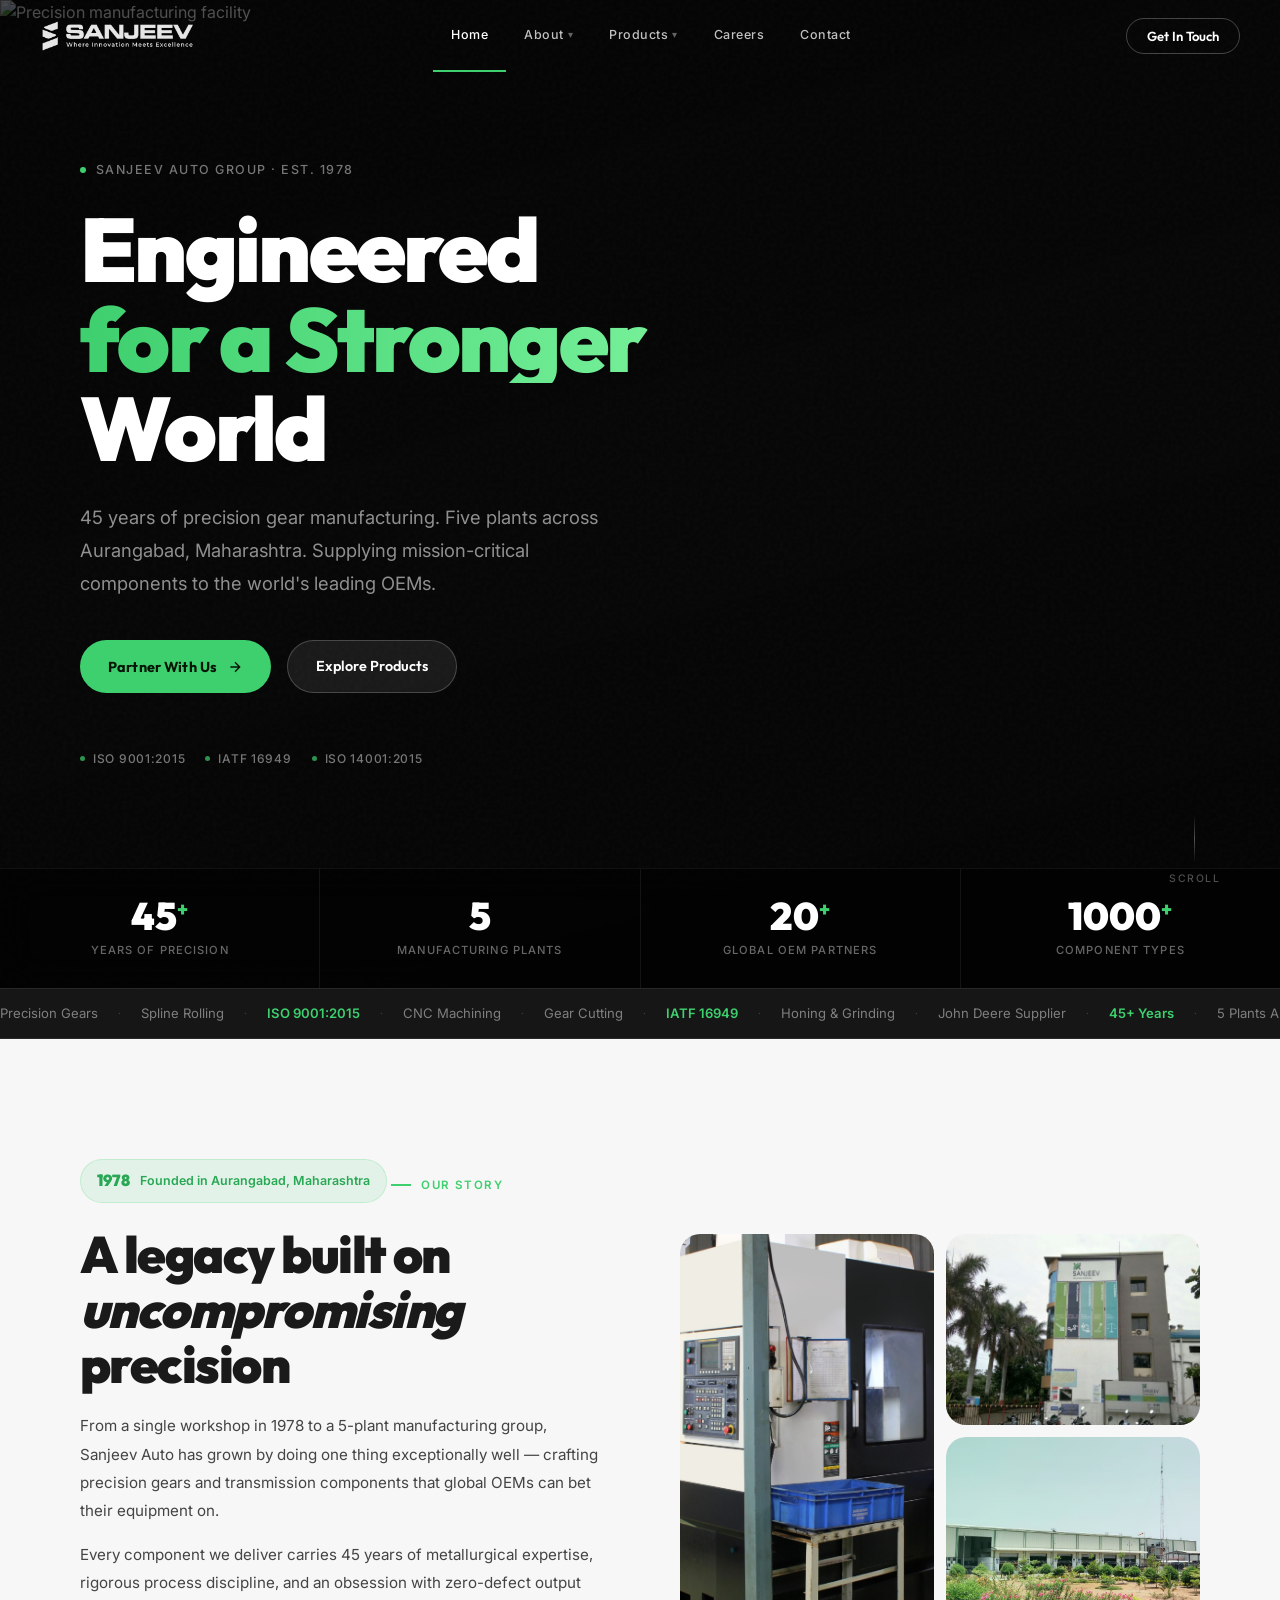
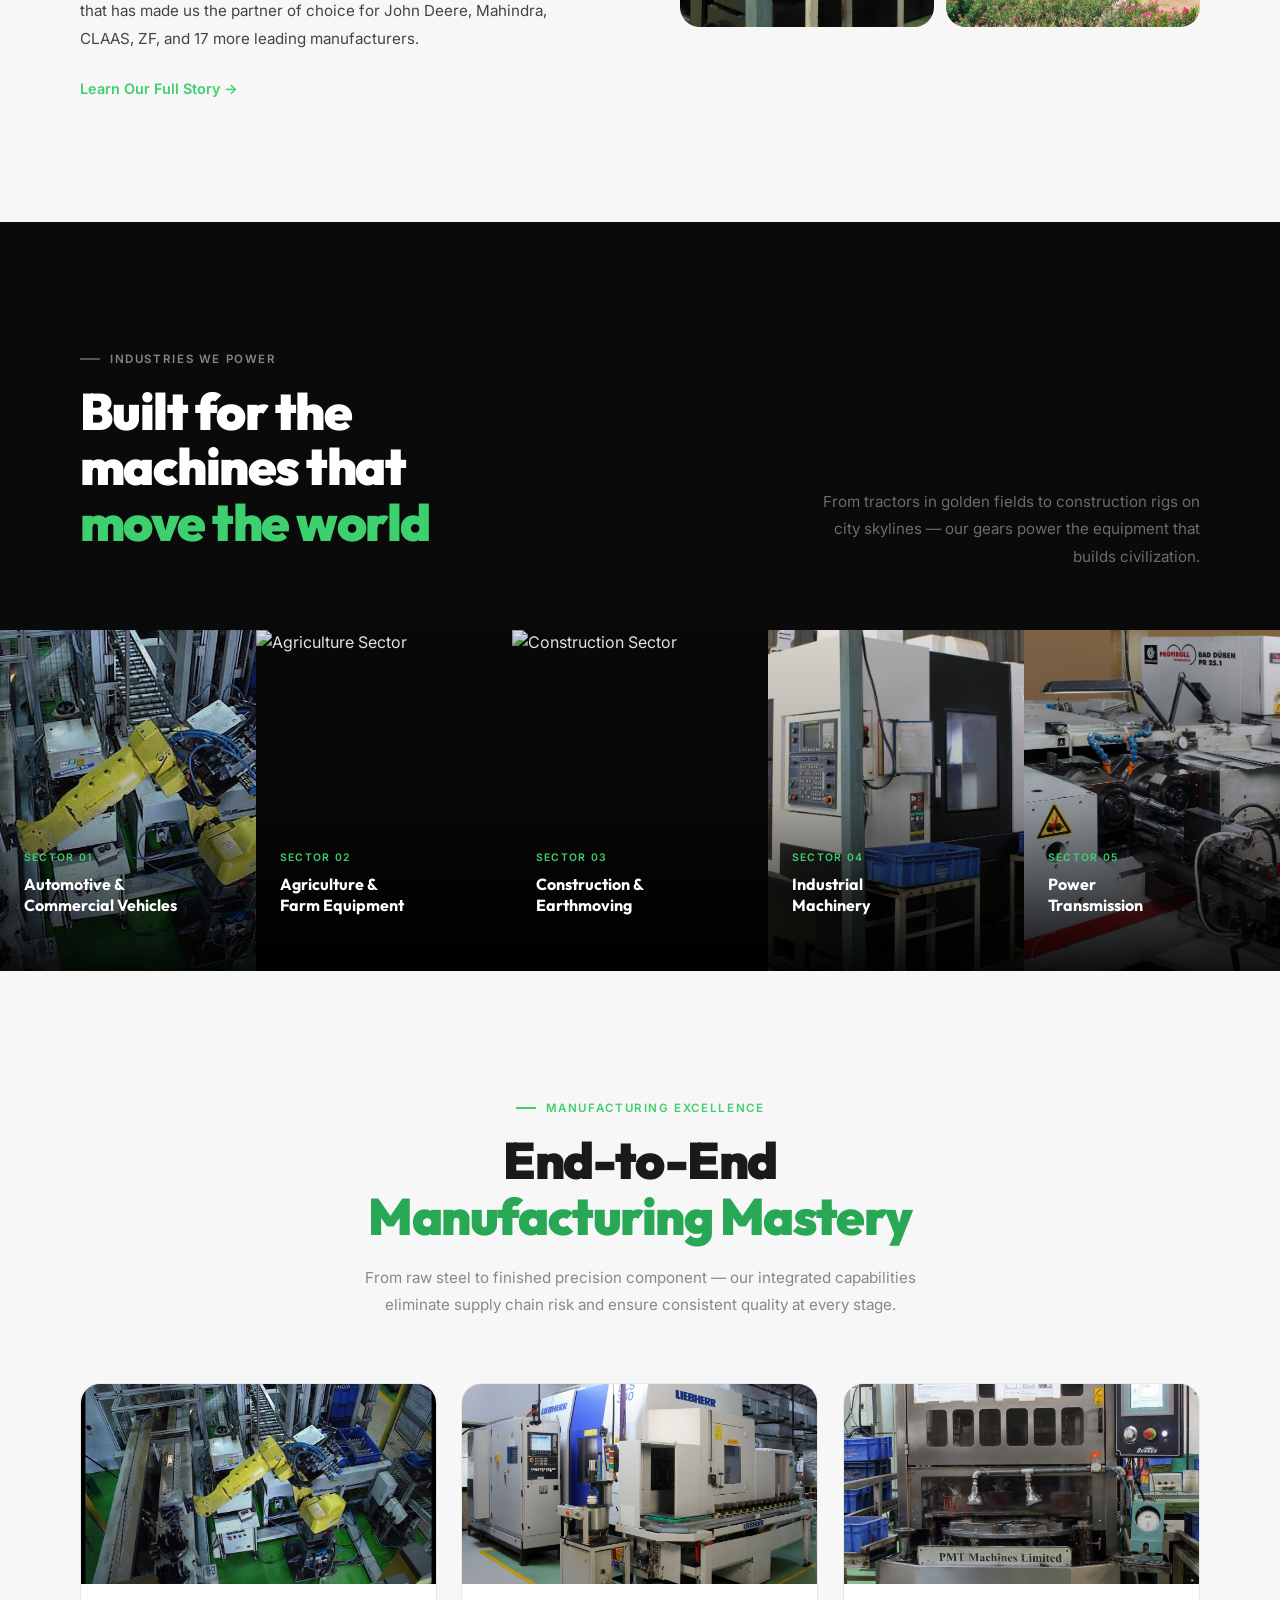
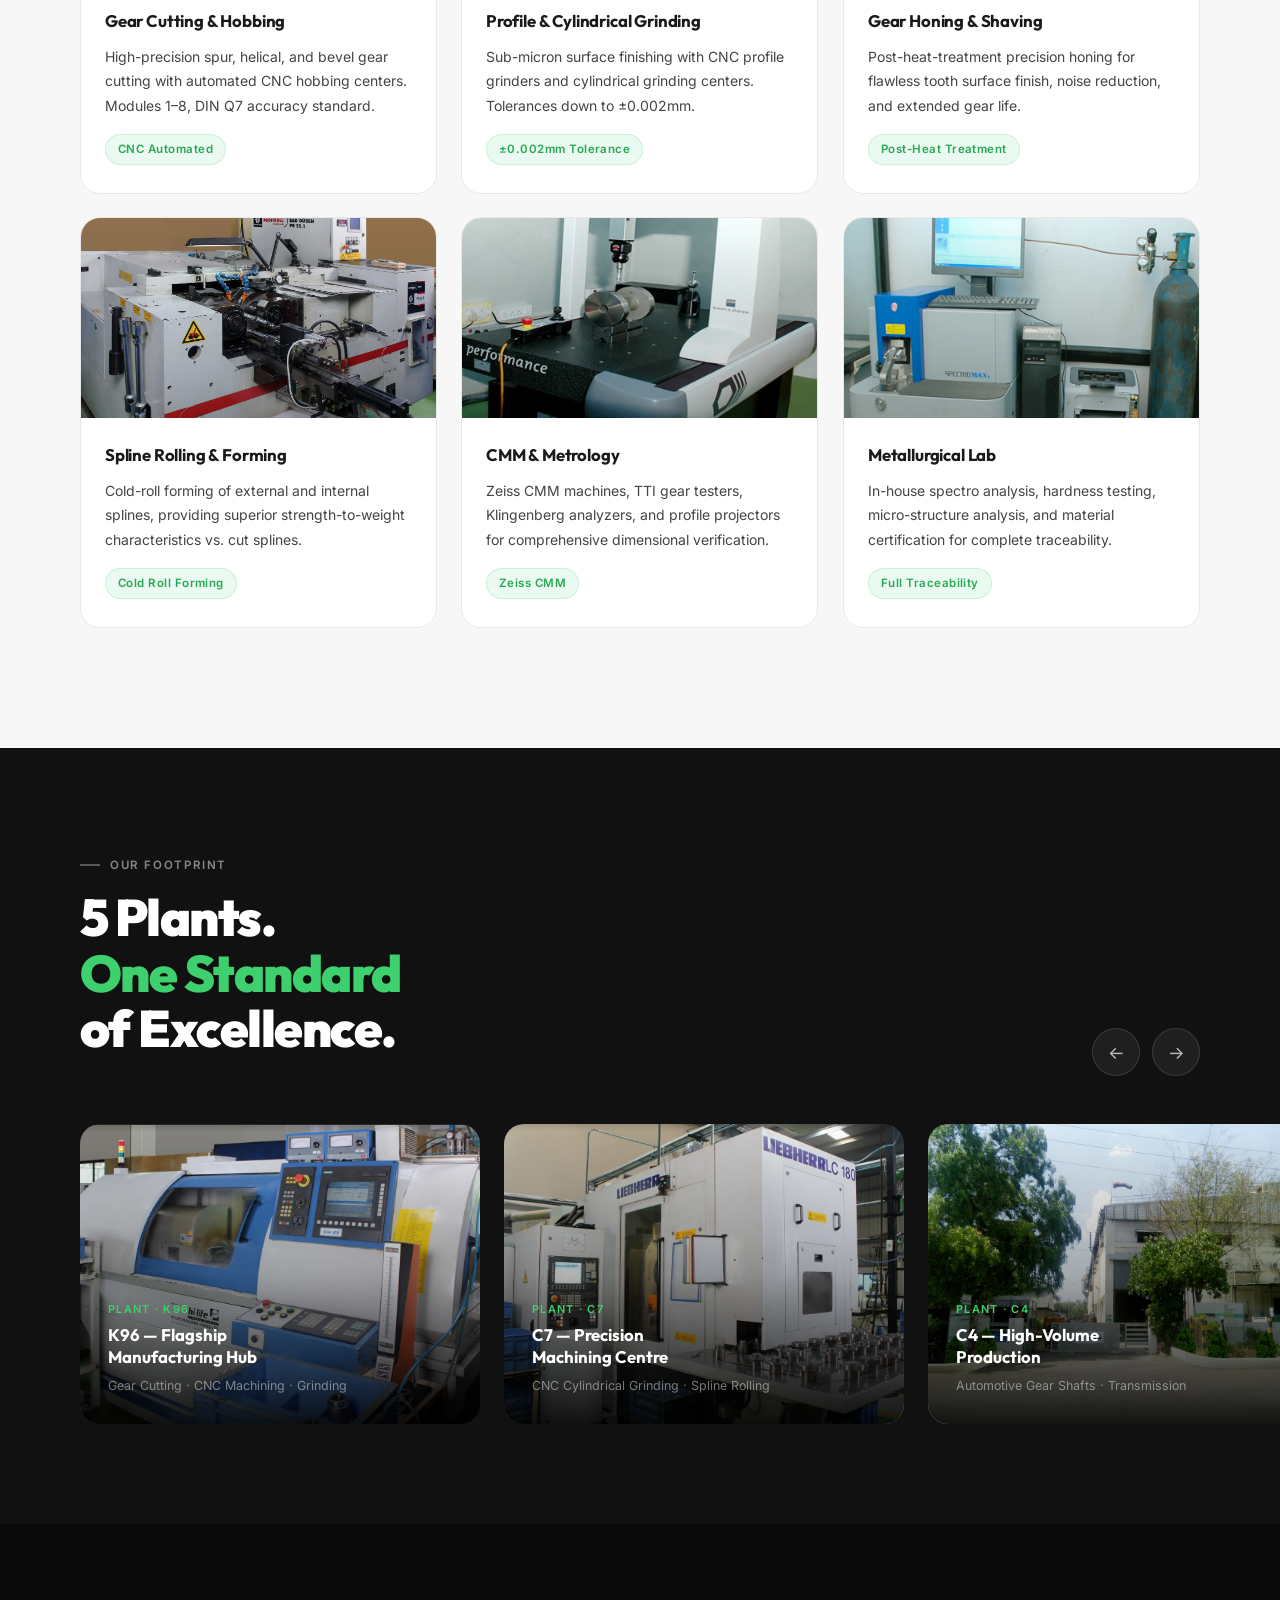
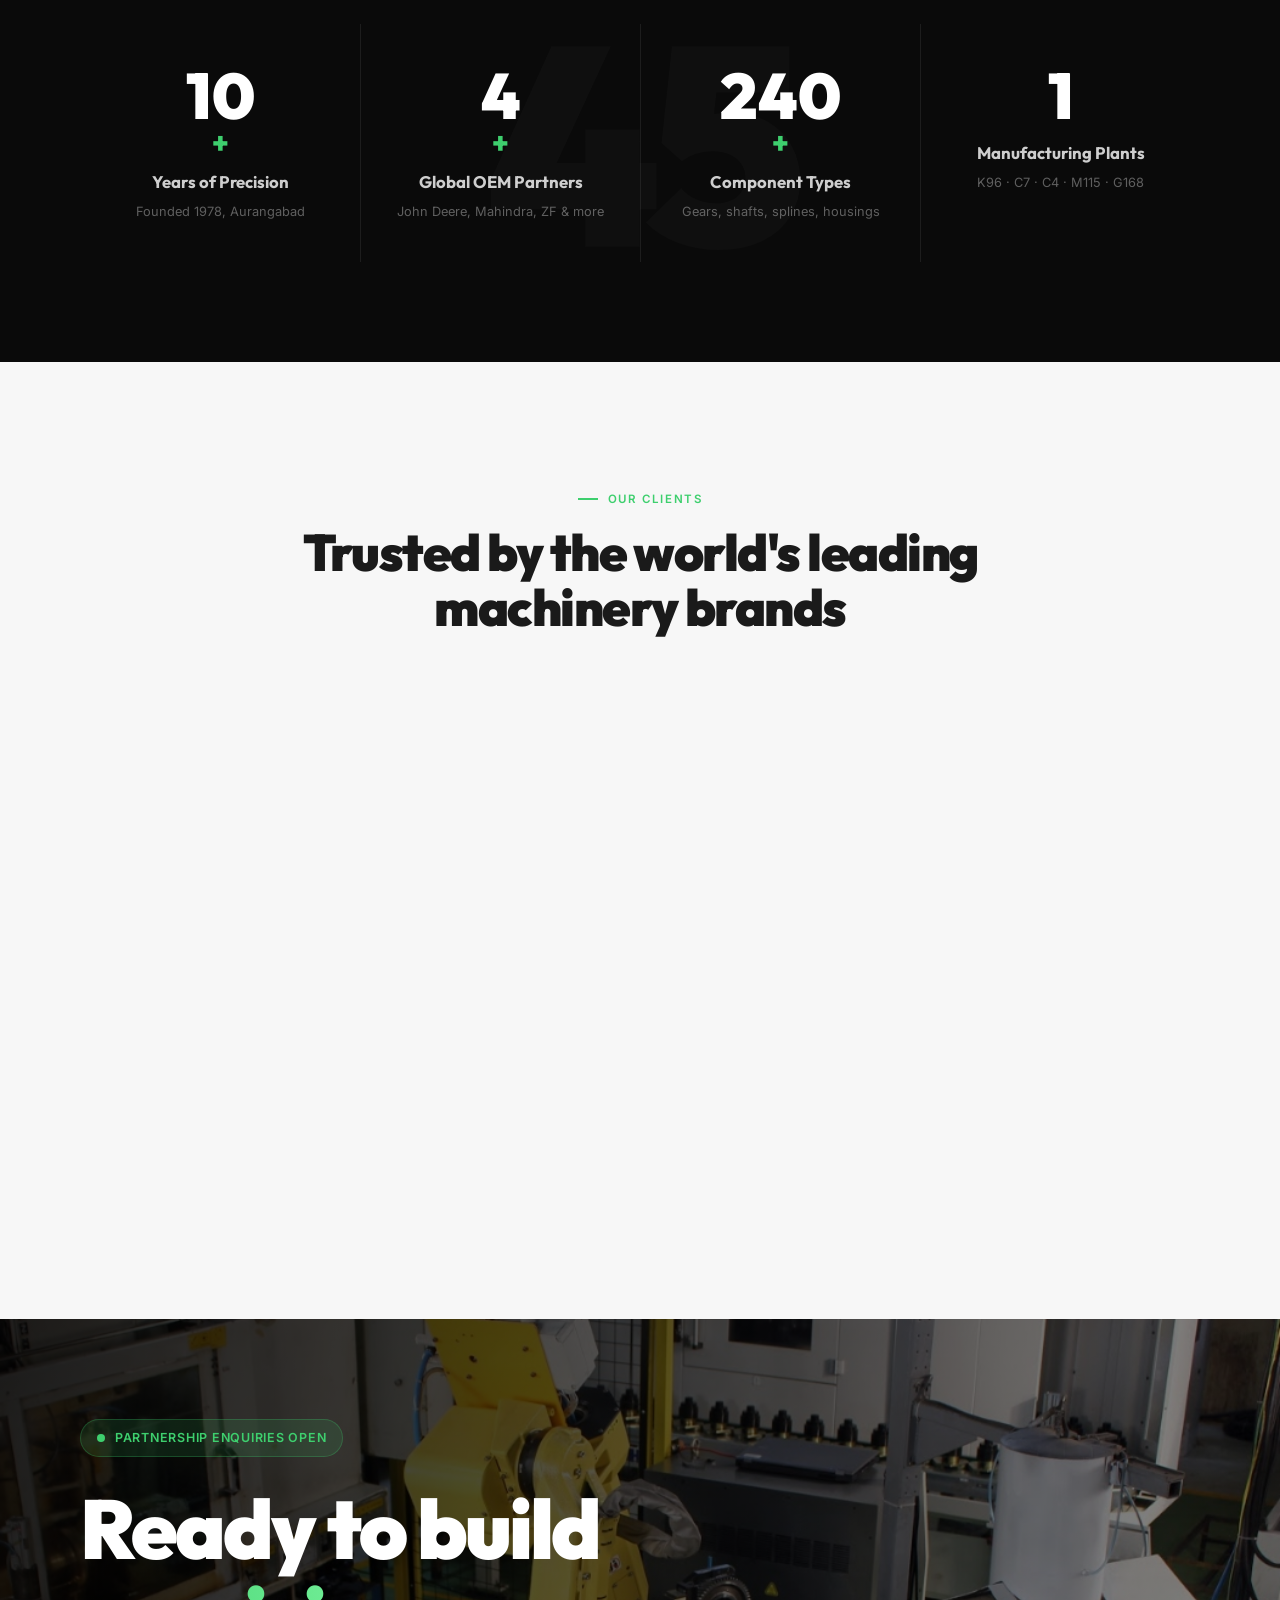
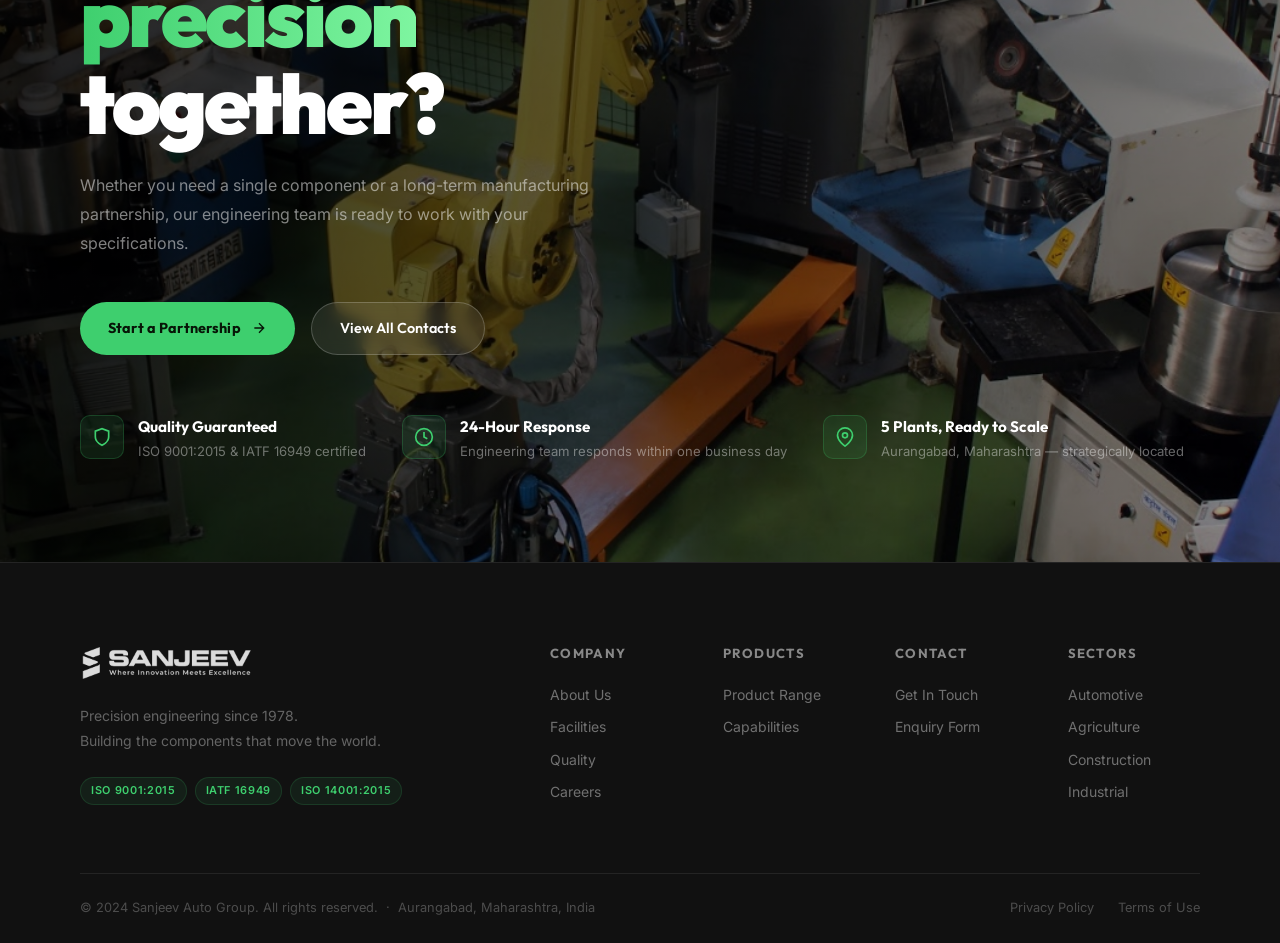
==== index.html @ 615f05cb "changed to tesla version" ====
<!DOCTYPE html>
<html lang="en">
<head>
  <meta charset="UTF-8" />
  <meta name="viewport" content="width=device-width, initial-scale=1.0" />
  <title>Sanjeev Auto | Precision Engineering Group — Aurangabad, Maharashtra</title>
  <meta name="description" content="Sanjeev Auto Group — 45+ years of precision gear manufacturing for automotive, agriculture, construction & industrial sectors. 5 plants, 20+ global OEM partners, ISO 9001:2015 certified." />
  <meta property="og:title" content="Sanjeev Auto | Precision Engineering Group" />
  <meta property="og:description" content="Manufacturing precision since 1978. Five plants, 1000+ components, serving 20+ global OEMs." />
  <meta property="og:type" content="website" />
  <meta name="theme-color" content="#0a0a0a" />
  <link rel="preconnect" href="https://fonts.googleapis.com" />
  <link rel="preconnect" href="https://fonts.gstatic.com" crossorigin />
  <link href="https://fonts.googleapis.com/css2?family=Inter:wght@300;400;500;600;700&family=Outfit:wght@300;400;500;600;700;800;900&display=swap" rel="stylesheet" />
  <link rel="stylesheet" href="tesla.css" />
  <link rel="icon" type="image/png" href="logo.png" />
</head>
<body>

<!-- ══════════════════════════════════════════════════
     POPUP CONTACT FORM
     ══════════════════════════════════════════════════ -->
<div class="popup-overlay" id="popupOverlay">
  <div class="popup-modal" id="popupModal" role="dialog" aria-modal="true" aria-labelledby="popupTitle">
    <div class="popup-left">
      <div class="popup-brand">
        <img src="logo.png" alt="Sanjeev Auto" class="popup-logo" />
      </div>
      <h2 id="popupTitle" class="popup-title">Let's Build<br/><span>Something</span> Great</h2>
      <p class="popup-tagline">Share your requirement and our engineering team responds within 24 hours.</p>
      <div class="popup-stats">
        <div class="pstat"><span class="pstat-n">45<sup>+</sup></span><span class="pstat-l">Years Precision</span></div>
        <div class="pstat"><span class="pstat-n">20<sup>+</sup></span><span class="pstat-l">Global OEM Partners</span></div>
      </div>
    </div>
    <div class="popup-right">
      <button class="popup-close" id="popupClose" aria-label="Close">
        <svg width="18" height="18" viewBox="0 0 24 24" fill="none" stroke="currentColor" stroke-width="2.5"><line x1="18" y1="6" x2="6" y2="18"/><line x1="6" y1="6" x2="18" y2="18"/></svg>
      </button>
      <form id="popupForm" novalidate>
        <div class="form-row">
          <div class="form-group">
            <label class="form-label">Full Name <span>*</span></label>
            <input type="text" name="name" placeholder="Your Name" required />
          </div>
          <div class="form-group">
            <label class="form-label">Company <span>*</span></label>
            <input type="text" name="company" placeholder="Company Name" required />
          </div>
        </div>
        <div class="form-row">
          <div class="form-group">
            <label class="form-label">Email <span>*</span></label>
            <input type="email" name="email" placeholder="you@company.com" required />
          </div>
          <div class="form-group">
            <label class="form-label">Phone</label>
            <input type="tel" name="phone" placeholder="+91 98765 43210" />
          </div>
        </div>
        <div class="form-group">
          <label class="form-label">Industry / Sector</label>
          <select name="sector">
            <option value="">Select Sector</option>
            <option>Automotive</option>
            <option>Agriculture &amp; Farm Equipment</option>
            <option>Construction &amp; Earthmoving</option>
            <option>Industrial Machinery</option>
            <option>Power Transmission</option>
            <option>Other</option>
          </select>
        </div>
        <div class="form-group">
          <label class="form-label">Your Requirement</label>
          <textarea name="message" rows="4" placeholder="Describe your component requirement, volume expectations, or partnership interest…"></textarea>
        </div>
        <button type="submit" class="btn-submit">Send Inquiry &#8594;</button>
      </form>
    </div>
  </div>
</div>

<!-- ══════════════════════════════════════════════════
     NAVBAR — Tesla-style: transparent → solid on scroll
     ══════════════════════════════════════════════════ -->
<nav class="navbar" id="navbar" role="navigation" aria-label="Main navigation">
  <div class="nav-inner">
    <a href="index.html" class="nav-logo" aria-label="Sanjeev Auto Home">
      <img src="logo.png" alt="Sanjeev Auto Group" />
    </a>

    <ul class="nav-links" id="navLinks" role="list">
      <li><a href="index.html" class="nav-link nav-link-active">Home</a></li>
      <li class="nav-dropdown">
        <a href="about.html" class="nav-link">About <span class="nav-chevron">&#9662;</span></a>
        <div class="nav-submenu">
          <a href="about.html">About Us</a>
          <a href="facilities.html">Our Facilities</a>
          <a href="quality.html">Quality Systems</a>
        </div>
      </li>
      <li class="nav-dropdown">
        <a href="products.html" class="nav-link">Products <span class="nav-chevron">&#9662;</span></a>
        <div class="nav-submenu">
          <a href="products.html">Product Range</a>
          <a href="capabilities.html">Capabilities</a>
        </div>
      </li>
      <li><a href="careers.html" class="nav-link">Careers</a></li>
      <li><a href="contact.html" class="nav-link">Contact</a></li>
    </ul>

    <div class="nav-cta-group">
      <button class="nav-cta-btn" id="openPopupNav">Get In Touch</button>
      <button class="hamburger" id="hamburger" aria-label="Toggle menu" aria-expanded="false">
        <span></span><span></span><span></span>
      </button>
    </div>
  </div>
</nav>

<!-- ══════════════════════════════════════════════════
     S1 — HERO (Tesla full-viewport cinematic)
     ══════════════════════════════════════════════════ -->
<section class="hero-section" id="hero" aria-label="Hero — Precision Manufacturing Group">
  <div class="hero-bg">
    <img
      src="https://images.unsplash.com/photo-1565043589221-1a6fd9ae45c7?w=1920&q=90&auto=format&fit=crop"
      alt="Precision manufacturing facility"
      class="hero-bg-img"
      fetchpriority="high"
    />
    <div class="hero-bg-overlay"></div>
    <div class="hero-grain"></div>
  </div>

  <div class="hero-content">
    <div class="hero-eyebrow">
      <span class="hero-eyebrow-dot"></span>
      <span>Sanjeev Auto Group · Est. 1978</span>
    </div>
    <h1 class="hero-h1">
      <span class="hero-line">Engineered</span>
      <span class="hero-line hero-line-accent">for a Stronger</span>
      <span class="hero-line">World</span>
    </h1>
    <p class="hero-desc">
      45 years of precision gear manufacturing. Five plants across Aurangabad, Maharashtra.
      Supplying mission-critical components to the world's leading OEMs.
    </p>
    <div class="hero-actions">
      <button class="btn-primary" id="openPopupHero">
        Partner With Us
        <svg width="16" height="16" viewBox="0 0 24 24" fill="none" stroke="currentColor" stroke-width="2"><path d="M5 12h14M12 5l7 7-7 7"/></svg>
      </button>
      <a href="products.html" class="btn-secondary">Explore Products</a>
    </div>
    <div class="hero-certs">
      <span class="cert-badge"><span class="cert-dot"></span>ISO 9001:2015</span>
      <span class="cert-badge"><span class="cert-dot"></span>IATF 16949</span>
      <span class="cert-badge"><span class="cert-dot"></span>ISO 14001:2015</span>
    </div>
  </div>

  <div class="hero-stats-bar">
    <div class="hero-stat">
      <div class="hero-stat-num">45<sup>+</sup></div>
      <div class="hero-stat-label">Years of Precision</div>
    </div>
    <div class="hero-stat-divider"></div>
    <div class="hero-stat">
      <div class="hero-stat-num">5</div>
      <div class="hero-stat-label">Manufacturing Plants</div>
    </div>
    <div class="hero-stat-divider"></div>
    <div class="hero-stat">
      <div class="hero-stat-num">20<sup>+</sup></div>
      <div class="hero-stat-label">Global OEM Partners</div>
    </div>
    <div class="hero-stat-divider"></div>
    <div class="hero-stat">
      <div class="hero-stat-num">1000<sup>+</sup></div>
      <div class="hero-stat-label">Component Types</div>
    </div>
  </div>

  <div class="hero-scroll-cue" aria-hidden="true">
    <div class="scroll-line"></div>
    <span>Scroll</span>
  </div>
</section>

<!-- ══════════════════════════════════════════════════
     S2 — MARQUEE / TICKER (Tata Motors style)
     ══════════════════════════════════════════════════ -->
<div class="marquee-bar" aria-hidden="true">
  <div class="marquee-track">
    <div class="marquee-content">
      <span>Precision Gears</span>
      <span class="mq-sep">·</span>
      <span>Spline Rolling</span>
      <span class="mq-sep">·</span>
      <strong>ISO 9001:2015</strong>
      <span class="mq-sep">·</span>
      <span>CNC Machining</span>
      <span class="mq-sep">·</span>
      <span>Gear Cutting</span>
      <span class="mq-sep">·</span>
      <strong>IATF 16949</strong>
      <span class="mq-sep">·</span>
      <span>Honing &amp; Grinding</span>
      <span class="mq-sep">·</span>
      <span>John Deere Supplier</span>
      <span class="mq-sep">·</span>
      <strong>45+ Years</strong>
      <span class="mq-sep">·</span>
      <span>5 Plants Aurangabad</span>
      <span class="mq-sep">·</span>
      <span>Profile Grinding</span>
      <span class="mq-sep">·</span>
      <strong>CMM Quality Control</strong>
      <span class="mq-sep">·</span>
      <span>Zero Defect Culture</span>
      <span class="mq-sep">·</span>
    </div>
    <div class="marquee-content" aria-hidden="true">
      <span>Precision Gears</span>
      <span class="mq-sep">·</span>
      <span>Spline Rolling</span>
      <span class="mq-sep">·</span>
      <strong>ISO 9001:2015</strong>
      <span class="mq-sep">·</span>
      <span>CNC Machining</span>
      <span class="mq-sep">·</span>
      <span>Gear Cutting</span>
      <span class="mq-sep">·</span>
      <strong>IATF 16949</strong>
      <span class="mq-sep">·</span>
      <span>Honing &amp; Grinding</span>
      <span class="mq-sep">·</span>
      <span>John Deere Supplier</span>
      <span class="mq-sep">·</span>
      <strong>45+ Years</strong>
      <span class="mq-sep">·</span>
      <span>5 Plants Aurangabad</span>
      <span class="mq-sep">·</span>
      <span>Profile Grinding</span>
      <span class="mq-sep">·</span>
      <strong>CMM Quality Control</strong>
      <span class="mq-sep">·</span>
      <span>Zero Defect Culture</span>
      <span class="mq-sep">·</span>
    </div>
  </div>
</div>

<!-- ══════════════════════════════════════════════════
     S3 — STORY / ABOUT (Tata Motors layout)
     ══════════════════════════════════════════════════ -->
<section class="story-section" id="story">
  <div class="story-inner">
    <div class="story-text t-reveal t-reveal--left">
      <div class="founding-badge">
        <span>1978</span> Founded in Aurangabad, Maharashtra
      </div>
      <div class="section-eyebrow">Our Story</div>
      <h2 class="section-title">
        A legacy built on<br/>
        <em>uncompromising</em><br/>
        precision
      </h2>
      <p class="story-body">
        From a single workshop in 1978 to a 5-plant manufacturing group,
        Sanjeev Auto has grown by doing one thing exceptionally well —
        crafting precision gears and transmission components that global
        OEMs can bet their equipment on.
      </p>
      <p class="story-body">
        Every component we deliver carries 45 years of metallurgical expertise,
        rigorous process discipline, and an obsession with zero-defect output
        that has made us the partner of choice for John Deere, Mahindra,
        CLAAS, ZF, and 17 more leading manufacturers.
      </p>
      <a href="about.html" class="link-arrow">Learn Our Full Story &#8594;</a>
    </div>

    <div class="story-images t-reveal t-reveal--right">
      <div class="story-img story-img--tall">
        <img src="images/3.-CNC-Machining-scaled.jpg" alt="CNC Machining at Sanjeev Auto" loading="lazy" />
      </div>
      <div class="story-img">
        <img src="images/K96-5.jpg" alt="K96 Plant" loading="lazy" />
      </div>
      <div class="story-img story-img--accent">
        <img src="images/G168-plant-photo.jpeg" alt="G168 Plant — Aurangabad" loading="lazy" />
      </div>
    </div>
  </div>
</section>

<!-- ══════════════════════════════════════════════════
     S4 — SECTORS WE SERVE (Tesla grid approach)
     ══════════════════════════════════════════════════ -->
<section class="sectors-section" id="sectors">
  <div class="sectors-header">
    <div>
      <div class="section-eyebrow section-eyebrow--light">Industries We Power</div>
      <h2 class="section-title section-title--light">
        Built for the<br/>
        machines that<br/>
        <span class="accent-text">move the world</span>
      </h2>
    </div>
    <p class="sectors-sub">
      From tractors in golden fields to construction rigs on city skylines — our gears power the equipment that builds civilization.
    </p>
  </div>

  <div class="sectors-grid t-reveal t-reveal--scale">
    <div class="sector-card">
      <img src="images/3.-Gear-Cutting-with-Automation.jpg" alt="Automotive Sector" class="sector-img" loading="lazy" />
      <div class="sector-overlay"></div>
      <div class="sector-label">
        <div class="sector-cat">Sector 01</div>
        <div class="sector-name">Automotive &amp;<br/>Commercial Vehicles</div>
        <span class="sector-tags">Transmission · Axle · Differential</span>
      </div>
    </div>

    <div class="sector-card">
      <img src="https://images.unsplash.com/photo-1574323347407-f5e1ad6d020b?w=800&q=85&auto=format&fit=crop" alt="Agriculture Sector" class="sector-img" loading="lazy" />
      <div class="sector-overlay"></div>
      <div class="sector-label">
        <div class="sector-cat">Sector 02</div>
        <div class="sector-name">Agriculture &amp;<br/>Farm Equipment</div>
        <span class="sector-tags">Tractor Gears · PTO Shafts</span>
      </div>
    </div>

    <div class="sector-card">
      <img src="https://images.unsplash.com/photo-1504307651254-35680f356dfd?w=800&q=85&auto=format&fit=crop" alt="Construction Sector" class="sector-img" loading="lazy" />
      <div class="sector-overlay"></div>
      <div class="sector-label">
        <div class="sector-cat">Sector 03</div>
        <div class="sector-name">Construction &amp;<br/>Earthmoving</div>
        <span class="sector-tags">Heavy Duty · Planetary Gears</span>
      </div>
    </div>

    <div class="sector-card">
      <img src="images/3.-CNC-Machining-scaled.jpg" alt="Industrial Machinery" class="sector-img" loading="lazy" style="object-position: center 60%;" />
      <div class="sector-overlay"></div>
      <div class="sector-label">
        <div class="sector-cat">Sector 04</div>
        <div class="sector-name">Industrial<br/>Machinery</div>
        <span class="sector-tags">Custom Gears · Special Profile</span>
      </div>
    </div>

    <div class="sector-card">
      <img src="images/Spline-Rolling-scaled.jpg" alt="Power Transmission" class="sector-img" loading="lazy" />
      <div class="sector-overlay"></div>
      <div class="sector-label">
        <div class="sector-cat">Sector 05</div>
        <div class="sector-name">Power<br/>Transmission</div>
        <span class="sector-tags">Splines · Shafts · Couplings</span>
      </div>
    </div>
  </div>
</section>

<!-- ══════════════════════════════════════════════════
     S5 — MANUFACTURING CAPABILITIES
     ══════════════════════════════════════════════════ -->
<section class="caps-section" id="capabilities">
  <div class="caps-inner">
    <div class="caps-header t-reveal">
      <div class="section-eyebrow" style="justify-content:center;">Manufacturing Excellence</div>
      <h2 class="section-title" style="text-align:center;">
        End-to-End<br/>
        <span class="accent-text-dark">Manufacturing Mastery</span>
      </h2>
      <p class="caps-sub">
        From raw steel to finished precision component — our integrated capabilities
        eliminate supply chain risk and ensure consistent quality at every stage.
      </p>
    </div>

    <div class="caps-grid">
      <div class="cap-card t-reveal" style="--sd:.05s">
        <div class="cap-img-wrap">
          <img src="images/3.-Gear-Cutting-with-Automation.jpg" alt="Gear Cutting" class="cap-img" loading="lazy" />
          <div class="cap-img-overlay"></div>
        </div>
        <div class="cap-body">
          <h4>Gear Cutting &amp; Hobbing</h4>
          <p>High-precision spur, helical, and bevel gear cutting with automated CNC hobbing centers. Modules 1–8, DIN Q7 accuracy standard.</p>
          <span class="cap-chip">CNC Automated</span>
        </div>
      </div>

      <div class="cap-card t-reveal" style="--sd:.1s">
        <div class="cap-img-wrap">
          <img src="images/Profile-Grinding-scaled.jpg" alt="Profile Grinding" class="cap-img" loading="lazy" />
          <div class="cap-img-overlay"></div>
        </div>
        <div class="cap-body">
          <h4>Profile &amp; Cylindrical Grinding</h4>
          <p>Sub-micron surface finishing with CNC profile grinders and cylindrical grinding centers. Tolerances down to ±0.002mm.</p>
          <span class="cap-chip">±0.002mm Tolerance</span>
        </div>
      </div>

      <div class="cap-card t-reveal" style="--sd:.15s">
        <div class="cap-img-wrap">
          <img src="images/Honing-1-scaled.jpg" alt="Honing" class="cap-img" loading="lazy" />
          <div class="cap-img-overlay"></div>
        </div>
        <div class="cap-body">
          <h4>Gear Honing &amp; Shaving</h4>
          <p>Post-heat-treatment precision honing for flawless tooth surface finish, noise reduction, and extended gear life.</p>
          <span class="cap-chip">Post-Heat Treatment</span>
        </div>
      </div>

      <div class="cap-card t-reveal" style="--sd:.2s">
        <div class="cap-img-wrap">
          <img src="images/Spline-Rolling-scaled.jpg" alt="Spline Rolling" class="cap-img" loading="lazy" />
          <div class="cap-img-overlay"></div>
        </div>
        <div class="cap-body">
          <h4>Spline Rolling &amp; Forming</h4>
          <p>Cold-roll forming of external and internal splines, providing superior strength-to-weight characteristics vs. cut splines.</p>
          <span class="cap-chip">Cold Roll Forming</span>
        </div>
      </div>

      <div class="cap-card t-reveal" style="--sd:.25s">
        <div class="cap-img-wrap">
          <img src="images/CMM.jpg" alt="CMM Quality" class="cap-img" loading="lazy" />
          <div class="cap-img-overlay"></div>
        </div>
        <div class="cap-body">
          <h4>CMM &amp; Metrology</h4>
          <p>Zeiss CMM machines, TTI gear testers, Klingenberg analyzers, and profile projectors for comprehensive dimensional verification.</p>
          <span class="cap-chip">Zeiss CMM</span>
        </div>
      </div>

      <div class="cap-card t-reveal" style="--sd:.3s">
        <div class="cap-img-wrap">
          <img src="images/Spectro.jpg" alt="Spectro Analysis" class="cap-img" loading="lazy" />
          <div class="cap-img-overlay"></div>
        </div>
        <div class="cap-body">
          <h4>Metallurgical Lab</h4>
          <p>In-house spectro analysis, hardness testing, micro-structure analysis, and material certification for complete traceability.</p>
          <span class="cap-chip">Full Traceability</span>
        </div>
      </div>
    </div>
  </div>
</section>

<!-- ══════════════════════════════════════════════════
     S6 — OUR PLANTS (Tesla horizontal scroll style)
     ══════════════════════════════════════════════════ -->
<section class="plants-section" id="plants">
  <div class="plants-header">
    <div>
      <div class="section-eyebrow section-eyebrow--light">Our Footprint</div>
      <h2 class="section-title section-title--light">
        5 Plants.<br/>
        <span class="accent-text">One Standard</span><br/>
        of Excellence.
      </h2>
    </div>
    <div class="plants-nav">
      <button class="plants-btn" id="plantPrev" aria-label="Previous plant">&#8592;</button>
      <button class="plants-btn" id="plantNext" aria-label="Next plant">&#8594;</button>
    </div>
  </div>

  <div class="plants-viewport" id="plantsViewport">
    <div class="plants-track" id="plantsTrack">

      <div class="plant-card">
        <img src="images/K96-3.jpg" alt="Plant K96" loading="lazy" />
        <div class="plant-fog"></div>
        <div class="plant-label">
          <div class="plant-id">Plant · K96</div>
          <div class="plant-name">K96 — Flagship<br/>Manufacturing Hub</div>
          <div class="plant-detail">Gear Cutting · CNC Machining · Grinding</div>
        </div>
      </div>

      <div class="plant-card">
        <img src="images/C7-2.jpg" alt="Plant C7" loading="lazy" />
        <div class="plant-fog"></div>
        <div class="plant-label">
          <div class="plant-id">Plant · C7</div>
          <div class="plant-name">C7 — Precision<br/>Machining Centre</div>
          <div class="plant-detail">CNC Cylindrical Grinding · Spline Rolling</div>
        </div>
      </div>

      <div class="plant-card">
        <img src="images/C4.jpg" alt="Plant C4" loading="lazy" />
        <div class="plant-fog"></div>
        <div class="plant-label">
          <div class="plant-id">Plant · C4</div>
          <div class="plant-name">C4 — High-Volume<br/>Production</div>
          <div class="plant-detail">Automotive Gear Shafts · Transmission</div>
        </div>
      </div>

      <div class="plant-card">
        <img src="images/M115.jpg" alt="Plant M115" loading="lazy" />
        <div class="plant-fog"></div>
        <div class="plant-label">
          <div class="plant-id">Plant · M115</div>
          <div class="plant-name">M115 — Agricultural<br/>Components Plant</div>
          <div class="plant-detail">Farm Equipment · Tractor Transmission</div>
        </div>
      </div>

      <div class="plant-card">
        <img src="images/G168-plant-photo.jpeg" alt="Plant G168" loading="lazy" />
        <div class="plant-fog"></div>
        <div class="plant-label">
          <div class="plant-id">Plant · G168</div>
          <div class="plant-name">G168 — Quality &amp;<br/>Metrology Centre</div>
          <div class="plant-detail">CMM Inspection · Spectro Lab · R&amp;D</div>
        </div>
      </div>

    </div>
  </div>
</section>

<!-- ══════════════════════════════════════════════════
     S7 — NUMBERS (Tata Motors impact numbers)
     ══════════════════════════════════════════════════ -->
<section class="numbers-section" id="numbers" aria-label="Key statistics">
  <div class="numbers-bg-text" aria-hidden="true">45</div>
  <div class="numbers-inner">
    <div class="num-item t-reveal" style="--sd:0s">
      <span class="num-val counter" data-target="45">0</span><sup class="num-sup">+</sup>
      <div class="num-label">Years of Precision</div>
      <div class="num-sub">Founded 1978, Aurangabad</div>
    </div>
    <div class="num-item t-reveal" style="--sd:.1s">
      <span class="num-val counter" data-target="20">0</span><sup class="num-sup">+</sup>
      <div class="num-label">Global OEM Partners</div>
      <div class="num-sub">John Deere, Mahindra, ZF &amp; more</div>
    </div>
    <div class="num-item t-reveal" style="--sd:.2s">
      <span class="num-val counter" data-target="1000">0</span><sup class="num-sup">+</sup>
      <div class="num-label">Component Types</div>
      <div class="num-sub">Gears, shafts, splines, housings</div>
    </div>
    <div class="num-item t-reveal" style="--sd:.3s">
      <span class="num-val counter" data-target="5">0</span>
      <div class="num-label">Manufacturing Plants</div>
      <div class="num-sub">K96 · C7 · C4 · M115 · G168</div>
    </div>
  </div>
</section>

<!-- ══════════════════════════════════════════════════
     S8 — TRUSTED BY / OEM PARTNERS
     ══════════════════════════════════════════════════ -->
<section class="partners-section" id="partners">
  <div class="partners-inner">
    <div class="section-eyebrow" style="justify-content:center;" aria-hidden="true">Our Clients</div>
    <h2 class="section-title partners-h2 t-reveal">
      Trusted by the world's leading<br/>machinery brands
    </h2>
    <p class="partners-sub t-reveal" style="--sd:.08s">
      We supply precision-critical components to 20+ global OEMs across 5 industry verticals.
    </p>

    <div class="oem-grid t-reveal" style="--sd:.12s">
      <div class="oem-item">
        <div class="oem-name">John Deere</div>
        <div class="oem-sector">Agriculture</div>
      </div>
      <div class="oem-item">
        <div class="oem-name">Mahindra</div>
        <div class="oem-sector">Automotive &amp; Farm</div>
      </div>
      <div class="oem-item">
        <div class="oem-name">CLAAS</div>
        <div class="oem-sector">Agriculture</div>
      </div>
      <div class="oem-item">
        <div class="oem-name">ZF Group</div>
        <div class="oem-sector">Automotive</div>
      </div>
      <div class="oem-item">
        <div class="oem-name">Escorts Kubota</div>
        <div class="oem-sector">Agriculture</div>
      </div>
      <div class="oem-item">
        <div class="oem-name">General Motors</div>
        <div class="oem-sector">Automotive</div>
      </div>
      <div class="oem-item">
        <div class="oem-name">CNH Industrial</div>
        <div class="oem-sector">Construction</div>
      </div>
      <div class="oem-item">
        <div class="oem-name">Tata Motors</div>
        <div class="oem-sector">Commercial Vehicles</div>
      </div>
      <div class="oem-item">
        <div class="oem-name">Kion Group</div>
        <div class="oem-sector">Industrial</div>
      </div>
      <div class="oem-item">
        <div class="oem-name">Dana Inc.</div>
        <div class="oem-sector">Power Transmission</div>
      </div>
      <div class="oem-item">
        <div class="oem-name">AGCO Corp.</div>
        <div class="oem-sector">Agriculture</div>
      </div>
      <div class="oem-item oem-item--more">
        <div class="oem-name">20+ OEM Partners</div>
        <div class="oem-sector">And growing</div>
      </div>
    </div>

    <div class="cert-row t-reveal" style="--sd:.2s">
      <div class="cert-badge-lrg">
        <svg width="14" height="14" fill="none" stroke="currentColor" stroke-width="2.5" viewBox="0 0 24 24"><path d="M9 12l2 2 4-4m6 2a9 9 0 11-18 0 9 9 0 0118 0z"/></svg>
        ISO 9001:2015
      </div>
      <div class="cert-badge-lrg">
        <svg width="14" height="14" fill="none" stroke="currentColor" stroke-width="2.5" viewBox="0 0 24 24"><path d="M9 12l2 2 4-4m6 2a9 9 0 11-18 0 9 9 0 0118 0z"/></svg>
        IATF 16949
      </div>
      <div class="cert-badge-lrg">
        <svg width="14" height="14" fill="none" stroke="currentColor" stroke-width="2.5" viewBox="0 0 24 24"><path d="M9 12l2 2 4-4m6 2a9 9 0 11-18 0 9 9 0 0118 0z"/></svg>
        ISO 14001:2015
      </div>
      <div class="cert-badge-lrg">
        <svg width="14" height="14" fill="none" stroke="currentColor" stroke-width="2.5" viewBox="0 0 24 24"><path d="M13 10V3L4 14h7v7l9-11h-7z"/></svg>
        Zero Defect Mission
      </div>
    </div>
  </div>
</section>

<!-- ══════════════════════════════════════════════════
     S9 — FULL CTA (Tesla-style full-bleed)
     ══════════════════════════════════════════════════ -->
<section class="cta-section" id="cta" aria-label="Partner with us CTA">
  <div class="cta-bg">
    <img src="images/K96-4.jpg" alt="Sanjeev Auto Manufacturing Plant" loading="lazy" />
    <div class="cta-overlay"></div>
  </div>

  <div class="cta-inner">
    <div class="cta-live-tag">
      <span class="cta-dot"></span>
      Partnership Enquiries Open
    </div>
    <h2 class="cta-h2">
      Ready to build<br/>
      <span class="cta-accent">precision</span><br/>
      together?
    </h2>
    <p class="cta-sub">
      Whether you need a single component or a long-term manufacturing partnership,
      our engineering team is ready to work with your specifications.
    </p>
    <div class="cta-actions">
      <button class="btn-primary" id="openPopupCta">
        Start a Partnership
        <svg width="16" height="16" viewBox="0 0 24 24" fill="none" stroke="currentColor" stroke-width="2"><path d="M5 12h14M12 5l7 7-7 7"/></svg>
      </button>
      <a href="contact.html" class="btn-secondary">View All Contacts</a>
    </div>

    <div class="cta-props">
      <div class="cta-prop">
        <div class="cta-prop-icon">
          <svg width="20" height="20" fill="none" stroke="currentColor" stroke-width="2" viewBox="0 0 24 24"><path d="M12 22s8-4 8-10V5l-8-3-8 3v7c0 6 8 10 8 10z"/></svg>
        </div>
        <div>
          <div class="cta-prop-title">Quality Guaranteed</div>
          <div class="cta-prop-text">ISO 9001:2015 &amp; IATF 16949 certified</div>
        </div>
      </div>
      <div class="cta-prop">
        <div class="cta-prop-icon">
          <svg width="20" height="20" fill="none" stroke="currentColor" stroke-width="2" viewBox="0 0 24 24"><circle cx="12" cy="12" r="10"/><path d="M12 6v6l4 2"/></svg>
        </div>
        <div>
          <div class="cta-prop-title">24-Hour Response</div>
          <div class="cta-prop-text">Engineering team responds within one business day</div>
        </div>
      </div>
      <div class="cta-prop">
        <div class="cta-prop-icon">
          <svg width="20" height="20" fill="none" stroke="currentColor" stroke-width="2" viewBox="0 0 24 24"><path d="M21 10c0 7-9 13-9 13s-9-6-9-13a9 9 0 0 1 18 0z"/><circle cx="12" cy="10" r="3"/></svg>
        </div>
        <div>
          <div class="cta-prop-title">5 Plants, Ready to Scale</div>
          <div class="cta-prop-text">Aurangabad, Maharashtra — strategically located</div>
        </div>
      </div>
    </div>
  </div>
</section>

<!-- ══════════════════════════════════════════════════
     FOOTER (Tata Motors structure + Tesla minimal style)
     ══════════════════════════════════════════════════ -->
<footer class="footer">
  <div class="footer-top">
    <div class="footer-brand">
      <img src="logo.png" alt="Sanjeev Auto" class="footer-logo" />
      <p class="footer-tagline">Precision engineering since 1978.<br/>Building the components that move the world.</p>
      <div class="footer-certs-small">
        <span>ISO 9001:2015</span>
        <span>IATF 16949</span>
        <span>ISO 14001:2015</span>
      </div>
    </div>

    <div class="footer-nav-cols">
      <div class="footer-col">
        <h5>Company</h5>
        <a href="about.html">About Us</a>
        <a href="facilities.html">Facilities</a>
        <a href="quality.html">Quality</a>
        <a href="careers.html">Careers</a>
      </div>
      <div class="footer-col">
        <h5>Products</h5>
        <a href="products.html">Product Range</a>
        <a href="capabilities.html">Capabilities</a>
      </div>
      <div class="footer-col">
        <h5>Contact</h5>
        <a href="contact.html">Get In Touch</a>
        <a href="contact.html">Enquiry Form</a>
      </div>
      <div class="footer-col">
        <h5>Sectors</h5>
        <a href="products.html">Automotive</a>
        <a href="products.html">Agriculture</a>
        <a href="products.html">Construction</a>
        <a href="products.html">Industrial</a>
      </div>
    </div>
  </div>

  <div class="footer-divider"></div>

  <div class="footer-bottom">
    <p class="footer-copy">&copy; 2024 Sanjeev Auto Group. All rights reserved. &nbsp;·&nbsp; Aurangabad, Maharashtra, India</p>
    <div class="footer-bottom-links">
      <a href="#">Privacy Policy</a>
      <a href="#">Terms of Use</a>
    </div>
  </div>
</footer>

<!-- Scroll to top -->
<button id="scrollTop" aria-label="Scroll to top" class="scroll-top-btn">&#8593;</button>

<!-- Scripts -->
<script>
// ── Navbar scroll behaviour (Tesla: transparent → solid) ──
(function() {
  const nav = document.getElementById('navbar');
  let lastY = 0;
  window.addEventListener('scroll', () => {
    const y = window.scrollY;
    nav.classList.toggle('nav-scrolled', y > 60);
    nav.classList.toggle('nav-hidden', y > lastY && y > 200);
    lastY = y;
  }, { passive: true });
})();

// ── Hamburger ──
(function() {
  const btn = document.getElementById('hamburger');
  const links = document.getElementById('navLinks');
  btn.addEventListener('click', () => {
    const open = links.classList.toggle('mobile-open');
    btn.setAttribute('aria-expanded', open);
  });
})();

// ── Popup ──
(function() {
  const overlay = document.getElementById('popupOverlay');
  const triggers = ['openPopupNav','openPopupHero','openPopupCta'];
  triggers.forEach(id => {
    const el = document.getElementById(id);
    if (el) el.addEventListener('click', () => overlay.classList.add('active'));
  });
  document.getElementById('popupClose').addEventListener('click', () => overlay.classList.remove('active'));
  overlay.addEventListener('click', e => { if (e.target === overlay) overlay.classList.remove('active'); });
})();

// ── Counter animation ──
(function() {
  const counters = document.querySelectorAll('.counter');
  const obs = new IntersectionObserver(entries => {
    entries.forEach(entry => {
      if (!entry.isIntersecting) return;
      const el = entry.target;
      const target = +el.dataset.target;
      const dur = 2000;
      const step = target / (dur / 16);
      let val = 0;
      const tick = () => {
        val = Math.min(val + step, target);
        el.textContent = Math.floor(val).toLocaleString();
        if (val < target) requestAnimationFrame(tick);
      };
      tick();
      obs.unobserve(el);
    });
  }, { threshold: 0.5 });
  counters.forEach(c => obs.observe(c));
})();

// ── Plants slider ──
(function() {
  const track = document.getElementById('plantsTrack');
  if (!track) return;
  let idx = 0;
  const cards = track.querySelectorAll('.plant-card');
  const total = cards.length;
  const cardW = () => cards[0].offsetWidth + parseInt(getComputedStyle(track).gap || 24);

  document.getElementById('plantNext').addEventListener('click', () => {
    idx = Math.min(idx + 1, total - 1);
    track.style.transform = `translateX(-${idx * cardW()}px)`;
  });
  document.getElementById('plantPrev').addEventListener('click', () => {
    idx = Math.max(idx - 1, 0);
    track.style.transform = `translateX(-${idx * cardW()}px)`;
  });
})();

// ── Scroll reveals ──
(function() {
  const els = document.querySelectorAll('.t-reveal, .t-reveal--left, .t-reveal--right, .t-reveal--scale');
  const obs = new IntersectionObserver(entries => {
    entries.forEach(e => { if (e.isIntersecting) { e.target.classList.add('t-visible'); obs.unobserve(e.target); } });
  }, { threshold: 0.12 });
  els.forEach(el => obs.observe(el));
})();

// ── Scroll top ──
(function() {
  const btn = document.getElementById('scrollTop');
  window.addEventListener('scroll', () => btn.classList.toggle('visible', window.scrollY > 600), { passive: true });
  btn.addEventListener('click', () => window.scrollTo({ top: 0, behavior: 'smooth' }));
})();
</script>
</body>
</html>
---- tesla.css ----
/* ══════════════════════════════════════════════════════════
   SANJEEV AUTO — Tesla × Tata Motors Design System
   Inspired by Tesla's minimalist dark cinematic aesthetic
   and Tata Motors' bold corporate authority
   ══════════════════════════════════════════════════════════ */

/* ─── Google Fonts: Outfit (headings) + Inter (body) ─────── */
@import url('https://fonts.googleapis.com/css2?family=Outfit:wght@300;400;500;600;700;800;900&family=Inter:wght@300;400;500;600;700&display=swap');

/* ─── Design Tokens ─────────────────────────────────────── */
:root {
  /* Core palette */
  --black:       #0a0a0a;
  --dark:        #111111;
  --dark-2:      #161616;
  --dark-3:      #1e1e1e;
  --mid:         #2a2a2a;
  --border:      rgba(255,255,255,0.08);
  --border-md:   rgba(255,255,255,0.12);

  /* Light surface */
  --light:       #f7f7f7;
  --light-2:     #ebebeb;
  --card-bg:     #ffffff;

  /* Brand accent — Tesla-red inspired but adapted to industrial green */
  --accent:      #3ecf6e;       /* primary green */
  --accent-dk:   #28a854;       /* darker green */
  --accent-glow: rgba(62,207,110,0.25);

  /* Tata blue accent (secondary) */
  --blue:        #0057b7;
  --blue-lt:     #1a7fe8;

  /* Typography */
  --white:       #ffffff;
  --text-inv:    rgba(255,255,255,0.92);
  --text-muted:  rgba(255,255,255,0.45);
  --text-dark:   #1a1a1a;
  --text-mid:    #444444;
  --text-faint:  #888888;

  /* Spacing / Radii */
  --r-sm:  6px;
  --r:     12px;
  --r-lg:  20px;
  --r-xl:  32px;

  /* Animation */
  --ease:  cubic-bezier(0.4, 0, 0.2, 1);
  --ease-spring: cubic-bezier(0.34, 1.56, 0.64, 1);
  --t:     0.35s var(--ease);
}

/* ─── Reset ──────────────────────────────────────────────── */
*, *::before, *::after { box-sizing: border-box; margin: 0; padding: 0; }

@media (prefers-reduced-motion: reduce) {
  *, *::before, *::after {
    animation-duration: 0.01ms !important;
    animation-iteration-count: 1 !important;
    transition-duration: 0.01ms !important;
  }
}

html {
  font-size: 16px;
  scroll-behavior: smooth;
  overflow-x: hidden;
  -webkit-text-size-adjust: 100%;
}

body {
  font-family: 'Inter', -apple-system, BlinkMacSystemFont, sans-serif;
  background: var(--black);
  color: var(--white);
  line-height: 1.6;
  overflow-x: hidden;
}

img  { display: block; max-width: 100%; object-fit: cover; }
a    { text-decoration: none; color: inherit; }
button { cursor: pointer; border: none; background: none; font-family: inherit; }
ul   { list-style: none; }

/* ══════════════════════════════════════════════════════════
   POPUP CONTACT FORM
   ══════════════════════════════════════════════════════════ */

.popup-overlay {
  position: fixed;
  inset: 0;
  z-index: 9999;
  background: rgba(0,0,0,0.85);
  backdrop-filter: blur(16px);
  -webkit-backdrop-filter: blur(16px);
  display: flex;
  align-items: center;
  justify-content: center;
  padding: 20px;
  opacity: 0;
  visibility: hidden;
  transition: opacity 0.35s var(--ease), visibility 0.35s;
}
.popup-overlay.active {
  opacity: 1;
  visibility: visible;
}

.popup-modal {
  background: var(--dark-2);
  border: 1px solid var(--border-md);
  border-radius: var(--r-xl);
  overflow: hidden;
  display: grid;
  grid-template-columns: 1fr 1.4fr;
  width: 100%;
  max-width: 860px;
  max-height: 92vh;
  overflow-y: auto;
  box-shadow: 0 40px 120px rgba(0,0,0,0.8), 0 0 0 1px rgba(255,255,255,0.05);
  transform: translateY(32px) scale(0.96);
  transition: transform 0.4s var(--ease-spring);
  position: relative;
}
.popup-overlay.active .popup-modal {
  transform: translateY(0) scale(1);
}

.popup-close {
  position: absolute;
  top: 16px; right: 16px;
  z-index: 10;
  width: 36px; height: 36px;
  border-radius: 50%;
  background: rgba(255,255,255,0.06);
  border: 1px solid var(--border);
  color: rgba(255,255,255,0.6);
  display: flex; align-items: center; justify-content: center;
  transition: var(--t);
}
.popup-close:hover {
  background: rgba(255,255,255,0.12);
  color: #fff;
  transform: rotate(90deg);
}

/* Left panel */
.popup-left {
  background: linear-gradient(160deg, #0d1a0f 0%, #0a1c2e 60%, #0e1a0d 100%);
  padding: 44px 36px;
  display: flex;
  flex-direction: column;
  gap: 28px;
  position: relative;
  overflow: hidden;
  border-right: 1px solid var(--border);
}
.popup-left::before {
  content: '';
  position: absolute;
  bottom: -80px; right: -80px;
  width: 240px; height: 240px;
  border-radius: 50%;
  background: radial-gradient(circle, rgba(62,207,110,0.12), transparent 70%);
}
.popup-left::after {
  content: '';
  position: absolute;
  top: -60px; left: -60px;
  width: 200px; height: 200px;
  border-radius: 50%;
  background: radial-gradient(circle, rgba(0,87,183,0.1), transparent 70%);
}

.popup-logo {
  height: 36px;
  width: auto;
  filter: brightness(0) invert(1);
  opacity: 0.85;
  position: relative;
  z-index: 1;
}

.popup-title {
  font-family: 'Outfit', sans-serif;
  font-size: 1.75rem;
  font-weight: 800;
  color: #fff;
  line-height: 1.15;
  letter-spacing: -0.02em;
  position: relative;
  z-index: 1;
}
.popup-title span { color: var(--accent); }

.popup-tagline {
  font-size: 0.875rem;
  color: var(--text-muted);
  line-height: 1.7;
  position: relative;
  z-index: 1;
}

.popup-stats {
  display: flex;
  gap: 24px;
  position: relative;
  z-index: 1;
}
.pstat { display: flex; flex-direction: column; gap: 2px; }
.pstat-n {
  font-family: 'Outfit', sans-serif;
  font-size: 1.8rem;
  font-weight: 900;
  color: var(--accent);
  line-height: 1;
}
.pstat-n sup { font-size: 1rem; }
.pstat-l { font-size: 0.75rem; color: var(--text-muted); }

/* Right panel */
.popup-right {
  padding: 44px 40px;
  overflow-y: auto;
}

.form-row {
  display: grid;
  grid-template-columns: 1fr 1fr;
  gap: 14px;
  margin-bottom: 14px;
}
.form-group {
  display: flex;
  flex-direction: column;
  gap: 6px;
  margin-bottom: 14px;
}
.form-label {
  font-size: 0.72rem;
  font-weight: 600;
  color: rgba(255,255,255,0.5);
  letter-spacing: 0.08em;
  text-transform: uppercase;
}
.form-label span { color: var(--accent); }

.form-group input,
.form-group select,
.form-group textarea {
  padding: 12px 16px;
  border: 1px solid var(--border-md);
  border-radius: var(--r-sm);
  font-family: 'Inter', sans-serif;
  font-size: 0.875rem;
  color: #fff;
  background: rgba(255,255,255,0.04);
  outline: none;
  transition: border-color 0.2s, box-shadow 0.2s;
  width: 100%;
}
.form-group input::placeholder,
.form-group textarea::placeholder { color: rgba(255,255,255,0.25); }
.form-group input:focus,
.form-group select:focus,
.form-group textarea:focus {
  border-color: var(--accent);
  box-shadow: 0 0 0 3px var(--accent-glow);
}
.form-group select option { background: #1e1e1e; color: #fff; }
.form-group textarea { resize: vertical; min-height: 100px; }

.btn-submit {
  display: flex;
  align-items: center;
  justify-content: center;
  background: var(--accent);
  color: #0a1a0a;
  padding: 14px;
  border-radius: var(--r-sm);
  font-family: 'Outfit', sans-serif;
  font-size: 0.95rem;
  font-weight: 700;
  letter-spacing: 0.01em;
  transition: var(--t);
  width: 100%;
  margin-top: 4px;
}
.btn-submit:hover {
  background: var(--accent-dk);
  transform: translateY(-2px);
  box-shadow: 0 10px 32px var(--accent-glow);
}

/* ══════════════════════════════════════════════════════════
   NAVBAR — Tesla style: transparent over hero → dark on scroll
   ══════════════════════════════════════════════════════════ */

.navbar {
  position: fixed;
  top: 0; left: 0; right: 0;
  z-index: 1000;
  background: transparent;
  transition: background 0.4s var(--ease), backdrop-filter 0.4s, transform 0.4s var(--ease);
}
.navbar.nav-scrolled {
  background: rgba(10,10,10,0.92);
  backdrop-filter: blur(20px);
  -webkit-backdrop-filter: blur(20px);
  border-bottom: 1px solid var(--border);
}
.navbar.nav-hidden {
  transform: translateY(-100%);
}

.nav-inner {
  max-width: 1400px;
  margin: 0 auto;
  padding: 0 40px;
  height: 72px;
  display: flex;
  align-items: center;
  justify-content: space-between;
  gap: 0;
}

/* Logo */
.nav-logo {
  flex-shrink: 0;
  display: flex;
  align-items: center;
}
.nav-logo img {
  height: 36px;
  width: auto;
  filter: brightness(0) invert(1);
  opacity: 0.9;
}

/* Links */
.nav-links {
  display: flex;
  align-items: center;
  gap: 0;
  margin: 0 auto;
}

.nav-link {
  display: inline-flex;
  align-items: center;
  gap: 4px;
  padding: 0 18px;
  height: 72px;
  font-size: 0.78rem;
  font-weight: 500;
  letter-spacing: 0.04em;
  color: rgba(255,255,255,0.75);
  white-space: nowrap;
  border-bottom: 2px solid transparent;
  transition: color 0.2s, border-color 0.2s;
  position: relative;
}
.nav-link:hover,
.nav-link-active {
  color: #fff;
  border-bottom-color: var(--accent);
}

.nav-chevron {
  font-size: 0.6rem;
  opacity: 0.5;
  transition: transform 0.2s;
}
.nav-dropdown:hover .nav-chevron {
  transform: rotate(180deg);
  opacity: 0.9;
}

/* Dropdown */
.nav-dropdown { position: relative; }

.nav-submenu {
  position: absolute;
  top: 100%;
  left: 50%;
  transform: translateX(-50%) translateY(-8px);
  min-width: 200px;
  background: rgba(10,10,10,0.95);
  backdrop-filter: blur(20px);
  border: 1px solid var(--border-md);
  border-top: 2px solid var(--accent);
  border-radius: 0 0 var(--r) var(--r);
  padding: 8px 0;
  opacity: 0;
  visibility: hidden;
  pointer-events: none;
  transition: opacity 0.2s, transform 0.2s, visibility 0.2s;
  z-index: 100;
}
.nav-dropdown:hover .nav-submenu {
  opacity: 1;
  visibility: visible;
  pointer-events: auto;
  transform: translateX(-50%) translateY(0);
}

.nav-submenu a {
  display: block;
  padding: 10px 20px;
  font-size: 0.82rem;
  font-weight: 400;
  color: rgba(255,255,255,0.65);
  border-left: 2px solid transparent;
  transition: color 0.15s, background 0.15s, border-color 0.15s;
  white-space: nowrap;
}
.nav-submenu a:hover {
  color: #fff;
  background: rgba(62,207,110,0.06);
  border-left-color: var(--accent);
}

/* CTA + hamburger */
.nav-cta-group {
  display: flex;
  align-items: center;
  gap: 12px;
  flex-shrink: 0;
  margin-left: 20px;
}

.nav-cta-btn {
  display: inline-flex;
  align-items: center;
  padding: 9px 20px;
  border: 1px solid rgba(255,255,255,0.25);
  border-radius: 100px;
  font-family: 'Outfit', sans-serif;
  font-size: 0.82rem;
  font-weight: 600;
  color: #fff;
  transition: var(--t);
  background: transparent;
}
.nav-cta-btn:hover {
  background: var(--accent);
  border-color: var(--accent);
  color: #0a1a0a;
}

.hamburger {
  display: none;
  flex-direction: column;
  gap: 5px;
  width: 36px; height: 36px;
  justify-content: center;
  align-items: center;
}
.hamburger span {
  display: block;
  width: 22px; height: 1.5px;
  border-radius: 2px;
  background: rgba(255,255,255,0.8);
  transition: var(--t);
}

/* ══════════════════════════════════════════════════════════
   HERO SECTION — Tesla full-viewport cinematic
   ══════════════════════════════════════════════════════════ */

.hero-section {
  position: relative;
  min-height: 100vh;
  display: flex;
  flex-direction: column;
  overflow: hidden;
}

.hero-bg {
  position: absolute;
  inset: 0;
  z-index: 0;
}
.hero-bg-img {
  width: 100%; height: 100%;
  object-fit: cover;
  object-position: center;
  transform: scale(1.04);
  animation: heroZoom 12s ease-out forwards;
}
@keyframes heroZoom {
  to { transform: scale(1); }
}

.hero-bg-overlay {
  position: absolute;
  inset: 0;
  background: linear-gradient(
    165deg,
    rgba(0,0,0,0.72) 0%,
    rgba(0,0,0,0.45) 50%,
    rgba(0,0,0,0.68) 100%
  );
}

.hero-grain {
  position: absolute;
  inset: 0;
  background-image: url("data:image/svg+xml,%3Csvg viewBox='0 0 256 256' xmlns='http://www.w3.org/2000/svg'%3E%3Cfilter id='n'%3E%3CfeTurbulence type='fractalNoise' baseFrequency='0.9' numOctaves='4' stitchTiles='stitch'/%3E%3C/filter%3E%3Crect width='100%25' height='100%25' filter='url(%23n)' opacity='0.06'/%3E%3C/svg%3E");
  pointer-events: none;
  opacity: 0.5;
}

.hero-content {
  position: relative;
  z-index: 2;
  flex: 1;
  display: flex;
  flex-direction: column;
  justify-content: center;
  max-width: 1400px;
  margin: 0 auto;
  padding: 160px 80px 100px;
  width: 100%;
}

.hero-eyebrow {
  display: flex;
  align-items: center;
  gap: 10px;
  font-size: 0.78rem;
  font-weight: 500;
  letter-spacing: 0.12em;
  text-transform: uppercase;
  color: var(--text-muted);
  margin-bottom: 24px;
  opacity: 0;
  animation: fadeUp 0.8s var(--ease) 0.2s forwards;
}
.hero-eyebrow-dot {
  width: 6px; height: 6px;
  border-radius: 50%;
  background: var(--accent);
  animation: pulseDot 2s ease-in-out infinite;
}
@keyframes pulseDot {
  0%, 100% { transform: scale(1); opacity: 1; }
  50%  { transform: scale(1.5); opacity: 0.6; }
}

.hero-h1 {
  font-family: 'Outfit', sans-serif;
  font-size: clamp(3rem, 7vw, 7rem);
  font-weight: 900;
  line-height: 1.0;
  letter-spacing: -0.03em;
  color: #fff;
  margin-bottom: 28px;
}
.hero-line {
  display: block;
  opacity: 0;
  transform: translateY(40px);
  animation: fadeUp 0.8s var(--ease) forwards;
}
.hero-line:nth-child(1) { animation-delay: 0.4s; }
.hero-line:nth-child(2) { animation-delay: 0.55s; }
.hero-line:nth-child(3) { animation-delay: 0.7s; }
.hero-line-accent {
  background: linear-gradient(90deg, var(--accent) 0%, #7ef5a0 60%, var(--accent) 100%);
  -webkit-background-clip: text;
  -webkit-text-fill-color: transparent;
  background-clip: text;
}

@keyframes fadeUp {
  to { opacity: 1; transform: translateY(0); }
}

.hero-desc {
  font-size: clamp(1rem, 1.5vw, 1.15rem);
  color: rgba(255,255,255,0.55);
  line-height: 1.8;
  max-width: 520px;
  margin-bottom: 40px;
  opacity: 0;
  animation: fadeUp 0.8s var(--ease) 0.9s forwards;
}

.hero-actions {
  display: flex;
  gap: 16px;
  flex-wrap: wrap;
  opacity: 0;
  animation: fadeUp 0.8s var(--ease) 1.1s forwards;
  margin-bottom: 56px;
}

.hero-certs {
  display: flex;
  gap: 20px;
  flex-wrap: wrap;
  opacity: 0;
  animation: fadeUp 0.8s var(--ease) 1.3s forwards;
}
.cert-badge {
  display: flex;
  align-items: center;
  gap: 8px;
  font-size: 0.75rem;
  font-weight: 500;
  letter-spacing: 0.06em;
  color: rgba(255,255,255,0.45);
  text-transform: uppercase;
}
.cert-dot {
  width: 5px; height: 5px;
  border-radius: 50%;
  background: var(--accent);
  opacity: 0.7;
}

/* Stats bar (Tesla-style bottom strip) */
.hero-stats-bar {
  position: relative;
  z-index: 3;
  display: flex;
  align-items: stretch;
  background: rgba(0,0,0,0.55);
  backdrop-filter: blur(20px);
  -webkit-backdrop-filter: blur(20px);
  border-top: 1px solid rgba(255,255,255,0.06);
}
.hero-stat {
  flex: 1;
  display: flex;
  flex-direction: column;
  align-items: center;
  padding: 28px 20px;
  transition: background 0.2s;
}
.hero-stat:hover { background: rgba(62,207,110,0.05); }
.hero-stat-num {
  font-family: 'Outfit', sans-serif;
  font-size: clamp(1.8rem, 3vw, 2.8rem);
  font-weight: 900;
  color: #fff;
  line-height: 1;
}
.hero-stat-num sup {
  font-size: 1.2rem;
  color: var(--accent);
}
.hero-stat-label {
  font-size: 0.7rem;
  font-weight: 500;
  color: rgba(255,255,255,0.4);
  text-transform: uppercase;
  letter-spacing: 0.1em;
  margin-top: 6px;
}
.hero-stat-divider {
  width: 1px;
  background: rgba(255,255,255,0.07);
  flex-shrink: 0;
  align-self: stretch;
}

/* Scroll cue */
.hero-scroll-cue {
  position: absolute;
  bottom: 100px;
  right: 60px;
  z-index: 3;
  display: flex;
  flex-direction: column;
  align-items: center;
  gap: 8px;
  color: rgba(255,255,255,0.3);
  font-size: 0.65rem;
  font-weight: 500;
  letter-spacing: 0.14em;
  text-transform: uppercase;
  opacity: 0;
  animation: fadeIn 1s var(--ease) 2s forwards;
}
.scroll-line {
  width: 1px;
  height: 48px;
  background: linear-gradient(to bottom, transparent, rgba(255,255,255,0.3), transparent);
  animation: scrollPulse 2s ease-in-out infinite;
}
@keyframes scrollPulse {
  0%, 100% { transform: scaleY(0.8); opacity: 0.4; }
  50%  { transform: scaleY(1); opacity: 1; }
}
@keyframes fadeIn { to { opacity: 1; } }

/* ══════════════════════════════════════════════════════════
   BUTTONS
   ══════════════════════════════════════════════════════════ */

.btn-primary {
  display: inline-flex;
  align-items: center;
  gap: 10px;
  background: var(--accent);
  color: #071507;
  padding: 14px 28px;
  border-radius: 100px;
  font-family: 'Outfit', sans-serif;
  font-size: 0.9rem;
  font-weight: 700;
  letter-spacing: 0.01em;
  transition: var(--t);
  cursor: pointer;
  border: none;
}
.btn-primary:hover {
  background: var(--accent-dk);
  transform: translateY(-2px);
  box-shadow: 0 12px 36px var(--accent-glow);
}
.btn-primary svg { transition: transform 0.25s; }
.btn-primary:hover svg { transform: translateX(4px); }

.btn-secondary {
  display: inline-flex;
  align-items: center;
  gap: 10px;
  background: rgba(255,255,255,0.08);
  border: 1px solid rgba(255,255,255,0.2);
  color: #fff;
  padding: 14px 28px;
  border-radius: 100px;
  font-family: 'Outfit', sans-serif;
  font-size: 0.9rem;
  font-weight: 600;
  transition: var(--t);
  backdrop-filter: blur(8px);
}
.btn-secondary:hover {
  background: rgba(255,255,255,0.14);
  border-color: rgba(255,255,255,0.35);
  transform: translateY(-2px);
}

/* ══════════════════════════════════════════════════════════
   MARQUEE BAR
   ══════════════════════════════════════════════════════════ */

.marquee-bar {
  background: var(--dark-2);
  border-top: 1px solid var(--border);
  border-bottom: 1px solid var(--border);
  padding: 14px 0;
  overflow: hidden;
}
.marquee-track {
  display: flex;
  gap: 0;
  animation: marqueeScroll 40s linear infinite;
  width: max-content;
}
.marquee-content {
  display: flex;
  align-items: center;
  gap: 20px;
  padding-right: 20px;
  white-space: nowrap;
  font-size: 0.82rem;
  font-weight: 400;
  color: rgba(255,255,255,0.45);
}
.marquee-content strong {
  color: var(--accent);
  font-weight: 600;
}
.mq-sep {
  color: rgba(255,255,255,0.2);
  font-size: 0.6rem;
}
@keyframes marqueeScroll {
  from { transform: translateX(0); }
  to   { transform: translateX(-50%); }
}
.marquee-bar:hover .marquee-track { animation-play-state: paused; }

/* ══════════════════════════════════════════════════════════
   SECTION COMMON
   ══════════════════════════════════════════════════════════ */

.section-eyebrow {
  display: inline-flex;
  align-items: center;
  font-size: 0.72rem;
  font-weight: 600;
  letter-spacing: 0.14em;
  text-transform: uppercase;
  color: var(--accent);
  margin-bottom: 16px;
}
.section-eyebrow::before {
  content: '';
  display: inline-block;
  width: 20px; height: 2px;
  background: var(--accent);
  margin-right: 10px;
  flex-shrink: 0;
}
.section-eyebrow--light { color: rgba(255,255,255,0.5); }
.section-eyebrow--light::before { background: rgba(255,255,255,0.3); }

.section-title {
  font-family: 'Outfit', sans-serif;
  font-size: clamp(2.2rem, 4vw, 3.8rem);
  font-weight: 900;
  line-height: 1.08;
  letter-spacing: -0.03em;
  color: var(--text-dark);
  margin-bottom: 20px;
}
.section-title--light { color: #fff; }
.accent-text { color: var(--accent); }
.accent-text-dark { color: var(--accent-dk); }

.link-arrow {
  display: inline-flex;
  align-items: center;
  gap: 8px;
  font-size: 0.9rem;
  font-weight: 600;
  color: var(--accent);
  transition: gap 0.2s;
  margin-top: 8px;
}
.link-arrow:hover { gap: 14px; }

/* ══════════════════════════════════════════════════════════
   SCROLL REVEALS
   ══════════════════════════════════════════════════════════ */

.t-reveal,
.t-reveal--left,
.t-reveal--right,
.t-reveal--scale {
  opacity: 0;
  will-change: transform, opacity;
  transition: opacity 0.85s var(--ease), transform 0.85s var(--ease);
  transition-delay: var(--sd, 0s);
}
.t-reveal          { transform: translateY(40px); }
.t-reveal--left    { transform: translateX(-40px); }
.t-reveal--right   { transform: translateX(40px); }
.t-reveal--scale   { transform: scale(0.96); }

.t-visible {
  opacity: 1 !important;
  transform: none !important;
}

/* ══════════════════════════════════════════════════════════
   STORY SECTION
   ══════════════════════════════════════════════════════════ */

.story-section {
  background: var(--light);
  padding: 120px 0;
}
.story-inner {
  max-width: 1400px;
  margin: 0 auto;
  padding: 0 80px;
  display: grid;
  grid-template-columns: 1fr 1fr;
  gap: 80px;
  align-items: center;
}

.founding-badge {
  display: inline-flex;
  align-items: center;
  gap: 10px;
  background: rgba(62,207,110,0.1);
  border: 1px solid rgba(62,207,110,0.2);
  border-radius: 100px;
  padding: 8px 16px;
  font-size: 0.78rem;
  font-weight: 600;
  color: var(--accent-dk);
  margin-bottom: 24px;
}
.founding-badge span {
  font-family: 'Outfit', sans-serif;
  font-size: 1rem;
  font-weight: 900;
}

.story-body {
  font-size: 0.95rem;
  color: var(--text-mid);
  line-height: 1.85;
  margin-bottom: 16px;
}

.story-images {
  display: grid;
  grid-template-columns: 1fr 1fr;
  grid-template-rows: auto auto;
  gap: 12px;
}
.story-img {
  border-radius: var(--r-lg);
  overflow: hidden;
  aspect-ratio: 4/3;
}
.story-img--tall {
  grid-row: 1 / 3;
  aspect-ratio: auto;
}
.story-img img {
  width: 100%; height: 100%;
  object-fit: cover;
  transition: transform 0.6s var(--ease);
}
.story-img:hover img { transform: scale(1.05); }
.story-img--accent {
  position: relative;
}
.story-img--accent::after {
  content: '';
  position: absolute;
  inset: 0;
  background: linear-gradient(135deg, rgba(62,207,110,0.2), transparent);
  border-radius: var(--r-lg);
}

/* ══════════════════════════════════════════════════════════
   SECTORS SECTION
   ══════════════════════════════════════════════════════════ */

.sectors-section {
  background: var(--black);
  padding: 120px 0 0;
}
.sectors-header {
  max-width: 1400px;
  margin: 0 auto;
  padding: 0 80px;
  display: flex;
  justify-content: space-between;
  align-items: flex-end;
  gap: 40px;
  margin-bottom: 60px;
}
.sectors-sub {
  font-size: 0.95rem;
  color: rgba(255,255,255,0.4);
  line-height: 1.8;
  max-width: 380px;
  text-align: right;
}

.sectors-grid {
  display: grid;
  grid-template-columns: repeat(5, 1fr);
  gap: 0;
}
.sector-card {
  position: relative;
  overflow: hidden;
  aspect-ratio: 3/4;
  cursor: pointer;
}
.sector-img {
  width: 100%; height: 100%;
  object-fit: cover;
  transition: transform 0.7s var(--ease);
}
.sector-card:hover .sector-img { transform: scale(1.08); }

.sector-overlay {
  position: absolute;
  inset: 0;
  background: linear-gradient(
    to top,
    rgba(0,0,0,0.92) 0%,
    rgba(0,0,0,0.3) 50%,
    rgba(0,0,0,0.1) 100%
  );
  transition: background 0.4s;
}
.sector-card:hover .sector-overlay {
  background: linear-gradient(
    to top,
    rgba(0,0,0,0.95) 0%,
    rgba(0,0,0,0.5) 60%,
    rgba(62,207,110,0.08) 100%
  );
}

.sector-label {
  position: absolute;
  bottom: 0; left: 0; right: 0;
  padding: 28px 24px;
}
.sector-cat {
  font-size: 0.65rem;
  font-weight: 600;
  letter-spacing: 0.12em;
  text-transform: uppercase;
  color: var(--accent);
  margin-bottom: 8px;
}
.sector-name {
  font-family: 'Outfit', sans-serif;
  font-size: 1rem;
  font-weight: 700;
  color: #fff;
  line-height: 1.3;
  margin-bottom: 10px;
}
.sector-tags {
  font-size: 0.72rem;
  color: rgba(255,255,255,0.45);
  line-height: 1.5;
  display: block;
  transform: translateY(8px);
  opacity: 0;
  transition: transform 0.3s, opacity 0.3s;
}
.sector-card:hover .sector-tags {
  transform: translateY(0);
  opacity: 1;
}

/* ══════════════════════════════════════════════════════════
   CAPABILITIES SECTION
   ══════════════════════════════════════════════════════════ */

.caps-section {
  background: var(--light);
  padding: 120px 0;
}
.caps-inner {
  max-width: 1400px;
  margin: 0 auto;
  padding: 0 80px;
}
.caps-header {
  text-align: center;
  margin-bottom: 64px;
}
.caps-sub {
  font-size: 0.95rem;
  color: var(--text-faint);
  line-height: 1.8;
  max-width: 560px;
  margin: 0 auto;
}

.caps-grid {
  display: grid;
  grid-template-columns: repeat(3, 1fr);
  gap: 24px;
}

.cap-card {
  background: #fff;
  border-radius: var(--r-lg);
  overflow: hidden;
  border: 1px solid #e8e8e8;
  transition: transform 0.35s var(--ease), box-shadow 0.35s;
}
.cap-card:hover {
  transform: translateY(-8px);
  box-shadow: 0 24px 60px rgba(0,0,0,0.12);
}

.cap-img-wrap {
  position: relative;
  aspect-ratio: 16/9;
  overflow: hidden;
}
.cap-img {
  width: 100%; height: 100%;
  object-fit: cover;
  transition: transform 0.6s var(--ease);
}
.cap-card:hover .cap-img { transform: scale(1.06); }
.cap-img-overlay {
  position: absolute;
  inset: 0;
  background: linear-gradient(to top, rgba(0,0,0,0.25), transparent);
}

.cap-body {
  padding: 24px 24px 28px;
}
.cap-body h4 {
  font-family: 'Outfit', sans-serif;
  font-size: 1.05rem;
  font-weight: 700;
  color: var(--text-dark);
  margin-bottom: 10px;
  letter-spacing: -0.01em;
}
.cap-body p {
  font-size: 0.875rem;
  color: var(--text-mid);
  line-height: 1.75;
  margin-bottom: 16px;
}
.cap-chip {
  display: inline-block;
  padding: 5px 12px;
  background: rgba(62,207,110,0.1);
  border: 1px solid rgba(62,207,110,0.2);
  border-radius: 100px;
  font-size: 0.72rem;
  font-weight: 600;
  color: var(--accent-dk);
  letter-spacing: 0.04em;
}

/* ══════════════════════════════════════════════════════════
   PLANTS SECTION
   ══════════════════════════════════════════════════════════ */

.plants-section {
  background: var(--dark);
  padding: 100px 0;
  overflow: hidden;
}
.plants-header {
  max-width: 1400px;
  margin: 0 auto;
  padding: 0 80px;
  display: flex;
  justify-content: space-between;
  align-items: flex-end;
  gap: 40px;
  margin-bottom: 48px;
}

.plants-nav {
  display: flex;
  gap: 12px;
}
.plants-btn {
  width: 48px; height: 48px;
  border-radius: 50%;
  background: rgba(255,255,255,0.06);
  border: 1px solid var(--border-md);
  color: rgba(255,255,255,0.7);
  font-size: 1.1rem;
  display: flex; align-items: center; justify-content: center;
  transition: var(--t);
  cursor: pointer;
}
.plants-btn:hover {
  background: var(--accent);
  border-color: var(--accent);
  color: #071507;
}

.plants-viewport {
  overflow: hidden;
  padding-left: 80px;
}
.plants-track {
  display: flex;
  gap: 24px;
  transition: transform 0.5s var(--ease);
  will-change: transform;
}

.plant-card {
  position: relative;
  border-radius: var(--r-lg);
  overflow: hidden;
  flex-shrink: 0;
  width: 400px;
  aspect-ratio: 4/3;
  cursor: pointer;
}
.plant-card img {
  width: 100%; height: 100%;
  object-fit: cover;
  transition: transform 0.6s var(--ease);
}
.plant-card:hover img { transform: scale(1.06); }
.plant-fog {
  position: absolute;
  inset: 0;
  background: linear-gradient(
    to top,
    rgba(0,0,0,0.9) 0%,
    rgba(0,0,0,0.3) 50%,
    transparent 100%
  );
}
.plant-label {
  position: absolute;
  bottom: 0; left: 0; right: 0;
  padding: 28px 28px;
}
.plant-id {
  font-size: 0.68rem;
  font-weight: 600;
  letter-spacing: 0.12em;
  text-transform: uppercase;
  color: var(--accent);
  margin-bottom: 6px;
}
.plant-name {
  font-family: 'Outfit', sans-serif;
  font-size: 1.05rem;
  font-weight: 700;
  color: #fff;
  line-height: 1.3;
  margin-bottom: 8px;
}
.plant-detail {
  font-size: 0.78rem;
  color: rgba(255,255,255,0.45);
}

/* ══════════════════════════════════════════════════════════
   NUMBERS SECTION — Tata Motors impact style
   ══════════════════════════════════════════════════════════ */

.numbers-section {
  background: var(--black);
  padding: 100px 0;
  position: relative;
  overflow: hidden;
}
.numbers-bg-text {
  position: absolute;
  top: 50%;
  left: 50%;
  transform: translate(-50%, -50%);
  font-family: 'Outfit', sans-serif;
  font-size: clamp(12rem, 22vw, 22rem);
  font-weight: 900;
  color: rgba(255,255,255,0.02);
  letter-spacing: -0.05em;
  user-select: none;
  pointer-events: none;
  white-space: nowrap;
  z-index: 0;
}
.numbers-inner {
  position: relative;
  z-index: 1;
  max-width: 1400px;
  margin: 0 auto;
  padding: 0 80px;
  display: grid;
  grid-template-columns: repeat(4, 1fr);
  gap: 0;
}
.num-item {
  display: flex;
  flex-direction: column;
  align-items: center;
  text-align: center;
  padding: 40px 20px;
  border-left: 1px solid var(--border);
  transition: background 0.3s;
}
.num-item:first-child { border-left: none; }
.num-item:hover { background: rgba(62,207,110,0.03); }

.num-val {
  font-family: 'Outfit', sans-serif;
  font-size: clamp(3rem, 5vw, 5rem);
  font-weight: 900;
  color: #fff;
  line-height: 1;
  display: inline;
}
.num-sup {
  font-family: 'Outfit', sans-serif;
  font-size: 1.8rem;
  font-weight: 900;
  color: var(--accent);
  line-height: 1;
  vertical-align: super;
}
.num-label {
  font-family: 'Outfit', sans-serif;
  font-size: 1.05rem;
  font-weight: 700;
  color: rgba(255,255,255,0.8);
  margin-top: 12px;
}
.num-sub {
  font-size: 0.8rem;
  color: rgba(255,255,255,0.35);
  margin-top: 6px;
}

/* ══════════════════════════════════════════════════════════
   PARTNERS SECTION
   ══════════════════════════════════════════════════════════ */

.partners-section {
  background: var(--light);
  padding: 120px 0;
}
.partners-inner {
  max-width: 1400px;
  margin: 0 auto;
  padding: 0 80px;
  text-align: center;
}
.partners-h2 {
  text-align: center;
  margin-bottom: 16px;
}
.partners-sub {
  font-size: 0.95rem;
  color: var(--text-faint);
  line-height: 1.8;
  max-width: 520px;
  margin: 0 auto 64px;
}

.oem-grid {
  display: grid;
  grid-template-columns: repeat(4, 1fr);
  gap: 2px;
  margin-bottom: 56px;
  border: 1px solid #e0e0e0;
  border-radius: var(--r-lg);
  overflow: hidden;
}
.oem-item {
  background: #fff;
  padding: 28px 24px;
  border-right: 1px solid #e8e8e8;
  border-bottom: 1px solid #e8e8e8;
  transition: background 0.25s;
  cursor: default;
}
.oem-item:hover { background: #f8fef8; }
.oem-item--more {
  background: rgba(62,207,110,0.06);
  border: 1px solid rgba(62,207,110,0.15);
}
.oem-name {
  font-family: 'Outfit', sans-serif;
  font-size: 1.05rem;
  font-weight: 700;
  color: var(--text-dark);
  margin-bottom: 4px;
}
.oem-sector {
  font-size: 0.78rem;
  color: var(--text-faint);
  font-weight: 400;
}

.cert-row {
  display: flex;
  justify-content: center;
  gap: 16px;
  flex-wrap: wrap;
}
.cert-badge-lrg {
  display: flex;
  align-items: center;
  gap: 8px;
  padding: 10px 20px;
  background: #fff;
  border: 1px solid #e0e0e0;
  border-radius: 100px;
  font-size: 0.82rem;
  font-weight: 600;
  color: var(--text-dark);
  transition: var(--t);
}
.cert-badge-lrg:hover {
  background: var(--accent);
  border-color: var(--accent);
  color: #071507;
}
.cert-badge-lrg svg { color: var(--accent-dk); transition: color 0.2s; }
.cert-badge-lrg:hover svg { color: #071507; }

/* ══════════════════════════════════════════════════════════
   CTA SECTION — Tesla full-bleed
   ══════════════════════════════════════════════════════════ */

.cta-section {
  position: relative;
  min-height: 90vh;
  display: flex;
  align-items: center;
  overflow: hidden;
}
.cta-bg {
  position: absolute;
  inset: 0;
  z-index: 0;
}
.cta-bg img {
  width: 100%; height: 100%;
  object-fit: cover;
}
.cta-overlay {
  position: absolute;
  inset: 0;
  background: linear-gradient(
    110deg,
    rgba(0,0,0,0.88) 0%,
    rgba(0,0,0,0.6) 55%,
    rgba(0,0,0,0.4) 100%
  );
}

.cta-inner {
  position: relative;
  z-index: 2;
  max-width: 1400px;
  margin: 0 auto;
  padding: 100px 80px;
  width: 100%;
}
.cta-live-tag {
  display: inline-flex;
  align-items: center;
  gap: 10px;
  padding: 8px 16px;
  background: rgba(62,207,110,0.12);
  border: 1px solid rgba(62,207,110,0.25);
  border-radius: 100px;
  font-size: 0.78rem;
  font-weight: 600;
  color: var(--accent);
  letter-spacing: 0.06em;
  text-transform: uppercase;
  margin-bottom: 28px;
}
.cta-dot {
  width: 8px; height: 8px;
  border-radius: 50%;
  background: var(--accent);
  animation: pulseDot 2s infinite;
}

.cta-h2 {
  font-family: 'Outfit', sans-serif;
  font-size: clamp(3rem, 6.5vw, 6rem);
  font-weight: 900;
  color: #fff;
  line-height: 1.05;
  letter-spacing: -0.035em;
  margin-bottom: 24px;
}
.cta-accent {
  background: linear-gradient(90deg, var(--accent) 0%, #7ef5a0 100%);
  -webkit-background-clip: text;
  -webkit-text-fill-color: transparent;
  background-clip: text;
}

.cta-sub {
  font-size: 1rem;
  color: rgba(255,255,255,0.5);
  line-height: 1.8;
  max-width: 520px;
  margin-bottom: 44px;
}
.cta-actions {
  display: flex;
  gap: 16px;
  flex-wrap: wrap;
  margin-bottom: 60px;
}

.cta-props {
  display: flex;
  gap: 36px;
  flex-wrap: wrap;
}
.cta-prop {
  display: flex;
  align-items: flex-start;
  gap: 14px;
}
.cta-prop-icon {
  width: 44px; height: 44px;
  border-radius: 10px;
  background: rgba(62,207,110,0.1);
  border: 1px solid rgba(62,207,110,0.2);
  display: flex; align-items: center; justify-content: center;
  color: var(--accent);
  flex-shrink: 0;
}
.cta-prop-title {
  font-family: 'Outfit', sans-serif;
  font-size: 0.95rem;
  font-weight: 700;
  color: #fff;
  margin-bottom: 3px;
}
.cta-prop-text {
  font-size: 0.82rem;
  color: rgba(255,255,255,0.4);
  line-height: 1.5;
}

/* ══════════════════════════════════════════════════════════
   FOOTER
   ══════════════════════════════════════════════════════════ */

.footer {
  background: var(--dark);
  border-top: 1px solid var(--border);
}

.footer-top {
  max-width: 1400px;
  margin: 0 auto;
  padding: 80px 80px 60px;
  display: grid;
  grid-template-columns: 1.2fr 2fr;
  gap: 80px;
}

.footer-logo {
  height: 40px;
  width: auto;
  filter: brightness(0) invert(1);
  opacity: 0.85;
  margin-bottom: 20px;
}
.footer-tagline {
  font-size: 0.875rem;
  color: rgba(255,255,255,0.35);
  line-height: 1.8;
  margin-bottom: 24px;
}
.footer-certs-small {
  display: flex;
  gap: 8px;
  flex-wrap: wrap;
}
.footer-certs-small span {
  padding: 4px 10px;
  background: rgba(62,207,110,0.08);
  border: 1px solid rgba(62,207,110,0.15);
  border-radius: 100px;
  font-size: 0.68rem;
  font-weight: 600;
  color: var(--accent);
  letter-spacing: 0.06em;
  text-transform: uppercase;
}

.footer-nav-cols {
  display: grid;
  grid-template-columns: repeat(4, 1fr);
  gap: 40px;
}
.footer-col h5 {
  font-family: 'Outfit', sans-serif;
  font-size: 0.82rem;
  font-weight: 700;
  color: rgba(255,255,255,0.5);
  letter-spacing: 0.1em;
  text-transform: uppercase;
  margin-bottom: 20px;
}
.footer-col a {
  display: block;
  font-size: 0.875rem;
  color: rgba(255,255,255,0.4);
  margin-bottom: 10px;
  transition: color 0.2s;
}
.footer-col a:hover { color: #fff; }

.footer-divider {
  max-width: 1400px;
  margin: 0 auto;
  height: 1px;
  background: var(--border);
  margin-left: 80px;
  margin-right: 80px;
}

.footer-bottom {
  max-width: 1400px;
  margin: 0 auto;
  padding: 24px 80px;
  display: flex;
  justify-content: space-between;
  align-items: center;
  gap: 20px;
}
.footer-copy {
  font-size: 0.8rem;
  color: rgba(255,255,255,0.25);
}
.footer-bottom-links {
  display: flex;
  gap: 24px;
}
.footer-bottom-links a {
  font-size: 0.8rem;
  color: rgba(255,255,255,0.25);
  transition: color 0.2s;
}
.footer-bottom-links a:hover { color: rgba(255,255,255,0.6); }

/* ══════════════════════════════════════════════════════════
   SCROLL TO TOP
   ══════════════════════════════════════════════════════════ */

.scroll-top-btn {
  position: fixed;
  bottom: 32px; right: 32px;
  z-index: 900;
  width: 48px; height: 48px;
  border-radius: 50%;
  background: var(--accent);
  color: #071507;
  font-size: 1.1rem;
  font-weight: 700;
  display: flex; align-items: center; justify-content: center;
  cursor: pointer;
  box-shadow: 0 8px 24px var(--accent-glow);
  transform: translateY(80px);
  opacity: 0;
  transition: transform 0.4s var(--ease), opacity 0.4s, background 0.2s;
}
.scroll-top-btn.visible {
  transform: translateY(0);
  opacity: 1;
}
.scroll-top-btn:hover { background: var(--accent-dk); }

/* ══════════════════════════════════════════════════════════
   RESPONSIVE
   ══════════════════════════════════════════════════════════ */

@media (max-width: 1200px) {
  .story-inner,
  .caps-inner,
  .plants-header,
  .numbers-inner,
  .partners-inner,
  .footer-top,
  .footer-bottom,
  .footer-divider,
  .sectors-header,
  .cta-inner,
  .hero-content {
    padding-left: 40px;
    padding-right: 40px;
  }
  .plants-viewport { padding-left: 40px; }
  .caps-grid { grid-template-columns: repeat(2, 1fr); }
  .sectors-grid { grid-template-columns: repeat(3, 1fr); }
  .oem-grid { grid-template-columns: repeat(3, 1fr); }
}

@media (max-width: 960px) {
  .story-inner { grid-template-columns: 1fr; gap: 48px; }
  .story-images { grid-template-columns: 1fr 1fr; }
  .story-img--tall { grid-row: auto; }
  .sectors-header { flex-direction: column; align-items: flex-start; }
  .sectors-sub { text-align: left; }
  .numbers-inner { grid-template-columns: repeat(2, 1fr); }
  .num-item:nth-child(odd) { border-left: none; }
  .footer-top { grid-template-columns: 1fr; gap: 40px; }
  .footer-nav-cols { grid-template-columns: repeat(2, 1fr); }
  .cta-props { gap: 20px; }
}

@media (max-width: 768px) {
  /* Navbar mobile */
  .nav-links {
    position: fixed;
    top: 72px; left: 0; right: 0; bottom: 0;
    background: rgba(10,10,10,0.98);
    backdrop-filter: blur(20px);
    flex-direction: column;
    align-items: flex-start;
    padding: 24px 32px;
    gap: 0;
    transform: translateX(100%);
    transition: transform 0.35s var(--ease);
    overflow-y: auto;
    z-index: 999;
  }
  .nav-links.mobile-open { transform: translateX(0); }
  .nav-link { height: auto; padding: 16px 0; font-size: 1rem; width: 100%; border-bottom-color: transparent; }
  .nav-submenu {
    position: static;
    transform: none;
    opacity: 1;
    visibility: visible;
    pointer-events: auto;
    background: rgba(255,255,255,0.04);
    border: none;
    border-top: none;
    border-radius: var(--r);
    margin: 8px 0 8px 12px;
    padding: 8px 0;
    box-shadow: none;
    display: none;
  }
  .nav-dropdown:hover .nav-submenu { display: block; }
  .hamburger { display: flex; }
  .nav-cta-btn { display: none; }

  /* Hero */
  .hero-content { padding: 120px 24px 80px; }
  .hero-h1 { font-size: clamp(2.4rem, 10vw, 4.5rem); }
  .hero-stats-bar { flex-wrap: wrap; }
  .hero-stat { flex: 0 0 50%; }
  .hero-stat-divider { display: none; }
  .hero-scroll-cue { display: none; }

  /* Sections */
  .sectors-grid { grid-template-columns: repeat(2, 1fr); }
  .caps-grid { grid-template-columns: 1fr; }
  .oem-grid { grid-template-columns: repeat(2, 1fr); }
  .numbers-inner { grid-template-columns: 1fr 1fr; }
  .plants-viewport { padding-left: 24px; }
  .plant-card { width: 320px; }
  .cta-inner { padding: 80px 24px; }
  .cta-h2 { font-size: clamp(2.5rem, 8vw, 4rem); }

  /* Footer */
  .footer-top,
  .footer-bottom,
  .footer-divider { padding-left: 24px; padding-right: 24px; margin-left: 0; margin-right: 0; }
  .footer-top { padding: 60px 24px 40px; }
  .footer-nav-cols { grid-template-columns: 1fr 1fr; }
  .footer-bottom { flex-direction: column; text-align: center; }

  .story-inner,
  .sectors-header,
  .plants-header { padding-left: 24px; padding-right: 24px; }

  .story-section,
  .caps-section,
  .numbers-section,
  .partners-section { padding: 80px 0; }
  .caps-inner,
  .partners-inner { padding-left: 24px; padding-right: 24px; }
  .plants-section { padding: 80px 0; }
  .plants-header { padding: 0 24px; }
}

@media (max-width: 480px) {
  .hero-actions { flex-direction: column; }
  .btn-primary, .btn-secondary { justify-content: center; }
  .cta-actions { flex-direction: column; }
  .sectors-grid { grid-template-columns: 1fr; }
  .hero-stat { flex: 0 0 100%; }
  .popup-modal { grid-template-columns: 1fr; }
  .popup-left { padding: 28px 24px; }
  .form-row { grid-template-columns: 1fr; }
}
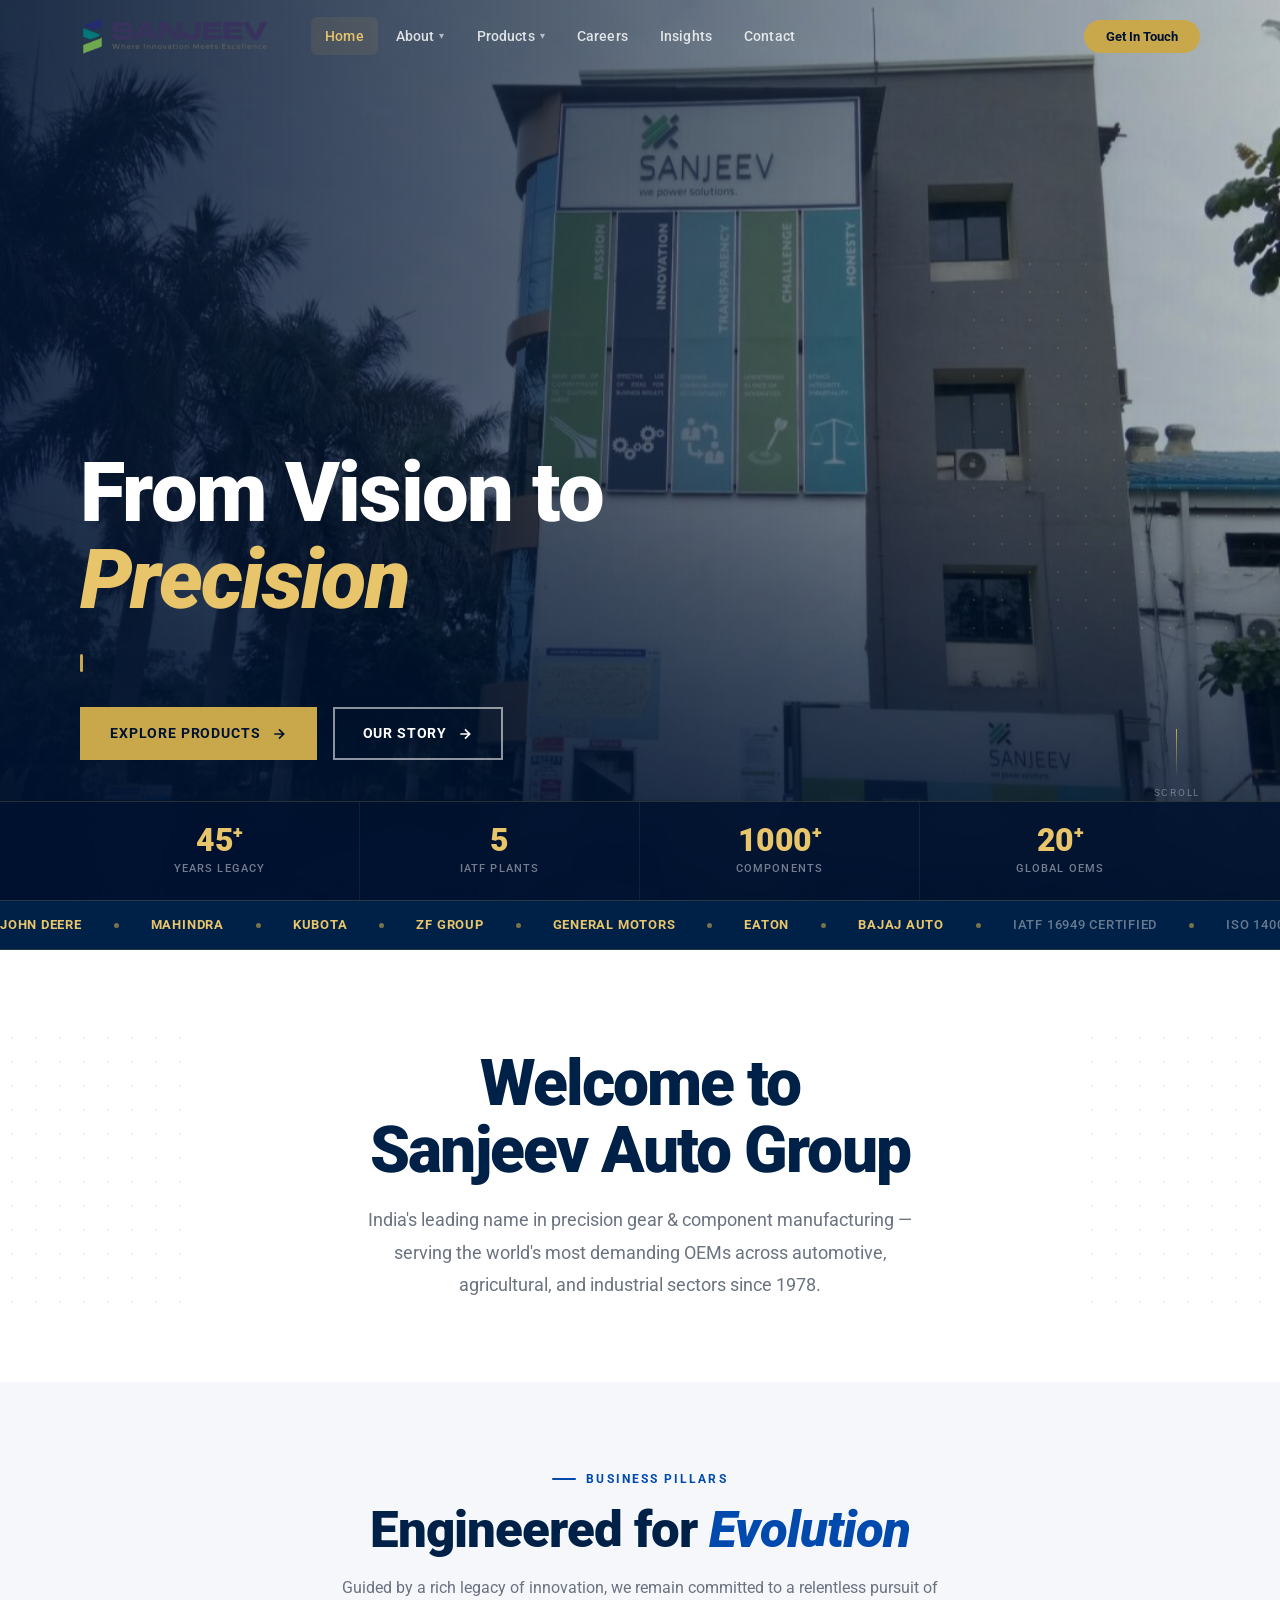
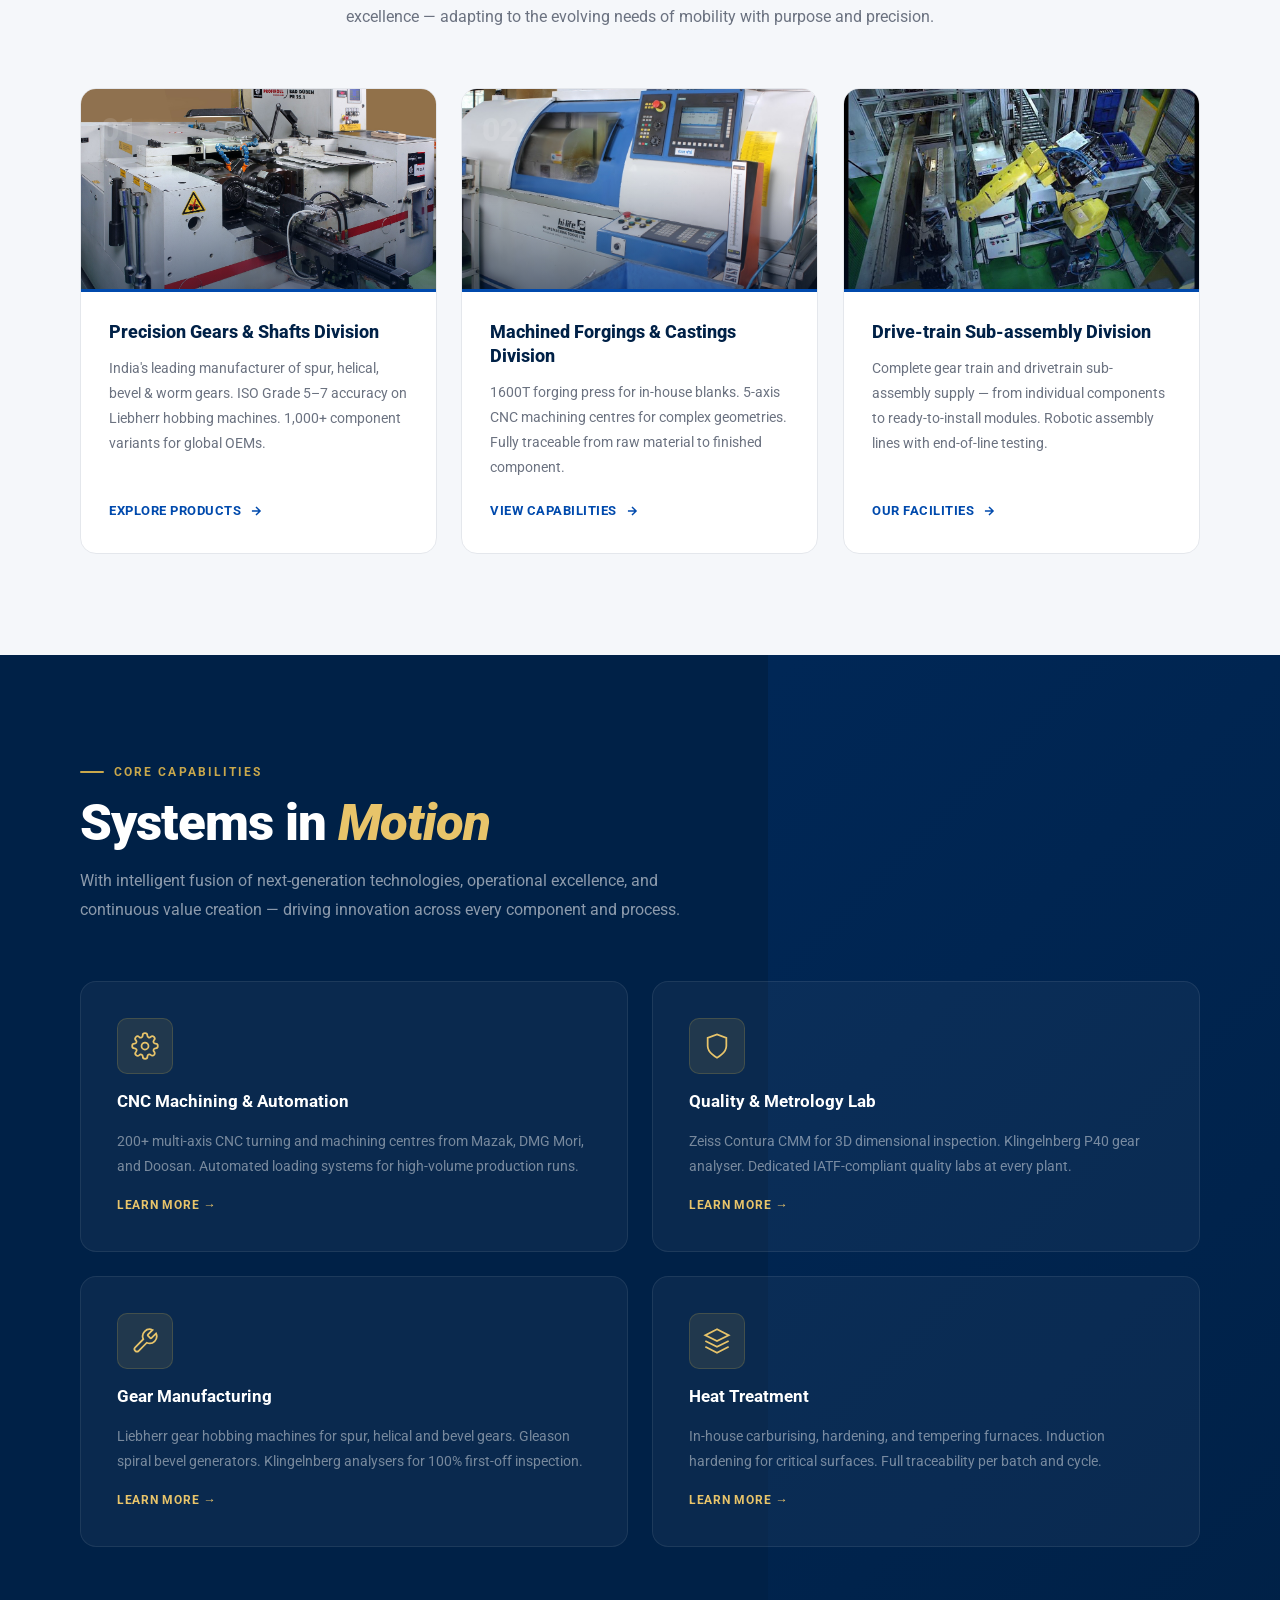
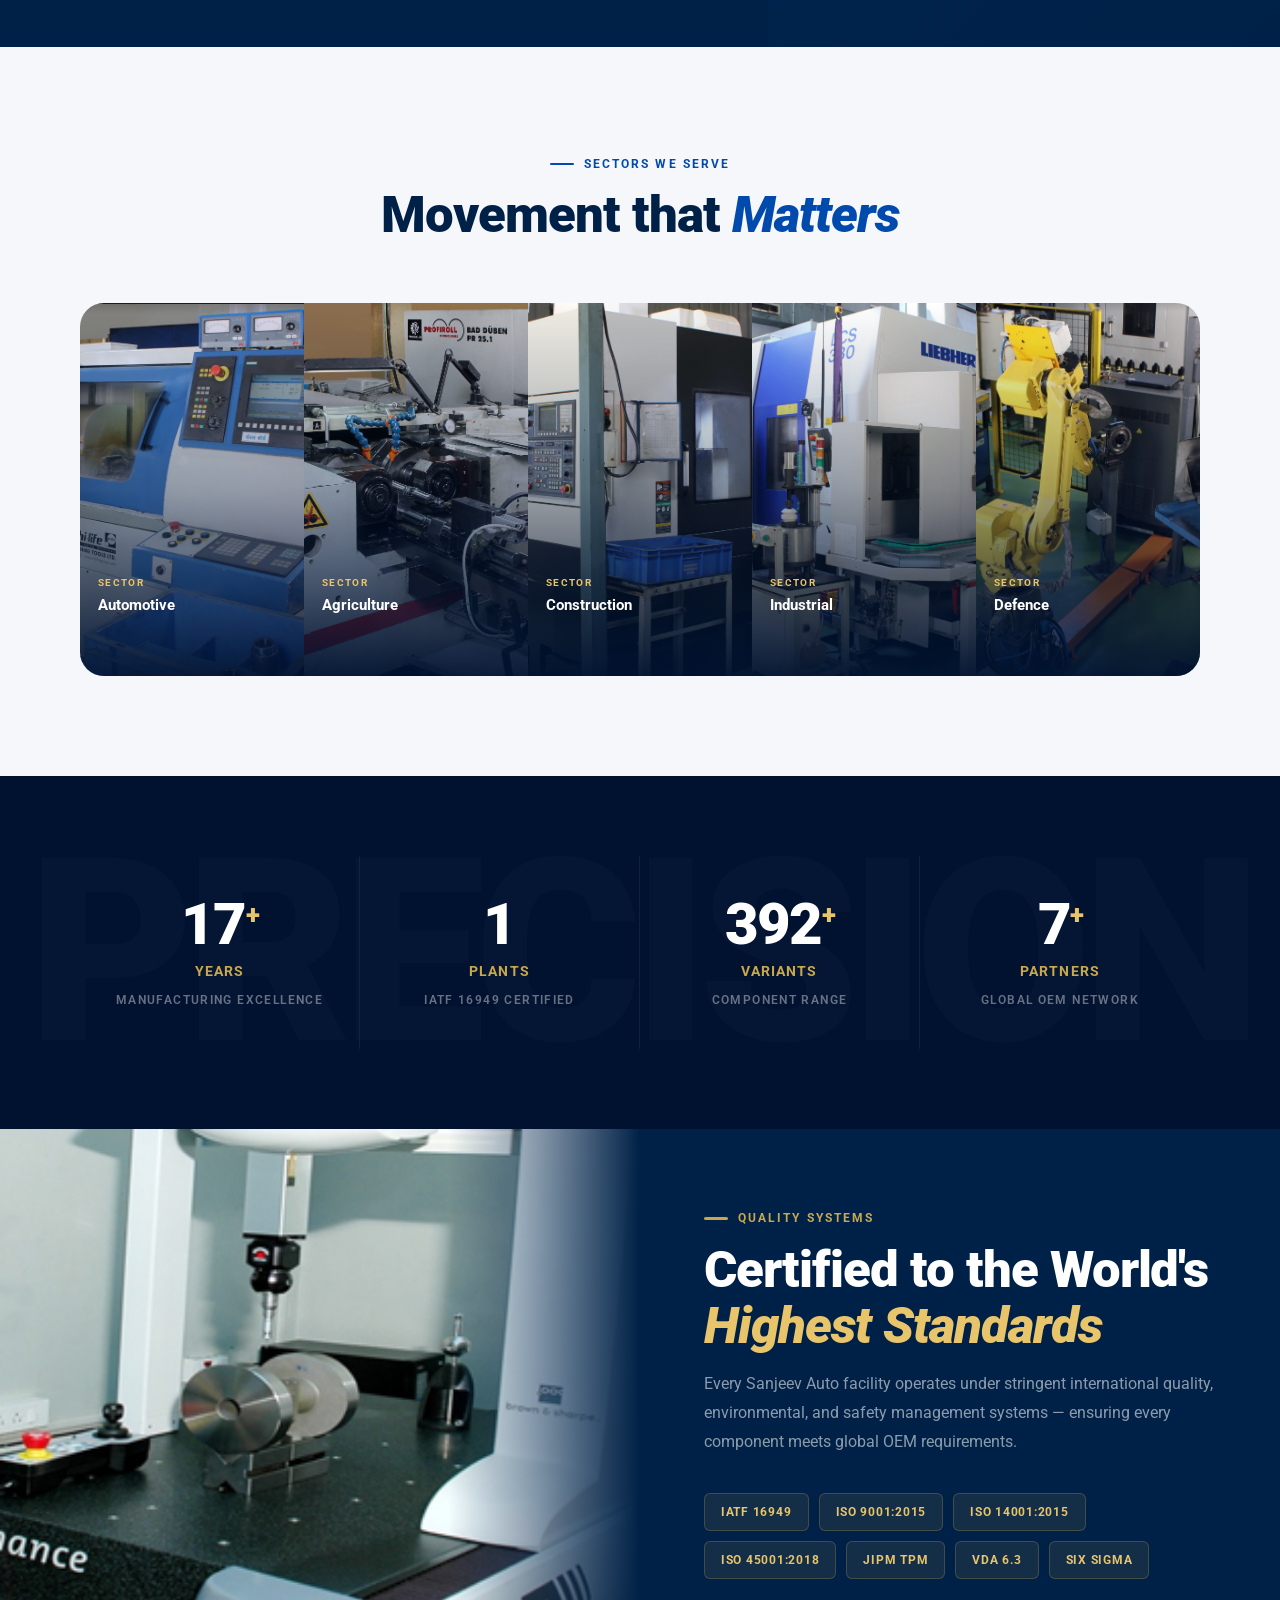
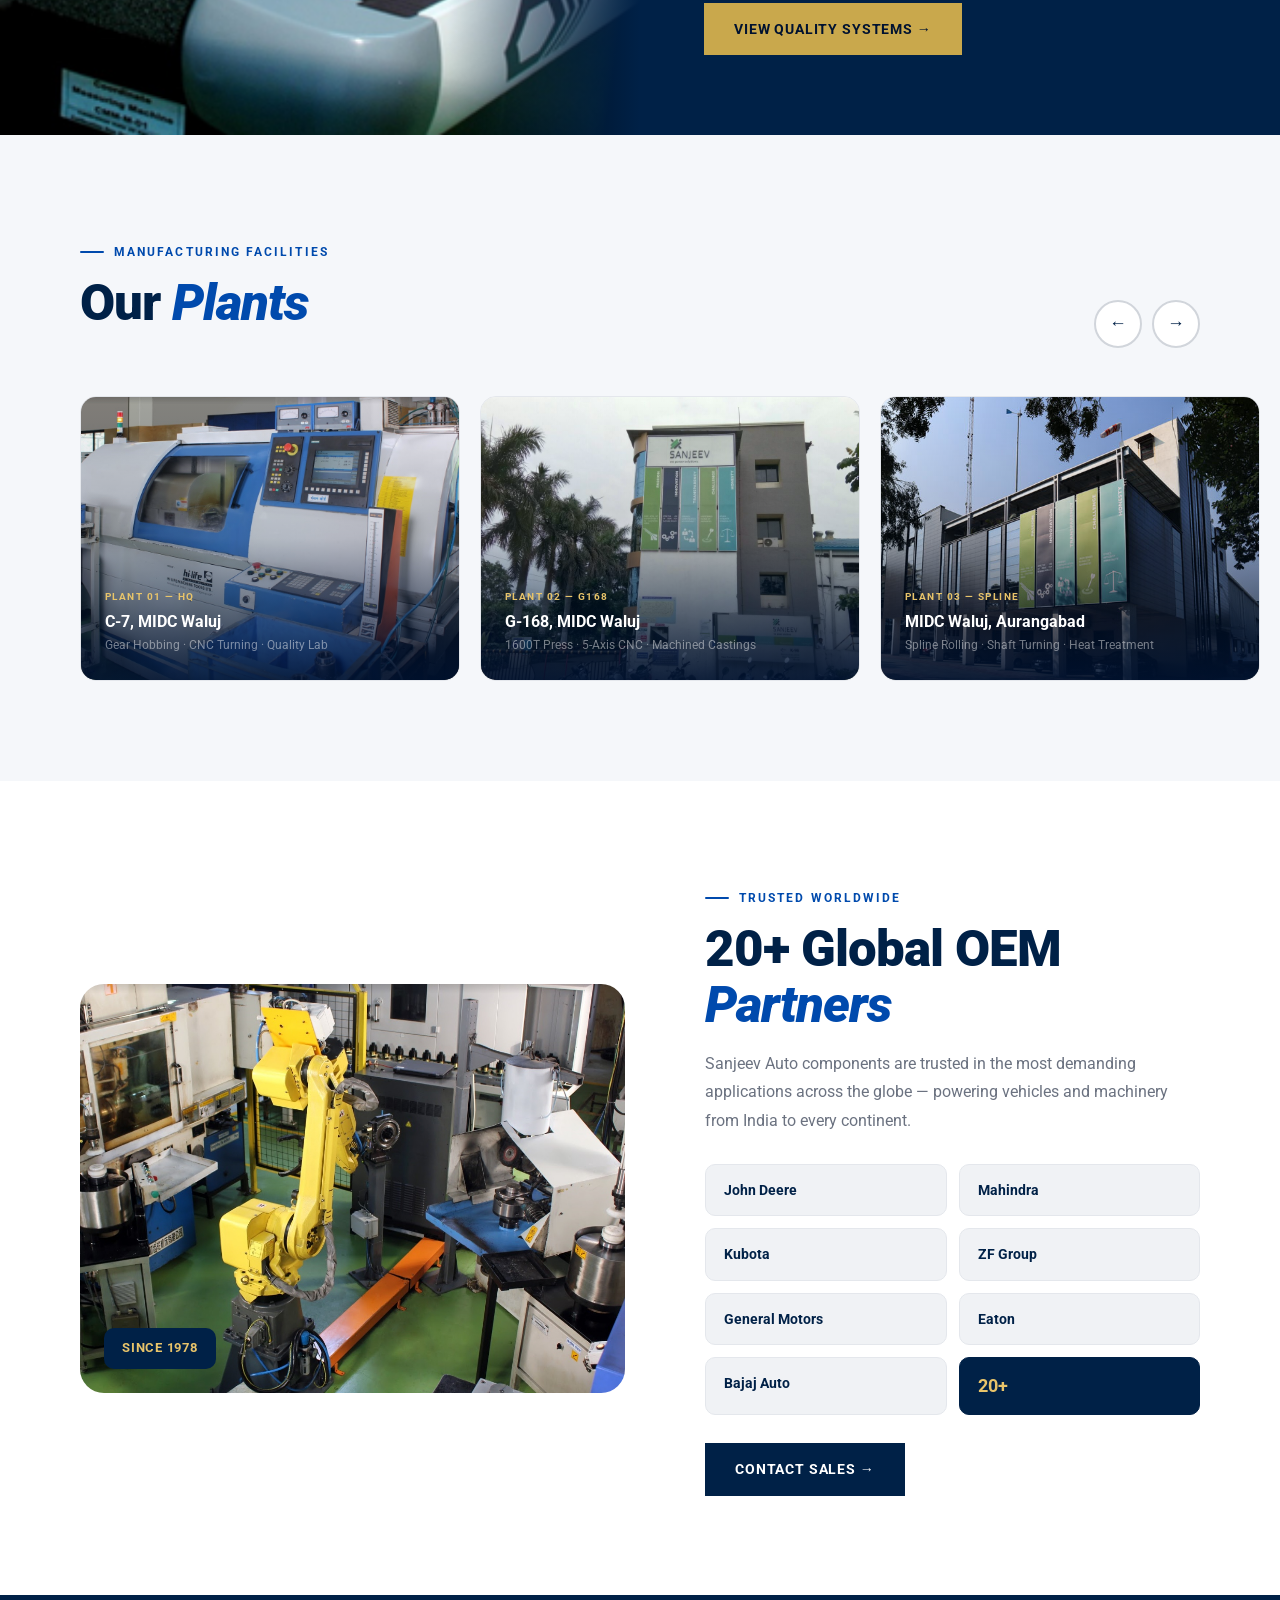
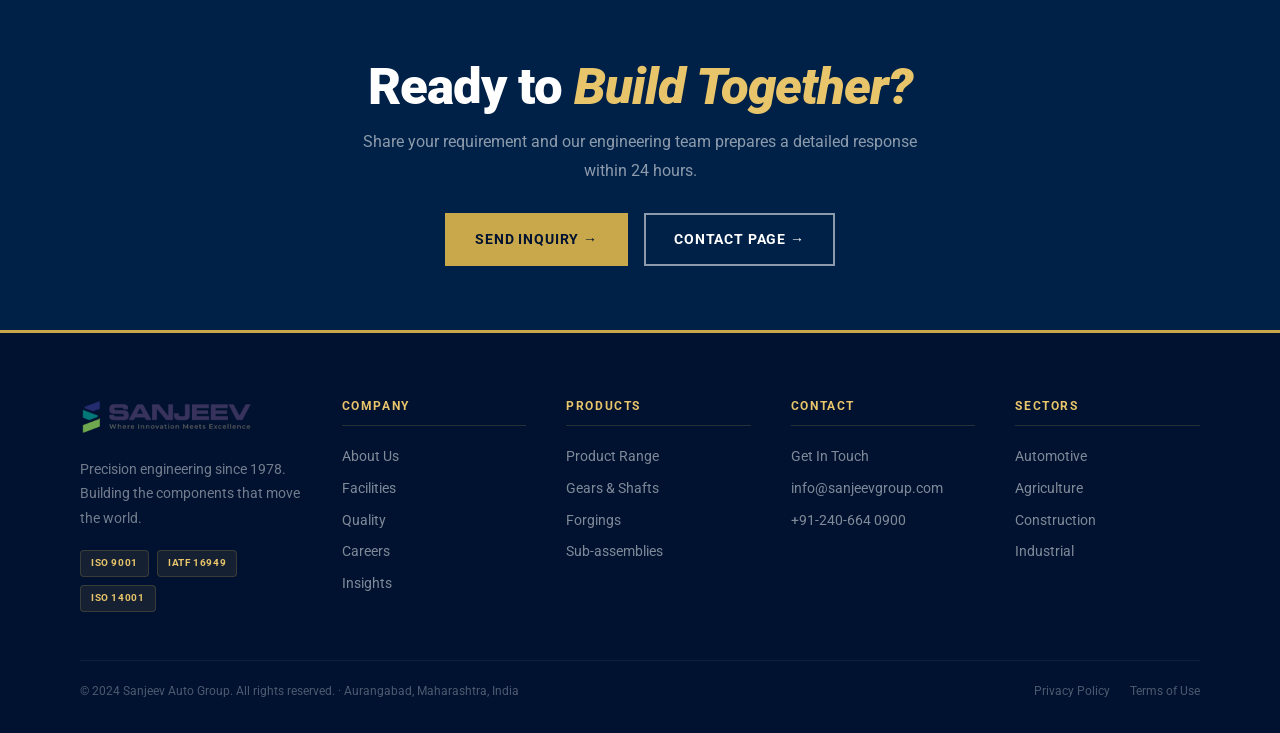
==== commit 68477354: "tata" ====
--- a/index.html
+++ b/index.html
@@ -3,867 +3,481 @@
 <head>
   <meta charset="UTF-8" />
   <meta name="viewport" content="width=device-width, initial-scale=1.0" />
-  <title>Sanjeev Auto | Precision Engineering Group — Aurangabad, Maharashtra</title>
-  <meta name="description" content="Sanjeev Auto Group — 45+ years of precision gear manufacturing for automotive, agriculture, construction & industrial sectors. 5 plants, 20+ global OEM partners, ISO 9001:2015 certified." />
-  <meta property="og:title" content="Sanjeev Auto | Precision Engineering Group" />
+  <title>Sanjeev Auto Group | Precision Engineering Since 1978 — Aurangabad</title>
+  <meta name="description" content="Sanjeev Auto Group — 45+ years of precision gear &amp; component manufacturing for automotive, agriculture, construction &amp; industrial OEMs. 5 IATF plants, 20+ global partners." />
+  <meta property="og:title" content="Sanjeev Auto Group | Precision Engineering Since 1978" />
   <meta property="og:description" content="Manufacturing precision since 1978. Five plants, 1000+ components, serving 20+ global OEMs." />
   <meta property="og:type" content="website" />
-  <meta name="theme-color" content="#0a0a0a" />
+  <meta name="theme-color" content="#002147" />
   <link rel="preconnect" href="https://fonts.googleapis.com" />
   <link rel="preconnect" href="https://fonts.gstatic.com" crossorigin />
-  <link href="https://fonts.googleapis.com/css2?family=Inter:wght@300;400;500;600;700&family=Outfit:wght@300;400;500;600;700;800;900&display=swap" rel="stylesheet" />
-  <link rel="stylesheet" href="tesla.css" />
+  <link href="https://fonts.googleapis.com/css2?family=Roboto:ital,wght@0,300;0,400;0,500;0,700;0,900;1,700;1,900&display=swap" rel="stylesheet" />
+  <link rel="stylesheet" href="tata.css" />
   <link rel="icon" type="image/png" href="logo.png" />
 </head>
 <body>
 
-<!-- ══════════════════════════════════════════════════
-     POPUP CONTACT FORM
-     ══════════════════════════════════════════════════ -->
+<!-- ═══════ POPUP FORM ═══════ -->
 <div class="popup-overlay" id="popupOverlay">
-  <div class="popup-modal" id="popupModal" role="dialog" aria-modal="true" aria-labelledby="popupTitle">
+  <div class="popup-modal">
     <div class="popup-left">
-      <div class="popup-brand">
-        <img src="logo.png" alt="Sanjeev Auto" class="popup-logo" />
-      </div>
-      <h2 id="popupTitle" class="popup-title">Let's Build<br/><span>Something</span> Great</h2>
-      <p class="popup-tagline">Share your requirement and our engineering team responds within 24 hours.</p>
+      <img src="logo.png" alt="Sanjeev Auto" class="popup-logo" />
+      <h2 class="popup-h2">Let's Build<br/><span>Something</span> Great</h2>
+      <p class="popup-sub">Share your requirement and our engineering team responds within 24 hours.</p>
       <div class="popup-stats">
-        <div class="pstat"><span class="pstat-n">45<sup>+</sup></span><span class="pstat-l">Years Precision</span></div>
-        <div class="pstat"><span class="pstat-n">20<sup>+</sup></span><span class="pstat-l">Global OEM Partners</span></div>
+        <div><span class="popup-stat-n">45<sup>+</sup></span><span class="popup-stat-l">Years Precision</span></div>
+        <div><span class="popup-stat-n">20<sup>+</sup></span><span class="popup-stat-l">Global OEM Partners</span></div>
       </div>
     </div>
     <div class="popup-right">
       <button class="popup-close" id="popupClose" aria-label="Close">
-        <svg width="18" height="18" viewBox="0 0 24 24" fill="none" stroke="currentColor" stroke-width="2.5"><line x1="18" y1="6" x2="6" y2="18"/><line x1="6" y1="6" x2="18" y2="18"/></svg>
+        <svg width="16" height="16" viewBox="0 0 24 24" fill="none" stroke="currentColor" stroke-width="2.5"><line x1="18" y1="6" x2="6" y2="18"/><line x1="6" y1="6" x2="18" y2="18"/></svg>
       </button>
+      <div class="popup-title">Send Inquiry</div>
       <form id="popupForm" novalidate>
         <div class="form-row">
-          <div class="form-group">
-            <label class="form-label">Full Name <span>*</span></label>
-            <input type="text" name="name" placeholder="Your Name" required />
-          </div>
-          <div class="form-group">
-            <label class="form-label">Company <span>*</span></label>
-            <input type="text" name="company" placeholder="Company Name" required />
-          </div>
+          <div class="form-group"><label class="form-label">Full Name <span>*</span></label><input class="form-input" type="text" placeholder="Your Name" required /></div>
+          <div class="form-group"><label class="form-label">Company <span>*</span></label><input class="form-input" type="text" placeholder="Company Name" required /></div>
         </div>
         <div class="form-row">
-          <div class="form-group">
-            <label class="form-label">Email <span>*</span></label>
-            <input type="email" name="email" placeholder="you@company.com" required />
-          </div>
-          <div class="form-group">
-            <label class="form-label">Phone</label>
-            <input type="tel" name="phone" placeholder="+91 98765 43210" />
-          </div>
+          <div class="form-group"><label class="form-label">Email <span>*</span></label><input class="form-input" type="email" placeholder="you@company.com" required /></div>
+          <div class="form-group"><label class="form-label">Phone</label><input class="form-input" type="tel" placeholder="+91 98765 43210" /></div>
         </div>
         <div class="form-group">
           <label class="form-label">Industry / Sector</label>
-          <select name="sector">
-            <option value="">Select Sector</option>
-            <option>Automotive</option>
-            <option>Agriculture &amp; Farm Equipment</option>
-            <option>Construction &amp; Earthmoving</option>
-            <option>Industrial Machinery</option>
-            <option>Power Transmission</option>
-            <option>Other</option>
-          </select>
-        </div>
-        <div class="form-group">
-          <label class="form-label">Your Requirement</label>
-          <textarea name="message" rows="4" placeholder="Describe your component requirement, volume expectations, or partnership interest…"></textarea>
-        </div>
-        <button type="submit" class="btn-submit">Send Inquiry &#8594;</button>
+          <select class="form-select"><option value="">Select Sector</option><option>Automotive</option><option>Agriculture &amp; Farm Equipment</option><option>Construction &amp; Earthmoving</option><option>Industrial Machinery</option><option>Power Transmission</option><option>Other</option></select>
+        </div>
+        <div class="form-group"><label class="form-label">Your Requirement</label><textarea class="form-textarea" rows="3" placeholder="Describe your component requirement…"></textarea></div>
+        <button type="submit" class="popup-submit">Send Inquiry →</button>
       </form>
     </div>
   </div>
 </div>
 
-<!-- ══════════════════════════════════════════════════
-     NAVBAR — Tesla-style: transparent → solid on scroll
-     ══════════════════════════════════════════════════ -->
-<nav class="navbar" id="navbar" role="navigation" aria-label="Main navigation">
+<!-- ═══════ NAVBAR ═══════ -->
+<nav class="navbar at-top" id="navbar">
   <div class="nav-inner">
-    <a href="index.html" class="nav-logo" aria-label="Sanjeev Auto Home">
-      <img src="logo.png" alt="Sanjeev Auto Group" />
-    </a>
-
-    <ul class="nav-links" id="navLinks" role="list">
-      <li><a href="index.html" class="nav-link nav-link-active">Home</a></li>
-      <li class="nav-dropdown">
-        <a href="about.html" class="nav-link">About <span class="nav-chevron">&#9662;</span></a>
-        <div class="nav-submenu">
+    <a href="index.html" class="nav-logo"><img src="logo.png" alt="Sanjeev Auto Group" /></a>
+    <ul class="nav-links">
+      <li class="nav-item"><a href="index.html" class="nav-link active">Home</a></li>
+      <li class="nav-item">
+        <a href="about.html" class="nav-link">About <span class="nav-chevron">▾</span></a>
+        <div class="nav-dropdown-menu">
           <a href="about.html">About Us</a>
-          <a href="facilities.html">Our Facilities</a>
+          <a href="about.html#pledge">Our Values</a>
+          <a href="facilities.html">Facilities</a>
           <a href="quality.html">Quality Systems</a>
         </div>
       </li>
-      <li class="nav-dropdown">
-        <a href="products.html" class="nav-link">Products <span class="nav-chevron">&#9662;</span></a>
-        <div class="nav-submenu">
+      <li class="nav-item">
+        <a href="products.html" class="nav-link">Products <span class="nav-chevron">▾</span></a>
+        <div class="nav-dropdown-menu">
           <a href="products.html">Product Range</a>
-          <a href="capabilities.html">Capabilities</a>
+          <a href="products.html#oem">OEM Partners</a>
         </div>
       </li>
-      <li><a href="careers.html" class="nav-link">Careers</a></li>
-      <li><a href="contact.html" class="nav-link">Contact</a></li>
+      <li class="nav-item"><a href="careers.html" class="nav-link">Careers</a></li>
+      <li class="nav-item"><a href="blog.html" class="nav-link">Insights</a></li>
+      <li class="nav-item"><a href="contact.html" class="nav-link">Contact</a></li>
     </ul>
-
-    <div class="nav-cta-group">
-      <button class="nav-cta-btn" id="openPopupNav">Get In Touch</button>
-      <button class="hamburger" id="hamburger" aria-label="Toggle menu" aria-expanded="false">
-        <span></span><span></span><span></span>
-      </button>
+    <div class="nav-actions">
+      <button class="nav-btn-primary" id="openPopupNav">Get In Touch</button>
+      <button class="hamburger" id="hamburger" aria-label="Toggle menu"><span></span><span></span><span></span></button>
     </div>
   </div>
 </nav>
 
-<!-- ══════════════════════════════════════════════════
-     S1 — HERO (Tesla full-viewport cinematic)
-     ══════════════════════════════════════════════════ -->
-<section class="hero-section" id="hero" aria-label="Hero — Precision Manufacturing Group">
+<!-- Mobile Nav -->
+<div class="mobile-nav" id="mobileNav">
+  <a href="index.html" class="mob-nav-link">Home</a>
+  <a href="about.html" class="mob-nav-link">About Us</a>
+  <a href="facilities.html" class="mob-nav-sub">Facilities</a>
+  <a href="quality.html" class="mob-nav-sub">Quality Systems</a>
+  <a href="products.html" class="mob-nav-link">Products</a>
+  <a href="careers.html" class="mob-nav-link">Careers</a>
+  <a href="blog.html" class="mob-nav-link">Insights</a>
+  <a href="contact.html" class="mob-nav-link">Contact</a>
+</div>
+
+<!-- ═══════ HERO ═══════ -->
+<section class="hero">
   <div class="hero-bg">
-    <img
-      src="https://images.unsplash.com/photo-1565043589221-1a6fd9ae45c7?w=1920&q=90&auto=format&fit=crop"
-      alt="Precision manufacturing facility"
-      class="hero-bg-img"
-      fetchpriority="high"
-    />
-    <div class="hero-bg-overlay"></div>
-    <div class="hero-grain"></div>
-  </div>
+    <img class="hero-bg-img" src="images/K96-5.jpg" alt="Sanjeev Auto Precision Manufacturing" />
+  </div>
+  <div class="hero-overlay"></div>
+  <div class="hero-overlay-bottom"></div>
+  <div class="hero-dots"></div>
 
   <div class="hero-content">
-    <div class="hero-eyebrow">
-      <span class="hero-eyebrow-dot"></span>
-      <span>Sanjeev Auto Group · Est. 1978</span>
-    </div>
     <h1 class="hero-h1">
-      <span class="hero-line">Engineered</span>
-      <span class="hero-line hero-line-accent">for a Stronger</span>
-      <span class="hero-line">World</span>
+      <span class="hero-line">From Vision to</span>
+      <span class="hero-line"><em>Precision</em></span>
     </h1>
-    <p class="hero-desc">
-      45 years of precision gear manufacturing. Five plants across Aurangabad, Maharashtra.
-      Supplying mission-critical components to the world's leading OEMs.
-    </p>
-    <div class="hero-actions">
-      <button class="btn-primary" id="openPopupHero">
-        Partner With Us
-        <svg width="16" height="16" viewBox="0 0 24 24" fill="none" stroke="currentColor" stroke-width="2"><path d="M5 12h14M12 5l7 7-7 7"/></svg>
-      </button>
-      <a href="products.html" class="btn-secondary">Explore Products</a>
-    </div>
-    <div class="hero-certs">
-      <span class="cert-badge"><span class="cert-dot"></span>ISO 9001:2015</span>
-      <span class="cert-badge"><span class="cert-dot"></span>IATF 16949</span>
-      <span class="cert-badge"><span class="cert-dot"></span>ISO 14001:2015</span>
+
+    <div class="hero-rotating-text">
+      <div class="hero-rotating-bar"></div>
+      <div class="hero-rotating-word">
+        <span>Engineered to Excel</span>
+        <span>Systems in Motion</span>
+        <span>Movement that Matters</span>
+      </div>
+    </div>
+
+    <div class="hero-cta-group">
+      <a href="products.html" class="btn-tata btn-tata--gold">Explore Products <svg width="16" height="16" viewBox="0 0 24 24" fill="none" stroke="currentColor" stroke-width="2.5"><path d="M5 12h14M12 5l7 7-7 7"/></svg></a>
+      <a href="about.html" class="btn-tata btn-tata--outline">Our Story <svg width="16" height="16" viewBox="0 0 24 24" fill="none" stroke="currentColor" stroke-width="2.5"><path d="M5 12h14M12 5l7 7-7 7"/></svg></a>
     </div>
   </div>
 
   <div class="hero-stats-bar">
-    <div class="hero-stat">
-      <div class="hero-stat-num">45<sup>+</sup></div>
-      <div class="hero-stat-label">Years of Precision</div>
-    </div>
-    <div class="hero-stat-divider"></div>
-    <div class="hero-stat">
-      <div class="hero-stat-num">5</div>
-      <div class="hero-stat-label">Manufacturing Plants</div>
-    </div>
-    <div class="hero-stat-divider"></div>
-    <div class="hero-stat">
-      <div class="hero-stat-num">20<sup>+</sup></div>
-      <div class="hero-stat-label">Global OEM Partners</div>
-    </div>
-    <div class="hero-stat-divider"></div>
-    <div class="hero-stat">
-      <div class="hero-stat-num">1000<sup>+</sup></div>
-      <div class="hero-stat-label">Component Types</div>
-    </div>
-  </div>
-
-  <div class="hero-scroll-cue" aria-hidden="true">
-    <div class="scroll-line"></div>
-    <span>Scroll</span>
-  </div>
-</section>
-
-<!-- ══════════════════════════════════════════════════
-     S2 — MARQUEE / TICKER (Tata Motors style)
-     ══════════════════════════════════════════════════ -->
-<div class="marquee-bar" aria-hidden="true">
+    <div class="hero-stats-inner">
+      <div class="hero-stat"><span class="hero-stat-n">45<sup>+</sup></span><span class="hero-stat-l">Years Legacy</span></div>
+      <div class="hero-stat"><span class="hero-stat-n">5</span><span class="hero-stat-l">IATF Plants</span></div>
+      <div class="hero-stat"><span class="hero-stat-n">1000<sup>+</sup></span><span class="hero-stat-l">Components</span></div>
+      <div class="hero-stat"><span class="hero-stat-n">20<sup>+</sup></span><span class="hero-stat-l">Global OEMs</span></div>
+    </div>
+  </div>
+
+  <div class="hero-scroll">
+    <div class="hero-scroll-line"></div>
+    <span class="hero-scroll-txt">Scroll</span>
+  </div>
+</section>
+
+<!-- ═══════ MARQUEE ═══════ -->
+<div class="marquee-section">
   <div class="marquee-track">
-    <div class="marquee-content">
-      <span>Precision Gears</span>
-      <span class="mq-sep">·</span>
-      <span>Spline Rolling</span>
-      <span class="mq-sep">·</span>
-      <strong>ISO 9001:2015</strong>
-      <span class="mq-sep">·</span>
-      <span>CNC Machining</span>
-      <span class="mq-sep">·</span>
-      <span>Gear Cutting</span>
-      <span class="mq-sep">·</span>
-      <strong>IATF 16949</strong>
-      <span class="mq-sep">·</span>
-      <span>Honing &amp; Grinding</span>
-      <span class="mq-sep">·</span>
-      <span>John Deere Supplier</span>
-      <span class="mq-sep">·</span>
-      <strong>45+ Years</strong>
-      <span class="mq-sep">·</span>
-      <span>5 Plants Aurangabad</span>
-      <span class="mq-sep">·</span>
-      <span>Profile Grinding</span>
-      <span class="mq-sep">·</span>
-      <strong>CMM Quality Control</strong>
-      <span class="mq-sep">·</span>
-      <span>Zero Defect Culture</span>
-      <span class="mq-sep">·</span>
-    </div>
-    <div class="marquee-content" aria-hidden="true">
-      <span>Precision Gears</span>
-      <span class="mq-sep">·</span>
-      <span>Spline Rolling</span>
-      <span class="mq-sep">·</span>
-      <strong>ISO 9001:2015</strong>
-      <span class="mq-sep">·</span>
-      <span>CNC Machining</span>
-      <span class="mq-sep">·</span>
-      <span>Gear Cutting</span>
-      <span class="mq-sep">·</span>
-      <strong>IATF 16949</strong>
-      <span class="mq-sep">·</span>
-      <span>Honing &amp; Grinding</span>
-      <span class="mq-sep">·</span>
-      <span>John Deere Supplier</span>
-      <span class="mq-sep">·</span>
-      <strong>45+ Years</strong>
-      <span class="mq-sep">·</span>
-      <span>5 Plants Aurangabad</span>
-      <span class="mq-sep">·</span>
-      <span>Profile Grinding</span>
-      <span class="mq-sep">·</span>
-      <strong>CMM Quality Control</strong>
-      <span class="mq-sep">·</span>
-      <span>Zero Defect Culture</span>
-      <span class="mq-sep">·</span>
-    </div>
+    <div class="marquee-content"><strong>John Deere</strong><span class="mq-dot"></span><strong>Mahindra</strong><span class="mq-dot"></span><strong>Kubota</strong><span class="mq-dot"></span><strong>ZF Group</strong><span class="mq-dot"></span><strong>General Motors</strong><span class="mq-dot"></span><strong>Eaton</strong><span class="mq-dot"></span><strong>Bajaj Auto</strong><span class="mq-dot"></span>IATF 16949 Certified<span class="mq-dot"></span>ISO 14001:2015<span class="mq-dot"></span>JIPM TPM Award<span class="mq-dot"></span>Since 1978<span class="mq-dot"></span></div>
+    <div class="marquee-content"><strong>John Deere</strong><span class="mq-dot"></span><strong>Mahindra</strong><span class="mq-dot"></span><strong>Kubota</strong><span class="mq-dot"></span><strong>ZF Group</strong><span class="mq-dot"></span><strong>General Motors</strong><span class="mq-dot"></span><strong>Eaton</strong><span class="mq-dot"></span><strong>Bajaj Auto</strong><span class="mq-dot"></span>IATF 16949 Certified<span class="mq-dot"></span>ISO 14001:2015<span class="mq-dot"></span>JIPM TPM Award<span class="mq-dot"></span>Since 1978<span class="mq-dot"></span></div>
   </div>
 </div>
 
-<!-- ══════════════════════════════════════════════════
-     S3 — STORY / ABOUT (Tata Motors layout)
-     ══════════════════════════════════════════════════ -->
-<section class="story-section" id="story">
-  <div class="story-inner">
-    <div class="story-text t-reveal t-reveal--left">
-      <div class="founding-badge">
-        <span>1978</span> Founded in Aurangabad, Maharashtra
-      </div>
-      <div class="section-eyebrow">Our Story</div>
-      <h2 class="section-title">
-        A legacy built on<br/>
-        <em>uncompromising</em><br/>
-        precision
-      </h2>
-      <p class="story-body">
-        From a single workshop in 1978 to a 5-plant manufacturing group,
-        Sanjeev Auto has grown by doing one thing exceptionally well —
-        crafting precision gears and transmission components that global
-        OEMs can bet their equipment on.
-      </p>
-      <p class="story-body">
-        Every component we deliver carries 45 years of metallurgical expertise,
-        rigorous process discipline, and an obsession with zero-defect output
-        that has made us the partner of choice for John Deere, Mahindra,
-        CLAAS, ZF, and 17 more leading manufacturers.
-      </p>
-      <a href="about.html" class="link-arrow">Learn Our Full Story &#8594;</a>
-    </div>
-
-    <div class="story-images t-reveal t-reveal--right">
-      <div class="story-img story-img--tall">
-        <img src="images/3.-CNC-Machining-scaled.jpg" alt="CNC Machining at Sanjeev Auto" loading="lazy" />
-      </div>
-      <div class="story-img">
-        <img src="images/K96-5.jpg" alt="K96 Plant" loading="lazy" />
-      </div>
-      <div class="story-img story-img--accent">
-        <img src="images/G168-plant-photo.jpeg" alt="G168 Plant — Aurangabad" loading="lazy" />
-      </div>
-    </div>
-  </div>
-</section>
-
-<!-- ══════════════════════════════════════════════════
-     S4 — SECTORS WE SERVE (Tesla grid approach)
-     ══════════════════════════════════════════════════ -->
-<section class="sectors-section" id="sectors">
-  <div class="sectors-header">
+<!-- ═══════ WELCOME ═══════ -->
+<section class="welcome-section">
+  <div class="welcome-dots-l"></div>
+  <div class="welcome-dots-r"></div>
+  <div class="welcome-inner reveal">
+    <h2>Welcome to<br/>Sanjeev Auto Group</h2>
+    <p>India's leading name in precision gear &amp; component manufacturing — serving the world's most demanding OEMs across automotive, agricultural, and industrial sectors since 1978.</p>
+  </div>
+</section>
+
+<!-- ═══════ ENGINEERED FOR EVOLUTION (Pillars) ═══════ -->
+<section class="pillars-section">
+  <div class="container">
+    <div class="reveal" style="text-align:center;margin-bottom:16px;">
+      <div class="eyebrow" style="justify-content:center;">Business Pillars</div>
+      <h2 class="section-h2">Engineered for <em>Evolution</em></h2>
+      <p class="section-sub" style="margin:0 auto;">Guided by a rich legacy of innovation, we remain committed to a relentless pursuit of excellence — adapting to the evolving needs of mobility with purpose and precision.</p>
+    </div>
+    <div class="pillars-grid">
+      <div class="pillar-card reveal" style="--sd:0s">
+        <div class="pillar-card-img">
+          <img src="images/Spline-Rolling-scaled.jpg" alt="Precision Gears" loading="lazy" />
+          <div class="pillar-card-img-overlay"></div>
+          <div class="pillar-num">01</div>
+        </div>
+        <div class="pillar-card-body">
+          <h3>Precision Gears &amp; Shafts Division</h3>
+          <p>India's leading manufacturer of spur, helical, bevel &amp; worm gears. ISO Grade 5–7 accuracy on Liebherr hobbing machines. 1,000+ component variants for global OEMs.</p>
+          <a href="products.html" class="pillar-link">Explore Products <svg width="14" height="14" viewBox="0 0 24 24" fill="none" stroke="currentColor" stroke-width="2.5"><path d="M5 12h14M12 5l7 7-7 7"/></svg></a>
+        </div>
+      </div>
+      <div class="pillar-card reveal" style="--sd:.1s">
+        <div class="pillar-card-img">
+          <img src="images/K96-3.jpg" alt="Machined Forgings" loading="lazy" />
+          <div class="pillar-card-img-overlay"></div>
+          <div class="pillar-num">02</div>
+        </div>
+        <div class="pillar-card-body">
+          <h3>Machined Forgings &amp; Castings Division</h3>
+          <p>1600T forging press for in-house blanks. 5-axis CNC machining centres for complex geometries. Fully traceable from raw material to finished component.</p>
+          <a href="products.html" class="pillar-link">View Capabilities <svg width="14" height="14" viewBox="0 0 24 24" fill="none" stroke="currentColor" stroke-width="2.5"><path d="M5 12h14M12 5l7 7-7 7"/></svg></a>
+        </div>
+      </div>
+      <div class="pillar-card reveal" style="--sd:.2s">
+        <div class="pillar-card-img">
+          <img src="images/3.-Gear-Cutting-with-Automation.jpg" alt="Sub-assemblies" loading="lazy" />
+          <div class="pillar-card-img-overlay"></div>
+          <div class="pillar-num">03</div>
+        </div>
+        <div class="pillar-card-body">
+          <h3>Drive-train Sub-assembly Division</h3>
+          <p>Complete gear train and drivetrain sub-assembly supply — from individual components to ready-to-install modules. Robotic assembly lines with end-of-line testing.</p>
+          <a href="facilities.html" class="pillar-link">Our Facilities <svg width="14" height="14" viewBox="0 0 24 24" fill="none" stroke="currentColor" stroke-width="2.5"><path d="M5 12h14M12 5l7 7-7 7"/></svg></a>
+        </div>
+      </div>
+    </div>
+  </div>
+</section>
+
+<!-- ═══════ SYSTEMS IN MOTION ═══════ -->
+<section class="motion-section">
+  <div class="container">
+    <div class="reveal">
+      <div class="eyebrow eyebrow--gold">Core Capabilities</div>
+      <h2 class="section-h2 section-h2--light">Systems in <em>Motion</em></h2>
+      <p class="section-sub section-sub--light">With intelligent fusion of next-generation technologies, operational excellence, and continuous value creation — driving innovation across every component and process.</p>
+    </div>
+    <div class="motion-grid">
+      <div class="motion-card reveal" style="--sd:0s">
+        <div class="motion-card-icon"><svg width="28" height="28" viewBox="0 0 24 24" fill="none" stroke="currentColor" stroke-width="1.5"><circle cx="12" cy="12" r="3"/><path d="M19.4 15a1.65 1.65 0 00.33 1.82l.06.06a2 2 0 010 2.83 2 2 0 01-2.83 0l-.06-.06a1.65 1.65 0 00-1.82-.33 1.65 1.65 0 00-1 1.51V21a2 2 0 01-4 0v-.09A1.65 1.65 0 009 19.4a1.65 1.65 0 00-1.82.33l-.06.06a2 2 0 01-2.83-2.83l.06-.06A1.65 1.65 0 004.68 15a1.65 1.65 0 00-1.51-1H3a2 2 0 010-4h.09A1.65 1.65 0 004.6 9a1.65 1.65 0 00-.33-1.82l-.06-.06a2 2 0 012.83-2.83l.06.06A1.65 1.65 0 009 4.68a1.65 1.65 0 001-1.51V3a2 2 0 014 0v.09a1.65 1.65 0 001 1.51 1.65 1.65 0 001.82-.33l.06-.06a2 2 0 012.83 2.83l-.06.06A1.65 1.65 0 0019.4 9a1.65 1.65 0 001.51 1H21a2 2 0 010 4h-.09a1.65 1.65 0 00-1.51 1z"/></svg></div>
+        <h3>CNC Machining &amp; Automation</h3>
+        <p>200+ multi-axis CNC turning and machining centres from Mazak, DMG Mori, and Doosan. Automated loading systems for high-volume production runs.</p>
+        <a href="facilities.html" class="motion-card-link">Learn More →</a>
+      </div>
+      <div class="motion-card reveal" style="--sd:.08s">
+        <div class="motion-card-icon"><svg width="28" height="28" viewBox="0 0 24 24" fill="none" stroke="currentColor" stroke-width="1.5"><path d="M12 22s8-4 8-10V5l-8-3-8 3v7c0 6 8 10 8 10z"/></svg></div>
+        <h3>Quality &amp; Metrology Lab</h3>
+        <p>Zeiss Contura CMM for 3D dimensional inspection. Klingelnberg P40 gear analyser. Dedicated IATF-compliant quality labs at every plant.</p>
+        <a href="quality.html" class="motion-card-link">Learn More →</a>
+      </div>
+      <div class="motion-card reveal" style="--sd:.16s">
+        <div class="motion-card-icon"><svg width="28" height="28" viewBox="0 0 24 24" fill="none" stroke="currentColor" stroke-width="1.5"><path d="M14.7 6.3a1 1 0 000 1.4l1.6 1.6a1 1 0 001.4 0l3.77-3.77a6 6 0 01-7.94 7.94l-6.91 6.91a2.12 2.12 0 01-3-3l6.91-6.91a6 6 0 017.94-7.94l-3.76 3.76z"/></svg></div>
+        <h3>Gear Manufacturing</h3>
+        <p>Liebherr gear hobbing machines for spur, helical and bevel gears. Gleason spiral bevel generators. Klingelnberg analysers for 100% first-off inspection.</p>
+        <a href="products.html" class="motion-card-link">Learn More →</a>
+      </div>
+      <div class="motion-card reveal" style="--sd:.24s">
+        <div class="motion-card-icon"><svg width="28" height="28" viewBox="0 0 24 24" fill="none" stroke="currentColor" stroke-width="1.5"><path d="M12 2L2 7l10 5 10-5-10-5zM2 17l10 5 10-5M2 12l10 5 10-5"/></svg></div>
+        <h3>Heat Treatment</h3>
+        <p>In-house carburising, hardening, and tempering furnaces. Induction hardening for critical surfaces. Full traceability per batch and cycle.</p>
+        <a href="facilities.html" class="motion-card-link">Learn More →</a>
+      </div>
+    </div>
+  </div>
+</section>
+
+<!-- ═══════ SECTORS ═══════ -->
+<section class="sectors-section">
+  <div class="container">
+    <div class="reveal" style="text-align:center;margin-bottom:16px;">
+      <div class="eyebrow" style="justify-content:center;">Sectors We Serve</div>
+      <h2 class="section-h2">Movement that <em>Matters</em></h2>
+    </div>
+    <div class="sectors-row reveal--scale">
+      <div class="sector-card">
+        <img src="images/K96-3.jpg" alt="Automotive" loading="lazy" />
+        <div class="sector-fog"></div>
+        <div class="sector-label"><span class="sector-pill">Sector</span><div class="sector-title">Automotive</div><span class="sector-tags">Transmission gears · Shafts · Shifter forks</span></div>
+      </div>
+      <div class="sector-card">
+        <img src="images/Spline-Rolling-scaled.jpg" alt="Agriculture" loading="lazy" />
+        <div class="sector-fog"></div>
+        <div class="sector-label"><span class="sector-pill">Sector</span><div class="sector-title">Agriculture</div><span class="sector-tags">PTO gears · Drive shafts · Bevel gears</span></div>
+      </div>
+      <div class="sector-card">
+        <img src="images/3.-CNC-Machining-scaled.jpg" alt="Construction" loading="lazy" />
+        <div class="sector-fog"></div>
+        <div class="sector-label"><span class="sector-pill">Sector</span><div class="sector-title">Construction</div><span class="sector-tags">Earthmoving · Heavy transmission components</span></div>
+      </div>
+      <div class="sector-card">
+        <img src="images/Profile-Grinding-scaled.jpg" alt="Industrial" loading="lazy" />
+        <div class="sector-fog"></div>
+        <div class="sector-label"><span class="sector-pill">Sector</span><div class="sector-title">Industrial</div><span class="sector-tags">Gearboxes · Power transmission · Shafts</span></div>
+      </div>
+      <div class="sector-card">
+        <img src="images/K96-4.jpg" alt="Defence" loading="lazy" />
+        <div class="sector-fog"></div>
+        <div class="sector-label"><span class="sector-pill">Sector</span><div class="sector-title">Defence</div><span class="sector-tags">Precision components · Heavy-duty drives</span></div>
+      </div>
+    </div>
+  </div>
+</section>
+
+<!-- ═══════ IMPACT NUMBERS ═══════ -->
+<section class="impact-section">
+  <div class="container">
+    <div class="impact-grid">
+      <div class="impact-item reveal" style="--sd:0s">
+        <div class="impact-num"><span class="counter" data-target="45">0</span><sup>+</sup></div>
+        <div class="impact-unit">Years</div>
+        <div class="impact-label">Manufacturing Excellence</div>
+      </div>
+      <div class="impact-item reveal" style="--sd:.08s">
+        <div class="impact-num"><span class="counter" data-target="5">0</span></div>
+        <div class="impact-unit">Plants</div>
+        <div class="impact-label">IATF 16949 Certified</div>
+      </div>
+      <div class="impact-item reveal" style="--sd:.16s">
+        <div class="impact-num"><span class="counter" data-target="1000">0</span><sup>+</sup></div>
+        <div class="impact-unit">Variants</div>
+        <div class="impact-label">Component Range</div>
+      </div>
+      <div class="impact-item reveal" style="--sd:.24s">
+        <div class="impact-num"><span class="counter" data-target="20">0</span><sup>+</sup></div>
+        <div class="impact-unit">Partners</div>
+        <div class="impact-label">Global OEM Network</div>
+      </div>
+    </div>
+  </div>
+</section>
+
+<!-- ═══════ QUALITY (split image) ═══════ -->
+<section class="quality-section">
+  <div class="quality-img-side">
+    <img src="images/CMM.jpg" alt="CMM Quality Lab" loading="lazy" />
+  </div>
+  <div class="quality-text-side">
+    <div class="eyebrow eyebrow--gold">Quality Systems</div>
+    <h2 class="section-h2 section-h2--light">Certified to the World's<br/><em>Highest Standards</em></h2>
+    <p class="section-sub section-sub--light" style="margin-bottom:8px;">Every Sanjeev Auto facility operates under stringent international quality, environmental, and safety management systems — ensuring every component meets global OEM requirements.</p>
+    <div class="cert-tags">
+      <span class="cert-tag">IATF 16949</span>
+      <span class="cert-tag">ISO 9001:2015</span>
+      <span class="cert-tag">ISO 14001:2015</span>
+      <span class="cert-tag">ISO 45001:2018</span>
+      <span class="cert-tag">JIPM TPM</span>
+      <span class="cert-tag">VDA 6.3</span>
+      <span class="cert-tag">Six Sigma</span>
+    </div>
+    <a href="quality.html" class="btn-tata btn-tata--gold" style="align-self:flex-start;margin-top:24px;">View Quality Systems →</a>
+  </div>
+</section>
+
+<!-- ═══════ PLANTS CAROUSEL ═══════ -->
+<section class="plants-section">
+  <div class="plants-scroll-header">
     <div>
-      <div class="section-eyebrow section-eyebrow--light">Industries We Power</div>
-      <h2 class="section-title section-title--light">
-        Built for the<br/>
-        machines that<br/>
-        <span class="accent-text">move the world</span>
-      </h2>
-    </div>
-    <p class="sectors-sub">
-      From tractors in golden fields to construction rigs on city skylines — our gears power the equipment that builds civilization.
-    </p>
-  </div>
-
-  <div class="sectors-grid t-reveal t-reveal--scale">
-    <div class="sector-card">
-      <img src="images/3.-Gear-Cutting-with-Automation.jpg" alt="Automotive Sector" class="sector-img" loading="lazy" />
-      <div class="sector-overlay"></div>
-      <div class="sector-label">
-        <div class="sector-cat">Sector 01</div>
-        <div class="sector-name">Automotive &amp;<br/>Commercial Vehicles</div>
-        <span class="sector-tags">Transmission · Axle · Differential</span>
-      </div>
-    </div>
-
-    <div class="sector-card">
-      <img src="https://images.unsplash.com/photo-1574323347407-f5e1ad6d020b?w=800&q=85&auto=format&fit=crop" alt="Agriculture Sector" class="sector-img" loading="lazy" />
-      <div class="sector-overlay"></div>
-      <div class="sector-label">
-        <div class="sector-cat">Sector 02</div>
-        <div class="sector-name">Agriculture &amp;<br/>Farm Equipment</div>
-        <span class="sector-tags">Tractor Gears · PTO Shafts</span>
-      </div>
-    </div>
-
-    <div class="sector-card">
-      <img src="https://images.unsplash.com/photo-1504307651254-35680f356dfd?w=800&q=85&auto=format&fit=crop" alt="Construction Sector" class="sector-img" loading="lazy" />
-      <div class="sector-overlay"></div>
-      <div class="sector-label">
-        <div class="sector-cat">Sector 03</div>
-        <div class="sector-name">Construction &amp;<br/>Earthmoving</div>
-        <span class="sector-tags">Heavy Duty · Planetary Gears</span>
-      </div>
-    </div>
-
-    <div class="sector-card">
-      <img src="images/3.-CNC-Machining-scaled.jpg" alt="Industrial Machinery" class="sector-img" loading="lazy" style="object-position: center 60%;" />
-      <div class="sector-overlay"></div>
-      <div class="sector-label">
-        <div class="sector-cat">Sector 04</div>
-        <div class="sector-name">Industrial<br/>Machinery</div>
-        <span class="sector-tags">Custom Gears · Special Profile</span>
-      </div>
-    </div>
-
-    <div class="sector-card">
-      <img src="images/Spline-Rolling-scaled.jpg" alt="Power Transmission" class="sector-img" loading="lazy" />
-      <div class="sector-overlay"></div>
-      <div class="sector-label">
-        <div class="sector-cat">Sector 05</div>
-        <div class="sector-name">Power<br/>Transmission</div>
-        <span class="sector-tags">Splines · Shafts · Couplings</span>
-      </div>
-    </div>
-  </div>
-</section>
-
-<!-- ══════════════════════════════════════════════════
-     S5 — MANUFACTURING CAPABILITIES
-     ══════════════════════════════════════════════════ -->
-<section class="caps-section" id="capabilities">
-  <div class="caps-inner">
-    <div class="caps-header t-reveal">
-      <div class="section-eyebrow" style="justify-content:center;">Manufacturing Excellence</div>
-      <h2 class="section-title" style="text-align:center;">
-        End-to-End<br/>
-        <span class="accent-text-dark">Manufacturing Mastery</span>
-      </h2>
-      <p class="caps-sub">
-        From raw steel to finished precision component — our integrated capabilities
-        eliminate supply chain risk and ensure consistent quality at every stage.
-      </p>
-    </div>
-
-    <div class="caps-grid">
-      <div class="cap-card t-reveal" style="--sd:.05s">
-        <div class="cap-img-wrap">
-          <img src="images/3.-Gear-Cutting-with-Automation.jpg" alt="Gear Cutting" class="cap-img" loading="lazy" />
-          <div class="cap-img-overlay"></div>
-        </div>
-        <div class="cap-body">
-          <h4>Gear Cutting &amp; Hobbing</h4>
-          <p>High-precision spur, helical, and bevel gear cutting with automated CNC hobbing centers. Modules 1–8, DIN Q7 accuracy standard.</p>
-          <span class="cap-chip">CNC Automated</span>
-        </div>
-      </div>
-
-      <div class="cap-card t-reveal" style="--sd:.1s">
-        <div class="cap-img-wrap">
-          <img src="images/Profile-Grinding-scaled.jpg" alt="Profile Grinding" class="cap-img" loading="lazy" />
-          <div class="cap-img-overlay"></div>
-        </div>
-        <div class="cap-body">
-          <h4>Profile &amp; Cylindrical Grinding</h4>
-          <p>Sub-micron surface finishing with CNC profile grinders and cylindrical grinding centers. Tolerances down to ±0.002mm.</p>
-          <span class="cap-chip">±0.002mm Tolerance</span>
-        </div>
-      </div>
-
-      <div class="cap-card t-reveal" style="--sd:.15s">
-        <div class="cap-img-wrap">
-          <img src="images/Honing-1-scaled.jpg" alt="Honing" class="cap-img" loading="lazy" />
-          <div class="cap-img-overlay"></div>
-        </div>
-        <div class="cap-body">
-          <h4>Gear Honing &amp; Shaving</h4>
-          <p>Post-heat-treatment precision honing for flawless tooth surface finish, noise reduction, and extended gear life.</p>
-          <span class="cap-chip">Post-Heat Treatment</span>
-        </div>
-      </div>
-
-      <div class="cap-card t-reveal" style="--sd:.2s">
-        <div class="cap-img-wrap">
-          <img src="images/Spline-Rolling-scaled.jpg" alt="Spline Rolling" class="cap-img" loading="lazy" />
-          <div class="cap-img-overlay"></div>
-        </div>
-        <div class="cap-body">
-          <h4>Spline Rolling &amp; Forming</h4>
-          <p>Cold-roll forming of external and internal splines, providing superior strength-to-weight characteristics vs. cut splines.</p>
-          <span class="cap-chip">Cold Roll Forming</span>
-        </div>
-      </div>
-
-      <div class="cap-card t-reveal" style="--sd:.25s">
-        <div class="cap-img-wrap">
-          <img src="images/CMM.jpg" alt="CMM Quality" class="cap-img" loading="lazy" />
-          <div class="cap-img-overlay"></div>
-        </div>
-        <div class="cap-body">
-          <h4>CMM &amp; Metrology</h4>
-          <p>Zeiss CMM machines, TTI gear testers, Klingenberg analyzers, and profile projectors for comprehensive dimensional verification.</p>
-          <span class="cap-chip">Zeiss CMM</span>
-        </div>
-      </div>
-
-      <div class="cap-card t-reveal" style="--sd:.3s">
-        <div class="cap-img-wrap">
-          <img src="images/Spectro.jpg" alt="Spectro Analysis" class="cap-img" loading="lazy" />
-          <div class="cap-img-overlay"></div>
-        </div>
-        <div class="cap-body">
-          <h4>Metallurgical Lab</h4>
-          <p>In-house spectro analysis, hardness testing, micro-structure analysis, and material certification for complete traceability.</p>
-          <span class="cap-chip">Full Traceability</span>
-        </div>
-      </div>
-    </div>
-  </div>
-</section>
-
-<!-- ══════════════════════════════════════════════════
-     S6 — OUR PLANTS (Tesla horizontal scroll style)
-     ══════════════════════════════════════════════════ -->
-<section class="plants-section" id="plants">
-  <div class="plants-header">
-    <div>
-      <div class="section-eyebrow section-eyebrow--light">Our Footprint</div>
-      <h2 class="section-title section-title--light">
-        5 Plants.<br/>
-        <span class="accent-text">One Standard</span><br/>
-        of Excellence.
-      </h2>
-    </div>
-    <div class="plants-nav">
-      <button class="plants-btn" id="plantPrev" aria-label="Previous plant">&#8592;</button>
-      <button class="plants-btn" id="plantNext" aria-label="Next plant">&#8594;</button>
-    </div>
-  </div>
-
-  <div class="plants-viewport" id="plantsViewport">
+      <div class="eyebrow">Manufacturing Facilities</div>
+      <h2 class="section-h2">Our <em>Plants</em></h2>
+    </div>
+    <div class="plants-nav-btns">
+      <button class="plant-nav-btn" id="plantPrev" aria-label="Previous">←</button>
+      <button class="plant-nav-btn" id="plantNext" aria-label="Next">→</button>
+    </div>
+  </div>
+  <div class="plants-viewport">
     <div class="plants-track" id="plantsTrack">
-
-      <div class="plant-card">
-        <img src="images/K96-3.jpg" alt="Plant K96" loading="lazy" />
-        <div class="plant-fog"></div>
-        <div class="plant-label">
-          <div class="plant-id">Plant · K96</div>
-          <div class="plant-name">K96 — Flagship<br/>Manufacturing Hub</div>
-          <div class="plant-detail">Gear Cutting · CNC Machining · Grinding</div>
-        </div>
-      </div>
-
-      <div class="plant-card">
-        <img src="images/C7-2.jpg" alt="Plant C7" loading="lazy" />
-        <div class="plant-fog"></div>
-        <div class="plant-label">
-          <div class="plant-id">Plant · C7</div>
-          <div class="plant-name">C7 — Precision<br/>Machining Centre</div>
-          <div class="plant-detail">CNC Cylindrical Grinding · Spline Rolling</div>
-        </div>
-      </div>
-
-      <div class="plant-card">
-        <img src="images/C4.jpg" alt="Plant C4" loading="lazy" />
-        <div class="plant-fog"></div>
-        <div class="plant-label">
-          <div class="plant-id">Plant · C4</div>
-          <div class="plant-name">C4 — High-Volume<br/>Production</div>
-          <div class="plant-detail">Automotive Gear Shafts · Transmission</div>
-        </div>
-      </div>
-
-      <div class="plant-card">
-        <img src="images/M115.jpg" alt="Plant M115" loading="lazy" />
-        <div class="plant-fog"></div>
-        <div class="plant-label">
-          <div class="plant-id">Plant · M115</div>
-          <div class="plant-name">M115 — Agricultural<br/>Components Plant</div>
-          <div class="plant-detail">Farm Equipment · Tractor Transmission</div>
-        </div>
-      </div>
-
-      <div class="plant-card">
-        <img src="images/G168-plant-photo.jpeg" alt="Plant G168" loading="lazy" />
-        <div class="plant-fog"></div>
-        <div class="plant-label">
-          <div class="plant-id">Plant · G168</div>
-          <div class="plant-name">G168 — Quality &amp;<br/>Metrology Centre</div>
-          <div class="plant-detail">CMM Inspection · Spectro Lab · R&amp;D</div>
-        </div>
-      </div>
-
-    </div>
-  </div>
-</section>
-
-<!-- ══════════════════════════════════════════════════
-     S7 — NUMBERS (Tata Motors impact numbers)
-     ══════════════════════════════════════════════════ -->
-<section class="numbers-section" id="numbers" aria-label="Key statistics">
-  <div class="numbers-bg-text" aria-hidden="true">45</div>
-  <div class="numbers-inner">
-    <div class="num-item t-reveal" style="--sd:0s">
-      <span class="num-val counter" data-target="45">0</span><sup class="num-sup">+</sup>
-      <div class="num-label">Years of Precision</div>
-      <div class="num-sub">Founded 1978, Aurangabad</div>
-    </div>
-    <div class="num-item t-reveal" style="--sd:.1s">
-      <span class="num-val counter" data-target="20">0</span><sup class="num-sup">+</sup>
-      <div class="num-label">Global OEM Partners</div>
-      <div class="num-sub">John Deere, Mahindra, ZF &amp; more</div>
-    </div>
-    <div class="num-item t-reveal" style="--sd:.2s">
-      <span class="num-val counter" data-target="1000">0</span><sup class="num-sup">+</sup>
-      <div class="num-label">Component Types</div>
-      <div class="num-sub">Gears, shafts, splines, housings</div>
-    </div>
-    <div class="num-item t-reveal" style="--sd:.3s">
-      <span class="num-val counter" data-target="5">0</span>
-      <div class="num-label">Manufacturing Plants</div>
-      <div class="num-sub">K96 · C7 · C4 · M115 · G168</div>
-    </div>
-  </div>
-</section>
-
-<!-- ══════════════════════════════════════════════════
-     S8 — TRUSTED BY / OEM PARTNERS
-     ══════════════════════════════════════════════════ -->
-<section class="partners-section" id="partners">
-  <div class="partners-inner">
-    <div class="section-eyebrow" style="justify-content:center;" aria-hidden="true">Our Clients</div>
-    <h2 class="section-title partners-h2 t-reveal">
-      Trusted by the world's leading<br/>machinery brands
-    </h2>
-    <p class="partners-sub t-reveal" style="--sd:.08s">
-      We supply precision-critical components to 20+ global OEMs across 5 industry verticals.
-    </p>
-
-    <div class="oem-grid t-reveal" style="--sd:.12s">
-      <div class="oem-item">
-        <div class="oem-name">John Deere</div>
-        <div class="oem-sector">Agriculture</div>
-      </div>
-      <div class="oem-item">
-        <div class="oem-name">Mahindra</div>
-        <div class="oem-sector">Automotive &amp; Farm</div>
-      </div>
-      <div class="oem-item">
-        <div class="oem-name">CLAAS</div>
-        <div class="oem-sector">Agriculture</div>
-      </div>
-      <div class="oem-item">
-        <div class="oem-name">ZF Group</div>
-        <div class="oem-sector">Automotive</div>
-      </div>
-      <div class="oem-item">
-        <div class="oem-name">Escorts Kubota</div>
-        <div class="oem-sector">Agriculture</div>
-      </div>
-      <div class="oem-item">
-        <div class="oem-name">General Motors</div>
-        <div class="oem-sector">Automotive</div>
-      </div>
-      <div class="oem-item">
-        <div class="oem-name">CNH Industrial</div>
-        <div class="oem-sector">Construction</div>
-      </div>
-      <div class="oem-item">
-        <div class="oem-name">Tata Motors</div>
-        <div class="oem-sector">Commercial Vehicles</div>
-      </div>
-      <div class="oem-item">
-        <div class="oem-name">Kion Group</div>
-        <div class="oem-sector">Industrial</div>
-      </div>
-      <div class="oem-item">
-        <div class="oem-name">Dana Inc.</div>
-        <div class="oem-sector">Power Transmission</div>
-      </div>
-      <div class="oem-item">
-        <div class="oem-name">AGCO Corp.</div>
-        <div class="oem-sector">Agriculture</div>
-      </div>
-      <div class="oem-item oem-item--more">
-        <div class="oem-name">20+ OEM Partners</div>
-        <div class="oem-sector">And growing</div>
-      </div>
-    </div>
-
-    <div class="cert-row t-reveal" style="--sd:.2s">
-      <div class="cert-badge-lrg">
-        <svg width="14" height="14" fill="none" stroke="currentColor" stroke-width="2.5" viewBox="0 0 24 24"><path d="M9 12l2 2 4-4m6 2a9 9 0 11-18 0 9 9 0 0118 0z"/></svg>
-        ISO 9001:2015
-      </div>
-      <div class="cert-badge-lrg">
-        <svg width="14" height="14" fill="none" stroke="currentColor" stroke-width="2.5" viewBox="0 0 24 24"><path d="M9 12l2 2 4-4m6 2a9 9 0 11-18 0 9 9 0 0118 0z"/></svg>
-        IATF 16949
-      </div>
-      <div class="cert-badge-lrg">
-        <svg width="14" height="14" fill="none" stroke="currentColor" stroke-width="2.5" viewBox="0 0 24 24"><path d="M9 12l2 2 4-4m6 2a9 9 0 11-18 0 9 9 0 0118 0z"/></svg>
-        ISO 14001:2015
-      </div>
-      <div class="cert-badge-lrg">
-        <svg width="14" height="14" fill="none" stroke="currentColor" stroke-width="2.5" viewBox="0 0 24 24"><path d="M13 10V3L4 14h7v7l9-11h-7z"/></svg>
-        Zero Defect Mission
-      </div>
-    </div>
-  </div>
-</section>
-
-<!-- ══════════════════════════════════════════════════
-     S9 — FULL CTA (Tesla-style full-bleed)
-     ══════════════════════════════════════════════════ -->
-<section class="cta-section" id="cta" aria-label="Partner with us CTA">
-  <div class="cta-bg">
-    <img src="images/K96-4.jpg" alt="Sanjeev Auto Manufacturing Plant" loading="lazy" />
-    <div class="cta-overlay"></div>
-  </div>
-
-  <div class="cta-inner">
-    <div class="cta-live-tag">
-      <span class="cta-dot"></span>
-      Partnership Enquiries Open
-    </div>
-    <h2 class="cta-h2">
-      Ready to build<br/>
-      <span class="cta-accent">precision</span><br/>
-      together?
-    </h2>
-    <p class="cta-sub">
-      Whether you need a single component or a long-term manufacturing partnership,
-      our engineering team is ready to work with your specifications.
-    </p>
-    <div class="cta-actions">
-      <button class="btn-primary" id="openPopupCta">
-        Start a Partnership
-        <svg width="16" height="16" viewBox="0 0 24 24" fill="none" stroke="currentColor" stroke-width="2"><path d="M5 12h14M12 5l7 7-7 7"/></svg>
-      </button>
-      <a href="contact.html" class="btn-secondary">View All Contacts</a>
-    </div>
-
-    <div class="cta-props">
-      <div class="cta-prop">
-        <div class="cta-prop-icon">
-          <svg width="20" height="20" fill="none" stroke="currentColor" stroke-width="2" viewBox="0 0 24 24"><path d="M12 22s8-4 8-10V5l-8-3-8 3v7c0 6 8 10 8 10z"/></svg>
-        </div>
-        <div>
-          <div class="cta-prop-title">Quality Guaranteed</div>
-          <div class="cta-prop-text">ISO 9001:2015 &amp; IATF 16949 certified</div>
-        </div>
-      </div>
-      <div class="cta-prop">
-        <div class="cta-prop-icon">
-          <svg width="20" height="20" fill="none" stroke="currentColor" stroke-width="2" viewBox="0 0 24 24"><circle cx="12" cy="12" r="10"/><path d="M12 6v6l4 2"/></svg>
-        </div>
-        <div>
-          <div class="cta-prop-title">24-Hour Response</div>
-          <div class="cta-prop-text">Engineering team responds within one business day</div>
-        </div>
-      </div>
-      <div class="cta-prop">
-        <div class="cta-prop-icon">
-          <svg width="20" height="20" fill="none" stroke="currentColor" stroke-width="2" viewBox="0 0 24 24"><path d="M21 10c0 7-9 13-9 13s-9-6-9-13a9 9 0 0 1 18 0z"/><circle cx="12" cy="10" r="3"/></svg>
-        </div>
-        <div>
-          <div class="cta-prop-title">5 Plants, Ready to Scale</div>
-          <div class="cta-prop-text">Aurangabad, Maharashtra — strategically located</div>
-        </div>
-      </div>
-    </div>
-  </div>
-</section>
-
-<!-- ══════════════════════════════════════════════════
-     FOOTER (Tata Motors structure + Tesla minimal style)
-     ══════════════════════════════════════════════════ -->
+      <div class="plant-card"><img src="images/K96-3.jpg" alt="Plant C-7" loading="lazy" /><div class="plant-fog"></div><div class="plant-info"><div class="plant-id">Plant 01 — HQ</div><div class="plant-name">C-7, MIDC Waluj</div><div class="plant-detail">Gear Hobbing · CNC Turning · Quality Lab</div></div></div>
+      <div class="plant-card"><img src="images/K96-5.jpg" alt="Plant G-168" loading="lazy" /><div class="plant-fog"></div><div class="plant-info"><div class="plant-id">Plant 02 — G168</div><div class="plant-name">G-168, MIDC Waluj</div><div class="plant-detail">1600T Press · 5-Axis CNC · Machined Castings</div></div></div>
+      <div class="plant-card"><img src="images/plants-page-img-1.jpg" alt="Spline Plant" loading="lazy" /><div class="plant-fog"></div><div class="plant-info"><div class="plant-id">Plant 03 — Spline</div><div class="plant-name">MIDC Waluj, Aurangabad</div><div class="plant-detail">Spline Rolling · Shaft Turning · Heat Treatment</div></div></div>
+      <div class="plant-card"><img src="images/3.-CNC-Machining-scaled.jpg" alt="Assembly Plant" loading="lazy" /><div class="plant-fog"></div><div class="plant-info"><div class="plant-id">Plant 04 — Assembly</div><div class="plant-name">MIDC Waluj, Aurangabad</div><div class="plant-detail">Sub-Assembly · Robotic Assembly · End-of-Line Testing</div></div></div>
+      <div class="plant-card"><img src="images/C4.jpg" alt="Plant C4" loading="lazy" /><div class="plant-fog"></div><div class="plant-info"><div class="plant-id">Plant 05 — C4</div><div class="plant-name">MIDC Waluj, Aurangabad</div><div class="plant-detail">Gear Grinding · Cylindrical Grinding · Inspection</div></div></div>
+    </div>
+  </div>
+</section>
+
+<!-- ═══════ OEM TRUST ═══════ -->
+<section class="movement-section">
+  <div class="container">
+    <div class="movement-grid">
+      <div class="movement-img reveal reveal--left">
+        <img src="images/K96-4.jpg" alt="OEM Partner Trust" loading="lazy" />
+        <div class="movement-img-badge">Since 1978</div>
+      </div>
+      <div class="reveal reveal--right">
+        <div class="eyebrow">Trusted Worldwide</div>
+        <h2 class="section-h2">20+ Global OEM<br/><em>Partners</em></h2>
+        <p class="section-sub">Sanjeev Auto components are trusted in the most demanding applications across the globe — powering vehicles and machinery from India to every continent.</p>
+        <div class="oem-list">
+          <div class="oem-chip">John Deere</div>
+          <div class="oem-chip">Mahindra</div>
+          <div class="oem-chip">Kubota</div>
+          <div class="oem-chip">ZF Group</div>
+          <div class="oem-chip">General Motors</div>
+          <div class="oem-chip">Eaton</div>
+          <div class="oem-chip">Bajaj Auto</div>
+          <div class="oem-chip" style="background:var(--navy);color:var(--gold-lt);border-color:var(--navy);font-size:1.1rem;">20+</div>
+        </div>
+        <a href="contact.html" class="btn-tata btn-tata--navy" style="margin-top:28px;">Contact Sales →</a>
+      </div>
+    </div>
+  </div>
+</section>
+
+<!-- ═══════ CTA STRIP ═══════ -->
+<section class="section section--navy" style="padding:64px 0;">
+  <div class="container" style="text-align:center;">
+    <h2 class="section-h2 section-h2--light reveal" style="margin-bottom:12px;">Ready to <em>Build Together?</em></h2>
+    <p class="section-sub section-sub--light reveal" style="margin:0 auto 28px;">Share your requirement and our engineering team prepares a detailed response within 24 hours.</p>
+    <div class="reveal" style="display:flex;gap:16px;justify-content:center;flex-wrap:wrap;">
+      <button class="btn-tata btn-tata--gold" id="openPopupCTA">Send Inquiry →</button>
+      <a href="contact.html" class="btn-tata btn-tata--outline">Contact Page →</a>
+    </div>
+  </div>
+</section>
+
+<!-- ═══════ FOOTER ═══════ -->
 <footer class="footer">
   <div class="footer-top">
     <div class="footer-brand">
       <img src="logo.png" alt="Sanjeev Auto" class="footer-logo" />
       <p class="footer-tagline">Precision engineering since 1978.<br/>Building the components that move the world.</p>
-      <div class="footer-certs-small">
-        <span>ISO 9001:2015</span>
-        <span>IATF 16949</span>
-        <span>ISO 14001:2015</span>
-      </div>
-    </div>
-
-    <div class="footer-nav-cols">
-      <div class="footer-col">
-        <h5>Company</h5>
-        <a href="about.html">About Us</a>
-        <a href="facilities.html">Facilities</a>
-        <a href="quality.html">Quality</a>
-        <a href="careers.html">Careers</a>
-      </div>
-      <div class="footer-col">
-        <h5>Products</h5>
-        <a href="products.html">Product Range</a>
-        <a href="capabilities.html">Capabilities</a>
-      </div>
-      <div class="footer-col">
-        <h5>Contact</h5>
-        <a href="contact.html">Get In Touch</a>
-        <a href="contact.html">Enquiry Form</a>
-      </div>
-      <div class="footer-col">
-        <h5>Sectors</h5>
-        <a href="products.html">Automotive</a>
-        <a href="products.html">Agriculture</a>
-        <a href="products.html">Construction</a>
-        <a href="products.html">Industrial</a>
-      </div>
-    </div>
-  </div>
-
+      <div class="footer-cert-strip">
+        <span class="footer-cert">ISO 9001</span>
+        <span class="footer-cert">IATF 16949</span>
+        <span class="footer-cert">ISO 14001</span>
+      </div>
+    </div>
+    <div class="footer-col"><h5>Company</h5><a href="about.html">About Us</a><a href="facilities.html">Facilities</a><a href="quality.html">Quality</a><a href="careers.html">Careers</a><a href="blog.html">Insights</a></div>
+    <div class="footer-col"><h5>Products</h5><a href="products.html">Product Range</a><a href="products.html">Gears &amp; Shafts</a><a href="products.html">Forgings</a><a href="products.html">Sub-assemblies</a></div>
+    <div class="footer-col"><h5>Contact</h5><a href="contact.html">Get In Touch</a><a href="mailto:info@sanjeevgroup.com">info@sanjeevgroup.com</a><a href="tel:+912406640900">+91-240-664 0900</a></div>
+    <div class="footer-col"><h5>Sectors</h5><a href="products.html">Automotive</a><a href="products.html">Agriculture</a><a href="products.html">Construction</a><a href="products.html">Industrial</a></div>
+  </div>
   <div class="footer-divider"></div>
-
   <div class="footer-bottom">
-    <p class="footer-copy">&copy; 2024 Sanjeev Auto Group. All rights reserved. &nbsp;·&nbsp; Aurangabad, Maharashtra, India</p>
-    <div class="footer-bottom-links">
-      <a href="#">Privacy Policy</a>
-      <a href="#">Terms of Use</a>
-    </div>
+    <p class="footer-copy">© 2024 Sanjeev Auto Group. All rights reserved. · Aurangabad, Maharashtra, India</p>
+    <div class="footer-bottom-links"><a href="#">Privacy Policy</a><a href="#">Terms of Use</a></div>
   </div>
 </footer>
 
-<!-- Scroll to top -->
-<button id="scrollTop" aria-label="Scroll to top" class="scroll-top-btn">&#8593;</button>
-
-<!-- Scripts -->
+<button class="scroll-top" id="scrollTop" aria-label="Scroll to top">↑</button>
+
 <script>
-// ── Navbar scroll behaviour (Tesla: transparent → solid) ──
 (function() {
+  // Navbar scroll
   const nav = document.getElementById('navbar');
   let lastY = 0;
   window.addEventListener('scroll', () => {
     const y = window.scrollY;
-    nav.classList.toggle('nav-scrolled', y > 60);
-    nav.classList.toggle('nav-hidden', y > lastY && y > 200);
+    nav.classList.toggle('at-top', y < 60);
+    nav.classList.toggle('scrolled', y >= 60);
+    nav.classList.toggle('hidden', y > lastY && y > 300);
     lastY = y;
   }, { passive: true });
-})();
-
-// ── Hamburger ──
-(function() {
-  const btn = document.getElementById('hamburger');
-  const links = document.getElementById('navLinks');
-  btn.addEventListener('click', () => {
-    const open = links.classList.toggle('mobile-open');
-    btn.setAttribute('aria-expanded', open);
+
+  // Hamburger
+  const ham = document.getElementById('hamburger');
+  const mob = document.getElementById('mobileNav');
+  ham.addEventListener('click', () => { ham.classList.toggle('open'); mob.classList.toggle('open'); });
+
+  // Popup
+  const overlay = document.getElementById('popupOverlay');
+  function openPopup() { overlay.classList.add('open'); }
+  function closePopup() { overlay.classList.remove('open'); }
+  document.getElementById('openPopupNav').addEventListener('click', openPopup);
+  document.getElementById('openPopupCTA').addEventListener('click', openPopup);
+  document.getElementById('popupClose').addEventListener('click', closePopup);
+  overlay.addEventListener('click', e => { if (e.target === overlay) closePopup(); });
+
+  // Plant carousel
+  const track = document.getElementById('plantsTrack');
+  let pos = 0;
+  const step = 400;
+  document.getElementById('plantPrev').addEventListener('click', () => { pos = Math.max(pos - step, 0); track.style.transform = 'translateX(-' + pos + 'px)'; });
+  document.getElementById('plantNext').addEventListener('click', () => { const max = track.scrollWidth - track.parentElement.clientWidth; pos = Math.min(pos + step, max); track.style.transform = 'translateX(-' + pos + 'px)'; });
+
+  // Scroll reveal
+  document.querySelectorAll('.reveal,.reveal--left,.reveal--right,.reveal--scale').forEach(el => {
+    new IntersectionObserver(([e]) => { if (e.isIntersecting) el.classList.add('revealed'); }, { threshold: 0.1 }).observe(el);
   });
-})();
-
-// ── Popup ──
-(function() {
-  const overlay = document.getElementById('popupOverlay');
-  const triggers = ['openPopupNav','openPopupHero','openPopupCta'];
-  triggers.forEach(id => {
-    const el = document.getElementById(id);
-    if (el) el.addEventListener('click', () => overlay.classList.add('active'));
+
+  // Counter animation
+  document.querySelectorAll('.counter').forEach(el => {
+    new IntersectionObserver(([e]) => {
+      if (!e.isIntersecting) return;
+      const t = +el.dataset.target, d = 2000, s = t / (d / 16);
+      let v = 0;
+      const tick = () => { v = Math.min(v + s, t); el.textContent = Math.floor(v).toLocaleString(); if (v < t) requestAnimationFrame(tick); };
+      tick();
+    }, { threshold: 0.5 }).observe(el);
   });
-  document.getElementById('popupClose').addEventListener('click', () => overlay.classList.remove('active'));
-  overlay.addEventListener('click', e => { if (e.target === overlay) overlay.classList.remove('active'); });
-})();
-
-// ── Counter animation ──
-(function() {
-  const counters = document.querySelectorAll('.counter');
-  const obs = new IntersectionObserver(entries => {
-    entries.forEach(entry => {
-      if (!entry.isIntersecting) return;
-      const el = entry.target;
-      const target = +el.dataset.target;
-      const dur = 2000;
-      const step = target / (dur / 16);
-      let val = 0;
-      const tick = () => {
-        val = Math.min(val + step, target);
-        el.textContent = Math.floor(val).toLocaleString();
-        if (val < target) requestAnimationFrame(tick);
-      };
-      tick();
-      obs.unobserve(el);
-    });
-  }, { threshold: 0.5 });
-  counters.forEach(c => obs.observe(c));
-})();
-
-// ── Plants slider ──
-(function() {
-  const track = document.getElementById('plantsTrack');
-  if (!track) return;
-  let idx = 0;
-  const cards = track.querySelectorAll('.plant-card');
-  const total = cards.length;
-  const cardW = () => cards[0].offsetWidth + parseInt(getComputedStyle(track).gap || 24);
-
-  document.getElementById('plantNext').addEventListener('click', () => {
-    idx = Math.min(idx + 1, total - 1);
-    track.style.transform = `translateX(-${idx * cardW()}px)`;
-  });
-  document.getElementById('plantPrev').addEventListener('click', () => {
-    idx = Math.max(idx - 1, 0);
-    track.style.transform = `translateX(-${idx * cardW()}px)`;
-  });
-})();
-
-// ── Scroll reveals ──
-(function() {
-  const els = document.querySelectorAll('.t-reveal, .t-reveal--left, .t-reveal--right, .t-reveal--scale');
-  const obs = new IntersectionObserver(entries => {
-    entries.forEach(e => { if (e.isIntersecting) { e.target.classList.add('t-visible'); obs.unobserve(e.target); } });
-  }, { threshold: 0.12 });
-  els.forEach(el => obs.observe(el));
-})();
-
-// ── Scroll top ──
-(function() {
-  const btn = document.getElementById('scrollTop');
-  window.addEventListener('scroll', () => btn.classList.toggle('visible', window.scrollY > 600), { passive: true });
-  btn.addEventListener('click', () => window.scrollTo({ top: 0, behavior: 'smooth' }));
+
+  // Scroll to top
+  const stb = document.getElementById('scrollTop');
+  window.addEventListener('scroll', () => stb.classList.toggle('show', window.scrollY > 500), { passive: true });
+  stb.addEventListener('click', () => window.scrollTo({ top: 0, behavior: 'smooth' }));
 })();
 </script>
 </body>
--- a/tata.css
+++ b/tata.css
@@ -0,0 +1,1810 @@
+/* ══════════════════════════════════════════════════════════════════
+   SANJEEV AUTO — Tata Motors Design System
+   tata.css — Complete design system inspired by tatamotors.com
+   Colors: Deep Navy #002147, Blue #004aad, White #fff, Gold #c9a84c
+   Font: Roboto (Google Fonts)
+   ══════════════════════════════════════════════════════════════════ */
+
+/* ── RESET & VARIABLES ────────────────────────────────────────── */
+*, *::before, *::after {
+  box-sizing: border-box;
+  margin: 0;
+  padding: 0;
+}
+
+:root {
+  /* Tata Core Palette */
+  --navy:         #002147;
+  --navy-dk:      #001230;
+  --navy-md:      #003068;
+  --blue:         #004aad;
+  --blue-lt:      #0061d4;
+  --blue-sky:     #4a90d9;
+  --teal:         #00b0cc;
+  --gold:         #c9a84c;
+  --gold-lt:      #e8c46a;
+  --red:          #c0392b;
+
+  /* Neutral */
+  --white:        #ffffff;
+  --off-white:    #f5f7fa;
+  --grey-100:     #f0f2f5;
+  --grey-200:     #e4e7ec;
+  --grey-300:     #d1d5db;
+  --grey-400:     #9ca3af;
+  --grey-600:     #4b5563;
+  --grey-800:     #1f2937;
+  --black:        #111111;
+
+  /* Text */
+  --text-primary:  #111827;
+  --text-secondary:#374151;
+  --text-muted:    #6b7280;
+  --text-light:    rgba(255,255,255,0.85);
+  --text-fade:     rgba(255,255,255,0.5);
+
+  /* Layout */
+  --max-w:     1440px;
+  --pad-x:     80px;
+  --pad-x-md:  40px;
+  --pad-x-sm:  20px;
+
+  /* Radii */
+  --r-sm:   6px;
+  --r:      10px;
+  --r-lg:   16px;
+  --r-xl:   24px;
+  --r-pill: 100px;
+
+  /* Transitions */
+  --ease:   cubic-bezier(0.4, 0, 0.2, 1);
+  --t:      0.28s var(--ease);
+  --t-slow: 0.55s var(--ease);
+
+  /* Shadows */
+  --shadow-sm: 0 1px 3px rgba(0,0,0,0.08), 0 1px 2px rgba(0,0,0,0.04);
+  --shadow:    0 4px 12px rgba(0,33,71,0.12);
+  --shadow-lg: 0 12px 40px rgba(0,33,71,0.18);
+  --shadow-xl: 0 24px 64px rgba(0,33,71,0.22);
+}
+
+html { scroll-behavior: smooth; -webkit-font-smoothing: antialiased; }
+
+body {
+  font-family: 'Roboto', 'Inter', sans-serif;
+  font-size: 16px;
+  color: var(--text-primary);
+  background: var(--white);
+  line-height: 1.6;
+  overflow-x: hidden;
+}
+
+a { text-decoration: none; color: inherit; }
+ul { list-style: none; }
+img { max-width: 100%; display: block; }
+button { font-family: inherit; cursor: pointer; }
+
+/* ── UTILITY ─────────────────────────────────────────────────── */
+.container {
+  max-width: var(--max-w);
+  margin: 0 auto;
+  padding: 0 var(--pad-x);
+}
+.sr-only { position: absolute; width: 1px; height: 1px; overflow: hidden; clip: rect(0,0,0,0); }
+
+/* ═══════════════════════════════════════════════════════════════
+   TOP BAR (Tata Motors has a thin utility bar above nav)
+   ═══════════════════════════════════════════════════════════════ */
+.topbar {
+  background: var(--navy-dk);
+  padding: 8px 0;
+  border-bottom: 1px solid rgba(255,255,255,0.06);
+}
+.topbar-inner {
+  max-width: var(--max-w);
+  margin: 0 auto;
+  padding: 0 var(--pad-x);
+  display: flex;
+  align-items: center;
+  justify-content: flex-end;
+  gap: 24px;
+}
+.topbar-link {
+  font-size: 0.75rem;
+  color: rgba(255,255,255,0.55);
+  font-weight: 400;
+  letter-spacing: 0.02em;
+  transition: color 0.2s;
+}
+.topbar-link:hover { color: var(--gold-lt); }
+.topbar-sep {
+  width: 1px; height: 12px;
+  background: rgba(255,255,255,0.2);
+}
+
+/* ═══════════════════════════════════════════════════════════════
+   NAVBAR — Tata Motors style
+   ═══════════════════════════════════════════════════════════════ */
+.navbar {
+  position: fixed;
+  top: 0; left: 0; right: 0;
+  z-index: 1000;
+  transition: background var(--t), box-shadow var(--t), transform var(--t);
+}
+.navbar.at-top {
+  background: transparent;
+}
+.navbar.scrolled {
+  background: var(--navy);
+  box-shadow: 0 2px 24px rgba(0,0,0,0.3);
+}
+.navbar.hidden { transform: translateY(-100%); }
+
+.nav-inner {
+  max-width: var(--max-w);
+  margin: 0 auto;
+  padding: 0 var(--pad-x);
+  display: flex;
+  align-items: center;
+  height: 72px;
+  gap: 40px;
+}
+
+.nav-logo { display: flex; align-items: center; flex-shrink: 0; }
+.nav-logo img { height: 44px; width: auto; }
+
+/* Main links */
+.nav-links {
+  display: flex;
+  align-items: center;
+  gap: 4px;
+  flex: 1;
+}
+.nav-item { position: relative; }
+.nav-link {
+  display: flex;
+  align-items: center;
+  gap: 5px;
+  padding: 8px 14px;
+  font-size: 0.875rem;
+  font-weight: 500;
+  color: rgba(255,255,255,0.82);
+  letter-spacing: 0.01em;
+  border-radius: var(--r-sm);
+  transition: color var(--t), background var(--t);
+  white-space: nowrap;
+}
+.nav-link:hover, .nav-link.active { color: #fff; background: rgba(255,255,255,0.1); }
+.nav-link.active { color: var(--gold-lt); background: rgba(201,168,76,0.1); }
+
+.nav-chevron {
+  font-size: 0.6rem;
+  opacity: 0.7;
+  transition: transform 0.2s;
+}
+.nav-item:hover .nav-chevron { transform: rotate(180deg); }
+
+/* Dropdown */
+.nav-dropdown-menu {
+  position: absolute;
+  top: calc(100% + 8px);
+  left: 0;
+  background: var(--navy);
+  border: 1px solid rgba(255,255,255,0.08);
+  border-radius: var(--r);
+  min-width: 240px;
+  padding: 8px 0;
+  box-shadow: var(--shadow-xl);
+  opacity: 0;
+  visibility: hidden;
+  transform: translateY(-8px);
+  transition: opacity 0.25s, transform 0.25s, visibility 0.25s;
+  z-index: 100;
+}
+.nav-item:hover .nav-dropdown-menu {
+  opacity: 1;
+  visibility: visible;
+  transform: translateY(0);
+}
+.nav-dropdown-menu a {
+  display: block;
+  padding: 10px 20px;
+  font-size: 0.85rem;
+  color: rgba(255,255,255,0.7);
+  transition: color 0.2s, background 0.2s, padding-left 0.2s;
+}
+.nav-dropdown-menu a:hover {
+  color: var(--gold-lt);
+  background: rgba(201,168,76,0.06);
+  padding-left: 28px;
+}
+
+/* Right side */
+.nav-actions { display: flex; align-items: center; gap: 12px; margin-left: auto; }
+
+.nav-btn-outline {
+  padding: 8px 20px;
+  border: 1.5px solid rgba(255,255,255,0.4);
+  border-radius: var(--r-pill);
+  font-size: 0.82rem;
+  font-weight: 600;
+  color: #fff;
+  background: transparent;
+  transition: var(--t);
+  white-space: nowrap;
+}
+.nav-btn-outline:hover {
+  background: rgba(255,255,255,0.12);
+  border-color: rgba(255,255,255,0.7);
+}
+
+.nav-btn-primary {
+  padding: 9px 22px;
+  border: none;
+  border-radius: var(--r-pill);
+  font-size: 0.82rem;
+  font-weight: 700;
+  color: var(--navy-dk);
+  background: var(--gold);
+  transition: var(--t);
+  white-space: nowrap;
+}
+.nav-btn-primary:hover {
+  background: var(--gold-lt);
+  box-shadow: 0 4px 20px rgba(201,168,76,0.4);
+  transform: translateY(-1px);
+}
+
+.hamburger {
+  display: none;
+  flex-direction: column;
+  gap: 5px;
+  width: 36px; height: 36px;
+  justify-content: center;
+  align-items: center;
+  background: transparent;
+  border: none;
+}
+.hamburger span {
+  display: block;
+  width: 22px; height: 2px;
+  background: rgba(255,255,255,0.85);
+  border-radius: 2px;
+  transition: var(--t);
+}
+.hamburger.open span:nth-child(1) { transform: translateY(7px) rotate(45deg); }
+.hamburger.open span:nth-child(2) { opacity: 0; }
+.hamburger.open span:nth-child(3) { transform: translateY(-7px) rotate(-45deg); }
+
+/* Mobile nav */
+.mobile-nav {
+  display: none;
+  position: fixed;
+  top: 72px; left: 0; right: 0;
+  background: var(--navy-dk);
+  z-index: 999;
+  padding: 16px 0;
+  border-top: 1px solid rgba(255,255,255,0.08);
+  max-height: calc(100vh - 72px);
+  overflow-y: auto;
+}
+.mobile-nav.open { display: block; }
+.mob-nav-link {
+  display: block;
+  padding: 14px var(--pad-x-md);
+  font-size: 0.95rem;
+  font-weight: 500;
+  color: rgba(255,255,255,0.8);
+  border-bottom: 1px solid rgba(255,255,255,0.04);
+  transition: color 0.2s, padding-left 0.2s;
+}
+.mob-nav-link:hover { color: var(--gold-lt); padding-left: 52px; }
+.mob-nav-sub { padding: 10px 56px; font-size: 0.82rem; color: rgba(255,255,255,0.55); display: block; transition: color 0.2s; }
+.mob-nav-sub:hover { color: var(--gold-lt); }
+
+/* ═══════════════════════════════════════════════════════════════
+   HERO — Full-viewport, Tata Motors style
+   ═══════════════════════════════════════════════════════════════ */
+.hero {
+  position: relative;
+  height: 100vh;
+  min-height: 640px;
+  overflow: hidden;
+  background: var(--navy-dk);
+  display: flex;
+  align-items: flex-end;
+}
+
+.hero-bg {
+  position: absolute;
+  inset: 0;
+  z-index: 0;
+}
+.hero-bg-img {
+  width: 100%; height: 100%;
+  object-fit: cover;
+  object-position: center;
+  transform: scale(1.06);
+  animation: heroZoom 16s ease-out forwards;
+}
+@keyframes heroZoom {
+  to { transform: scale(1); }
+}
+
+/* Deep blue gradient overlay — Tata style */
+.hero-overlay {
+  position: absolute;
+  inset: 0;
+  background: linear-gradient(
+    to right,
+    rgba(0,18,48,0.88) 0%,
+    rgba(0,18,48,0.65) 45%,
+    rgba(0,18,48,0.25) 100%
+  );
+}
+.hero-overlay-bottom {
+  position: absolute;
+  inset: 0;
+  background: linear-gradient(to top, rgba(0,18,48,0.8) 0%, transparent 50%);
+}
+
+/* Animated dot pattern — Tata uses dots */
+.hero-dots {
+  position: absolute;
+  right: 0; top: 50%;
+  transform: translateY(-50%);
+  width: 320px; height: 400px;
+  background-image: radial-gradient(circle, rgba(201,168,76,0.18) 1.5px, transparent 1.5px);
+  background-size: 28px 28px;
+  pointer-events: none;
+  z-index: 1;
+}
+
+.hero-content {
+  position: relative;
+  z-index: 2;
+  width: 100%;
+  padding: 0 var(--pad-x) 80px;
+  max-width: var(--max-w);
+  margin: 0 auto;
+}
+
+/* Big H1 — Tata Motors uses italic serif-like bold headings */
+.hero-h1 {
+  font-family: 'Roboto', sans-serif;
+  font-size: clamp(2.8rem, 6.5vw, 6.5rem);
+  font-weight: 900;
+  line-height: 1.05;
+  letter-spacing: -0.02em;
+  color: #fff;
+  margin-bottom: 28px;
+}
+.hero-h1 em {
+  font-style: italic;
+  color: var(--gold-lt);
+}
+.hero-line { display: block; opacity: 0; transform: translateY(36px); animation: fadeUp 0.9s var(--ease) forwards; }
+.hero-line:nth-child(1) { animation-delay: 0.2s; }
+.hero-line:nth-child(2) { animation-delay: 0.38s; }
+.hero-line:nth-child(3) { animation-delay: 0.56s; }
+@keyframes fadeUp { to { opacity: 1; transform: none; } }
+
+/* Tata Motors has animated text that rotates through phrases */
+.hero-rotating-text {
+  display: flex;
+  align-items: center;
+  gap: 12px;
+  margin-bottom: 32px;
+  opacity: 0;
+  animation: fadeUp 0.8s var(--ease) 0.8s forwards;
+}
+.hero-rotating-bar {
+  width: 3px; height: 18px;
+  background: var(--gold);
+  border-radius: 2px;
+}
+.hero-rotating-word {
+  font-size: 1rem;
+  font-weight: 500;
+  color: rgba(255,255,255,0.7);
+  letter-spacing: 0.06em;
+  text-transform: uppercase;
+  position: relative;
+  overflow: hidden;
+  height: 1.5em;
+}
+.hero-rotating-word span {
+  display: block;
+  position: absolute;
+  top: 0;
+  opacity: 0;
+  transform: translateY(100%);
+  animation: wordRotate 9s ease-in-out infinite;
+  white-space: nowrap;
+}
+.hero-rotating-word span:nth-child(1) { animation-delay: 0s; }
+.hero-rotating-word span:nth-child(2) { animation-delay: 3s; }
+.hero-rotating-word span:nth-child(3) { animation-delay: 6s; }
+@keyframes wordRotate {
+  0%   { opacity: 0; transform: translateY(100%); }
+  8%   { opacity: 1; transform: translateY(0); }
+  30%  { opacity: 1; transform: translateY(0); }
+  38%  { opacity: 0; transform: translateY(-100%); }
+  100% { opacity: 0; transform: translateY(-100%); }
+}
+
+.hero-cta-group {
+  display: flex;
+  gap: 16px;
+  flex-wrap: wrap;
+  opacity: 0;
+  animation: fadeUp 0.8s var(--ease) 1.1s forwards;
+  margin-bottom: 60px;
+}
+
+/* Tata style CTA buttons */
+.btn-tata {
+  display: inline-flex;
+  align-items: center;
+  gap: 10px;
+  padding: 13px 28px;
+  border-radius: 0;
+  font-family: 'Roboto', sans-serif;
+  font-size: 0.88rem;
+  font-weight: 700;
+  letter-spacing: 0.06em;
+  text-transform: uppercase;
+  transition: var(--t);
+  border: 2px solid transparent;
+  cursor: pointer;
+}
+.btn-tata svg { transition: transform 0.25s; }
+.btn-tata:hover svg { transform: translateX(4px); }
+
+.btn-tata--gold {
+  background: var(--gold);
+  color: var(--navy-dk);
+  border-color: var(--gold);
+}
+.btn-tata--gold:hover {
+  background: var(--gold-lt);
+  border-color: var(--gold-lt);
+  box-shadow: 0 8px 28px rgba(201,168,76,0.35);
+  transform: translateY(-2px);
+}
+
+.btn-tata--outline {
+  background: transparent;
+  border-color: rgba(255,255,255,0.55);
+  color: #fff;
+}
+.btn-tata--outline:hover {
+  background: rgba(255,255,255,0.1);
+  border-color: #fff;
+  transform: translateY(-2px);
+}
+
+.btn-tata--navy {
+  background: var(--navy);
+  color: #fff;
+  border-color: var(--navy);
+}
+.btn-tata--navy:hover {
+  background: var(--navy-md);
+  transform: translateY(-2px);
+  box-shadow: var(--shadow-lg);
+}
+
+.btn-tata--light {
+  background: transparent;
+  border-color: var(--grey-300);
+  color: var(--text-primary);
+}
+.btn-tata--light:hover {
+  background: var(--grey-100);
+  transform: translateY(-2px);
+}
+
+/* Stats bar — at bottom of hero like Tata */
+.hero-stats-bar {
+  position: absolute;
+  bottom: 0; left: 0; right: 0;
+  z-index: 3;
+  background: rgba(0,18,48,0.85);
+  backdrop-filter: blur(12px);
+  -webkit-backdrop-filter: blur(12px);
+  border-top: 1px solid rgba(201,168,76,0.2);
+  display: flex;
+  justify-content: center;
+}
+.hero-stats-inner {
+  max-width: var(--max-w);
+  width: 100%;
+  padding: 0 var(--pad-x);
+  display: grid;
+  grid-template-columns: repeat(4, 1fr);
+}
+.hero-stat {
+  display: flex;
+  flex-direction: column;
+  align-items: center;
+  padding: 22px 16px;
+  border-right: 1px solid rgba(255,255,255,0.06);
+  transition: background 0.2s;
+}
+.hero-stat:last-child { border-right: none; }
+.hero-stat:hover { background: rgba(201,168,76,0.06); }
+.hero-stat-n {
+  font-family: 'Roboto', sans-serif;
+  font-size: clamp(1.6rem, 2.5vw, 2.4rem);
+  font-weight: 900;
+  color: var(--gold-lt);
+  line-height: 1;
+  letter-spacing: -0.02em;
+}
+.hero-stat-n sup { font-size: 0.55em; }
+.hero-stat-l {
+  font-size: 0.7rem;
+  font-weight: 500;
+  color: rgba(255,255,255,0.45);
+  text-transform: uppercase;
+  letter-spacing: 0.1em;
+  margin-top: 4px;
+}
+
+/* Scroll indicator */
+.hero-scroll {
+  position: absolute;
+  bottom: 100px;
+  right: var(--pad-x);
+  z-index: 3;
+  display: flex;
+  flex-direction: column;
+  align-items: center;
+  gap: 8px;
+  opacity: 0;
+  animation: fadeIn 1s ease 2.2s forwards;
+}
+.hero-scroll-line {
+  width: 1px; height: 48px;
+  background: linear-gradient(to bottom, var(--gold), transparent);
+  animation: scrollAnim 2s ease-in-out infinite;
+}
+.hero-scroll-txt {
+  font-size: 0.6rem;
+  letter-spacing: 0.18em;
+  color: rgba(255,255,255,0.35);
+  text-transform: uppercase;
+}
+@keyframes scrollAnim {
+  0%, 100% { opacity: 0.4; transform: scaleY(0.8); }
+  50% { opacity: 1; transform: scaleY(1); }
+}
+@keyframes fadeIn { to { opacity: 1; } }
+
+/* ═══════════════════════════════════════════════════════════════
+   MARQUEE — Brand ticker bar
+   ═══════════════════════════════════════════════════════════════ */
+.marquee-section {
+  background: var(--navy);
+  border-top: 1px solid rgba(201,168,76,0.2);
+  border-bottom: 1px solid rgba(201,168,76,0.2);
+  padding: 14px 0;
+  overflow: hidden;
+}
+.marquee-track {
+  display: flex;
+  gap: 0;
+  animation: marquee 42s linear infinite;
+  width: max-content;
+}
+.marquee-content {
+  display: flex;
+  align-items: center;
+  gap: 32px;
+  padding-right: 32px;
+  white-space: nowrap;
+  font-size: 0.8rem;
+  font-weight: 500;
+  color: rgba(255,255,255,0.4);
+  letter-spacing: 0.06em;
+  text-transform: uppercase;
+}
+.marquee-content strong { color: var(--gold-lt); font-weight: 700; }
+.mq-dot { width: 5px; height: 5px; border-radius: 50%; background: var(--gold); opacity: 0.6; }
+@keyframes marquee {
+  from { transform: translateX(0); }
+  to   { transform: translateX(-50%); }
+}
+.marquee-section:hover .marquee-track { animation-play-state: paused; }
+
+/* ═══════════════════════════════════════════════════════════════
+   SECTION COMMONS
+   ═══════════════════════════════════════════════════════════════ */
+.section { padding: 100px 0; }
+.section--sm { padding: 64px 0; }
+.section--navy { background: var(--navy); }
+.section--navy-dk { background: var(--navy-dk); }
+.section--off-white { background: var(--off-white); }
+.section--white { background: var(--white); }
+.section--grey { background: var(--grey-100); }
+
+/* Section eyebrow label */
+.eyebrow {
+  display: inline-flex;
+  align-items: center;
+  gap: 10px;
+  font-size: 0.72rem;
+  font-weight: 700;
+  letter-spacing: 0.18em;
+  text-transform: uppercase;
+  color: var(--blue);
+  margin-bottom: 14px;
+}
+.eyebrow::before {
+  content: '';
+  display: inline-block;
+  width: 24px; height: 2.5px;
+  background: var(--blue);
+  border-radius: 2px;
+  flex-shrink: 0;
+}
+.eyebrow--light { color: var(--gold-lt); }
+.eyebrow--light::before { background: var(--gold); }
+.eyebrow--gold { color: var(--gold); }
+.eyebrow--gold::before { background: var(--gold); }
+
+/* Section headings — Tata style: large, bold, Roboto */
+.section-h2 {
+  font-family: 'Roboto', sans-serif;
+  font-size: clamp(2.2rem, 4vw, 3.8rem);
+  font-weight: 900;
+  line-height: 1.1;
+  letter-spacing: -0.02em;
+  color: var(--navy);
+  margin-bottom: 16px;
+}
+.section-h2--light { color: #fff; }
+.section-h2--gold  { color: var(--gold-lt); }
+
+.section-h2 em {
+  font-style: italic;
+  color: var(--blue);
+}
+.section-h2--light em { color: var(--gold-lt); }
+
+.section-sub {
+  font-size: 1rem;
+  color: var(--text-muted);
+  line-height: 1.8;
+  max-width: 600px;
+}
+.section-sub--light { color: rgba(255,255,255,0.55); }
+
+/* Scroll reveal */
+.reveal { opacity: 0; transform: translateY(40px); will-change: transform, opacity; transition: opacity 0.9s var(--ease), transform 0.9s var(--ease); transition-delay: var(--sd, 0s); }
+.reveal--left  { transform: translateX(-40px); }
+.reveal--right { transform: translateX(40px); }
+.reveal--scale { transform: scale(0.96); }
+.revealed { opacity: 1 !important; transform: none !important; }
+
+/* ═══════════════════════════════════════════════════════════════
+   WELCOME SECTION — Tata has centred intro text
+   ═══════════════════════════════════════════════════════════════ */
+.welcome-section {
+  padding: 100px 0 80px;
+  background: var(--white);
+  text-align: center;
+  position: relative;
+  overflow: hidden;
+}
+.welcome-dots-l, .welcome-dots-r {
+  position: absolute;
+  top: 50%; transform: translateY(-50%);
+  width: 200px; height: 280px;
+  background-image: radial-gradient(circle, rgba(0,74,173,0.08) 1.5px, transparent 1.5px);
+  background-size: 24px 24px;
+  pointer-events: none;
+}
+.welcome-dots-l { left: 0; }
+.welcome-dots-r { right: 0; }
+
+.welcome-inner {
+  max-width: 800px;
+  margin: 0 auto;
+  padding: 0 var(--pad-x);
+}
+.welcome-inner h2 {
+  font-family: 'Roboto', sans-serif;
+  font-size: clamp(2.8rem, 5vw, 4.5rem);
+  font-weight: 900;
+  color: var(--navy);
+  line-height: 1.05;
+  letter-spacing: -0.03em;
+  margin-bottom: 20px;
+}
+.welcome-inner p {
+  font-size: 1.1rem;
+  color: var(--text-muted);
+  line-height: 1.85;
+  max-width: 560px;
+  margin: 0 auto;
+}
+
+/* ═══════════════════════════════════════════════════════════════
+   BUSINESS PILLARS — Tata "Engineered for Evolution" cards
+   ═══════════════════════════════════════════════════════════════ */
+.pillars-section {
+  padding: 80px 0 100px;
+  background: var(--off-white);
+}
+.pillars-grid {
+  display: grid;
+  grid-template-columns: repeat(3, 1fr);
+  gap: 24px;
+  margin-top: 56px;
+}
+.pillar-card {
+  background: #fff;
+  border-radius: var(--r-lg);
+  overflow: hidden;
+  border: 1px solid var(--grey-200);
+  transition: transform var(--t), box-shadow var(--t);
+  display: flex;
+  flex-direction: column;
+}
+.pillar-card:hover {
+  transform: translateY(-8px);
+  box-shadow: var(--shadow-xl);
+}
+.pillar-card-img {
+  aspect-ratio: 16/9;
+  overflow: hidden;
+  position: relative;
+}
+.pillar-card-img img {
+  width: 100%; height: 100%;
+  object-fit: cover;
+  transition: transform 0.6s var(--ease);
+}
+.pillar-card:hover .pillar-card-img img { transform: scale(1.06); }
+.pillar-card-img-overlay {
+  position: absolute;
+  inset: 0;
+  background: linear-gradient(to top, rgba(0,18,48,0.5), transparent 60%);
+}
+.pillar-num {
+  position: absolute;
+  top: 16px; left: 20px;
+  font-size: 2rem;
+  font-weight: 900;
+  color: rgba(255,255,255,0.12);
+  font-family: 'Roboto', sans-serif;
+  letter-spacing: -0.03em;
+}
+.pillar-card-body {
+  padding: 28px 28px 32px;
+  flex: 1;
+  display: flex;
+  flex-direction: column;
+  gap: 12px;
+  border-top: 3px solid var(--blue);
+}
+.pillar-card-body h3 {
+  font-family: 'Roboto', sans-serif;
+  font-size: 1.15rem;
+  font-weight: 800;
+  color: var(--navy);
+  line-height: 1.3;
+}
+.pillar-card-body p {
+  font-size: 0.875rem;
+  color: var(--text-muted);
+  line-height: 1.8;
+  flex: 1;
+}
+.pillar-link {
+  display: inline-flex;
+  align-items: center;
+  gap: 8px;
+  font-size: 0.82rem;
+  font-weight: 700;
+  color: var(--blue);
+  letter-spacing: 0.04em;
+  text-transform: uppercase;
+  margin-top: 8px;
+  transition: gap 0.2s, color 0.2s;
+}
+.pillar-link:hover { gap: 14px; color: var(--navy); }
+
+/* ═══════════════════════════════════════════════════════════════
+   SYSTEMS IN MOTION — Tata's dark split section
+   ═══════════════════════════════════════════════════════════════ */
+.motion-section {
+  background: var(--navy);
+  padding: 100px 0;
+  position: relative;
+  overflow: hidden;
+}
+.motion-section::before {
+  content: '';
+  position: absolute;
+  top: 0; right: 0;
+  width: 40%;
+  height: 100%;
+  background: linear-gradient(135deg, rgba(0,74,173,0.15), transparent);
+  pointer-events: none;
+}
+.motion-grid {
+  display: grid;
+  grid-template-columns: 1fr 1fr;
+  gap: 24px;
+  margin-top: 56px;
+}
+.motion-card {
+  background: rgba(255,255,255,0.04);
+  border: 1px solid rgba(255,255,255,0.08);
+  border-radius: var(--r-lg);
+  padding: 36px;
+  display: flex;
+  flex-direction: column;
+  gap: 16px;
+  transition: background var(--t), border-color var(--t), transform var(--t);
+  position: relative;
+  overflow: hidden;
+}
+.motion-card::before {
+  content: '';
+  position: absolute;
+  top: 0; left: 0;
+  width: 4px; height: 100%;
+  background: var(--gold);
+  opacity: 0;
+  transition: opacity 0.25s;
+}
+.motion-card:hover {
+  background: rgba(255,255,255,0.07);
+  border-color: rgba(201,168,76,0.25);
+  transform: translateY(-4px);
+}
+.motion-card:hover::before { opacity: 1; }
+.motion-card-icon {
+  width: 56px; height: 56px;
+  border-radius: var(--r);
+  background: rgba(201,168,76,0.12);
+  border: 1px solid rgba(201,168,76,0.2);
+  display: flex; align-items: center; justify-content: center;
+  color: var(--gold-lt);
+}
+.motion-card h3 {
+  font-family: 'Roboto', sans-serif;
+  font-size: 1.05rem;
+  font-weight: 700;
+  color: #fff;
+  line-height: 1.35;
+}
+.motion-card p {
+  font-size: 0.875rem;
+  color: rgba(255,255,255,0.45);
+  line-height: 1.8;
+  flex: 1;
+}
+.motion-card-link {
+  display: inline-flex;
+  align-items: center;
+  gap: 8px;
+  font-size: 0.78rem;
+  font-weight: 700;
+  color: var(--gold-lt);
+  letter-spacing: 0.06em;
+  text-transform: uppercase;
+  transition: gap 0.2s;
+}
+.motion-card-link:hover { gap: 14px; }
+
+/* ═══════════════════════════════════════════════════════════════
+   CAPABILITIES / SECTORS — full bleed image cards
+   ═══════════════════════════════════════════════════════════════ */
+.sectors-section {
+  background: var(--off-white);
+  padding: 100px 0;
+}
+.sectors-row {
+  display: grid;
+  grid-template-columns: repeat(5, 1fr);
+  gap: 0;
+  margin-top: 60px;
+  border-radius: var(--r-xl);
+  overflow: hidden;
+}
+.sector-card {
+  position: relative;
+  aspect-ratio: 3/5;
+  overflow: hidden;
+  cursor: pointer;
+}
+.sector-card img {
+  width: 100%; height: 100%;
+  object-fit: cover;
+  transition: transform 0.7s var(--ease);
+}
+.sector-card:hover img { transform: scale(1.1); }
+.sector-fog {
+  position: absolute; inset: 0;
+  background: linear-gradient(to top, rgba(0,18,48,0.95) 0%, rgba(0,18,48,0.35) 50%, transparent);
+  transition: background 0.4s;
+}
+.sector-card:hover .sector-fog {
+  background: linear-gradient(to top, rgba(0,18,48,0.98) 0%, rgba(0,18,48,0.5) 50%, rgba(0,74,173,0.1) 100%);
+}
+.sector-label {
+  position: absolute;
+  bottom: 0; left: 0; right: 0;
+  padding: 20px 18px;
+}
+.sector-pill {
+  font-size: 0.6rem;
+  font-weight: 700;
+  letter-spacing: 0.14em;
+  text-transform: uppercase;
+  color: var(--gold-lt);
+  margin-bottom: 6px;
+  display: block;
+}
+.sector-title {
+  font-family: 'Roboto', sans-serif;
+  font-size: 0.95rem;
+  font-weight: 700;
+  color: #fff;
+  line-height: 1.3;
+  margin-bottom: 8px;
+}
+.sector-tags {
+  font-size: 0.68rem;
+  color: rgba(255,255,255,0.4);
+  line-height: 1.5;
+  opacity: 0;
+  transform: translateY(6px);
+  transition: opacity 0.3s, transform 0.3s;
+  display: block;
+}
+.sector-card:hover .sector-tags { opacity: 1; transform: none; }
+
+/* ═══════════════════════════════════════════════════════════════
+   NUMBERS / IMPACT
+   ═══════════════════════════════════════════════════════════════ */
+.impact-section {
+  background: var(--navy-dk);
+  padding: 80px 0;
+  position: relative;
+  overflow: hidden;
+}
+.impact-section::before {
+  content: 'PRECISION';
+  position: absolute;
+  left: 50%; top: 50%;
+  transform: translate(-50%, -50%);
+  font-family: 'Roboto', sans-serif;
+  font-size: clamp(10rem, 20vw, 22rem);
+  font-weight: 900;
+  color: rgba(255,255,255,0.02);
+  letter-spacing: -0.04em;
+  pointer-events: none;
+  user-select: none;
+  white-space: nowrap;
+}
+.impact-grid {
+  display: grid;
+  grid-template-columns: repeat(4, 1fr);
+  gap: 0;
+  position: relative;
+  z-index: 1;
+}
+.impact-item {
+  display: flex;
+  flex-direction: column;
+  align-items: center;
+  text-align: center;
+  padding: 40px 20px;
+  border-right: 1px solid rgba(255,255,255,0.06);
+  transition: background 0.2s;
+}
+.impact-item:last-child { border-right: none; }
+.impact-item:hover { background: rgba(201,168,76,0.04); }
+.impact-num {
+  font-family: 'Roboto', sans-serif;
+  font-size: clamp(2.5rem, 4.5vw, 4rem);
+  font-weight: 900;
+  color: #fff;
+  line-height: 1;
+  letter-spacing: -0.03em;
+  margin-bottom: 4px;
+}
+.impact-num sup { font-size: 0.45em; color: var(--gold-lt); vertical-align: super; }
+.impact-label {
+  font-size: 0.72rem;
+  font-weight: 600;
+  color: rgba(255,255,255,0.4);
+  text-transform: uppercase;
+  letter-spacing: 0.12em;
+  margin-top: 8px;
+}
+.impact-unit {
+  font-family: 'Roboto', sans-serif;
+  font-size: 0.9rem;
+  color: var(--gold);
+  font-weight: 700;
+  margin-top: 2px;
+  text-transform: uppercase;
+  letter-spacing: 0.08em;
+}
+
+/* ═══════════════════════════════════════════════════════════════
+   OEM TRUST / MOVEMENT MATTERS
+   ═══════════════════════════════════════════════════════════════ */
+.movement-section {
+  background: var(--white);
+  padding: 100px 0;
+}
+.movement-grid {
+  display: grid;
+  grid-template-columns: 1.1fr 1fr;
+  gap: 80px;
+  align-items: center;
+}
+.movement-img {
+  border-radius: var(--r-xl);
+  overflow: hidden;
+  position: relative;
+  aspect-ratio: 4/3;
+}
+.movement-img img { width: 100%; height: 100%; object-fit: cover; }
+.movement-img-badge {
+  position: absolute;
+  bottom: 24px; left: 24px;
+  background: var(--navy);
+  color: var(--gold-lt);
+  padding: 10px 18px;
+  border-radius: var(--r);
+  font-size: 0.8rem;
+  font-weight: 700;
+  letter-spacing: 0.06em;
+  text-transform: uppercase;
+}
+.oem-list {
+  display: grid;
+  grid-template-columns: repeat(2, 1fr);
+  gap: 12px;
+  margin-top: 28px;
+}
+.oem-chip {
+  background: var(--grey-100);
+  border: 1px solid var(--grey-200);
+  border-radius: var(--r);
+  padding: 14px 18px;
+  font-size: 0.875rem;
+  font-weight: 700;
+  color: var(--navy);
+  transition: background var(--t), border-color var(--t);
+}
+.oem-chip:hover {
+  background: var(--navy);
+  color: var(--gold-lt);
+  border-color: var(--navy);
+}
+
+/* ═══════════════════════════════════════════════════════════════
+   QUALITY / CERTIFICATIONS — split image
+   ═══════════════════════════════════════════════════════════════ */
+.quality-section {
+  background: var(--navy);
+  padding: 0;
+  display: grid;
+  grid-template-columns: 1fr 1fr;
+  min-height: 560px;
+}
+.quality-img-side {
+  position: relative;
+  overflow: hidden;
+}
+.quality-img-side img {
+  width: 100%; height: 100%;
+  object-fit: cover;
+  transition: transform 0.6s var(--ease);
+}
+.quality-img-side:hover img { transform: scale(1.04); }
+.quality-img-side::after {
+  content: '';
+  position: absolute; inset: 0;
+  background: linear-gradient(to right, transparent 70%, var(--navy));
+}
+.quality-text-side {
+  padding: 80px 64px;
+  display: flex;
+  flex-direction: column;
+  justify-content: center;
+}
+.cert-tags {
+  display: flex;
+  flex-wrap: wrap;
+  gap: 10px;
+  margin-top: 28px;
+}
+.cert-tag {
+  padding: 8px 16px;
+  background: rgba(201,168,76,0.1);
+  border: 1px solid rgba(201,168,76,0.25);
+  border-radius: var(--r-sm);
+  font-size: 0.78rem;
+  font-weight: 700;
+  color: var(--gold-lt);
+  letter-spacing: 0.06em;
+  text-transform: uppercase;
+}
+
+/* ═══════════════════════════════════════════════════════════════
+   PLANT CARDS (horizontal scroll)
+   ═══════════════════════════════════════════════════════════════ */
+.plants-section {
+  background: var(--off-white);
+  padding: 100px 0;
+  overflow: hidden;
+}
+.plants-scroll-header {
+  max-width: var(--max-w);
+  margin: 0 auto;
+  padding: 0 var(--pad-x);
+  display: flex;
+  align-items: flex-end;
+  justify-content: space-between;
+  margin-bottom: 48px;
+}
+.plants-nav-btns { display: flex; gap: 10px; }
+.plant-nav-btn {
+  width: 48px; height: 48px;
+  border-radius: 50%;
+  border: 2px solid var(--grey-300);
+  background: #fff;
+  color: var(--navy);
+  font-size: 1.1rem;
+  display: flex; align-items: center; justify-content: center;
+  transition: var(--t);
+  cursor: pointer;
+}
+.plant-nav-btn:hover {
+  background: var(--navy);
+  border-color: var(--navy);
+  color: #fff;
+}
+
+.plants-viewport {
+  overflow: hidden;
+  padding-left: var(--pad-x);
+}
+.plants-track {
+  display: flex;
+  gap: 20px;
+  transition: transform 0.5s var(--ease);
+}
+.plant-card {
+  position: relative;
+  border-radius: var(--r-lg);
+  overflow: hidden;
+  flex-shrink: 0;
+  width: 380px;
+  aspect-ratio: 4/3;
+  border: 1px solid var(--grey-200);
+  cursor: pointer;
+}
+.plant-card img { width: 100%; height: 100%; object-fit: cover; transition: transform 0.6s var(--ease); }
+.plant-card:hover img { transform: scale(1.07); }
+.plant-fog {
+  position: absolute; inset: 0;
+  background: linear-gradient(to top, rgba(0,18,48,0.9) 0%, rgba(0,18,48,0.2) 50%, transparent);
+}
+.plant-info { position: absolute; bottom: 0; left: 0; right: 0; padding: 24px; }
+.plant-id { font-size: 0.65rem; font-weight: 700; letter-spacing: 0.14em; text-transform: uppercase; color: var(--gold-lt); margin-bottom: 6px; }
+.plant-name { font-family: 'Roboto', sans-serif; font-size: 1rem; font-weight: 700; color: #fff; line-height: 1.3; }
+.plant-detail { font-size: 0.75rem; color: rgba(255,255,255,0.45); margin-top: 4px; }
+
+/* ═══════════════════════════════════════════════════════════════
+   POPUP FORM — Tata inspired (blue/navy)
+   ═══════════════════════════════════════════════════════════════ */
+.popup-overlay {
+  position: fixed; inset: 0;
+  background: rgba(0,18,48,0.8);
+  backdrop-filter: blur(8px);
+  -webkit-backdrop-filter: blur(8px);
+  z-index: 9000;
+  opacity: 0;
+  visibility: hidden;
+  transition: opacity 0.3s, visibility 0.3s;
+  display: flex; align-items: center; justify-content: center;
+  padding: var(--pad-x-md);
+}
+.popup-overlay.open { opacity: 1; visibility: visible; }
+.popup-modal {
+  background: var(--white);
+  border-radius: var(--r-xl);
+  overflow: hidden;
+  width: 100%;
+  max-width: 900px;
+  display: grid;
+  grid-template-columns: 1fr 1.4fr;
+  box-shadow: var(--shadow-xl);
+  transform: scale(0.96) translateY(20px);
+  transition: transform 0.3s var(--ease);
+}
+.popup-overlay.open .popup-modal { transform: none; }
+
+.popup-left {
+  background: var(--navy);
+  padding: 48px 40px;
+  display: flex; flex-direction: column; gap: 20px;
+  position: relative; overflow: hidden;
+}
+.popup-left::before {
+  content: '';
+  position: absolute; bottom: -40px; right: -40px;
+  width: 180px; height: 180px;
+  border-radius: 50%;
+  background: rgba(201,168,76,0.07);
+  border: 1px solid rgba(201,168,76,0.1);
+}
+.popup-logo { height: 36px; width: auto; }
+.popup-h2 {
+  font-family: 'Roboto', sans-serif;
+  font-size: 2rem;
+  font-weight: 900;
+  color: #fff;
+  line-height: 1.15;
+  letter-spacing: -0.02em;
+  margin-top: 8px;
+}
+.popup-h2 span { color: var(--gold-lt); font-style: italic; }
+.popup-sub {
+  font-size: 0.875rem;
+  color: rgba(255,255,255,0.5);
+  line-height: 1.75;
+  flex: 1;
+}
+.popup-stats { display: grid; grid-template-columns: 1fr 1fr; gap: 16px; }
+.popup-stat-n {
+  font-family: 'Roboto', sans-serif;
+  font-size: 1.8rem;
+  font-weight: 900;
+  color: var(--gold-lt);
+  display: block;
+  line-height: 1;
+}
+.popup-stat-n sup { font-size: 0.5em; }
+.popup-stat-l { font-size: 0.68rem; color: rgba(255,255,255,0.4); text-transform: uppercase; letter-spacing: 0.1em; font-weight: 500; }
+
+.popup-right {
+  padding: 40px 40px;
+  position: relative;
+  background: #fff;
+}
+.popup-close {
+  position: absolute; top: 16px; right: 16px;
+  width: 36px; height: 36px;
+  border-radius: 50%;
+  background: var(--grey-100);
+  border: none;
+  display: flex; align-items: center; justify-content: center;
+  color: var(--text-muted);
+  transition: var(--t);
+}
+.popup-close:hover { background: var(--navy); color: #fff; }
+.popup-title { font-family: 'Roboto', sans-serif; font-size: 1.25rem; font-weight: 800; color: var(--navy); margin-bottom: 20px; }
+
+.form-group { display: flex; flex-direction: column; gap: 6px; margin-bottom: 14px; }
+.form-label { font-size: 0.72rem; font-weight: 700; text-transform: uppercase; letter-spacing: 0.08em; color: var(--grey-600); }
+.form-label span { color: var(--red); }
+.form-input,
+.form-select,
+.form-textarea {
+  width: 100%;
+  padding: 11px 14px;
+  border: 1.5px solid var(--grey-300);
+  border-radius: var(--r-sm);
+  font-family: 'Roboto', sans-serif;
+  font-size: 0.875rem;
+  color: var(--text-primary);
+  background: var(--white);
+  outline: none;
+  transition: border-color 0.2s, box-shadow 0.2s;
+}
+.form-input::placeholder, .form-textarea::placeholder { color: var(--grey-400); }
+.form-input:focus, .form-select:focus, .form-textarea:focus {
+  border-color: var(--blue);
+  box-shadow: 0 0 0 3px rgba(0,74,173,0.12);
+}
+.form-select { cursor: pointer; }
+.form-textarea { resize: vertical; min-height: 90px; }
+.form-row { display: grid; grid-template-columns: 1fr 1fr; gap: 14px; }
+
+.popup-submit {
+  width: 100%;
+  padding: 13px;
+  background: var(--navy);
+  color: #fff;
+  border: none;
+  border-radius: var(--r-sm);
+  font-family: 'Roboto', sans-serif;
+  font-size: 0.9rem;
+  font-weight: 700;
+  letter-spacing: 0.04em;
+  cursor: pointer;
+  transition: var(--t);
+  margin-top: 4px;
+}
+.popup-submit:hover {
+  background: var(--blue);
+  box-shadow: 0 8px 28px rgba(0,74,173,0.3);
+  transform: translateY(-2px);
+}
+
+/* ═══════════════════════════════════════════════════════════════
+   FOOTER — Tata Motors style
+   ═══════════════════════════════════════════════════════════════ */
+.footer {
+  background: var(--navy-dk);
+  border-top: 3px solid var(--gold);
+}
+.footer-top {
+  max-width: var(--max-w);
+  margin: 0 auto;
+  padding: 64px var(--pad-x) 48px;
+  display: grid;
+  grid-template-columns: 1.2fr repeat(4, 1fr);
+  gap: 40px;
+}
+.footer-brand {}
+.footer-logo { height: 40px; width: auto; margin-bottom: 20px; }
+.footer-tagline {
+  font-size: 0.875rem;
+  color: rgba(255,255,255,0.45);
+  line-height: 1.75;
+  margin-bottom: 20px;
+  max-width: 260px;
+}
+.footer-cert-strip {
+  display: flex;
+  flex-wrap: wrap;
+  gap: 8px;
+  margin-top: 12px;
+}
+.footer-cert {
+  padding: 4px 10px;
+  background: rgba(201,168,76,0.1);
+  border: 1px solid rgba(201,168,76,0.2);
+  border-radius: 4px;
+  font-size: 0.65rem;
+  font-weight: 700;
+  color: var(--gold-lt);
+  letter-spacing: 0.06em;
+}
+.footer-col h5 {
+  font-size: 0.72rem;
+  font-weight: 700;
+  letter-spacing: 0.14em;
+  text-transform: uppercase;
+  color: var(--gold-lt);
+  margin-bottom: 20px;
+  padding-bottom: 10px;
+  border-bottom: 1px solid rgba(201,168,76,0.2);
+}
+.footer-col a {
+  display: block;
+  font-size: 0.85rem;
+  color: rgba(255,255,255,0.5);
+  margin-bottom: 10px;
+  transition: color 0.2s, padding-left 0.2s;
+}
+.footer-col a:hover { color: var(--gold-lt); padding-left: 8px; }
+
+.footer-divider {
+  max-width: var(--max-w);
+  margin: 0 auto;
+  height: 1px;
+  background: rgba(255,255,255,0.06);
+  margin-left: var(--pad-x);
+  margin-right: var(--pad-x);
+}
+.footer-bottom {
+  max-width: var(--max-w);
+  margin: 0 auto;
+  padding: 20px var(--pad-x) 32px;
+  display: flex;
+  align-items: center;
+  justify-content: space-between;
+  gap: 20px;
+  flex-wrap: wrap;
+}
+.footer-copy { font-size: 0.78rem; color: rgba(255,255,255,0.3); }
+.footer-bottom-links { display: flex; gap: 20px; }
+.footer-bottom-links a { font-size: 0.78rem; color: rgba(255,255,255,0.3); transition: color 0.2s; }
+.footer-bottom-links a:hover { color: var(--gold-lt); }
+
+/* ═══════════════════════════════════════════════════════════════
+   SCROLL TO TOP
+   ═══════════════════════════════════════════════════════════════ */
+.scroll-top {
+  position: fixed;
+  bottom: 32px; right: 32px;
+  width: 48px; height: 48px;
+  border-radius: 50%;
+  background: var(--navy);
+  border: 2px solid rgba(201,168,76,0.4);
+  color: var(--gold-lt);
+  font-size: 1.2rem;
+  display: flex; align-items: center; justify-content: center;
+  cursor: pointer;
+  z-index: 500;
+  opacity: 0;
+  transform: translateY(16px);
+  transition: opacity 0.3s, transform 0.3s, background 0.2s;
+}
+.scroll-top.show { opacity: 1; transform: none; }
+.scroll-top:hover { background: var(--blue); border-color: var(--blue); color: #fff; }
+
+/* ═══════════════════════════════════════════════════════════════
+   PAGE BANNER (inner pages)
+   ═══════════════════════════════════════════════════════════════ */
+.page-banner {
+  position: relative;
+  height: 55vh;
+  min-height: 380px;
+  max-height: 560px;
+  overflow: hidden;
+  display: flex;
+  flex-direction: column;
+  justify-content: flex-end;
+  background: var(--navy-dk);
+}
+.pb-bg { position: absolute; inset: 0; }
+.pb-bg img { width: 100%; height: 100%; object-fit: cover; transform: scale(1.05); animation: heroZoom 14s ease-out forwards; }
+.pb-overlay { position: absolute; inset: 0; background: linear-gradient(to right, rgba(0,18,48,0.88) 0%, rgba(0,18,48,0.55) 50%, rgba(0,18,48,0.35) 100%); }
+.pb-overlay-bottom { position: absolute; inset: 0; background: linear-gradient(to top, rgba(0,18,48,0.8) 0%, transparent 50%); }
+
+.pb-breadcrumb {
+  position: absolute;
+  top: calc(72px + 20px); left: 0; right: 0;
+  z-index: 2;
+  max-width: var(--max-w);
+  margin: 0 auto;
+  padding: 0 var(--pad-x);
+  display: flex;
+  align-items: center;
+  gap: 8px;
+  font-size: 0.78rem;
+  color: rgba(255,255,255,0.4);
+}
+.pb-breadcrumb a { color: rgba(255,255,255,0.4); transition: color 0.2s; }
+.pb-breadcrumb a:hover { color: var(--gold-lt); }
+.pb-breadcrumb span { color: rgba(255,255,255,0.55); }
+
+.pb-content {
+  position: relative; z-index: 2;
+  max-width: var(--max-w);
+  margin: 0 auto;
+  padding: 0 var(--pad-x) 52px;
+  width: 100%;
+}
+.pb-eyebrow {
+  font-size: 0.72rem;
+  font-weight: 700;
+  letter-spacing: 0.18em;
+  text-transform: uppercase;
+  color: var(--gold-lt);
+  margin-bottom: 10px;
+  display: flex;
+  align-items: center;
+  gap: 10px;
+}
+.pb-eyebrow::before { content: ''; width: 20px; height: 2.5px; background: var(--gold); display: inline-block; }
+.pb-content h1 {
+  font-family: 'Roboto', sans-serif;
+  font-size: clamp(2.2rem, 5vw, 4.5rem);
+  font-weight: 900;
+  color: #fff;
+  line-height: 1.05;
+  letter-spacing: -0.03em;
+  margin-bottom: 16px;
+}
+.pb-content h1 em { font-style: italic; color: var(--gold-lt); }
+.pb-content > p { font-size: 1rem; color: rgba(255,255,255,0.5); line-height: 1.75; max-width: 520px; }
+
+/* Inner page section */
+.inner-section { padding: 80px 0; }
+.inner-container { max-width: var(--max-w); margin: 0 auto; padding: 0 var(--pad-x); }
+
+/* Tata-style stat strip */
+.stat-strip { background: var(--navy); border-bottom: 1px solid rgba(255,255,255,0.05); }
+.stat-strip-inner {
+  max-width: var(--max-w);
+  margin: 0 auto;
+  padding: 0 var(--pad-x);
+  display: grid;
+  grid-template-columns: repeat(4, 1fr);
+}
+.strip-item {
+  display: flex;
+  flex-direction: column;
+  align-items: center;
+  padding: 32px 16px;
+  border-right: 1px solid rgba(255,255,255,0.06);
+  transition: background 0.2s;
+}
+.strip-item:last-child { border-right: none; }
+.strip-item:hover { background: rgba(201,168,76,0.05); }
+.strip-n {
+  font-family: 'Roboto', sans-serif;
+  font-size: clamp(1.8rem, 3vw, 2.8rem);
+  font-weight: 900;
+  color: var(--gold-lt);
+  line-height: 1;
+  letter-spacing: -0.02em;
+}
+.strip-l { font-size: 0.7rem; color: rgba(255,255,255,0.4); text-transform: uppercase; letter-spacing: 0.1em; margin-top: 5px; font-weight: 500; }
+
+/* ═══════════════════════════════════════════════════════════════
+   INNER PAGE COMPONENTS
+   ═══════════════════════════════════════════════════════════════ */
+/* Two-column intro */
+.intro-cols { display: grid; grid-template-columns: 1fr 1fr; gap: 80px; align-items: center; }
+.intro-img-wrap { border-radius: var(--r-xl); overflow: hidden; aspect-ratio: 4/3; position: relative; }
+.intro-img-wrap img { width: 100%; height: 100%; object-fit: cover; }
+.intro-img-badge {
+  position: absolute;
+  bottom: 20px; right: 20px;
+  background: var(--gold);
+  color: var(--navy-dk);
+  padding: 10px 18px;
+  font-size: 0.78rem;
+  font-weight: 800;
+  letter-spacing: 0.06em;
+  text-transform: uppercase;
+  border-radius: var(--r-sm);
+}
+
+/* Card grid */
+.card-grid-3 { display: grid; grid-template-columns: repeat(3, 1fr); gap: 24px; }
+.card-grid-2 { display: grid; grid-template-columns: repeat(2, 1fr); gap: 24px; }
+.card-grid-4 { display: grid; grid-template-columns: repeat(4, 1fr); gap: 20px; }
+
+/* Tata style card — white with blue top border */
+.tata-card {
+  background: var(--white);
+  border: 1px solid var(--grey-200);
+  border-top: 3px solid var(--blue);
+  border-radius: 0 0 var(--r-lg) var(--r-lg);
+  padding: 28px;
+  transition: transform var(--t), box-shadow var(--t);
+}
+.tata-card:hover { transform: translateY(-6px); box-shadow: var(--shadow-lg); }
+.tata-card-icon {
+  width: 52px; height: 52px;
+  border-radius: var(--r);
+  background: rgba(0,74,173,0.08);
+  border: 1px solid rgba(0,74,173,0.15);
+  display: flex; align-items: center; justify-content: center;
+  color: var(--blue);
+  margin-bottom: 18px;
+}
+.tata-card h3 { font-family: 'Roboto', sans-serif; font-size: 1rem; font-weight: 700; color: var(--navy); margin-bottom: 10px; }
+.tata-card p { font-size: 0.875rem; color: var(--text-muted); line-height: 1.75; }
+
+/* Dark card */
+.dark-card {
+  background: rgba(255,255,255,0.04);
+  border: 1px solid rgba(255,255,255,0.08);
+  border-top: 3px solid var(--gold);
+  border-radius: 0 0 var(--r-lg) var(--r-lg);
+  padding: 28px;
+  transition: background var(--t), transform var(--t);
+}
+.dark-card:hover { background: rgba(255,255,255,0.07); transform: translateY(-4px); }
+.dark-card h3 { font-family: 'Roboto', sans-serif; font-size: 1rem; font-weight: 700; color: #fff; margin-bottom: 10px; }
+.dark-card p { font-size: 0.875rem; color: rgba(255,255,255,0.45); line-height: 1.75; }
+
+/* Timeline */
+.timeline { position: relative; max-width: 860px; margin: 0 auto; padding: 20px 0; }
+.timeline::before { content: ''; position: absolute; left: 50%; top: 0; bottom: 0; width: 2px; background: linear-gradient(to bottom, transparent, var(--blue) 10%, var(--blue) 90%, transparent); transform: translateX(-50%); }
+.tl-item { display: grid; grid-template-columns: 1fr 40px 1fr; gap: 0; align-items: start; margin-bottom: 48px; }
+.tl-dot-wrap { display: flex; justify-content: center; padding-top: 6px; }
+.tl-dot { width: 14px; height: 14px; border-radius: 50%; background: #fff; border: 2px solid var(--blue); transition: var(--t); z-index: 1; }
+.tl-dot--active { background: var(--gold); border-color: var(--gold); box-shadow: 0 0 12px rgba(201,168,76,0.5); }
+.tl-yr { font-family: 'Roboto', sans-serif; font-size: 1.2rem; font-weight: 900; color: rgba(255,255,255,0.1); text-align: right; padding: 4px 24px 0 0; }
+.tl-yr--right { text-align: left; padding: 4px 0 0 24px; }
+.tl-card { background: var(--white); border: 1px solid var(--grey-200); border-left: 3px solid var(--blue); border-radius: 0 var(--r) var(--r) 0; padding: 20px 24px; margin-right: 24px; transition: box-shadow 0.3s; }
+.tl-card:hover { box-shadow: var(--shadow-lg); }
+.tl-card--right { margin-right: 0; margin-left: 24px; border-left: none; border-right: 3px solid var(--blue); border-radius: var(--r) 0 0 var(--r); }
+.tl-card--active { border-color: var(--gold); background: rgba(201,168,76,0.04); }
+.tl-card h4 { font-family: 'Roboto', sans-serif; font-size: 0.95rem; font-weight: 700; color: var(--navy); margin-bottom: 6px; }
+.tl-card p { font-size: 0.82rem; color: var(--text-muted); line-height: 1.7; }
+
+/* Product / Facility cards — image with caption */
+.img-cap-card { border-radius: var(--r-lg); overflow: hidden; position: relative; aspect-ratio: 16/10; cursor: pointer; background: var(--grey-200); }
+.img-cap-card img { width: 100%; height: 100%; object-fit: cover; transition: transform 0.6s var(--ease); }
+.img-cap-card:hover img { transform: scale(1.07); }
+.img-cap-fog { position: absolute; inset: 0; background: linear-gradient(to top, rgba(0,18,48,0.9) 0%, rgba(0,18,48,0.2) 50%, transparent); }
+.img-cap-body { position: absolute; bottom: 0; left: 0; right: 0; padding: 22px 24px; }
+.img-cap-pill { font-size: 0.62rem; font-weight: 700; letter-spacing: 0.14em; text-transform: uppercase; color: var(--gold-lt); margin-bottom: 4px; display: block; }
+.img-cap-title { font-family: 'Roboto', sans-serif; font-size: 1rem; font-weight: 700; color: #fff; line-height: 1.3; margin-bottom: 4px; }
+.img-cap-sub { font-size: 0.75rem; color: rgba(255,255,255,0.4); }
+
+/* Cert blocks */
+.cert-blocks { display: grid; grid-template-columns: repeat(3, 1fr); gap: 20px; }
+.cert-block {
+  background: var(--navy);
+  border: 1px solid rgba(201,168,76,0.15);
+  border-radius: var(--r-lg);
+  padding: 32px 24px;
+  text-align: center;
+  transition: border-color 0.3s, transform 0.3s;
+}
+.cert-block:hover { border-color: rgba(201,168,76,0.4); transform: translateY(-4px); }
+.cert-code { font-family: 'Roboto', sans-serif; font-size: 1.8rem; font-weight: 900; color: var(--gold-lt); line-height: 1; }
+.cert-num { display: block; font-size: 0.85rem; font-weight: 700; color: rgba(255,255,255,0.55); margin: 4px 0 10px; }
+.cert-desc { font-size: 0.78rem; color: rgba(255,255,255,0.35); line-height: 1.65; }
+
+/* Process steps */
+.process-row { display: grid; grid-template-columns: repeat(4, 1fr); gap: 0; border: 1px solid var(--grey-200); border-radius: var(--r-xl); overflow: hidden; }
+.process-step { padding: 32px 24px; border-right: 1px solid var(--grey-200); position: relative; transition: background 0.25s; }
+.process-step:last-child { border-right: none; }
+.process-step:hover { background: rgba(0,74,173,0.03); }
+.process-step-n { font-family: 'Roboto', sans-serif; font-size: 3rem; font-weight: 900; color: rgba(0,18,48,0.05); line-height: 1; margin-bottom: 14px; }
+.process-step h4 { font-family: 'Roboto', sans-serif; font-size: 0.95rem; font-weight: 700; color: var(--navy); margin-bottom: 8px; }
+.process-step p { font-size: 0.82rem; color: var(--text-muted); line-height: 1.7; }
+
+/* Contact form card */
+.contact-form-card {
+  background: var(--white);
+  border: 1px solid var(--grey-200);
+  border-radius: var(--r-xl);
+  padding: 44px 40px;
+  box-shadow: var(--shadow);
+}
+.contact-form-card h3 { font-family: 'Roboto', sans-serif; font-size: 1.4rem; font-weight: 800; color: var(--navy); margin-bottom: 6px; }
+.contact-form-card > p { font-size: 0.875rem; color: var(--text-muted); line-height: 1.7; margin-bottom: 24px; }
+.cf-submit {
+  width: 100%;
+  padding: 14px;
+  background: var(--navy);
+  color: #fff;
+  border: none;
+  border-radius: var(--r-sm);
+  font-family: 'Roboto', sans-serif;
+  font-size: 0.9rem;
+  font-weight: 700;
+  letter-spacing: 0.04em;
+  cursor: pointer;
+  transition: var(--t);
+  margin-top: 4px;
+  display: flex;
+  align-items: center;
+  justify-content: center;
+  gap: 10px;
+}
+.cf-submit:hover { background: var(--blue); box-shadow: 0 8px 24px rgba(0,74,173,0.25); transform: translateY(-2px); }
+
+/* Contact info card */
+.contact-info-card {
+  background: var(--navy);
+  border-radius: var(--r-xl);
+  padding: 36px;
+}
+.contact-info-card h2 { font-family: 'Roboto', sans-serif; font-size: 1.25rem; font-weight: 800; color: #fff; margin-bottom: 24px; }
+.contact-row { display: flex; align-items: flex-start; gap: 14px; padding: 16px 0; border-bottom: 1px solid rgba(255,255,255,0.06); }
+.contact-row:last-child { border-bottom: none; padding-bottom: 0; }
+.contact-row-icon { width: 40px; height: 40px; border-radius: 10px; background: rgba(201,168,76,0.1); border: 1px solid rgba(201,168,76,0.15); display: flex; align-items: center; justify-content: center; color: var(--gold-lt); flex-shrink: 0; }
+.contact-row-label { font-size: 0.65rem; font-weight: 700; letter-spacing: 0.12em; text-transform: uppercase; color: rgba(255,255,255,0.35); display: block; margin-bottom: 3px; }
+.contact-row-body p, .contact-row-body a { font-size: 0.88rem; color: rgba(255,255,255,0.75); line-height: 1.6; transition: color 0.2s; }
+.contact-row-body a:hover { color: var(--gold-lt); }
+
+/* Job cards */
+.job-card { background: var(--white); border: 1px solid var(--grey-200); border-left: 3px solid var(--blue); border-radius: 0 var(--r-lg) var(--r-lg) 0; padding: 28px 32px; transition: transform var(--t), box-shadow var(--t), border-color var(--t); }
+.job-card:hover { transform: translateY(-4px); box-shadow: var(--shadow-lg); border-left-color: var(--gold); }
+.job-title-row { display: flex; justify-content: space-between; align-items: flex-start; gap: 12px; margin-bottom: 12px; }
+.job-title { font-family: 'Roboto', sans-serif; font-size: 1.05rem; font-weight: 800; color: var(--navy); }
+.job-dept-pill { padding: 4px 12px; background: rgba(0,74,173,0.08); border: 1px solid rgba(0,74,173,0.15); border-radius: var(--r-pill); font-size: 0.68rem; font-weight: 700; color: var(--blue); letter-spacing: 0.04em; white-space: nowrap; }
+.job-meta { display: flex; gap: 16px; margin-bottom: 12px; flex-wrap: wrap; }
+.job-meta-item { display: flex; align-items: center; gap: 5px; font-size: 0.78rem; color: var(--text-muted); }
+.job-desc { font-size: 0.875rem; color: var(--text-muted); line-height: 1.75; margin-bottom: 18px; }
+.job-apply-btn { display: inline-flex; align-items: center; gap: 8px; padding: 9px 20px; background: var(--navy); color: #fff; border: none; border-radius: var(--r-pill); font-family: 'Roboto', sans-serif; font-size: 0.8rem; font-weight: 700; cursor: pointer; transition: var(--t); }
+.job-apply-btn:hover { background: var(--blue); box-shadow: 0 6px 20px rgba(0,74,173,0.25); transform: translateY(-2px); }
+
+/* Blog cards */
+.blog-card { background: var(--white); border: 1px solid var(--grey-200); border-radius: var(--r-lg); overflow: hidden; transition: transform var(--t), box-shadow var(--t); }
+.blog-card:hover { transform: translateY(-6px); box-shadow: var(--shadow-xl); }
+.blog-img { aspect-ratio: 16/9; overflow: hidden; }
+.blog-img img { width: 100%; height: 100%; object-fit: cover; transition: transform 0.6s var(--ease); }
+.blog-card:hover .blog-img img { transform: scale(1.07); }
+.blog-body { padding: 22px 24px 26px; }
+.blog-cat { font-size: 0.65rem; font-weight: 700; letter-spacing: 0.14em; text-transform: uppercase; color: var(--blue); margin-bottom: 8px; display: block; }
+.blog-body h3 { font-family: 'Roboto', sans-serif; font-size: 0.95rem; font-weight: 700; color: var(--navy); line-height: 1.4; margin-bottom: 8px; }
+.blog-body p { font-size: 0.82rem; color: var(--text-muted); line-height: 1.7; margin-bottom: 14px; }
+.blog-read { font-size: 0.78rem; font-weight: 700; color: var(--blue); display: inline-flex; align-items: center; gap: 6px; transition: gap 0.2s; }
+.blog-card:hover .blog-read { gap: 10px; }
+
+/* File drop */
+.file-drop { border: 2px dashed var(--grey-300); border-radius: var(--r-lg); padding: 36px 24px; text-align: center; cursor: pointer; transition: border-color 0.2s, background 0.2s; }
+.file-drop:hover { border-color: var(--blue); background: rgba(0,74,173,0.03); }
+.file-drop p { font-size: 0.875rem; color: var(--text-muted); margin: 8px 0 4px; }
+.file-drop p span { color: var(--blue); font-weight: 600; text-decoration: underline; }
+.file-drop small { font-size: 0.72rem; color: var(--grey-400); }
+
+/* OEM grid */
+.oem-grid { display: grid; grid-template-columns: repeat(4, 1fr); gap: 12px; margin-top: 40px; }
+.oem-block { background: rgba(255,255,255,0.04); border: 1px solid rgba(255,255,255,0.08); border-radius: var(--r); padding: 20px; text-align: center; transition: background var(--t), border-color var(--t); }
+.oem-block:hover { background: rgba(255,255,255,0.08); border-color: rgba(201,168,76,0.25); }
+.oem-block-name { font-family: 'Roboto', sans-serif; font-size: 1rem; font-weight: 700; color: #fff; line-height: 1.3; }
+.oem-block-sector { font-size: 0.7rem; color: rgba(255,255,255,0.35); letter-spacing: 0.06em; margin-top: 4px; }
+
+/* ═══════════════════════════════════════════════════════════════
+   RESPONSIVE
+   ═══════════════════════════════════════════════════════════════ */
+@media (max-width: 1200px) {
+  :root { --pad-x: 48px; }
+  .nav-links { gap: 0; }
+  .footer-top { grid-template-columns: 1fr 1fr 1fr; }
+  .pillars-grid { grid-template-columns: 1fr 1fr; }
+  .sectors-row { grid-template-columns: repeat(3, 1fr); }
+  .card-grid-4 { grid-template-columns: repeat(2, 1fr); }
+  .impact-grid { grid-template-columns: repeat(2, 1fr); }
+  .process-row { grid-template-columns: repeat(2, 1fr); }
+}
+
+@media (max-width: 960px) {
+  :root { --pad-x: 32px; }
+  .nav-links, .nav-btn-outline { display: none; }
+  .hamburger { display: flex; }
+  .hero-h1 { font-size: clamp(2.4rem, 8vw, 4rem); }
+  .movement-grid { grid-template-columns: 1fr; }
+  .quality-section { grid-template-columns: 1fr; }
+  .quality-img-side { aspect-ratio: 16/7; }
+  .intro-cols { grid-template-columns: 1fr; }
+  .card-grid-3 { grid-template-columns: repeat(2, 1fr); }
+  .sectors-row { grid-template-columns: repeat(2, 1fr); }
+  .hero-stats-inner { grid-template-columns: repeat(2, 1fr); }
+  .oem-grid { grid-template-columns: repeat(2, 1fr); }
+}
+
+@media (max-width: 768px) {
+  :root { --pad-x: 20px; }
+  .hero-h1 { font-size: clamp(2rem, 9vw, 3rem); }
+  .hero-content { padding: 0 var(--pad-x) 160px; }
+  .page-banner { height: 48vh; }
+  .pb-content h1 { font-size: clamp(1.8rem, 8vw, 2.8rem); }
+  .inner-section { padding: 60px 0; }
+  .card-grid-3, .card-grid-2 { grid-template-columns: 1fr; }
+  .cert-blocks { grid-template-columns: repeat(2, 1fr); }
+  .hero-stat:nth-child(3), .hero-stat:nth-child(4) { border-top: 1px solid rgba(255,255,255,0.06); }
+  .footer-top { grid-template-columns: 1fr 1fr; }
+  .stat-strip-inner { grid-template-columns: repeat(2, 1fr); }
+  .oem-grid { grid-template-columns: repeat(2, 1fr); }
+  .tl-item { grid-template-columns: 28px 1fr; }
+  .tl-yr { display: none; }
+  .tl-dot-wrap { grid-column: 1; grid-row: 1; }
+  .tl-card { grid-column: 2; margin: 0 0 0 12px; }
+  .tl-card--right { grid-column: 2; margin: 0 0 0 12px; border-left: 3px solid var(--blue); border-right: none; border-radius: 0 var(--r) var(--r) 0; }
+  .timeline::before { left: 14px; }
+  .form-row { grid-template-columns: 1fr; }
+  .popup-modal { grid-template-columns: 1fr; }
+  .popup-left { display: none; }
+  .sectors-row { grid-template-columns: 1fr 1fr; }
+  .process-row { grid-template-columns: 1fr; border-radius: var(--r-lg); }
+  .process-step { border-right: none; border-bottom: 1px solid var(--grey-200); }
+  .process-step:last-child { border-bottom: none; }
+}
+
+@media (max-width: 480px) {
+  .pillars-grid { grid-template-columns: 1fr; }
+  .cert-blocks { grid-template-columns: 1fr; }
+  .impact-grid { grid-template-columns: 1fr 1fr; }
+  .stat-strip-inner { grid-template-columns: 1fr 1fr; }
+  .footer-top { grid-template-columns: 1fr; }
+  .hero-stats-inner { grid-template-columns: 1fr 1fr; }
+}
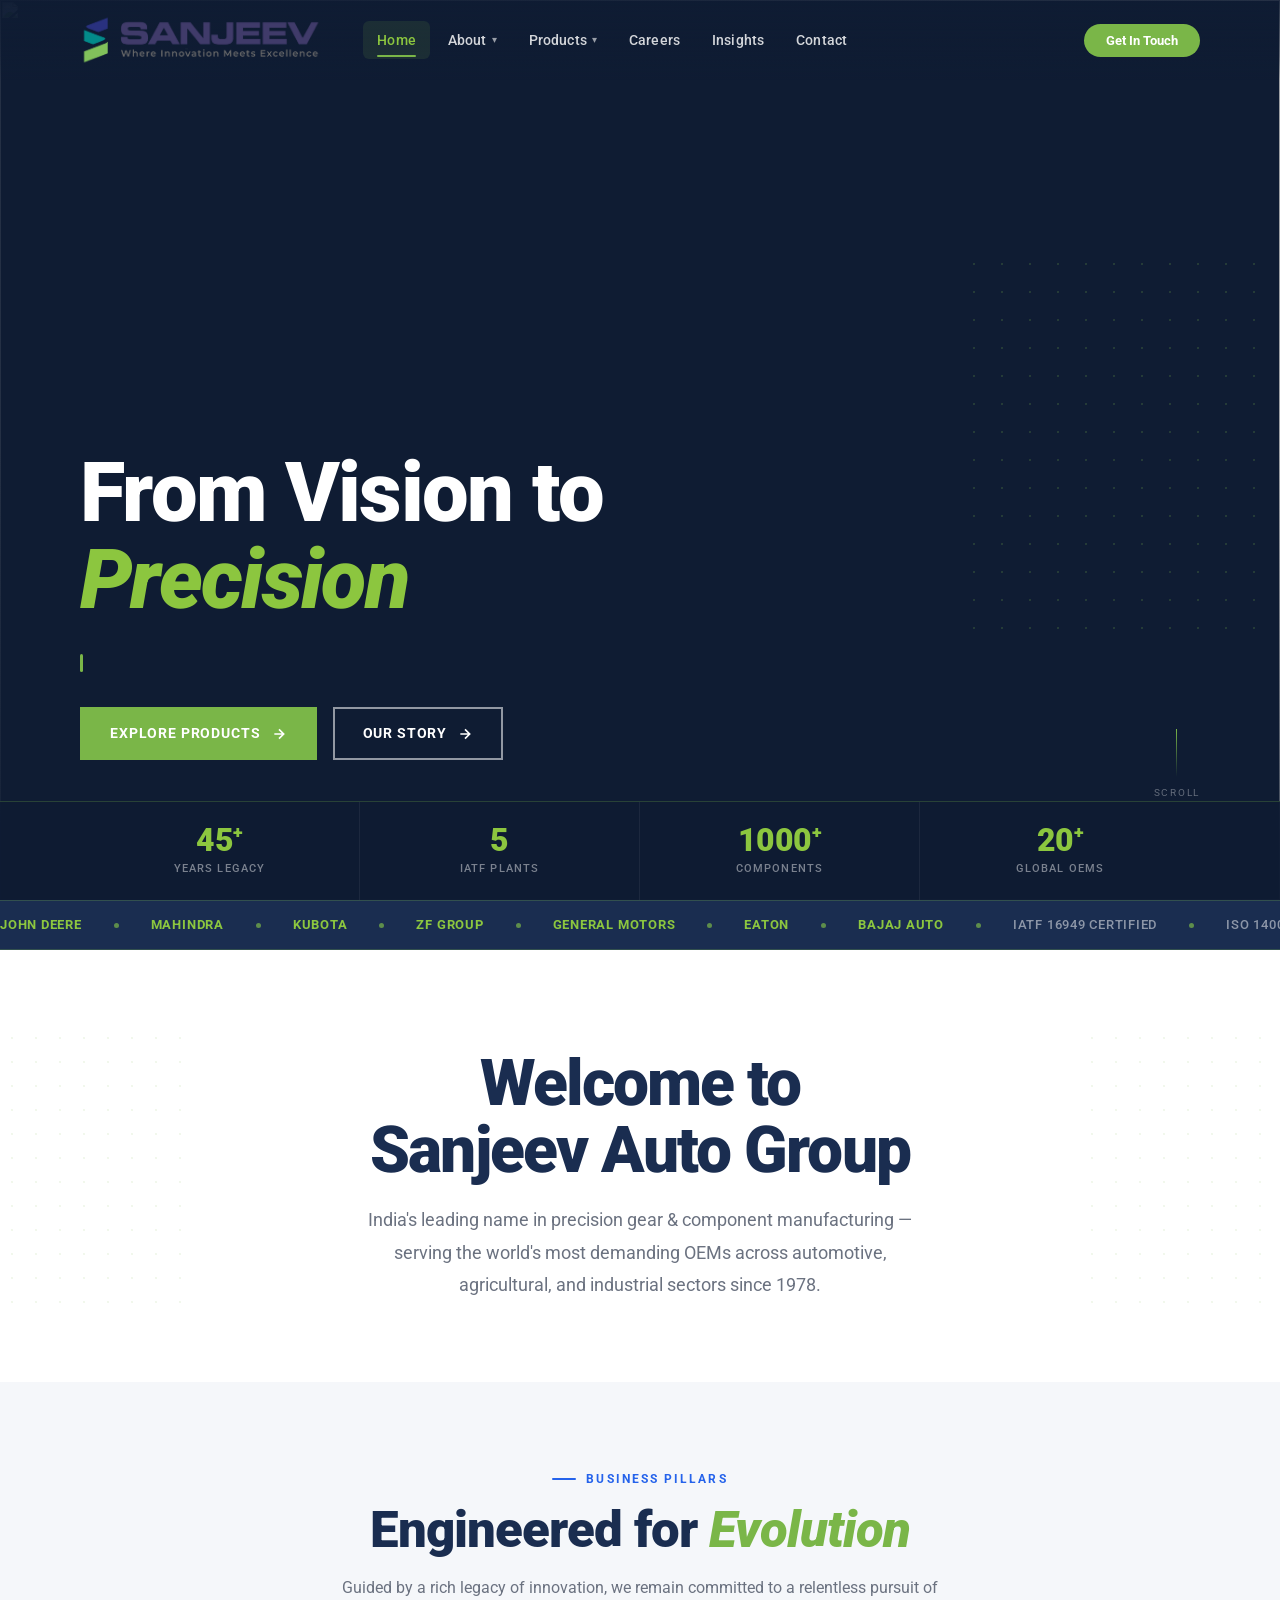
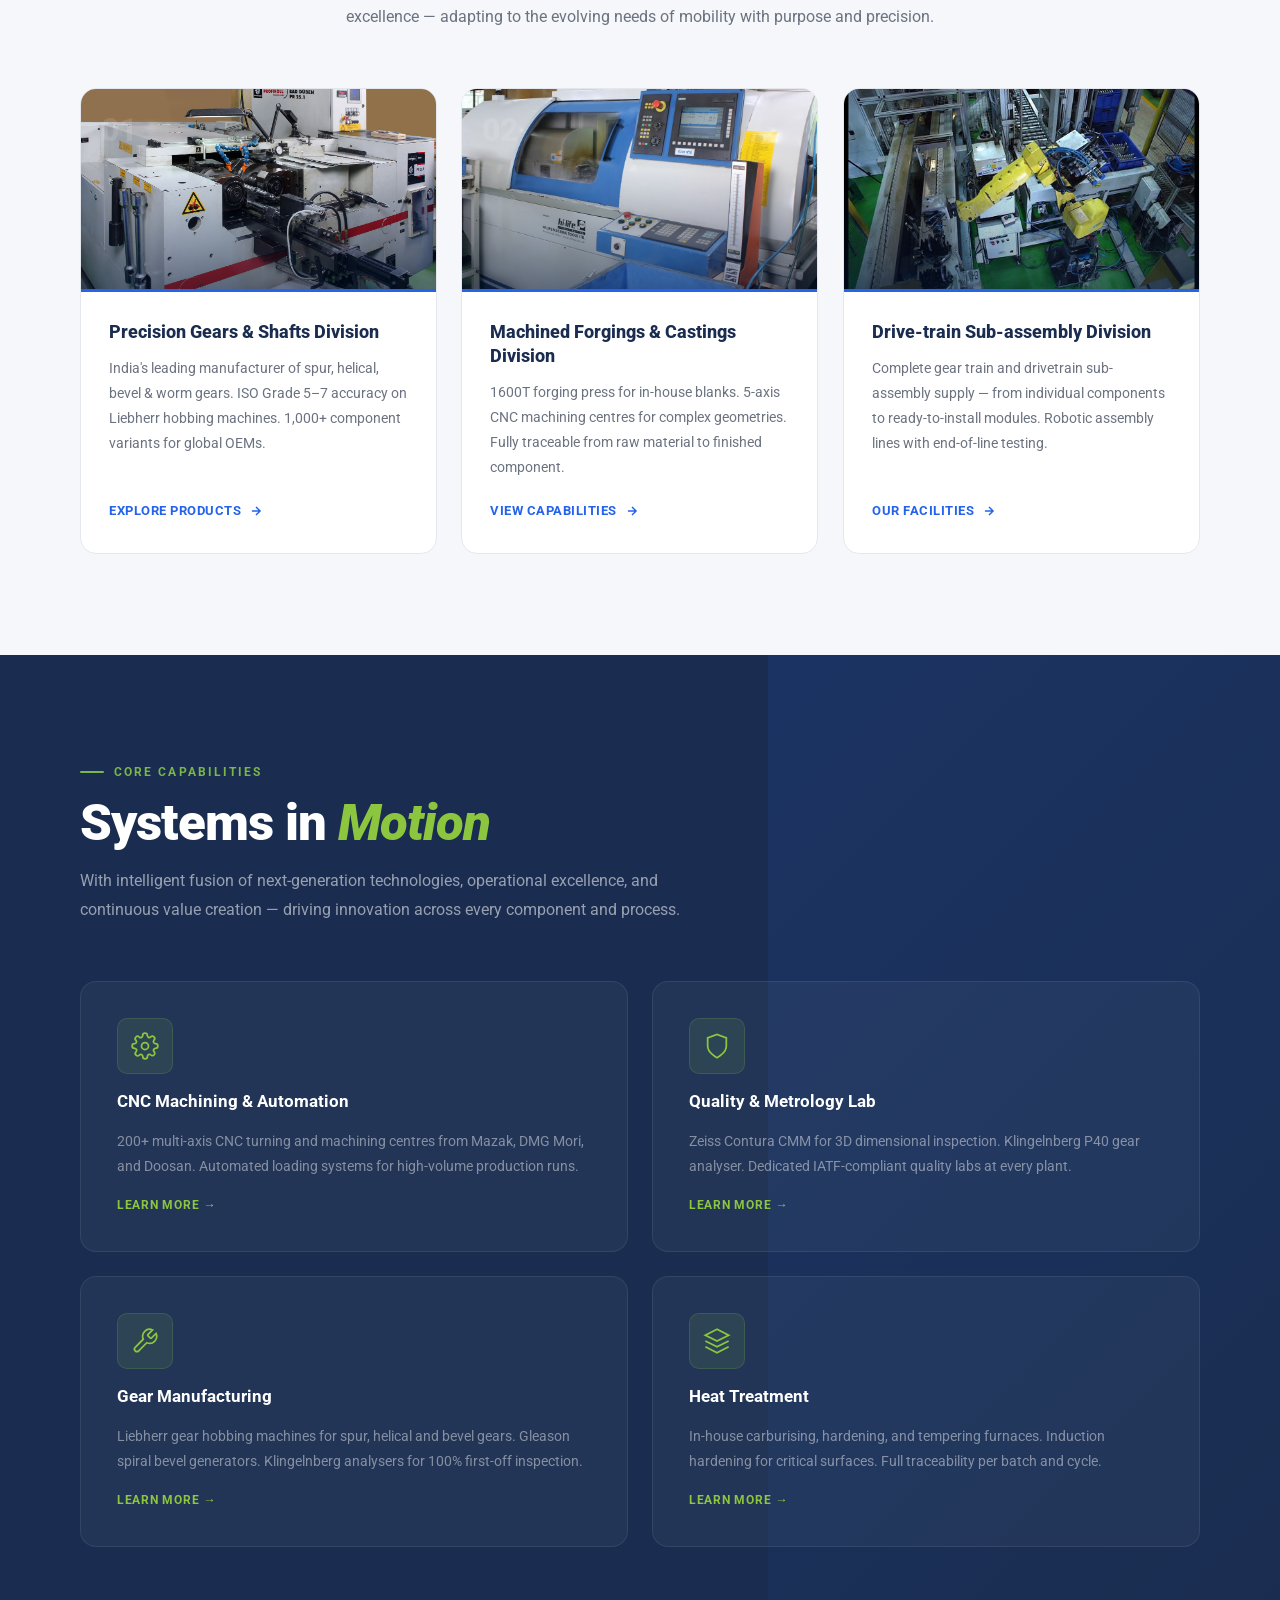
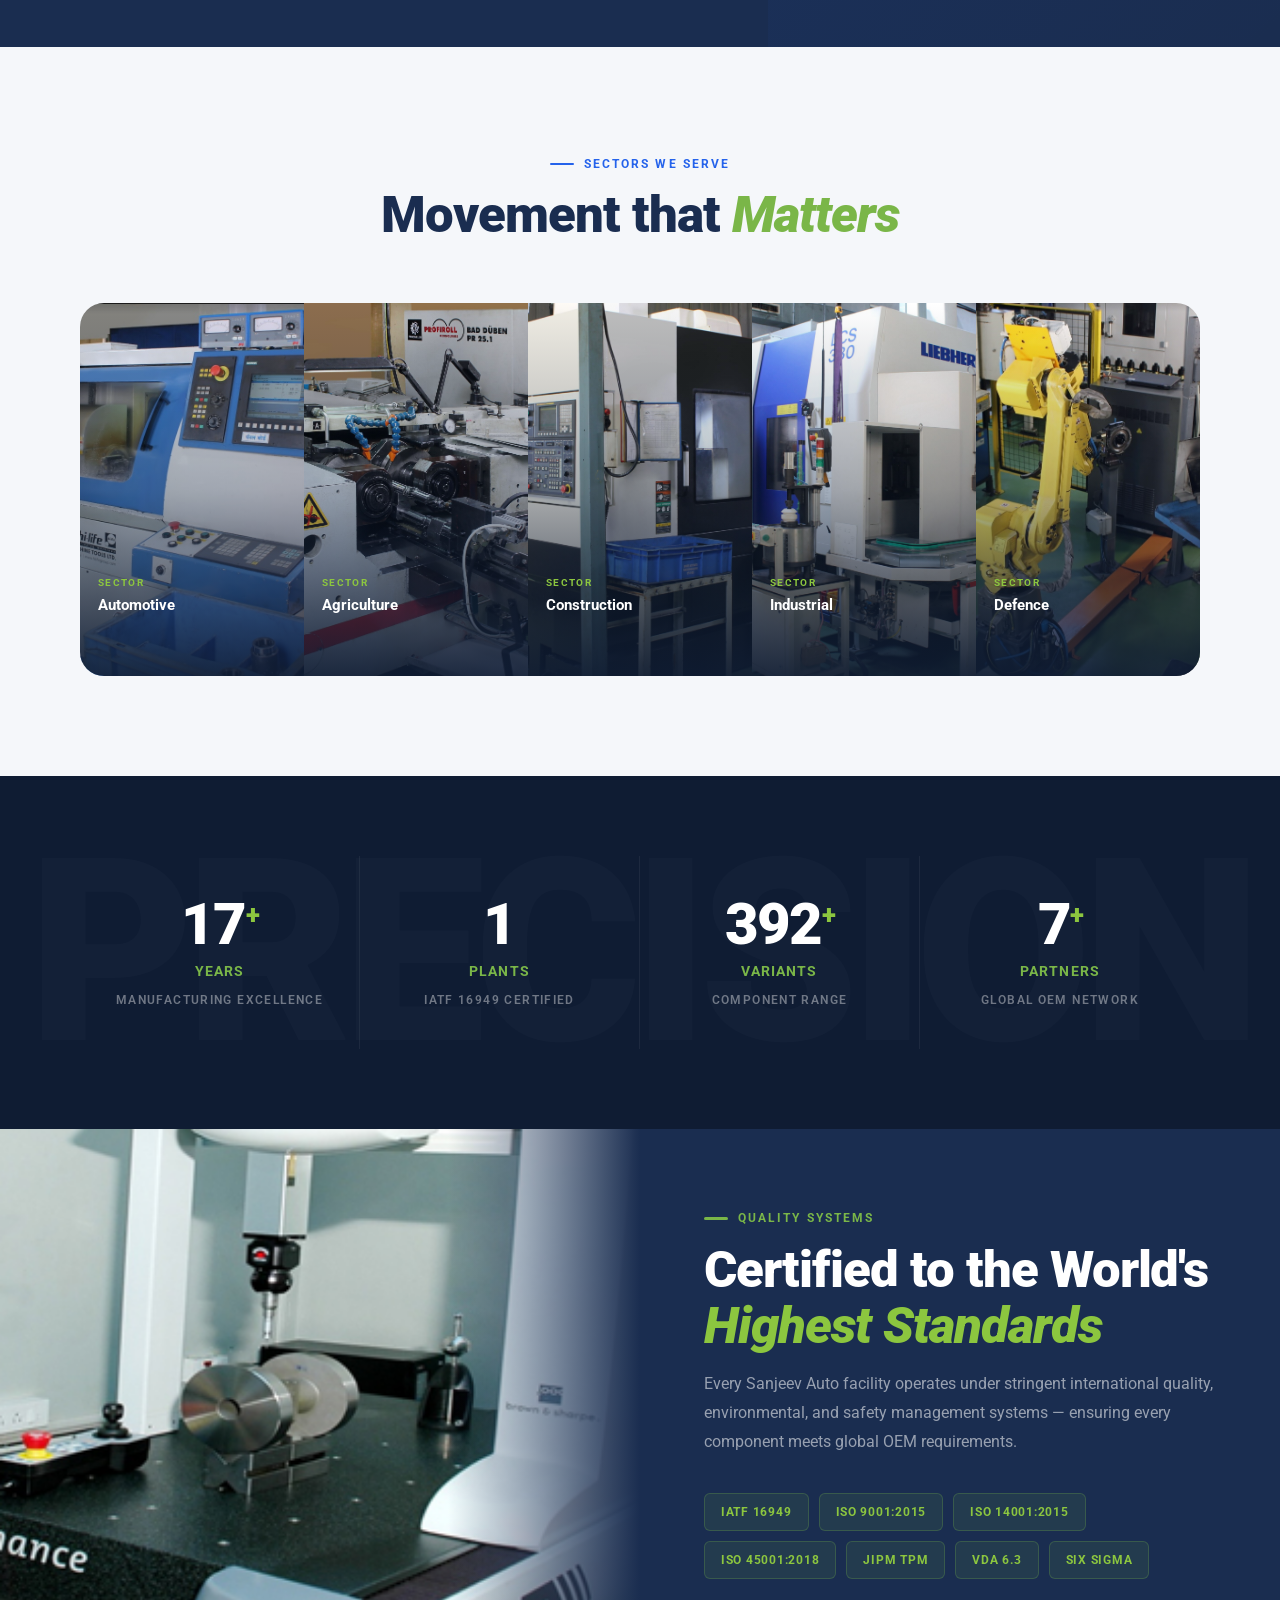
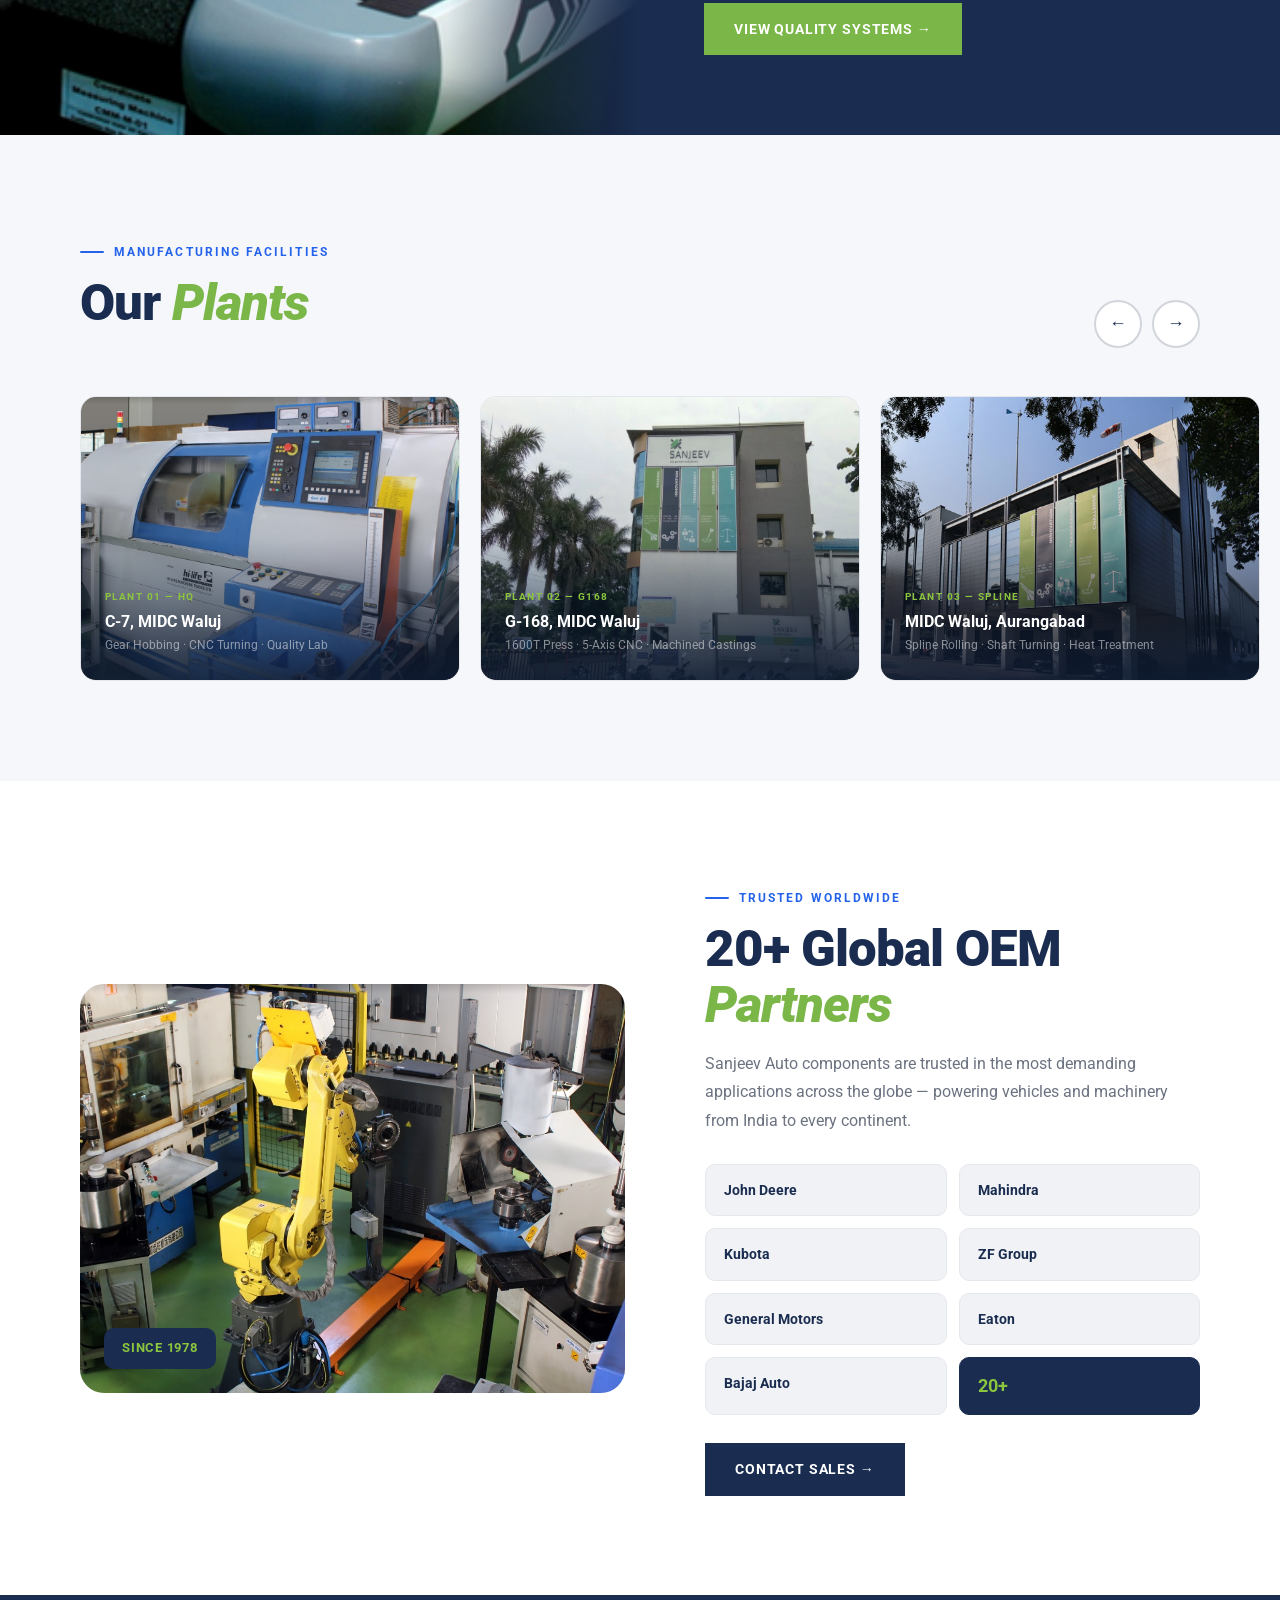
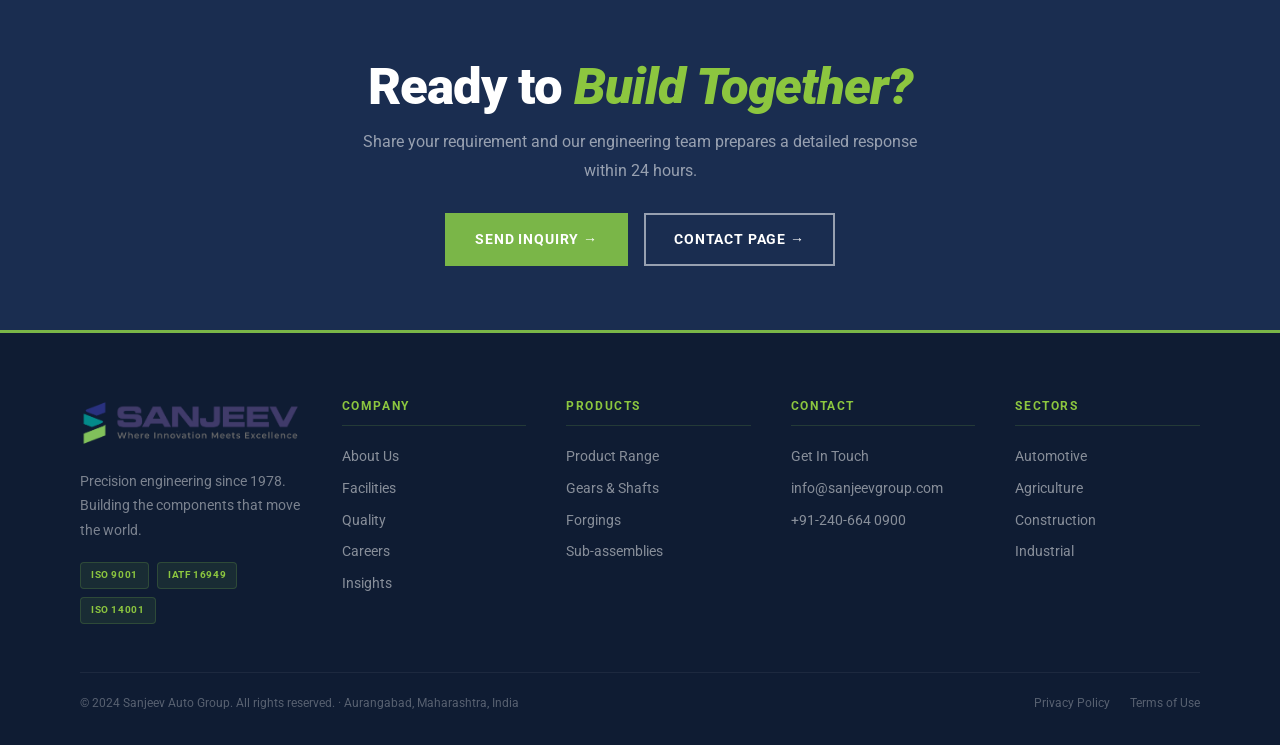
==== commit c934105a: "feat: hero slideshow + freepic images across all pages - Hero section now cycles 7 slides (6 freepic" ====
--- a/index.html
+++ b/index.html
@@ -102,7 +102,19 @@
 <!-- ═══════ HERO ═══════ -->
 <section class="hero">
   <div class="hero-bg">
-    <img class="hero-bg-img" src="images/K96-5.jpg" alt="Sanjeev Auto Precision Manufacturing" />
+    <div class="hero-slides">
+      <div class="hero-slide active"><img src="freepic/high-precision-cnc-machining-center-working-operator-machining-automotive-sample-part-process-industrial-factory.jpg" alt="" /></div>
+      <div class="hero-slide"><img src="freepic/cnc-operator-mechanical-technician-worker-metal-machining-milling-center-tool-workshop.jpg" alt="" /></div>
+      <div class="hero-slide"><img src="freepic/industrial-cnc-lathe-with-sparks-flying-air-cutting-cylindrical-metal-with-lathe-grinder-ai-generated.jpg" alt="" /></div>
+      <div class="hero-slide"><img src="freepic/metalworking-industry-concept-mechanical-engineering-control-lathe-machine-factory.jpg" alt="" /></div>
+      <div class="hero-slide"><img src="freepic/replacing-placing-metal-parts-lathe-machining.jpg" alt="" /></div>
+      <div class="hero-slide"><img src="freepic/high-precision-cnc-machining-center-working-operator-machining-automotive-sample-part-process-industrial-factory%20(1).jpg" alt="" /></div>
+      <div class="hero-slide"><img src="images/K96-5.jpg" alt="" /></div>
+    </div>
+    <video class="hero-bg-video" autoplay muted loop playsinline>
+      <source src="freepic/5186302_Cnc_Head_3840x2160.mov" type="video/quicktime">
+      <source src="freepic/5138472_Cnc_Head_1920x1080.mov" type="video/quicktime">
+    </video>
   </div>
   <div class="hero-overlay"></div>
   <div class="hero-overlay-bottom"></div>
--- a/tata.css
+++ b/tata.css
@@ -1,7 +1,6 @@
 /* ══════════════════════════════════════════════════════════════════
-   SANJEEV AUTO — Tata Motors Design System
-   tata.css — Complete design system inspired by tatamotors.com
-   Colors: Deep Navy #002147, Blue #004aad, White #fff, Gold #c9a84c
+   SANJEEV AUTO — Design System
+   Colors: Navy #1a2d50, Blue #2563eb, Green #7ab648, Teal #009b8d
    Font: Roboto (Google Fonts)
    ══════════════════════════════════════════════════════════════════ */
 
@@ -13,16 +12,19 @@
 }
 
 :root {
-  /* Tata Core Palette */
-  --navy:         #002147;
-  --navy-dk:      #001230;
-  --navy-md:      #003068;
-  --blue:         #004aad;
-  --blue-lt:      #0061d4;
-  --blue-sky:     #4a90d9;
-  --teal:         #00b0cc;
-  --gold:         #c9a84c;
-  --gold-lt:      #e8c46a;
+  /* Core Palette — Logo-derived green + teal accent */
+  --navy:         #1a2d50;
+  --navy-dk:      #0f1c33;
+  --navy-md:      #253d66;
+  --blue:         #2563eb;
+  --blue-lt:      #3b82f6;
+  --blue-sky:     #60a5fa;
+  --teal:         #009b8d;
+  --gold:         #7ab648;
+  --gold-lt:      #8cc63f;
+  --green:        #7ab648;
+  --green-lt:     #8cc63f;
+  --green-dk:     #5a9a2f;
   --red:          #c0392b;
 
   /* Neutral */
@@ -40,8 +42,8 @@
   --text-primary:  #111827;
   --text-secondary:#374151;
   --text-muted:    #6b7280;
-  --text-light:    rgba(255,255,255,0.85);
-  --text-fade:     rgba(255,255,255,0.5);
+  --text-light:    rgba(255,255,255,0.9);
+  --text-fade:     rgba(255,255,255,0.6);
 
   /* Layout */
   --max-w:     1440px;
@@ -63,9 +65,9 @@
 
   /* Shadows */
   --shadow-sm: 0 1px 3px rgba(0,0,0,0.08), 0 1px 2px rgba(0,0,0,0.04);
-  --shadow:    0 4px 12px rgba(0,33,71,0.12);
-  --shadow-lg: 0 12px 40px rgba(0,33,71,0.18);
-  --shadow-xl: 0 24px 64px rgba(0,33,71,0.22);
+  --shadow:    0 4px 12px rgba(26,45,80,0.12);
+  --shadow-lg: 0 12px 40px rgba(26,45,80,0.18);
+  --shadow-xl: 0 24px 64px rgba(26,45,80,0.22);
 }
 
 html { scroll-behavior: smooth; -webkit-font-smoothing: antialiased; }
@@ -132,13 +134,13 @@
   transition: background var(--t), box-shadow var(--t), transform var(--t);
 }
 .navbar.at-top {
-  background: transparent;
+  background: linear-gradient(to bottom, rgba(15,28,51,0.85) 0%, rgba(15,28,51,0.4) 70%, transparent 100%);
 }
 .navbar.scrolled {
   background: var(--navy);
   box-shadow: 0 2px 24px rgba(0,0,0,0.3);
 }
-.navbar.hidden { transform: translateY(-100%); }
+/* navbar always visible — no hide on scroll */
 
 .nav-inner {
   max-width: var(--max-w);
@@ -146,12 +148,12 @@
   padding: 0 var(--pad-x);
   display: flex;
   align-items: center;
-  height: 72px;
+  height: 80px;
   gap: 40px;
 }
 
 .nav-logo { display: flex; align-items: center; flex-shrink: 0; }
-.nav-logo img { height: 44px; width: auto; }
+.nav-logo img { height: 56px; width: auto; filter: brightness(1.15); }
 
 /* Main links */
 .nav-links {
@@ -175,7 +177,7 @@
   white-space: nowrap;
 }
 .nav-link:hover, .nav-link.active { color: #fff; background: rgba(255,255,255,0.1); }
-.nav-link.active { color: var(--gold-lt); background: rgba(201,168,76,0.1); }
+.nav-link.active { color: var(--green-lt); background: rgba(122,182,72,0.12); }
 
 .nav-chevron {
   font-size: 0.6rem;
@@ -214,8 +216,8 @@
   transition: color 0.2s, background 0.2s, padding-left 0.2s;
 }
 .nav-dropdown-menu a:hover {
-  color: var(--gold-lt);
-  background: rgba(201,168,76,0.06);
+  color: var(--green-lt);
+  background: rgba(122,182,72,0.08);
   padding-left: 28px;
 }
 
@@ -244,14 +246,14 @@
   border-radius: var(--r-pill);
   font-size: 0.82rem;
   font-weight: 700;
-  color: var(--navy-dk);
-  background: var(--gold);
+  color: #fff;
+  background: var(--green);
   transition: var(--t);
   white-space: nowrap;
 }
 .nav-btn-primary:hover {
-  background: var(--gold-lt);
-  box-shadow: 0 4px 20px rgba(201,168,76,0.4);
+  background: var(--green-lt);
+  box-shadow: 0 4px 20px rgba(122,182,72,0.45);
   transform: translateY(-1px);
 }
 
@@ -280,12 +282,12 @@
 .mobile-nav {
   display: none;
   position: fixed;
-  top: 72px; left: 0; right: 0;
+  top: 80px; left: 0; right: 0;
   background: var(--navy-dk);
   z-index: 999;
   padding: 16px 0;
   border-top: 1px solid rgba(255,255,255,0.08);
-  max-height: calc(100vh - 72px);
+  max-height: calc(100vh - 80px);
   overflow-y: auto;
 }
 .mobile-nav.open { display: block; }
@@ -298,9 +300,9 @@
   border-bottom: 1px solid rgba(255,255,255,0.04);
   transition: color 0.2s, padding-left 0.2s;
 }
-.mob-nav-link:hover { color: var(--gold-lt); padding-left: 52px; }
+.mob-nav-link:hover { color: var(--green-lt); padding-left: 52px; }
 .mob-nav-sub { padding: 10px 56px; font-size: 0.82rem; color: rgba(255,255,255,0.55); display: block; transition: color 0.2s; }
-.mob-nav-sub:hover { color: var(--gold-lt); }
+.mob-nav-sub:hover { color: var(--green-lt); }
 
 /* ═══════════════════════════════════════════════════════════════
    HERO — Full-viewport, Tata Motors style
@@ -320,15 +322,41 @@
   inset: 0;
   z-index: 0;
 }
-.hero-bg-img {
+/* ── Hero Slideshow ── */
+.hero-slides {
+  position: absolute;
+  inset: 0;
+  z-index: 0;
+}
+.hero-slide {
+  position: absolute;
+  inset: 0;
+  opacity: 0;
+  transition: opacity 1.6s ease-in-out;
+}
+.hero-slide.active { opacity: 1; }
+.hero-slide img {
   width: 100%; height: 100%;
   object-fit: cover;
   object-position: center;
-  transform: scale(1.06);
-  animation: heroZoom 16s ease-out forwards;
-}
-@keyframes heroZoom {
-  to { transform: scale(1); }
+  animation: kenBurns 12s ease-in-out infinite;
+}
+
+/* ── Hero Video (overlays slides when it plays) ── */
+.hero-bg-video {
+  position: absolute;
+  inset: 0;
+  width: 100%; height: 100%;
+  object-fit: cover;
+  z-index: 1;
+  opacity: 0;
+  transition: opacity 1.2s ease;
+}
+.hero-bg-video.is-playing { opacity: 1; }
+@keyframes kenBurns {
+  0%   { transform: scale(1)    translate(0, 0); }
+  50%  { transform: scale(1.15) translate(-1%, -0.5%); }
+  100% { transform: scale(1)    translate(0, 0); }
 }
 
 /* Deep blue gradient overlay — Tata style */
@@ -337,15 +365,15 @@
   inset: 0;
   background: linear-gradient(
     to right,
-    rgba(0,18,48,0.88) 0%,
-    rgba(0,18,48,0.65) 45%,
-    rgba(0,18,48,0.25) 100%
+    rgba(15,28,51,0.88) 0%,
+    rgba(15,28,51,0.6) 45%,
+    rgba(15,28,51,0.2) 100%
   );
 }
 .hero-overlay-bottom {
   position: absolute;
   inset: 0;
-  background: linear-gradient(to top, rgba(0,18,48,0.8) 0%, transparent 50%);
+  background: linear-gradient(to top, rgba(15,28,51,0.75) 0%, transparent 50%);
 }
 
 /* Animated dot pattern — Tata uses dots */
@@ -354,10 +382,11 @@
   right: 0; top: 50%;
   transform: translateY(-50%);
   width: 320px; height: 400px;
-  background-image: radial-gradient(circle, rgba(201,168,76,0.18) 1.5px, transparent 1.5px);
+  background-image: radial-gradient(circle, rgba(122,182,72,0.2) 1.5px, transparent 1.5px);
   background-size: 28px 28px;
   pointer-events: none;
   z-index: 1;
+  animation: floatDots 6s ease-in-out infinite;
 }
 
 .hero-content {
@@ -381,7 +410,7 @@
 }
 .hero-h1 em {
   font-style: italic;
-  color: var(--gold-lt);
+  color: var(--green-lt);
 }
 .hero-line { display: block; opacity: 0; transform: translateY(36px); animation: fadeUp 0.9s var(--ease) forwards; }
 .hero-line:nth-child(1) { animation-delay: 0.2s; }
@@ -462,14 +491,14 @@
 .btn-tata:hover svg { transform: translateX(4px); }
 
 .btn-tata--gold {
-  background: var(--gold);
-  color: var(--navy-dk);
-  border-color: var(--gold);
+  background: var(--green);
+  color: #fff;
+  border-color: var(--green);
 }
 .btn-tata--gold:hover {
-  background: var(--gold-lt);
-  border-color: var(--gold-lt);
-  box-shadow: 0 8px 28px rgba(201,168,76,0.35);
+  background: var(--green-lt);
+  border-color: var(--green-lt);
+  box-shadow: 0 8px 28px rgba(122,182,72,0.4);
   transform: translateY(-2px);
 }
 
@@ -510,10 +539,10 @@
   position: absolute;
   bottom: 0; left: 0; right: 0;
   z-index: 3;
-  background: rgba(0,18,48,0.85);
+  background: rgba(15,28,51,0.85);
   backdrop-filter: blur(12px);
   -webkit-backdrop-filter: blur(12px);
-  border-top: 1px solid rgba(201,168,76,0.2);
+  border-top: 1px solid rgba(122,182,72,0.25);
   display: flex;
   justify-content: center;
 }
@@ -533,12 +562,12 @@
   transition: background 0.2s;
 }
 .hero-stat:last-child { border-right: none; }
-.hero-stat:hover { background: rgba(201,168,76,0.06); }
+.hero-stat:hover { background: rgba(122,182,72,0.08); }
 .hero-stat-n {
   font-family: 'Roboto', sans-serif;
   font-size: clamp(1.6rem, 2.5vw, 2.4rem);
   font-weight: 900;
-  color: var(--gold-lt);
+  color: var(--green-lt);
   line-height: 1;
   letter-spacing: -0.02em;
 }
@@ -587,8 +616,8 @@
    ═══════════════════════════════════════════════════════════════ */
 .marquee-section {
   background: var(--navy);
-  border-top: 1px solid rgba(201,168,76,0.2);
-  border-bottom: 1px solid rgba(201,168,76,0.2);
+  border-top: 1px solid rgba(122,182,72,0.25);
+  border-bottom: 1px solid rgba(122,182,72,0.25);
   padding: 14px 0;
   overflow: hidden;
 }
@@ -606,12 +635,12 @@
   white-space: nowrap;
   font-size: 0.8rem;
   font-weight: 500;
-  color: rgba(255,255,255,0.4);
+  color: rgba(255,255,255,0.5);
   letter-spacing: 0.06em;
   text-transform: uppercase;
 }
-.marquee-content strong { color: var(--gold-lt); font-weight: 700; }
-.mq-dot { width: 5px; height: 5px; border-radius: 50%; background: var(--gold); opacity: 0.6; }
+.marquee-content strong { color: var(--green-lt); font-weight: 700; }
+.mq-dot { width: 5px; height: 5px; border-radius: 50%; background: var(--green); opacity: 0.7; }
 @keyframes marquee {
   from { transform: translateX(0); }
   to   { transform: translateX(-50%); }
@@ -649,10 +678,10 @@
   border-radius: 2px;
   flex-shrink: 0;
 }
-.eyebrow--light { color: var(--gold-lt); }
-.eyebrow--light::before { background: var(--gold); }
-.eyebrow--gold { color: var(--gold); }
-.eyebrow--gold::before { background: var(--gold); }
+.eyebrow--light { color: var(--green-lt); }
+.eyebrow--light::before { background: var(--green); }
+.eyebrow--gold { color: var(--green); }
+.eyebrow--gold::before { background: var(--green); }
 
 /* Section headings — Tata style: large, bold, Roboto */
 .section-h2 {
@@ -665,13 +694,13 @@
   margin-bottom: 16px;
 }
 .section-h2--light { color: #fff; }
-.section-h2--gold  { color: var(--gold-lt); }
+.section-h2--gold  { color: var(--green-lt); }
 
 .section-h2 em {
   font-style: italic;
-  color: var(--blue);
-}
-.section-h2--light em { color: var(--gold-lt); }
+  color: var(--green);
+}
+.section-h2--light em { color: var(--green-lt); }
 
 .section-sub {
   font-size: 1rem;
@@ -702,9 +731,10 @@
   position: absolute;
   top: 50%; transform: translateY(-50%);
   width: 200px; height: 280px;
-  background-image: radial-gradient(circle, rgba(0,74,173,0.08) 1.5px, transparent 1.5px);
+  background-image: radial-gradient(circle, rgba(122,182,72,0.1) 1.5px, transparent 1.5px);
   background-size: 24px 24px;
   pointer-events: none;
+  animation: floatDots 8s ease-in-out infinite;
 }
 .welcome-dots-l { left: 0; }
 .welcome-dots-r { right: 0; }
@@ -832,7 +862,7 @@
   top: 0; right: 0;
   width: 40%;
   height: 100%;
-  background: linear-gradient(135deg, rgba(0,74,173,0.15), transparent);
+  background: linear-gradient(135deg, rgba(37,99,235,0.12), transparent);
   pointer-events: none;
 }
 .motion-grid {
@@ -858,23 +888,23 @@
   position: absolute;
   top: 0; left: 0;
   width: 4px; height: 100%;
-  background: var(--gold);
+  background: var(--green);
   opacity: 0;
   transition: opacity 0.25s;
 }
 .motion-card:hover {
   background: rgba(255,255,255,0.07);
-  border-color: rgba(201,168,76,0.25);
+  border-color: rgba(122,182,72,0.3);
   transform: translateY(-4px);
 }
 .motion-card:hover::before { opacity: 1; }
 .motion-card-icon {
   width: 56px; height: 56px;
   border-radius: var(--r);
-  background: rgba(201,168,76,0.12);
-  border: 1px solid rgba(201,168,76,0.2);
+  background: rgba(122,182,72,0.12);
+  border: 1px solid rgba(122,182,72,0.2);
   display: flex; align-items: center; justify-content: center;
-  color: var(--gold-lt);
+  color: var(--green-lt);
 }
 .motion-card h3 {
   font-family: 'Roboto', sans-serif;
@@ -895,7 +925,7 @@
   gap: 8px;
   font-size: 0.78rem;
   font-weight: 700;
-  color: var(--gold-lt);
+  color: var(--green-lt);
   letter-spacing: 0.06em;
   text-transform: uppercase;
   transition: gap 0.2s;
@@ -931,11 +961,11 @@
 .sector-card:hover img { transform: scale(1.1); }
 .sector-fog {
   position: absolute; inset: 0;
-  background: linear-gradient(to top, rgba(0,18,48,0.95) 0%, rgba(0,18,48,0.35) 50%, transparent);
+  background: linear-gradient(to top, rgba(15,28,51,0.92) 0%, rgba(15,28,51,0.3) 50%, transparent);
   transition: background 0.4s;
 }
 .sector-card:hover .sector-fog {
-  background: linear-gradient(to top, rgba(0,18,48,0.98) 0%, rgba(0,18,48,0.5) 50%, rgba(0,74,173,0.1) 100%);
+  background: linear-gradient(to top, rgba(15,28,51,0.95) 0%, rgba(15,28,51,0.45) 50%, rgba(37,99,235,0.08) 100%);
 }
 .sector-label {
   position: absolute;
@@ -947,7 +977,7 @@
   font-weight: 700;
   letter-spacing: 0.14em;
   text-transform: uppercase;
-  color: var(--gold-lt);
+  color: var(--green-lt);
   margin-bottom: 6px;
   display: block;
 }
@@ -1010,7 +1040,7 @@
   transition: background 0.2s;
 }
 .impact-item:last-child { border-right: none; }
-.impact-item:hover { background: rgba(201,168,76,0.04); }
+.impact-item:hover { background: rgba(122,182,72,0.06); }
 .impact-num {
   font-family: 'Roboto', sans-serif;
   font-size: clamp(2.5rem, 4.5vw, 4rem);
@@ -1020,7 +1050,7 @@
   letter-spacing: -0.03em;
   margin-bottom: 4px;
 }
-.impact-num sup { font-size: 0.45em; color: var(--gold-lt); vertical-align: super; }
+.impact-num sup { font-size: 0.45em; color: var(--green-lt); vertical-align: super; }
 .impact-label {
   font-size: 0.72rem;
   font-weight: 600;
@@ -1032,7 +1062,7 @@
 .impact-unit {
   font-family: 'Roboto', sans-serif;
   font-size: 0.9rem;
-  color: var(--gold);
+  color: var(--green);
   font-weight: 700;
   margin-top: 2px;
   text-transform: uppercase;
@@ -1063,7 +1093,7 @@
   position: absolute;
   bottom: 24px; left: 24px;
   background: var(--navy);
-  color: var(--gold-lt);
+  color: var(--green-lt);
   padding: 10px 18px;
   border-radius: var(--r);
   font-size: 0.8rem;
@@ -1089,7 +1119,7 @@
 }
 .oem-chip:hover {
   background: var(--navy);
-  color: var(--gold-lt);
+  color: var(--green-lt);
   border-color: var(--navy);
 }
 
@@ -1132,12 +1162,12 @@
 }
 .cert-tag {
   padding: 8px 16px;
-  background: rgba(201,168,76,0.1);
-  border: 1px solid rgba(201,168,76,0.25);
+  background: rgba(122,182,72,0.1);
+  border: 1px solid rgba(122,182,72,0.25);
   border-radius: var(--r-sm);
   font-size: 0.78rem;
   font-weight: 700;
-  color: var(--gold-lt);
+  color: var(--green-lt);
   letter-spacing: 0.06em;
   text-transform: uppercase;
 }
@@ -1200,19 +1230,19 @@
 .plant-card:hover img { transform: scale(1.07); }
 .plant-fog {
   position: absolute; inset: 0;
-  background: linear-gradient(to top, rgba(0,18,48,0.9) 0%, rgba(0,18,48,0.2) 50%, transparent);
+  background: linear-gradient(to top, rgba(15,28,51,0.9) 0%, rgba(15,28,51,0.2) 50%, transparent);
 }
 .plant-info { position: absolute; bottom: 0; left: 0; right: 0; padding: 24px; }
-.plant-id { font-size: 0.65rem; font-weight: 700; letter-spacing: 0.14em; text-transform: uppercase; color: var(--gold-lt); margin-bottom: 6px; }
+.plant-id { font-size: 0.65rem; font-weight: 700; letter-spacing: 0.14em; text-transform: uppercase; color: var(--green-lt); margin-bottom: 6px; }
 .plant-name { font-family: 'Roboto', sans-serif; font-size: 1rem; font-weight: 700; color: #fff; line-height: 1.3; }
-.plant-detail { font-size: 0.75rem; color: rgba(255,255,255,0.45); margin-top: 4px; }
+.plant-detail { font-size: 0.75rem; color: rgba(255,255,255,0.5); margin-top: 4px; }
 
 /* ═══════════════════════════════════════════════════════════════
    POPUP FORM — Tata inspired (blue/navy)
    ═══════════════════════════════════════════════════════════════ */
 .popup-overlay {
   position: fixed; inset: 0;
-  background: rgba(0,18,48,0.8);
+  background: rgba(15,28,51,0.8);
   backdrop-filter: blur(8px);
   -webkit-backdrop-filter: blur(8px);
   z-index: 9000;
@@ -1248,8 +1278,8 @@
   position: absolute; bottom: -40px; right: -40px;
   width: 180px; height: 180px;
   border-radius: 50%;
-  background: rgba(201,168,76,0.07);
-  border: 1px solid rgba(201,168,76,0.1);
+  background: rgba(122,182,72,0.08);
+  border: 1px solid rgba(122,182,72,0.12);
 }
 .popup-logo { height: 36px; width: auto; }
 .popup-h2 {
@@ -1261,7 +1291,7 @@
   letter-spacing: -0.02em;
   margin-top: 8px;
 }
-.popup-h2 span { color: var(--gold-lt); font-style: italic; }
+.popup-h2 span { color: var(--green-lt); font-style: italic; }
 .popup-sub {
   font-size: 0.875rem;
   color: rgba(255,255,255,0.5);
@@ -1273,7 +1303,7 @@
   font-family: 'Roboto', sans-serif;
   font-size: 1.8rem;
   font-weight: 900;
-  color: var(--gold-lt);
+  color: var(--green-lt);
   display: block;
   line-height: 1;
 }
@@ -1318,7 +1348,7 @@
 .form-input::placeholder, .form-textarea::placeholder { color: var(--grey-400); }
 .form-input:focus, .form-select:focus, .form-textarea:focus {
   border-color: var(--blue);
-  box-shadow: 0 0 0 3px rgba(0,74,173,0.12);
+  box-shadow: 0 0 0 3px rgba(37,99,235,0.12);
 }
 .form-select { cursor: pointer; }
 .form-textarea { resize: vertical; min-height: 90px; }
@@ -1341,7 +1371,7 @@
 }
 .popup-submit:hover {
   background: var(--blue);
-  box-shadow: 0 8px 28px rgba(0,74,173,0.3);
+  box-shadow: 0 8px 28px rgba(37,99,235,0.35);
   transform: translateY(-2px);
 }
 
@@ -1350,7 +1380,7 @@
    ═══════════════════════════════════════════════════════════════ */
 .footer {
   background: var(--navy-dk);
-  border-top: 3px solid var(--gold);
+  border-top: 3px solid var(--green);
 }
 .footer-top {
   max-width: var(--max-w);
@@ -1361,7 +1391,7 @@
   gap: 40px;
 }
 .footer-brand {}
-.footer-logo { height: 40px; width: auto; margin-bottom: 20px; }
+.footer-logo { height: 52px; width: auto; margin-bottom: 20px; filter: brightness(1.15); }
 .footer-tagline {
   font-size: 0.875rem;
   color: rgba(255,255,255,0.45);
@@ -1377,12 +1407,12 @@
 }
 .footer-cert {
   padding: 4px 10px;
-  background: rgba(201,168,76,0.1);
-  border: 1px solid rgba(201,168,76,0.2);
+  background: rgba(122,182,72,0.1);
+  border: 1px solid rgba(122,182,72,0.22);
   border-radius: 4px;
   font-size: 0.65rem;
   font-weight: 700;
-  color: var(--gold-lt);
+  color: var(--green-lt);
   letter-spacing: 0.06em;
 }
 .footer-col h5 {
@@ -1390,10 +1420,10 @@
   font-weight: 700;
   letter-spacing: 0.14em;
   text-transform: uppercase;
-  color: var(--gold-lt);
+  color: var(--green-lt);
   margin-bottom: 20px;
   padding-bottom: 10px;
-  border-bottom: 1px solid rgba(201,168,76,0.2);
+  border-bottom: 1px solid rgba(122,182,72,0.2);
 }
 .footer-col a {
   display: block;
@@ -1402,7 +1432,7 @@
   margin-bottom: 10px;
   transition: color 0.2s, padding-left 0.2s;
 }
-.footer-col a:hover { color: var(--gold-lt); padding-left: 8px; }
+.footer-col a:hover { color: var(--green-lt); padding-left: 8px; }
 
 .footer-divider {
   max-width: var(--max-w);
@@ -1425,7 +1455,7 @@
 .footer-copy { font-size: 0.78rem; color: rgba(255,255,255,0.3); }
 .footer-bottom-links { display: flex; gap: 20px; }
 .footer-bottom-links a { font-size: 0.78rem; color: rgba(255,255,255,0.3); transition: color 0.2s; }
-.footer-bottom-links a:hover { color: var(--gold-lt); }
+.footer-bottom-links a:hover { color: var(--green-lt); }
 
 /* ═══════════════════════════════════════════════════════════════
    SCROLL TO TOP
@@ -1436,8 +1466,8 @@
   width: 48px; height: 48px;
   border-radius: 50%;
   background: var(--navy);
-  border: 2px solid rgba(201,168,76,0.4);
-  color: var(--gold-lt);
+  border: 2px solid rgba(122,182,72,0.5);
+  color: var(--green-lt);
   font-size: 1.2rem;
   display: flex; align-items: center; justify-content: center;
   cursor: pointer;
@@ -1447,16 +1477,16 @@
   transition: opacity 0.3s, transform 0.3s, background 0.2s;
 }
 .scroll-top.show { opacity: 1; transform: none; }
-.scroll-top:hover { background: var(--blue); border-color: var(--blue); color: #fff; }
+.scroll-top:hover { background: var(--green); border-color: var(--green); color: #fff; }
 
 /* ═══════════════════════════════════════════════════════════════
    PAGE BANNER (inner pages)
    ═══════════════════════════════════════════════════════════════ */
 .page-banner {
   position: relative;
-  height: 55vh;
-  min-height: 380px;
-  max-height: 560px;
+  height: 60vh;
+  min-height: 440px;
+  max-height: 620px;
   overflow: hidden;
   display: flex;
   flex-direction: column;
@@ -1464,57 +1494,59 @@
   background: var(--navy-dk);
 }
 .pb-bg { position: absolute; inset: 0; }
-.pb-bg img { width: 100%; height: 100%; object-fit: cover; transform: scale(1.05); animation: heroZoom 14s ease-out forwards; }
-.pb-overlay { position: absolute; inset: 0; background: linear-gradient(to right, rgba(0,18,48,0.88) 0%, rgba(0,18,48,0.55) 50%, rgba(0,18,48,0.35) 100%); }
-.pb-overlay-bottom { position: absolute; inset: 0; background: linear-gradient(to top, rgba(0,18,48,0.8) 0%, transparent 50%); }
+.pb-bg img { width: 100%; height: 100%; object-fit: cover; animation: kenBurns 12s ease-in-out infinite; }
+.pb-overlay { position: absolute; inset: 0; background: linear-gradient(to right, rgba(15,28,51,0.88) 0%, rgba(15,28,51,0.55) 50%, rgba(15,28,51,0.3) 100%); }
+.pb-overlay-bottom { position: absolute; inset: 0; background: linear-gradient(to top, rgba(15,28,51,0.8) 0%, transparent 50%); }
 
 .pb-breadcrumb {
-  position: absolute;
-  top: calc(72px + 20px); left: 0; right: 0;
+  position: relative;
   z-index: 2;
   max-width: var(--max-w);
   margin: 0 auto;
   padding: 0 var(--pad-x);
+  padding-top: calc(80px + 28px);
   display: flex;
   align-items: center;
   gap: 8px;
   font-size: 0.78rem;
   color: rgba(255,255,255,0.4);
+  margin-bottom: 28px;
 }
 .pb-breadcrumb a { color: rgba(255,255,255,0.4); transition: color 0.2s; }
-.pb-breadcrumb a:hover { color: var(--gold-lt); }
+.pb-breadcrumb a:hover { color: var(--green-lt); }
 .pb-breadcrumb span { color: rgba(255,255,255,0.55); }
 
 .pb-content {
   position: relative; z-index: 2;
   max-width: var(--max-w);
   margin: 0 auto;
-  padding: 0 var(--pad-x) 52px;
+  padding: 0 var(--pad-x) 56px;
   width: 100%;
+  margin-top: auto;
 }
 .pb-eyebrow {
-  font-size: 0.72rem;
+  font-size: 0.75rem;
   font-weight: 700;
   letter-spacing: 0.18em;
   text-transform: uppercase;
-  color: var(--gold-lt);
-  margin-bottom: 10px;
+  color: var(--green-lt);
+  margin-bottom: 14px;
   display: flex;
   align-items: center;
   gap: 10px;
 }
-.pb-eyebrow::before { content: ''; width: 20px; height: 2.5px; background: var(--gold); display: inline-block; }
+.pb-eyebrow::before { content: ''; width: 20px; height: 2.5px; background: var(--green); display: inline-block; }
 .pb-content h1 {
   font-family: 'Roboto', sans-serif;
-  font-size: clamp(2.2rem, 5vw, 4.5rem);
+  font-size: clamp(2rem, 4.5vw, 3.8rem);
   font-weight: 900;
   color: #fff;
-  line-height: 1.05;
-  letter-spacing: -0.03em;
-  margin-bottom: 16px;
-}
-.pb-content h1 em { font-style: italic; color: var(--gold-lt); }
-.pb-content > p { font-size: 1rem; color: rgba(255,255,255,0.5); line-height: 1.75; max-width: 520px; }
+  line-height: 1.12;
+  letter-spacing: -0.02em;
+  margin-bottom: 18px;
+}
+.pb-content h1 em { font-style: italic; color: var(--green-lt); }
+.pb-content > p { font-size: 0.95rem; color: rgba(255,255,255,0.55); line-height: 1.75; max-width: 520px; }
 
 /* Inner page section */
 .inner-section { padding: 80px 0; }
@@ -1538,12 +1570,12 @@
   transition: background 0.2s;
 }
 .strip-item:last-child { border-right: none; }
-.strip-item:hover { background: rgba(201,168,76,0.05); }
+.strip-item:hover { background: rgba(122,182,72,0.06); }
 .strip-n {
   font-family: 'Roboto', sans-serif;
   font-size: clamp(1.8rem, 3vw, 2.8rem);
   font-weight: 900;
-  color: var(--gold-lt);
+  color: var(--green-lt);
   line-height: 1;
   letter-spacing: -0.02em;
 }
@@ -1559,8 +1591,8 @@
 .intro-img-badge {
   position: absolute;
   bottom: 20px; right: 20px;
-  background: var(--gold);
-  color: var(--navy-dk);
+  background: var(--green);
+  color: #fff;
   padding: 10px 18px;
   font-size: 0.78rem;
   font-weight: 800;
@@ -1587,8 +1619,8 @@
 .tata-card-icon {
   width: 52px; height: 52px;
   border-radius: var(--r);
-  background: rgba(0,74,173,0.08);
-  border: 1px solid rgba(0,74,173,0.15);
+  background: rgba(37,99,235,0.08);
+  border: 1px solid rgba(37,99,235,0.15);
   display: flex; align-items: center; justify-content: center;
   color: var(--blue);
   margin-bottom: 18px;
@@ -1600,7 +1632,7 @@
 .dark-card {
   background: rgba(255,255,255,0.04);
   border: 1px solid rgba(255,255,255,0.08);
-  border-top: 3px solid var(--gold);
+  border-top: 3px solid var(--green);
   border-radius: 0 0 var(--r-lg) var(--r-lg);
   padding: 28px;
   transition: background var(--t), transform var(--t);
@@ -1615,13 +1647,13 @@
 .tl-item { display: grid; grid-template-columns: 1fr 40px 1fr; gap: 0; align-items: start; margin-bottom: 48px; }
 .tl-dot-wrap { display: flex; justify-content: center; padding-top: 6px; }
 .tl-dot { width: 14px; height: 14px; border-radius: 50%; background: #fff; border: 2px solid var(--blue); transition: var(--t); z-index: 1; }
-.tl-dot--active { background: var(--gold); border-color: var(--gold); box-shadow: 0 0 12px rgba(201,168,76,0.5); }
+.tl-dot--active { background: var(--green); border-color: var(--green); box-shadow: 0 0 12px rgba(122,182,72,0.5); }
 .tl-yr { font-family: 'Roboto', sans-serif; font-size: 1.2rem; font-weight: 900; color: rgba(255,255,255,0.1); text-align: right; padding: 4px 24px 0 0; }
 .tl-yr--right { text-align: left; padding: 4px 0 0 24px; }
 .tl-card { background: var(--white); border: 1px solid var(--grey-200); border-left: 3px solid var(--blue); border-radius: 0 var(--r) var(--r) 0; padding: 20px 24px; margin-right: 24px; transition: box-shadow 0.3s; }
 .tl-card:hover { box-shadow: var(--shadow-lg); }
 .tl-card--right { margin-right: 0; margin-left: 24px; border-left: none; border-right: 3px solid var(--blue); border-radius: var(--r) 0 0 var(--r); }
-.tl-card--active { border-color: var(--gold); background: rgba(201,168,76,0.04); }
+.tl-card--active { border-color: var(--green); background: rgba(122,182,72,0.04); }
 .tl-card h4 { font-family: 'Roboto', sans-serif; font-size: 0.95rem; font-weight: 700; color: var(--navy); margin-bottom: 6px; }
 .tl-card p { font-size: 0.82rem; color: var(--text-muted); line-height: 1.7; }
 
@@ -1629,9 +1661,9 @@
 .img-cap-card { border-radius: var(--r-lg); overflow: hidden; position: relative; aspect-ratio: 16/10; cursor: pointer; background: var(--grey-200); }
 .img-cap-card img { width: 100%; height: 100%; object-fit: cover; transition: transform 0.6s var(--ease); }
 .img-cap-card:hover img { transform: scale(1.07); }
-.img-cap-fog { position: absolute; inset: 0; background: linear-gradient(to top, rgba(0,18,48,0.9) 0%, rgba(0,18,48,0.2) 50%, transparent); }
+.img-cap-fog { position: absolute; inset: 0; background: linear-gradient(to top, rgba(15,28,51,0.9) 0%, rgba(15,28,51,0.2) 50%, transparent); }
 .img-cap-body { position: absolute; bottom: 0; left: 0; right: 0; padding: 22px 24px; }
-.img-cap-pill { font-size: 0.62rem; font-weight: 700; letter-spacing: 0.14em; text-transform: uppercase; color: var(--gold-lt); margin-bottom: 4px; display: block; }
+.img-cap-pill { font-size: 0.62rem; font-weight: 700; letter-spacing: 0.14em; text-transform: uppercase; color: var(--green-lt); margin-bottom: 4px; display: block; }
 .img-cap-title { font-family: 'Roboto', sans-serif; font-size: 1rem; font-weight: 700; color: #fff; line-height: 1.3; margin-bottom: 4px; }
 .img-cap-sub { font-size: 0.75rem; color: rgba(255,255,255,0.4); }
 
@@ -1639,14 +1671,14 @@
 .cert-blocks { display: grid; grid-template-columns: repeat(3, 1fr); gap: 20px; }
 .cert-block {
   background: var(--navy);
-  border: 1px solid rgba(201,168,76,0.15);
+  border: 1px solid rgba(122,182,72,0.18);
   border-radius: var(--r-lg);
   padding: 32px 24px;
   text-align: center;
   transition: border-color 0.3s, transform 0.3s;
 }
-.cert-block:hover { border-color: rgba(201,168,76,0.4); transform: translateY(-4px); }
-.cert-code { font-family: 'Roboto', sans-serif; font-size: 1.8rem; font-weight: 900; color: var(--gold-lt); line-height: 1; }
+.cert-block:hover { border-color: rgba(122,182,72,0.4); transform: translateY(-4px); }
+.cert-code { font-family: 'Roboto', sans-serif; font-size: 1.8rem; font-weight: 900; color: var(--green-lt); line-height: 1; }
 .cert-num { display: block; font-size: 0.85rem; font-weight: 700; color: rgba(255,255,255,0.55); margin: 4px 0 10px; }
 .cert-desc { font-size: 0.78rem; color: rgba(255,255,255,0.35); line-height: 1.65; }
 
@@ -1654,8 +1686,8 @@
 .process-row { display: grid; grid-template-columns: repeat(4, 1fr); gap: 0; border: 1px solid var(--grey-200); border-radius: var(--r-xl); overflow: hidden; }
 .process-step { padding: 32px 24px; border-right: 1px solid var(--grey-200); position: relative; transition: background 0.25s; }
 .process-step:last-child { border-right: none; }
-.process-step:hover { background: rgba(0,74,173,0.03); }
-.process-step-n { font-family: 'Roboto', sans-serif; font-size: 3rem; font-weight: 900; color: rgba(0,18,48,0.05); line-height: 1; margin-bottom: 14px; }
+.process-step:hover { background: rgba(37,99,235,0.03); }
+.process-step-n { font-family: 'Roboto', sans-serif; font-size: 3rem; font-weight: 900; color: rgba(26,45,80,0.06); line-height: 1; margin-bottom: 14px; }
 .process-step h4 { font-family: 'Roboto', sans-serif; font-size: 0.95rem; font-weight: 700; color: var(--navy); margin-bottom: 8px; }
 .process-step p { font-size: 0.82rem; color: var(--text-muted); line-height: 1.7; }
 
@@ -1688,7 +1720,7 @@
   justify-content: center;
   gap: 10px;
 }
-.cf-submit:hover { background: var(--blue); box-shadow: 0 8px 24px rgba(0,74,173,0.25); transform: translateY(-2px); }
+.cf-submit:hover { background: var(--blue); box-shadow: 0 8px 24px rgba(37,99,235,0.3); transform: translateY(-2px); }
 
 /* Contact info card */
 .contact-info-card {
@@ -1699,22 +1731,22 @@
 .contact-info-card h2 { font-family: 'Roboto', sans-serif; font-size: 1.25rem; font-weight: 800; color: #fff; margin-bottom: 24px; }
 .contact-row { display: flex; align-items: flex-start; gap: 14px; padding: 16px 0; border-bottom: 1px solid rgba(255,255,255,0.06); }
 .contact-row:last-child { border-bottom: none; padding-bottom: 0; }
-.contact-row-icon { width: 40px; height: 40px; border-radius: 10px; background: rgba(201,168,76,0.1); border: 1px solid rgba(201,168,76,0.15); display: flex; align-items: center; justify-content: center; color: var(--gold-lt); flex-shrink: 0; }
+.contact-row-icon { width: 40px; height: 40px; border-radius: 10px; background: rgba(122,182,72,0.1); border: 1px solid rgba(122,182,72,0.18); display: flex; align-items: center; justify-content: center; color: var(--green-lt); flex-shrink: 0; }
 .contact-row-label { font-size: 0.65rem; font-weight: 700; letter-spacing: 0.12em; text-transform: uppercase; color: rgba(255,255,255,0.35); display: block; margin-bottom: 3px; }
 .contact-row-body p, .contact-row-body a { font-size: 0.88rem; color: rgba(255,255,255,0.75); line-height: 1.6; transition: color 0.2s; }
-.contact-row-body a:hover { color: var(--gold-lt); }
+.contact-row-body a:hover { color: var(--green-lt); }
 
 /* Job cards */
 .job-card { background: var(--white); border: 1px solid var(--grey-200); border-left: 3px solid var(--blue); border-radius: 0 var(--r-lg) var(--r-lg) 0; padding: 28px 32px; transition: transform var(--t), box-shadow var(--t), border-color var(--t); }
-.job-card:hover { transform: translateY(-4px); box-shadow: var(--shadow-lg); border-left-color: var(--gold); }
+.job-card:hover { transform: translateY(-4px); box-shadow: var(--shadow-lg); border-left-color: var(--green); }
 .job-title-row { display: flex; justify-content: space-between; align-items: flex-start; gap: 12px; margin-bottom: 12px; }
 .job-title { font-family: 'Roboto', sans-serif; font-size: 1.05rem; font-weight: 800; color: var(--navy); }
-.job-dept-pill { padding: 4px 12px; background: rgba(0,74,173,0.08); border: 1px solid rgba(0,74,173,0.15); border-radius: var(--r-pill); font-size: 0.68rem; font-weight: 700; color: var(--blue); letter-spacing: 0.04em; white-space: nowrap; }
+.job-dept-pill { padding: 4px 12px; background: rgba(37,99,235,0.08); border: 1px solid rgba(37,99,235,0.15); border-radius: var(--r-pill); font-size: 0.68rem; font-weight: 700; color: var(--blue); letter-spacing: 0.04em; white-space: nowrap; }
 .job-meta { display: flex; gap: 16px; margin-bottom: 12px; flex-wrap: wrap; }
 .job-meta-item { display: flex; align-items: center; gap: 5px; font-size: 0.78rem; color: var(--text-muted); }
 .job-desc { font-size: 0.875rem; color: var(--text-muted); line-height: 1.75; margin-bottom: 18px; }
 .job-apply-btn { display: inline-flex; align-items: center; gap: 8px; padding: 9px 20px; background: var(--navy); color: #fff; border: none; border-radius: var(--r-pill); font-family: 'Roboto', sans-serif; font-size: 0.8rem; font-weight: 700; cursor: pointer; transition: var(--t); }
-.job-apply-btn:hover { background: var(--blue); box-shadow: 0 6px 20px rgba(0,74,173,0.25); transform: translateY(-2px); }
+.job-apply-btn:hover { background: var(--blue); box-shadow: 0 6px 20px rgba(37,99,235,0.3); transform: translateY(-2px); }
 
 /* Blog cards */
 .blog-card { background: var(--white); border: 1px solid var(--grey-200); border-radius: var(--r-lg); overflow: hidden; transition: transform var(--t), box-shadow var(--t); }
@@ -1731,7 +1763,7 @@
 
 /* File drop */
 .file-drop { border: 2px dashed var(--grey-300); border-radius: var(--r-lg); padding: 36px 24px; text-align: center; cursor: pointer; transition: border-color 0.2s, background 0.2s; }
-.file-drop:hover { border-color: var(--blue); background: rgba(0,74,173,0.03); }
+.file-drop:hover { border-color: var(--blue); background: rgba(37,99,235,0.03); }
 .file-drop p { font-size: 0.875rem; color: var(--text-muted); margin: 8px 0 4px; }
 .file-drop p span { color: var(--blue); font-weight: 600; text-decoration: underline; }
 .file-drop small { font-size: 0.72rem; color: var(--grey-400); }
@@ -1739,7 +1771,7 @@
 /* OEM grid */
 .oem-grid { display: grid; grid-template-columns: repeat(4, 1fr); gap: 12px; margin-top: 40px; }
 .oem-block { background: rgba(255,255,255,0.04); border: 1px solid rgba(255,255,255,0.08); border-radius: var(--r); padding: 20px; text-align: center; transition: background var(--t), border-color var(--t); }
-.oem-block:hover { background: rgba(255,255,255,0.08); border-color: rgba(201,168,76,0.25); }
+.oem-block:hover { background: rgba(255,255,255,0.08); border-color: rgba(122,182,72,0.3); }
 .oem-block-name { font-family: 'Roboto', sans-serif; font-size: 1rem; font-weight: 700; color: #fff; line-height: 1.3; }
 .oem-block-sector { font-size: 0.7rem; color: rgba(255,255,255,0.35); letter-spacing: 0.06em; margin-top: 4px; }
 
@@ -1808,3 +1840,124 @@
   .footer-top { grid-template-columns: 1fr; }
   .hero-stats-inner { grid-template-columns: 1fr 1fr; }
 }
+
+/* ═══════════════════════════════════════════════════════════════
+   ANIMATIONS
+   ═══════════════════════════════════════════════════════════════ */
+
+/* Floating dots pattern */
+@keyframes floatDots {
+  0%, 100% { transform: translateY(-50%); }
+  50%      { transform: translateY(-48%); }
+}
+
+/* Shimmer sweep on buttons */
+.btn-tata--gold {
+  position: relative;
+  overflow: hidden;
+}
+.btn-tata--gold::after {
+  content: '';
+  position: absolute;
+  top: 0; left: -100%;
+  width: 100%; height: 100%;
+  background: linear-gradient(90deg, transparent, rgba(255,255,255,0.25), transparent);
+  animation: shimmer 3s ease-in-out infinite;
+}
+@keyframes shimmer {
+  0%   { left: -100%; }
+  50%  { left: 100%; }
+  100% { left: 100%; }
+}
+
+/* Pulse glow on hero stat numbers */
+.hero-stat-n {
+  animation: pulseGlow 3s ease-in-out infinite;
+}
+@keyframes pulseGlow {
+  0%, 100% { text-shadow: 0 0 0 transparent; }
+  50%      { text-shadow: 0 0 18px rgba(122,182,72,0.35); }
+}
+
+/* Gentle float for nav logo */
+.nav-logo img {
+  animation: gentleFloat 4s ease-in-out infinite;
+}
+@keyframes gentleFloat {
+  0%, 100% { transform: translateY(0); }
+  50%      { transform: translateY(-2px); }
+}
+
+/* Card hover lift with glow */
+.pillar-card:hover {
+  box-shadow: 0 20px 60px rgba(122,182,72,0.12), var(--shadow-xl);
+}
+.motion-card:hover {
+  box-shadow: 0 12px 40px rgba(122,182,72,0.1);
+}
+
+/* Scroll line pulse */
+.hero-scroll-line {
+  background: linear-gradient(to bottom, var(--green), transparent);
+}
+
+/* Rotating bar pulse */
+.hero-rotating-bar {
+  animation: barPulse 2s ease-in-out infinite;
+}
+@keyframes barPulse {
+  0%, 100% { opacity: 1; height: 18px; }
+  50%      { opacity: 0.6; height: 24px; }
+}
+
+/* Blog card image parallax on hover */
+.blog-card:hover .blog-img img {
+  transform: scale(1.07) translateY(-2%);
+}
+
+/* Sector card shine on hover */
+.sector-card::after {
+  content: '';
+  position: absolute;
+  top: 0; left: -100%;
+  width: 50%; height: 100%;
+  background: linear-gradient(90deg, transparent, rgba(255,255,255,0.06), transparent);
+  z-index: 2;
+  transition: left 0.6s ease;
+}
+.sector-card:hover::after {
+  left: 150%;
+}
+
+/* Impact number entrance */
+.impact-num {
+  animation: impactPop 0.6s var(--ease) backwards;
+}
+.impact-item:nth-child(1) .impact-num { animation-delay: 0.1s; }
+.impact-item:nth-child(2) .impact-num { animation-delay: 0.2s; }
+.impact-item:nth-child(3) .impact-num { animation-delay: 0.3s; }
+.impact-item:nth-child(4) .impact-num { animation-delay: 0.4s; }
+@keyframes impactPop {
+  from { transform: scale(0.8); opacity: 0; }
+  to   { transform: scale(1);   opacity: 1; }
+}
+
+/* Navbar link underline animation */
+.nav-link::after {
+  content: '';
+  position: absolute;
+  bottom: 2px; left: 14px; right: 14px;
+  height: 2px;
+  background: var(--green);
+  border-radius: 1px;
+  transform: scaleX(0);
+  transform-origin: center;
+  transition: transform 0.3s var(--ease);
+}
+.nav-link:hover::after,
+.nav-link.active::after {
+  transform: scaleX(1);
+}
+.nav-link {
+  position: relative;
+}
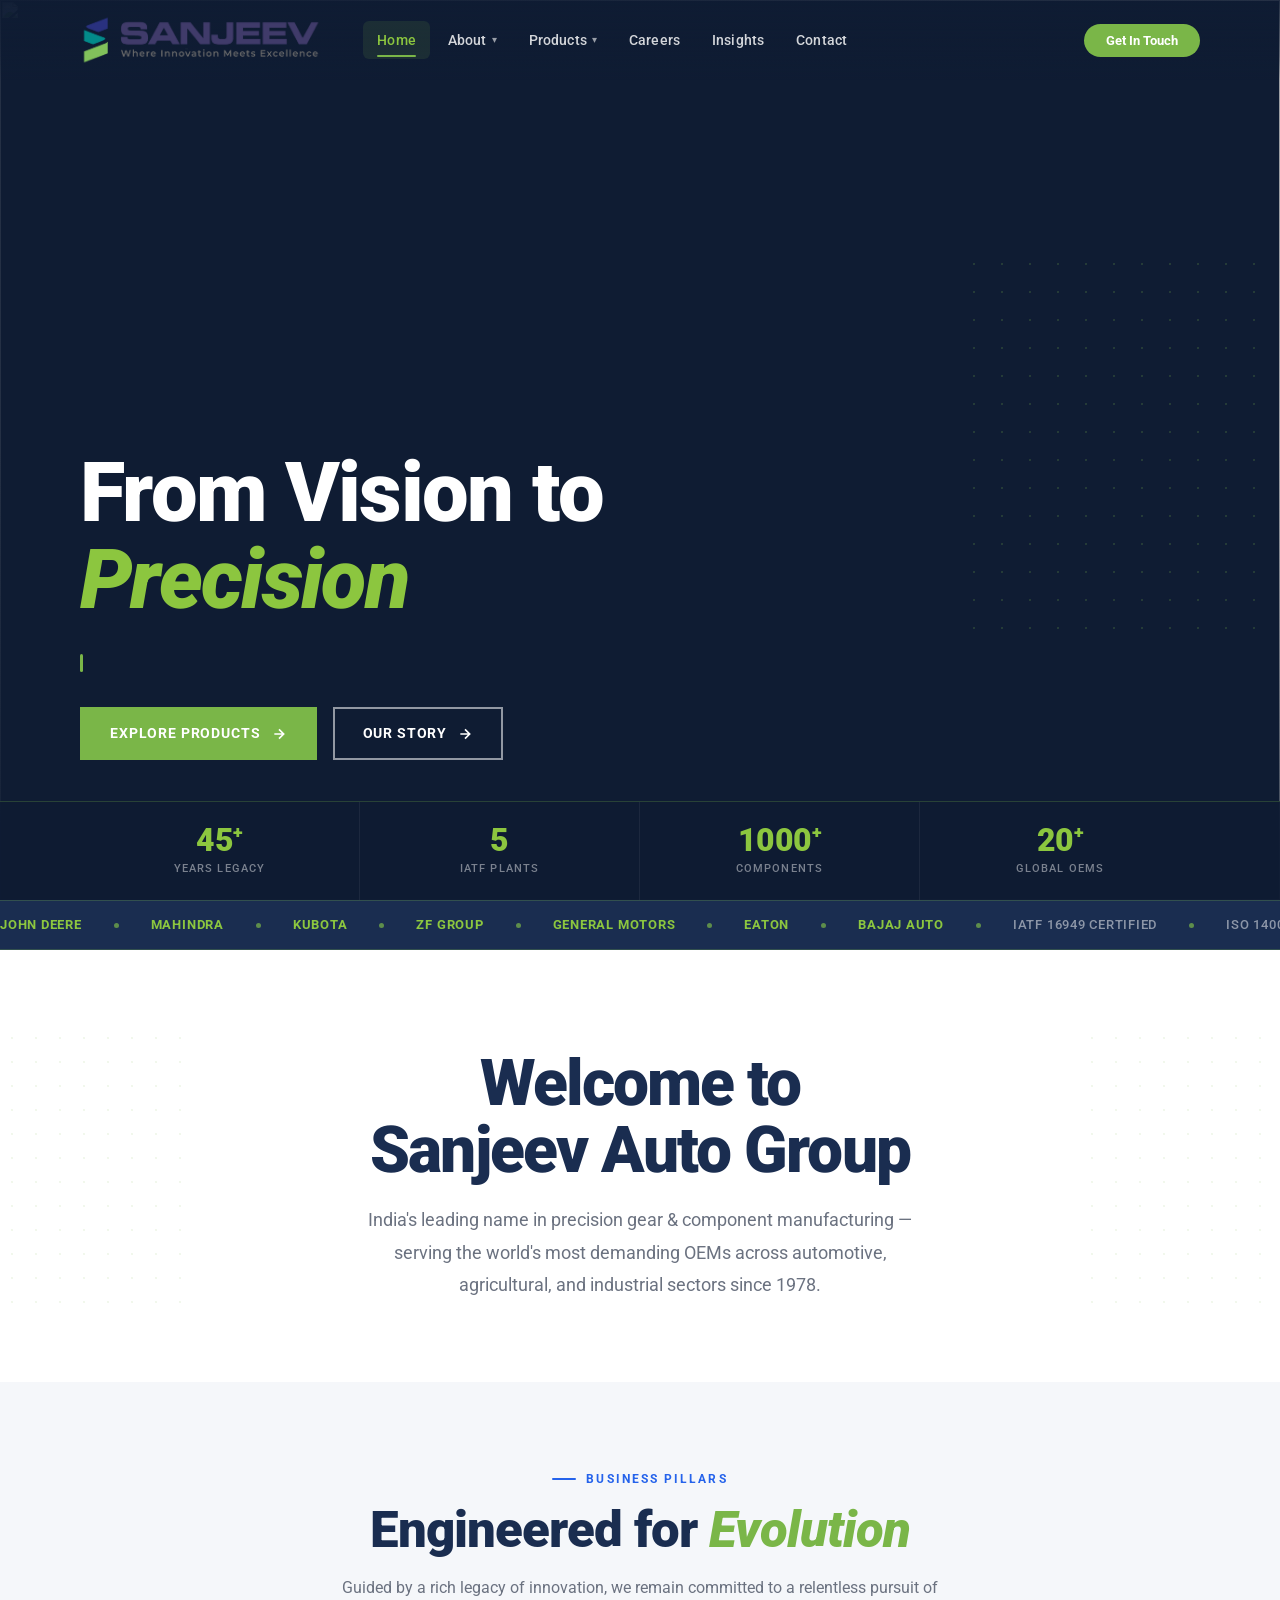
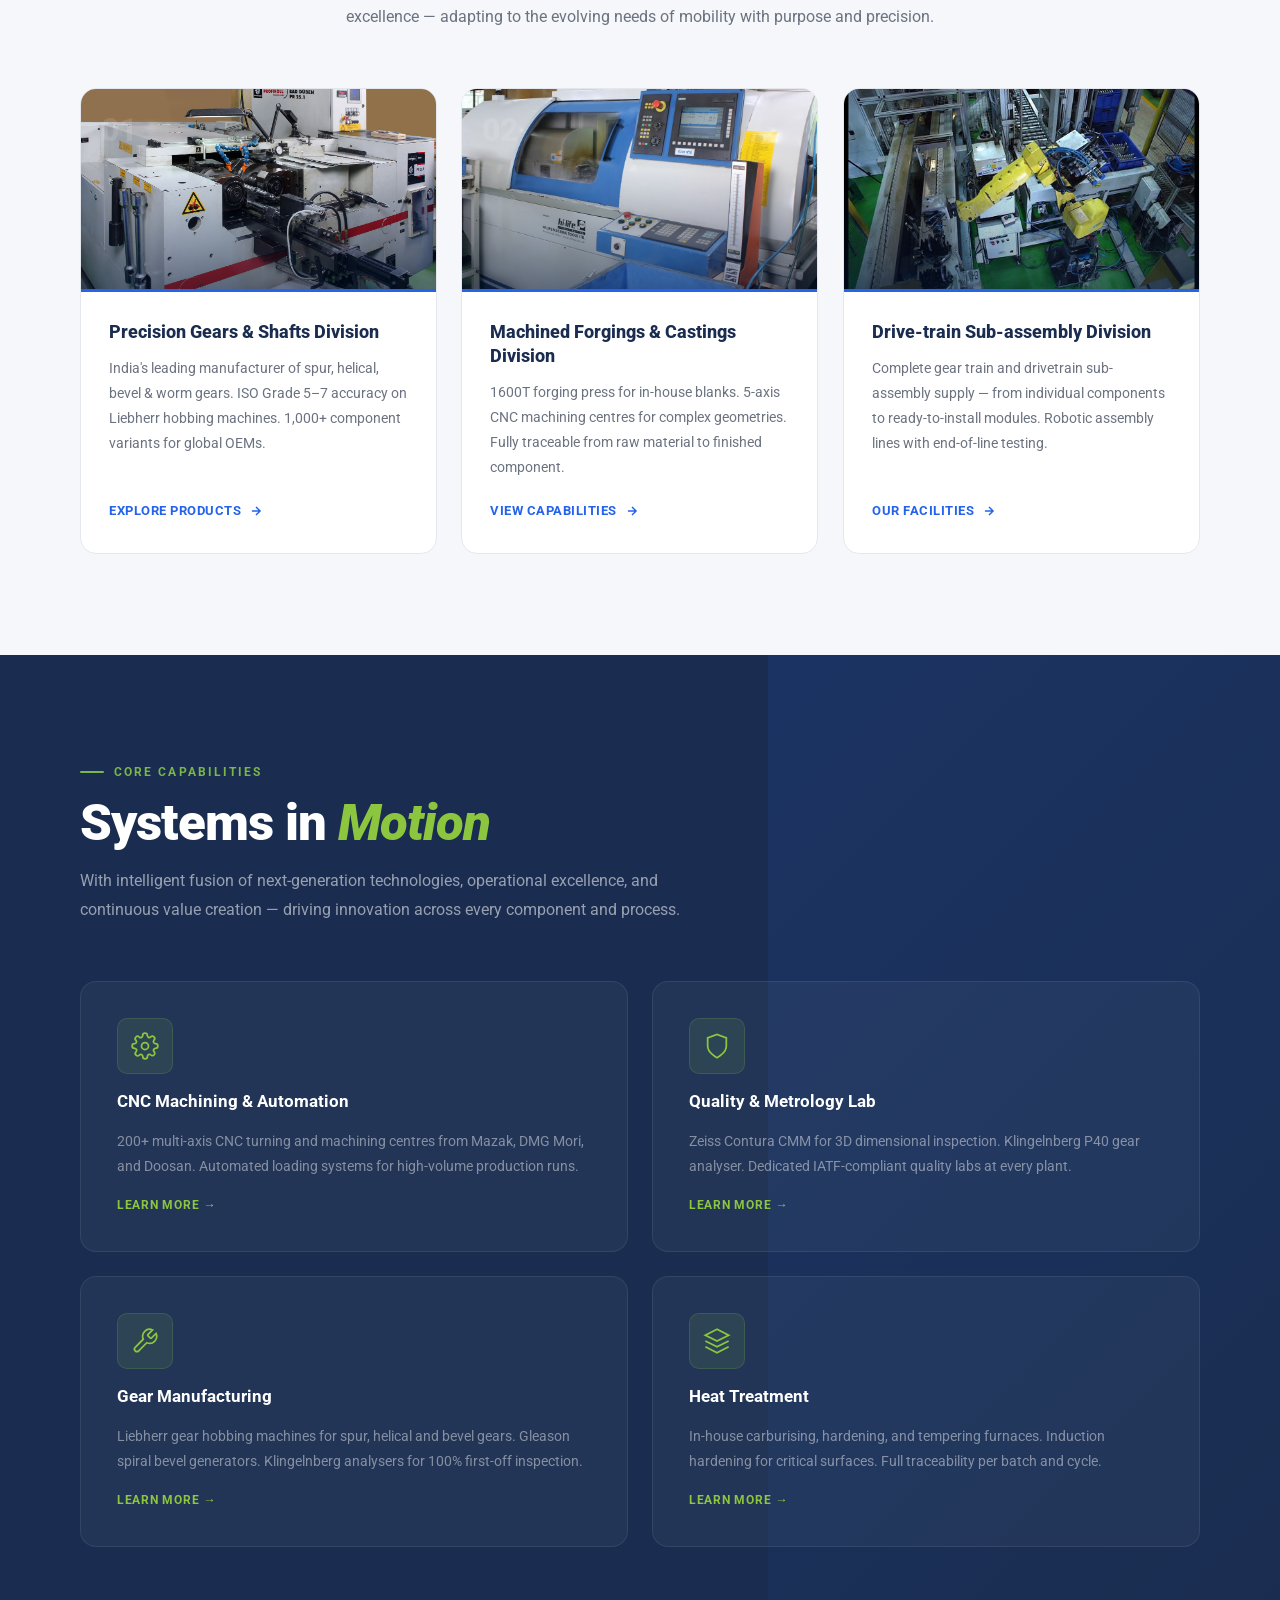
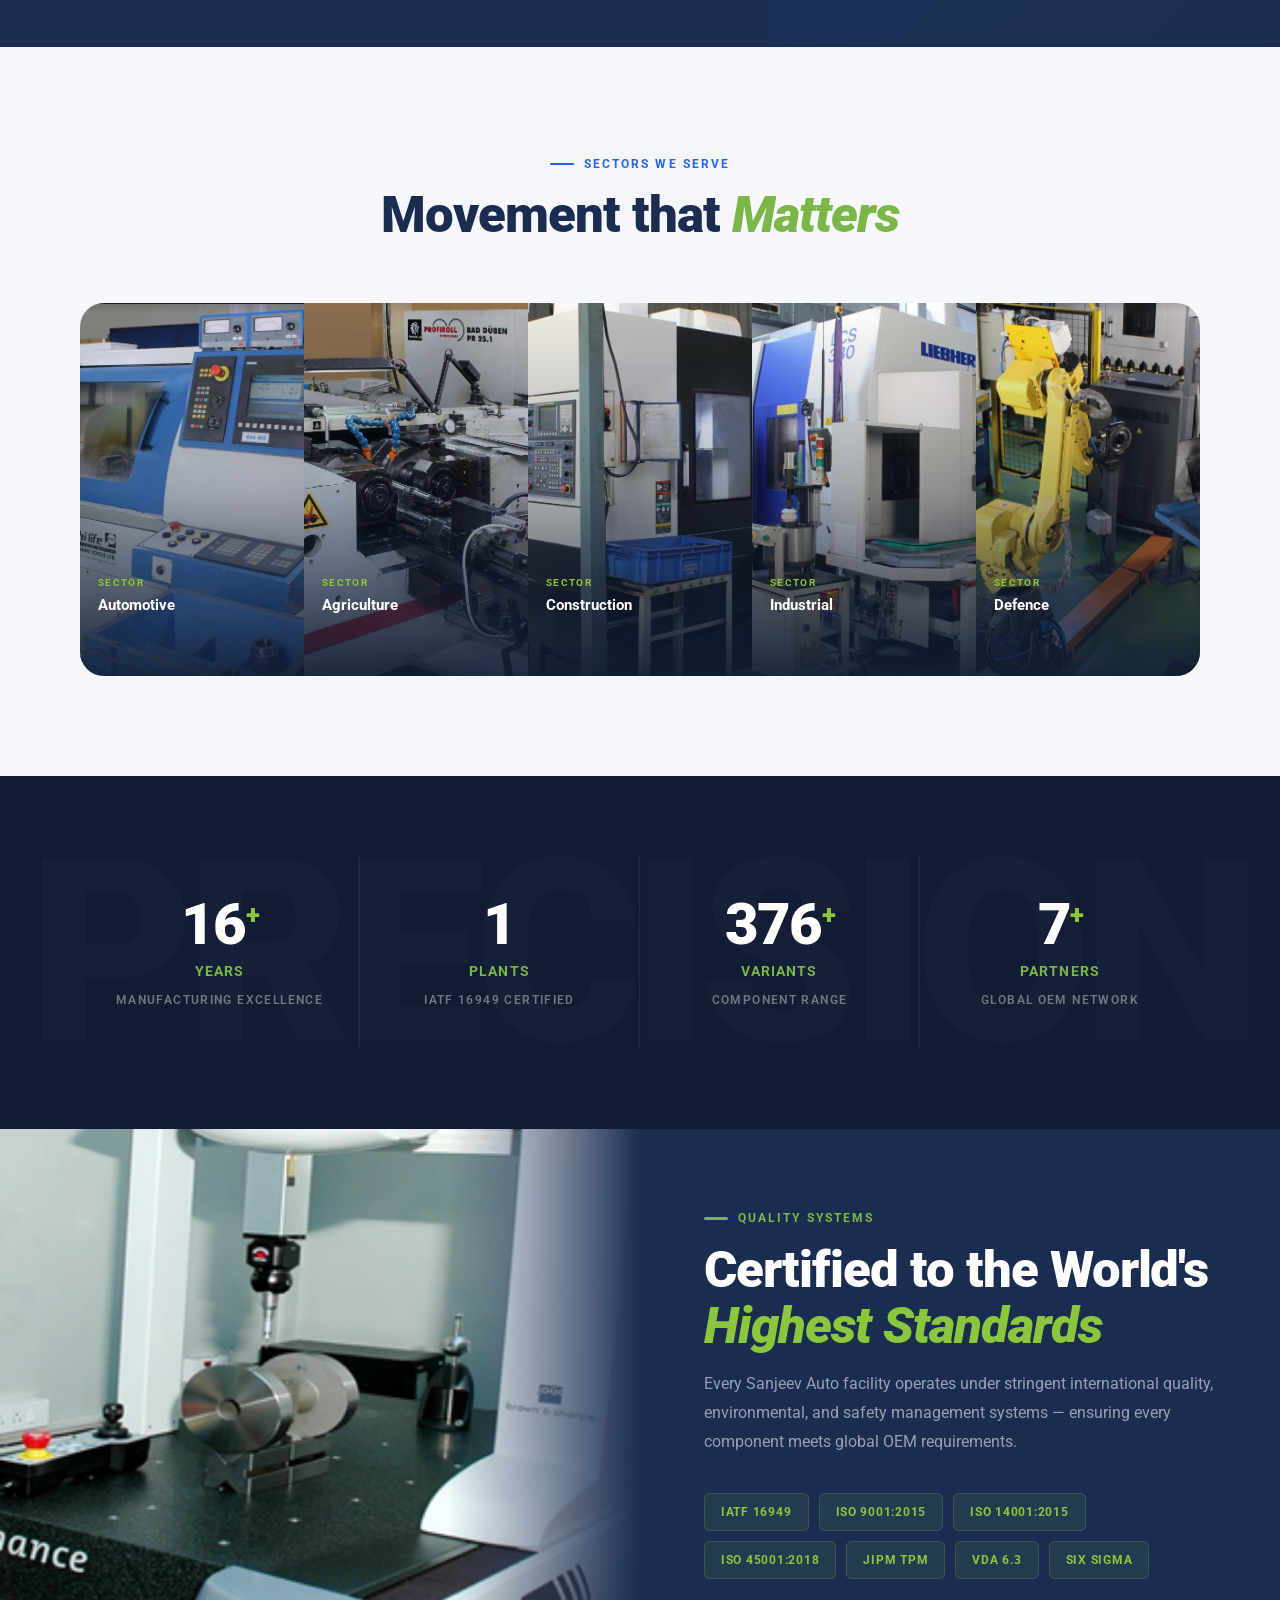
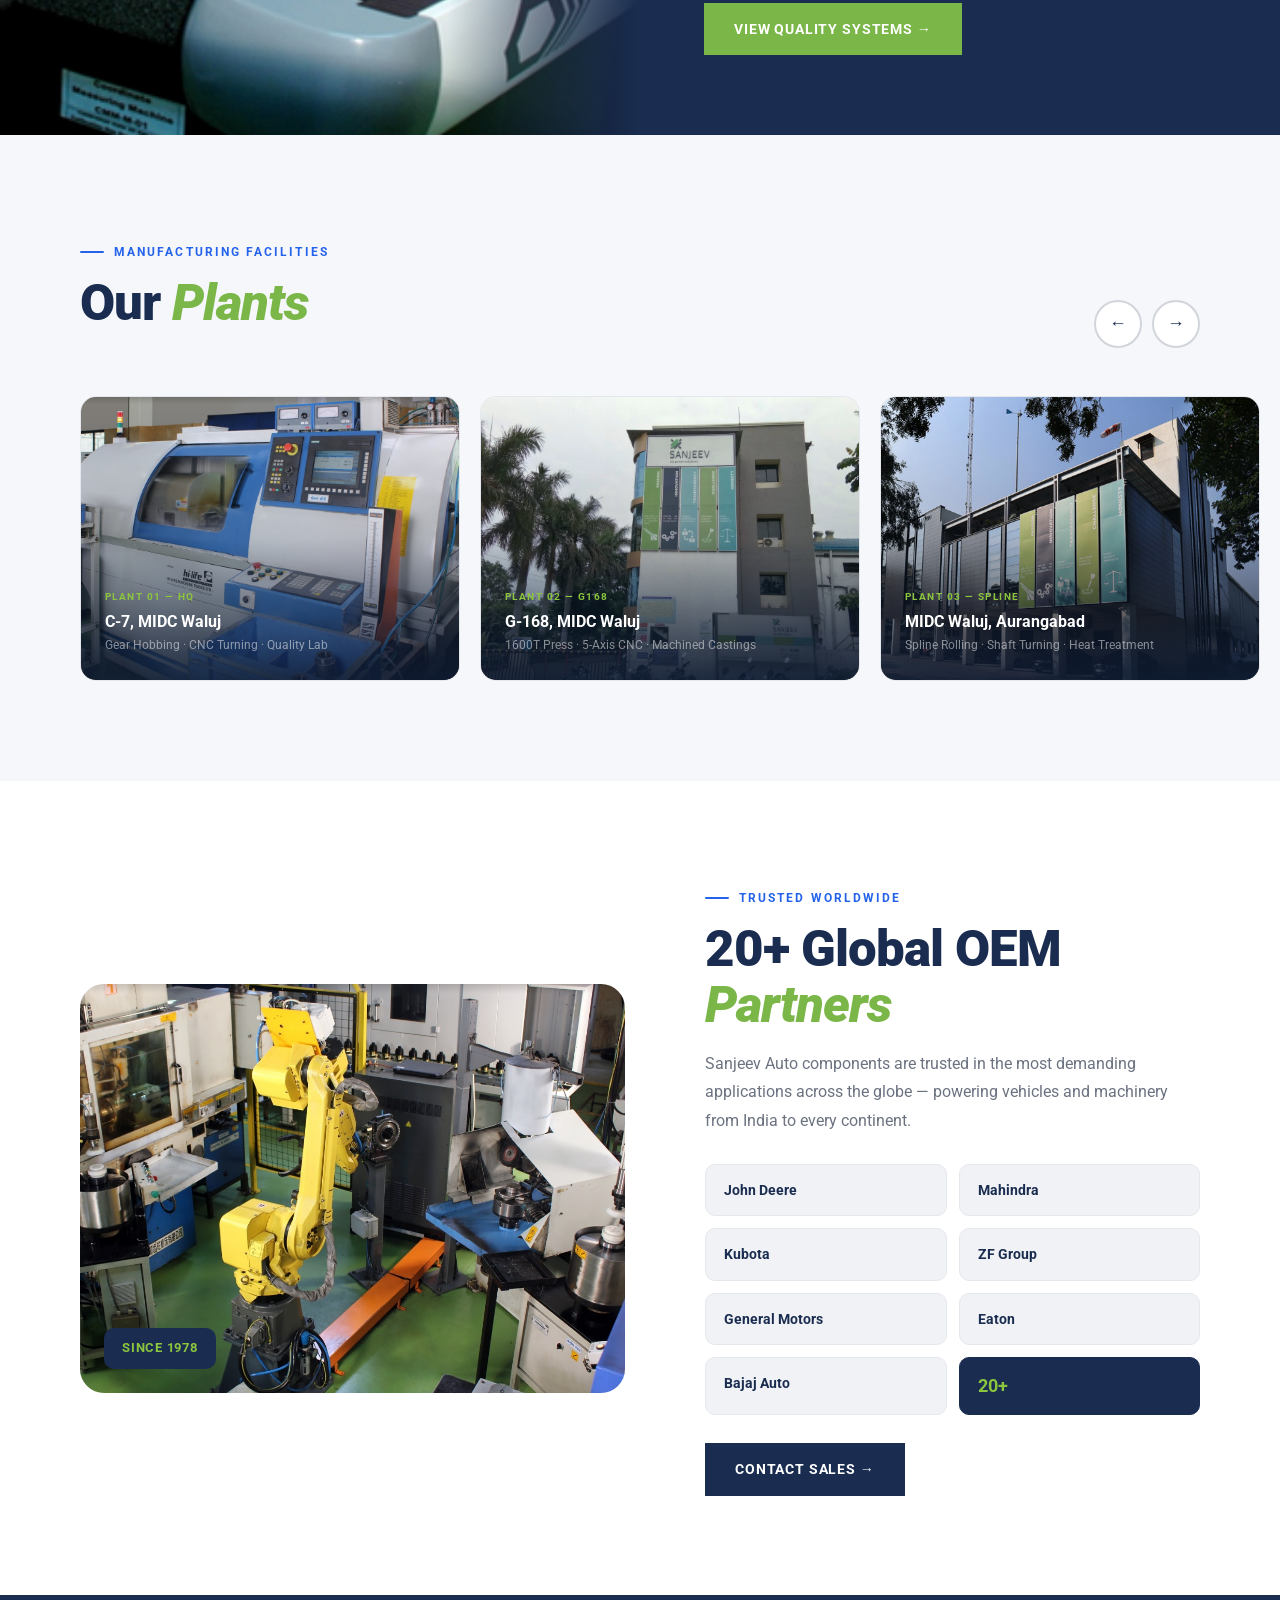
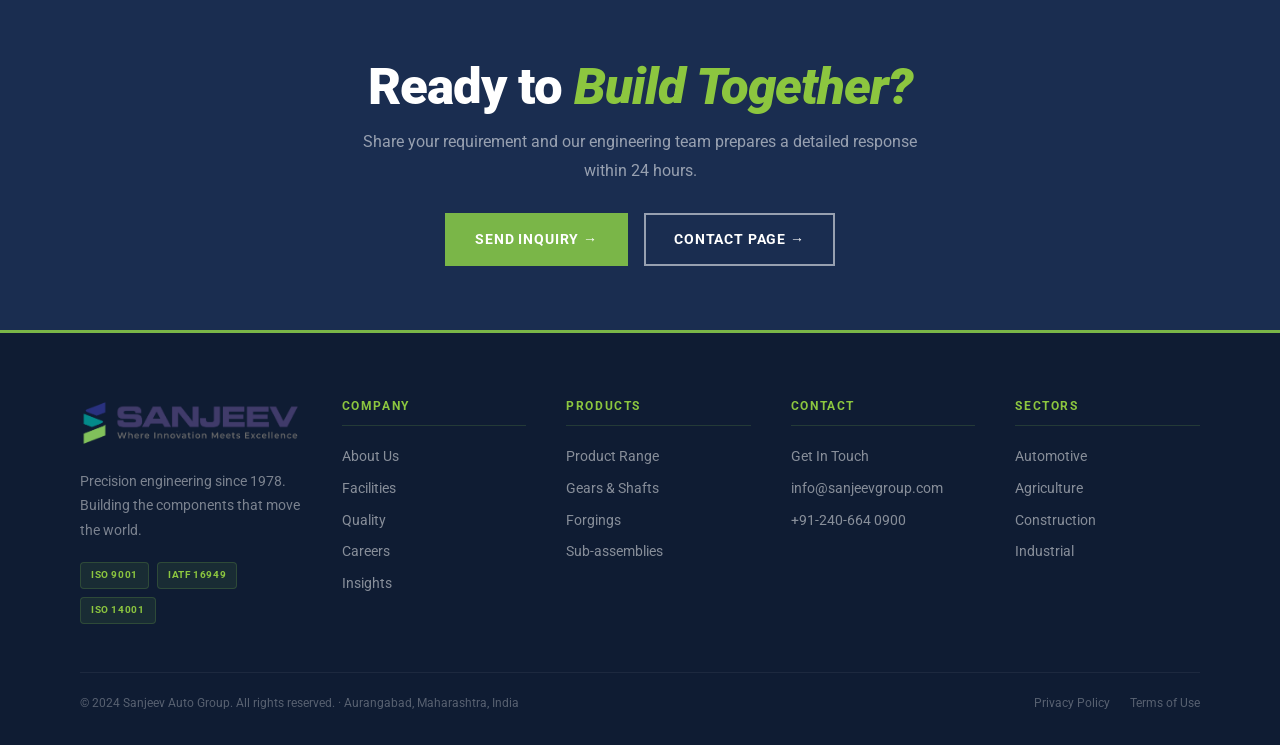
==== commit 791db3ec: "fix: reduce hero to 3 slides and remove scroll indicator Co-Authored-By: Claude Sonnet 4.6 <noreply@" ====
--- a/index.html
+++ b/index.html
@@ -104,12 +104,8 @@
   <div class="hero-bg">
     <div class="hero-slides">
       <div class="hero-slide active"><img src="freepic/high-precision-cnc-machining-center-working-operator-machining-automotive-sample-part-process-industrial-factory.jpg" alt="" /></div>
-      <div class="hero-slide"><img src="freepic/cnc-operator-mechanical-technician-worker-metal-machining-milling-center-tool-workshop.jpg" alt="" /></div>
       <div class="hero-slide"><img src="freepic/industrial-cnc-lathe-with-sparks-flying-air-cutting-cylindrical-metal-with-lathe-grinder-ai-generated.jpg" alt="" /></div>
       <div class="hero-slide"><img src="freepic/metalworking-industry-concept-mechanical-engineering-control-lathe-machine-factory.jpg" alt="" /></div>
-      <div class="hero-slide"><img src="freepic/replacing-placing-metal-parts-lathe-machining.jpg" alt="" /></div>
-      <div class="hero-slide"><img src="freepic/high-precision-cnc-machining-center-working-operator-machining-automotive-sample-part-process-industrial-factory%20(1).jpg" alt="" /></div>
-      <div class="hero-slide"><img src="images/K96-5.jpg" alt="" /></div>
     </div>
     <video class="hero-bg-video" autoplay muted loop playsinline>
       <source src="freepic/5186302_Cnc_Head_3840x2160.mov" type="video/quicktime">
@@ -150,10 +146,6 @@
     </div>
   </div>
 
-  <div class="hero-scroll">
-    <div class="hero-scroll-line"></div>
-    <span class="hero-scroll-txt">Scroll</span>
-  </div>
 </section>
 
 <!-- ═══════ MARQUEE ═══════ -->
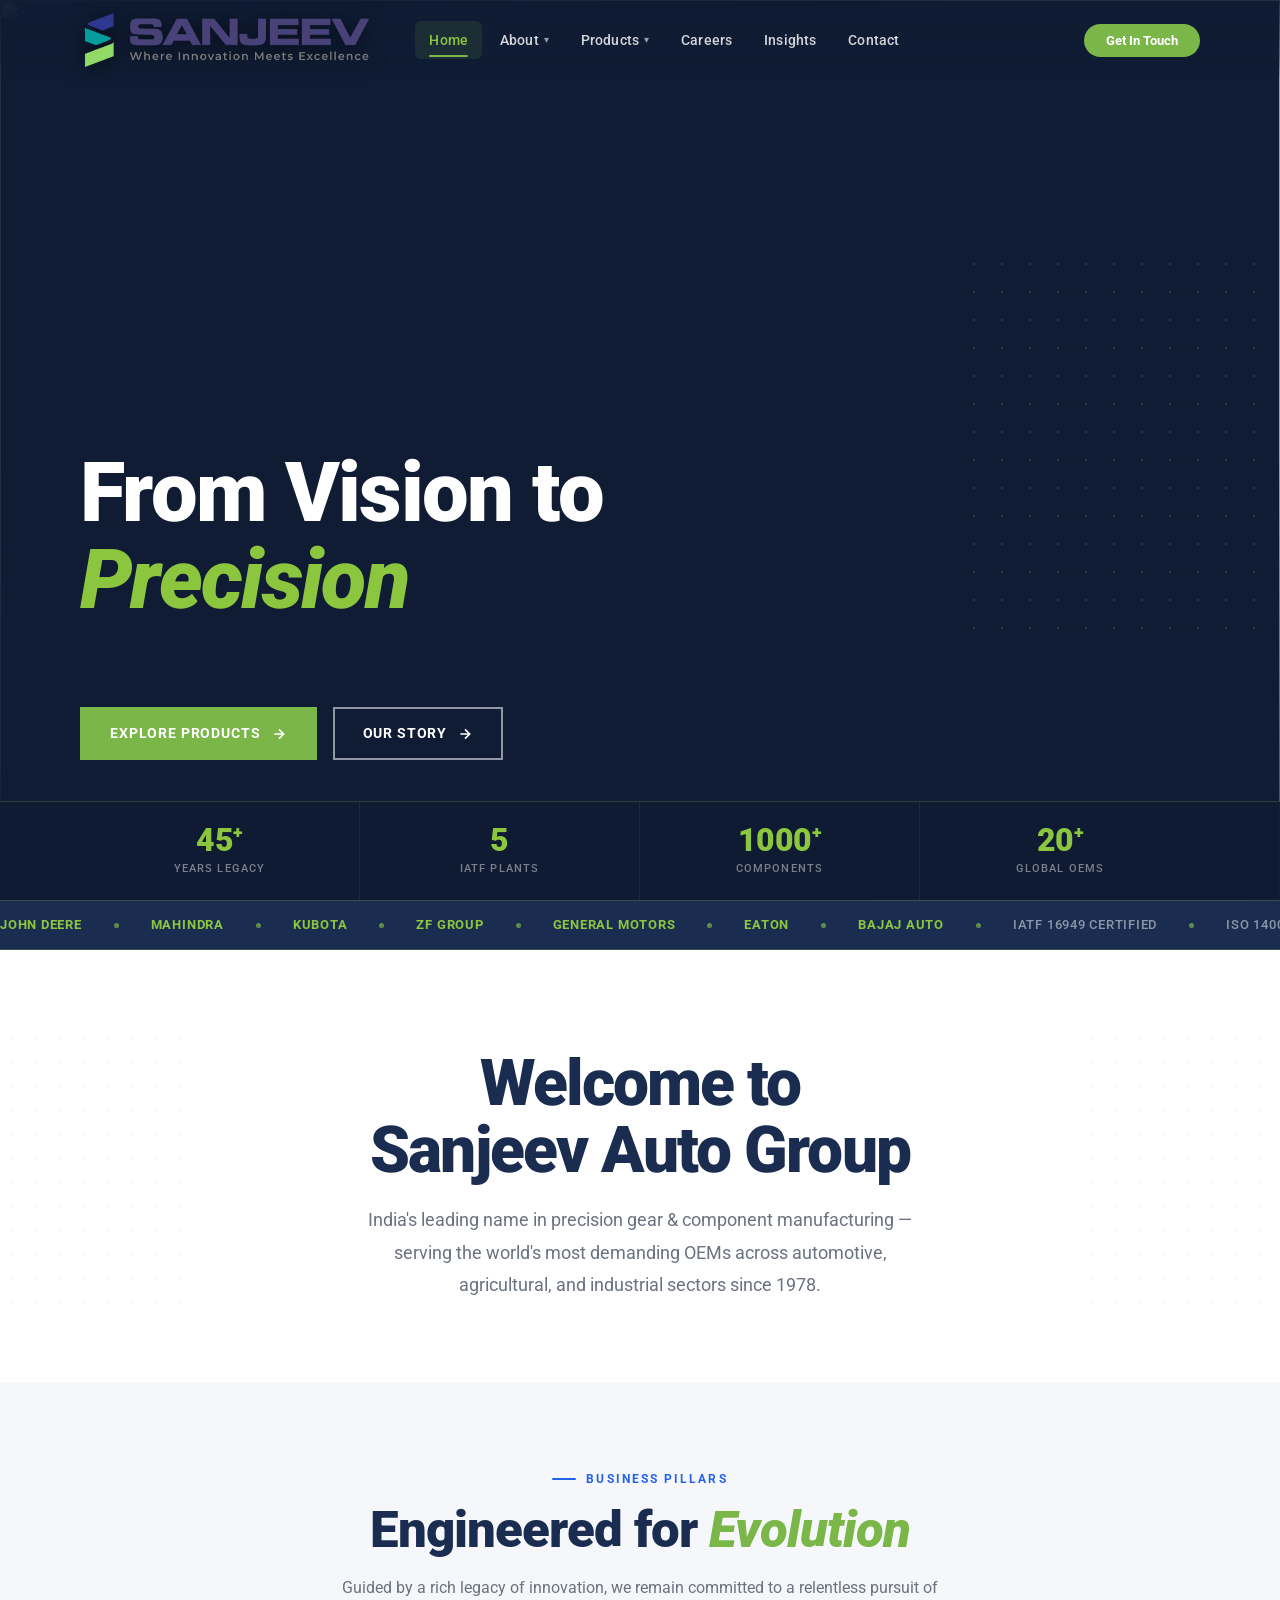
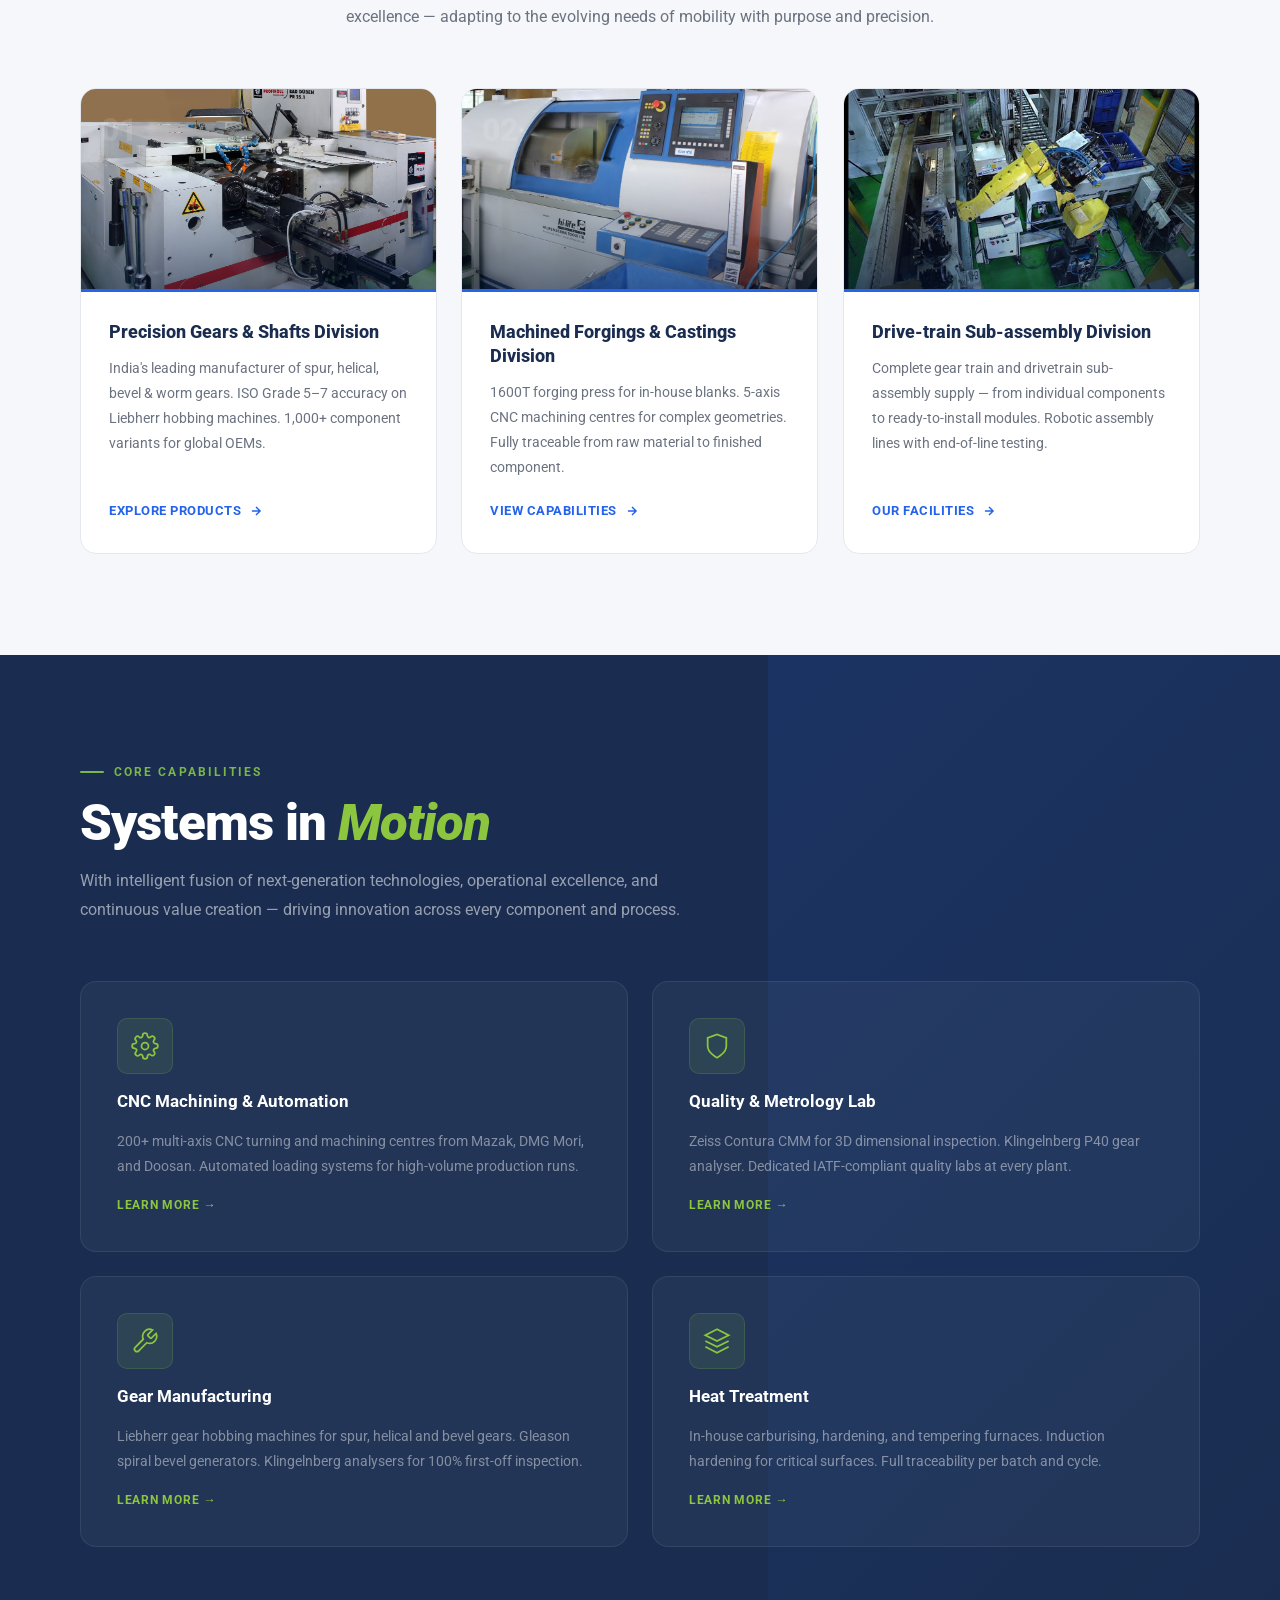
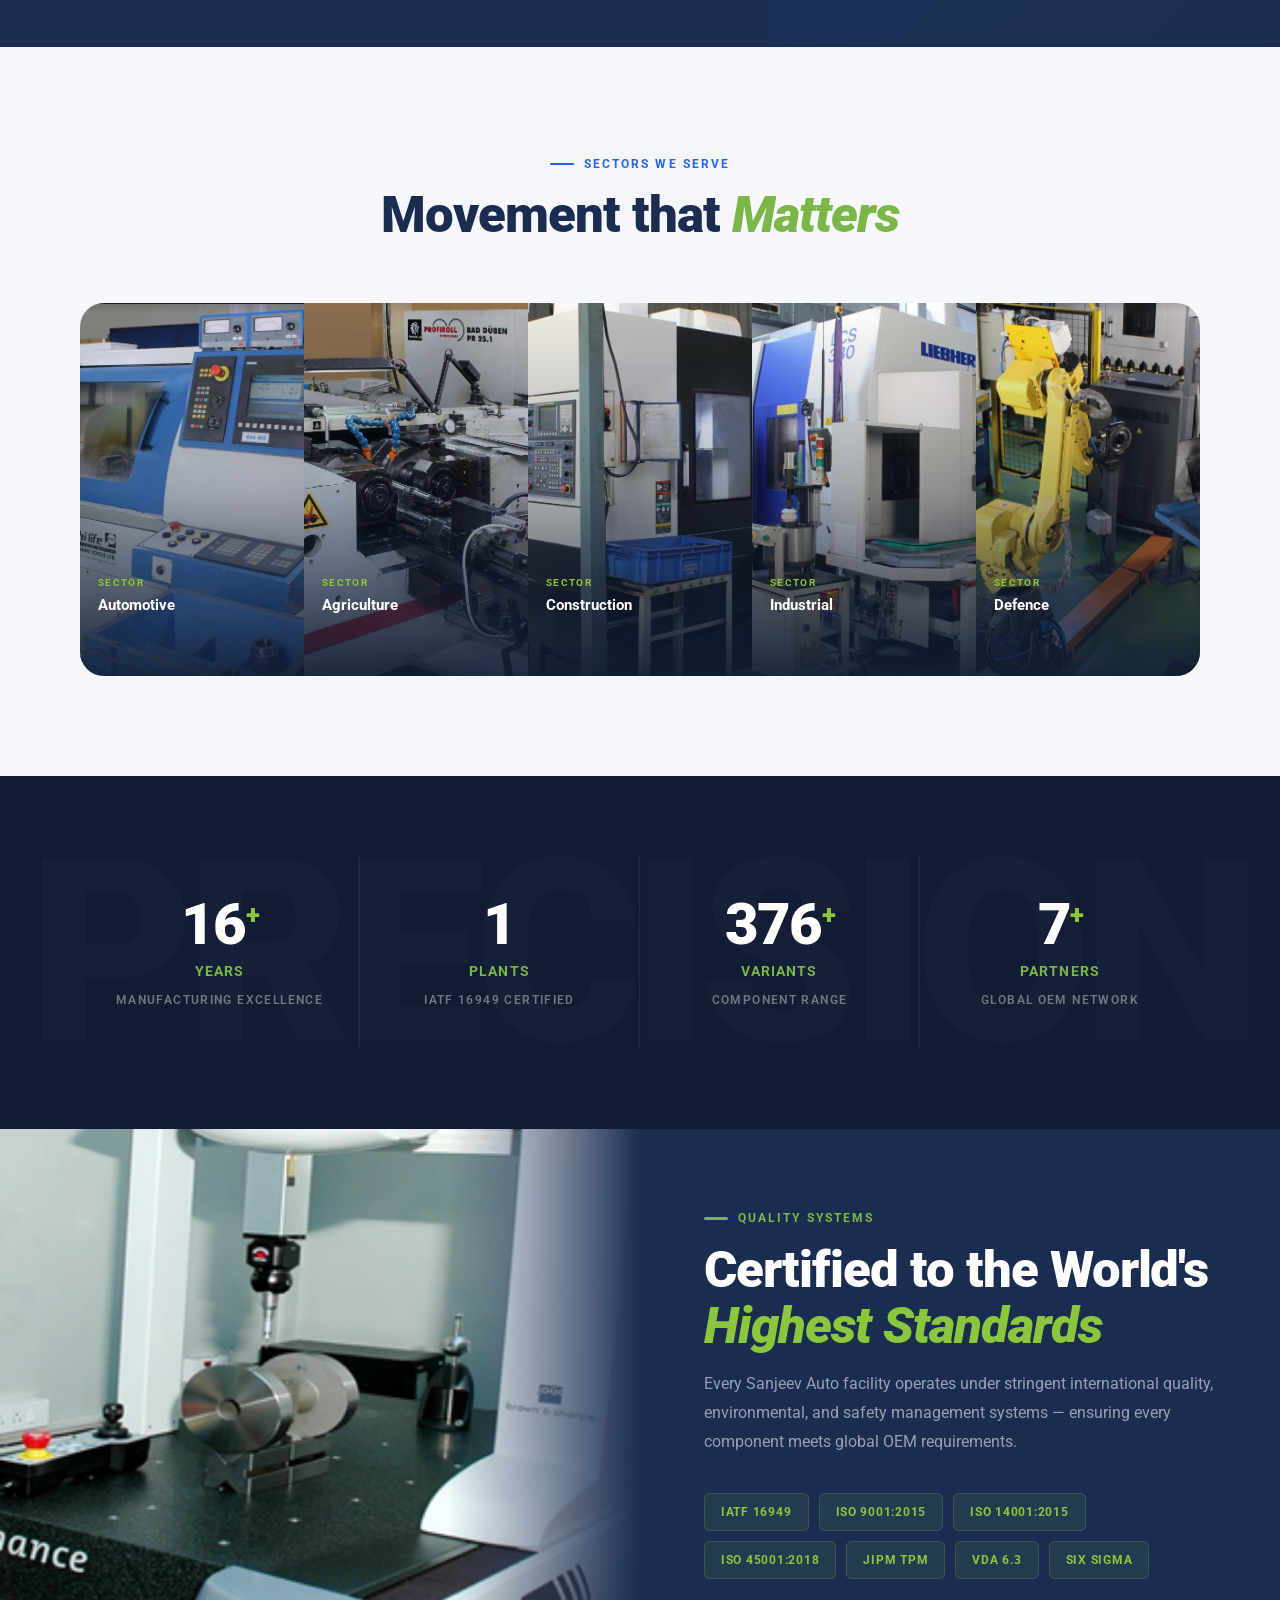
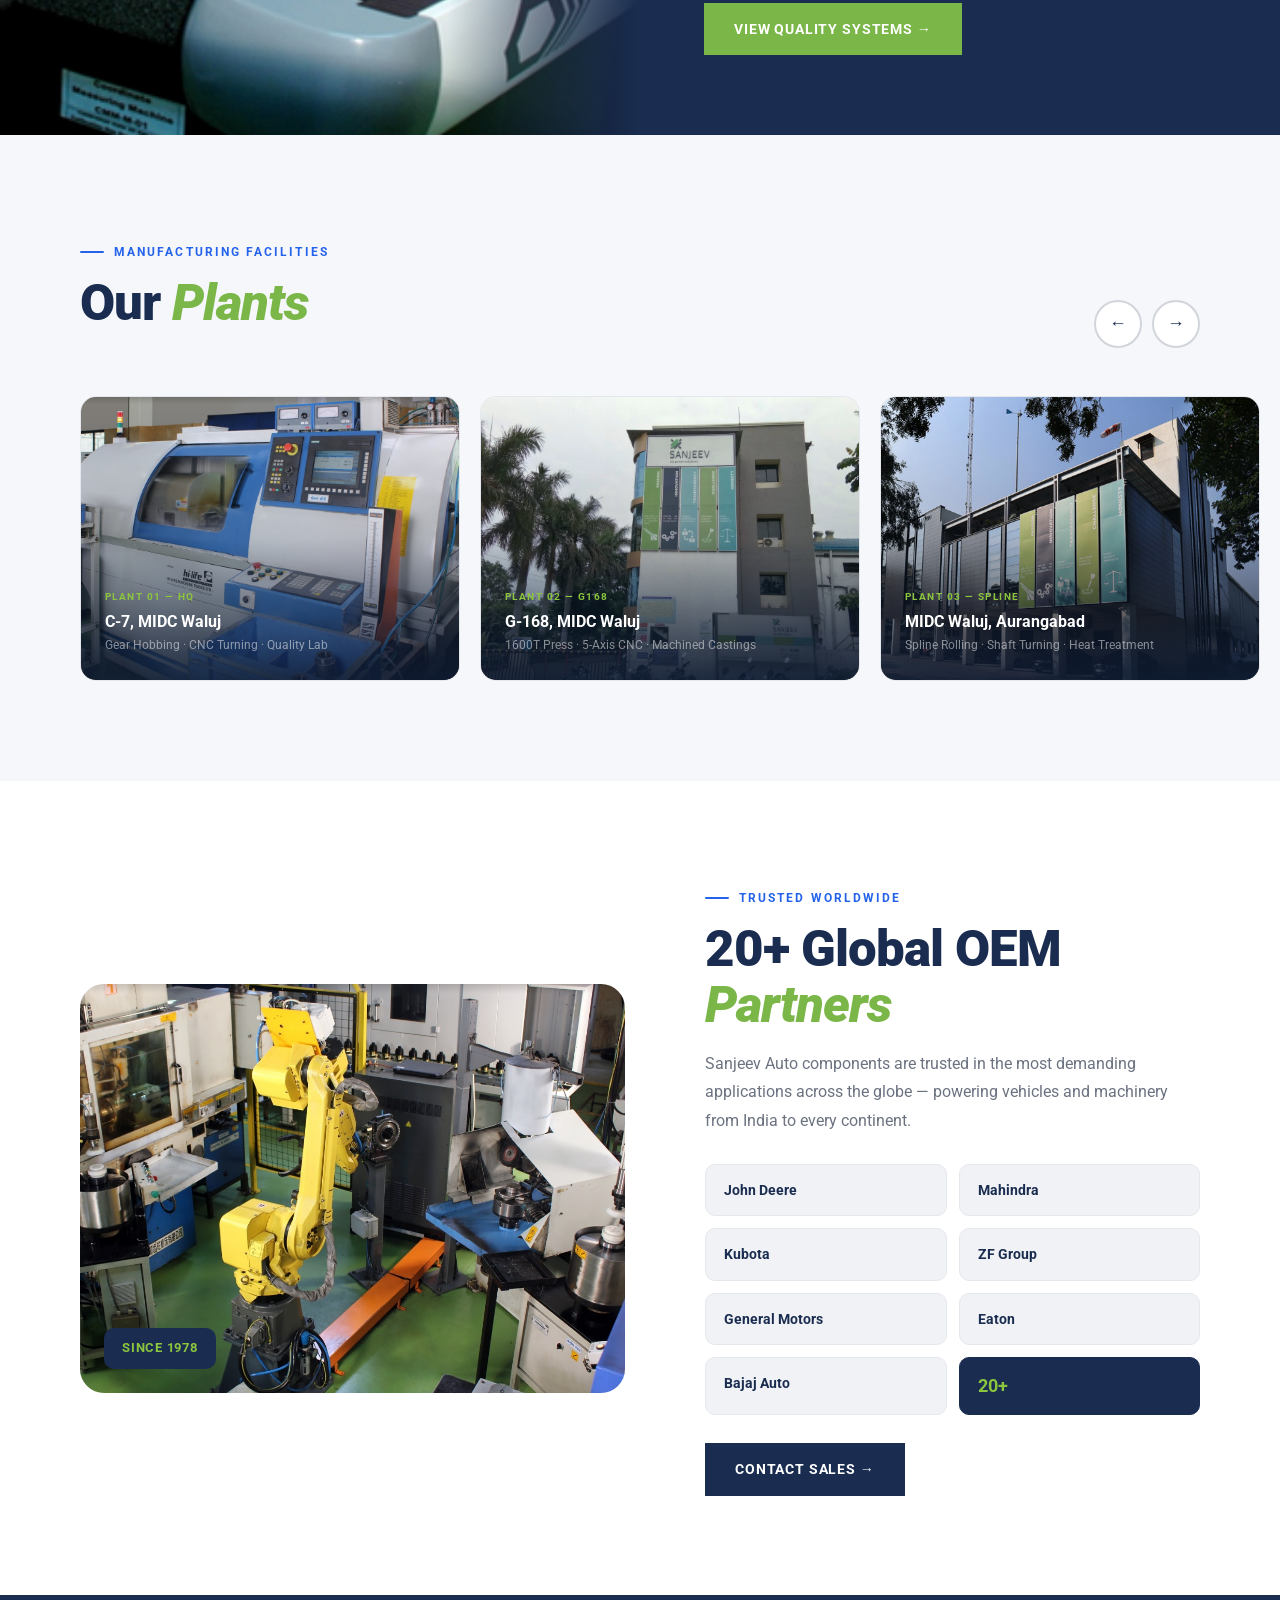
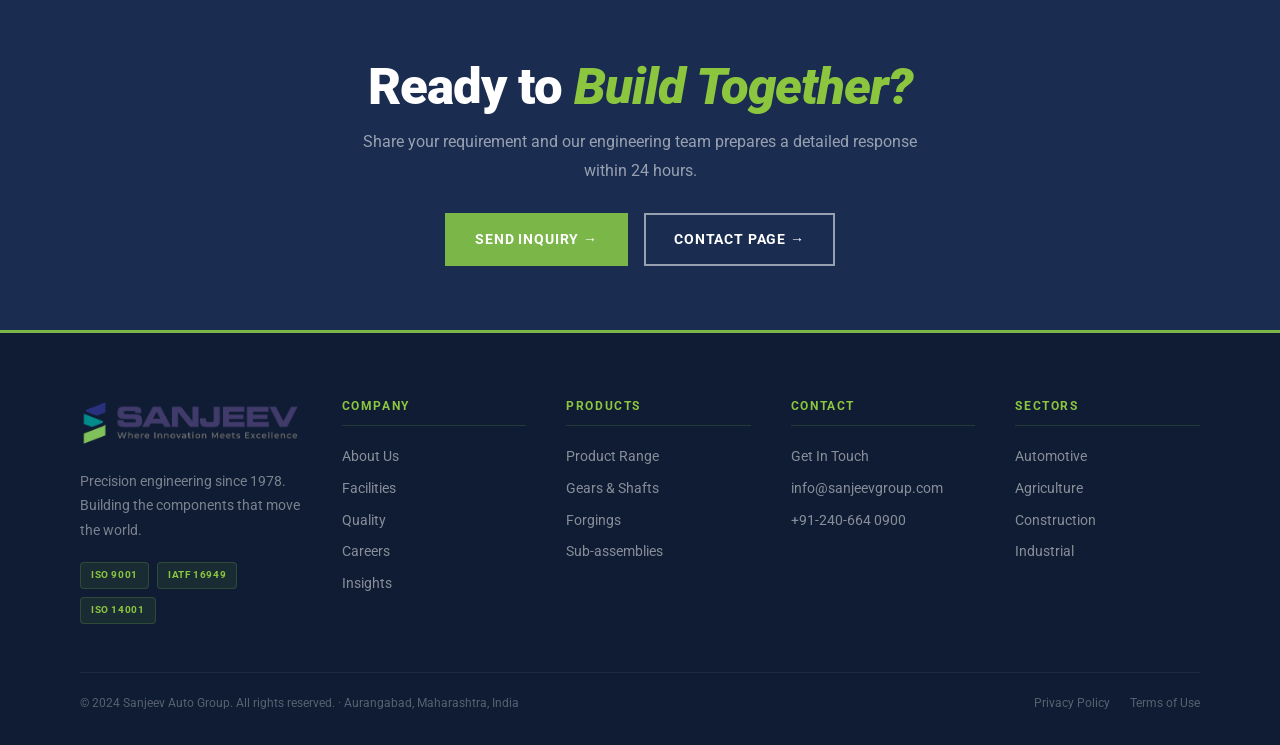
==== commit 274b86b5: "fix: sync hero slideshow to kenBurns timing, remove green bar, improve logo visibility - Slideshow i" ====
--- a/index.html
+++ b/index.html
@@ -123,8 +123,7 @@
     </h1>
 
     <div class="hero-rotating-text">
-      <div class="hero-rotating-bar"></div>
-      <div class="hero-rotating-word">
+<div class="hero-rotating-word">
         <span>Engineered to Excel</span>
         <span>Systems in Motion</span>
         <span>Movement that Matters</span>
--- a/tata.css
+++ b/tata.css
@@ -153,7 +153,7 @@
 }
 
 .nav-logo { display: flex; align-items: center; flex-shrink: 0; }
-.nav-logo img { height: 56px; width: auto; filter: brightness(1.15); }
+.nav-logo img { height: 68px; width: auto; filter: brightness(1.3) drop-shadow(0 2px 10px rgba(0,0,0,0.55)); }
 
 /* Main links */
 .nav-links {
@@ -1882,6 +1882,7 @@
 /* Gentle float for nav logo */
 .nav-logo img {
   animation: gentleFloat 4s ease-in-out infinite;
+  filter: brightness(1.3) drop-shadow(0 2px 10px rgba(0,0,0,0.55));
 }
 @keyframes gentleFloat {
   0%, 100% { transform: translateY(0); }
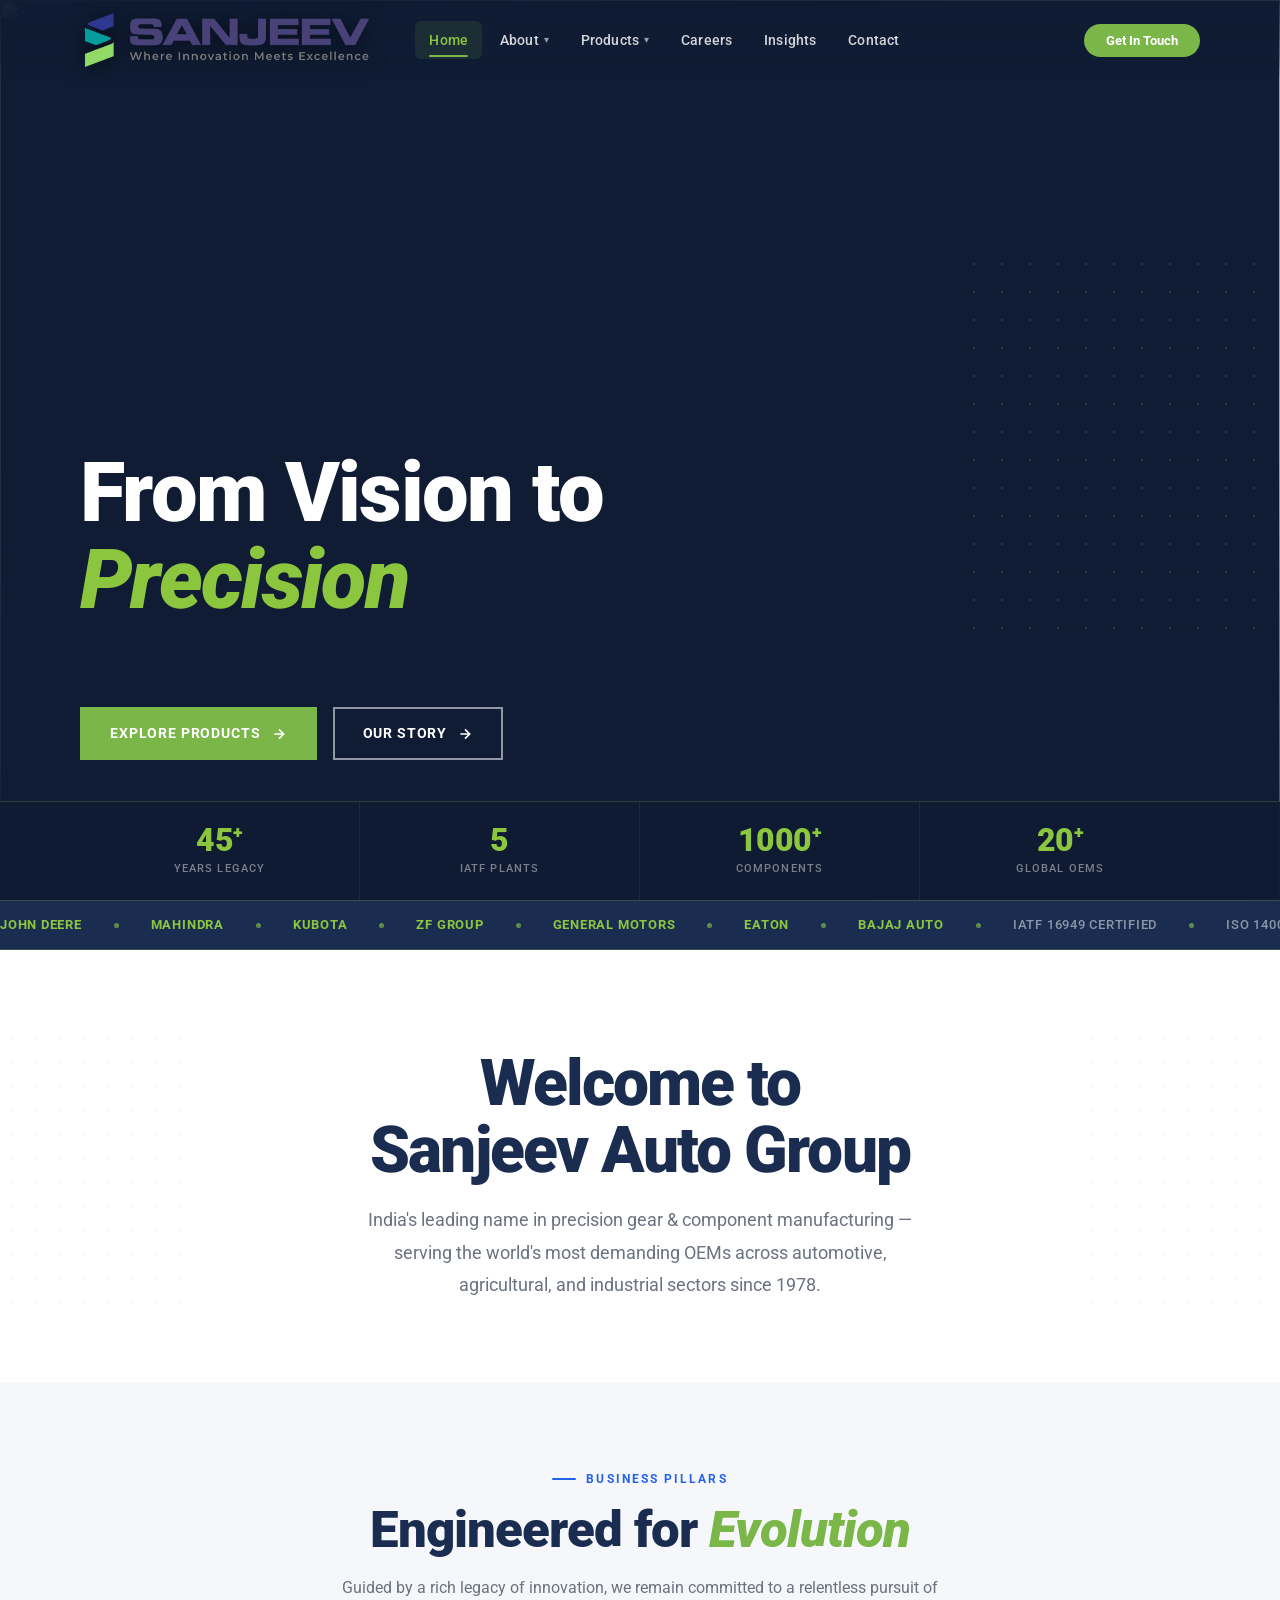
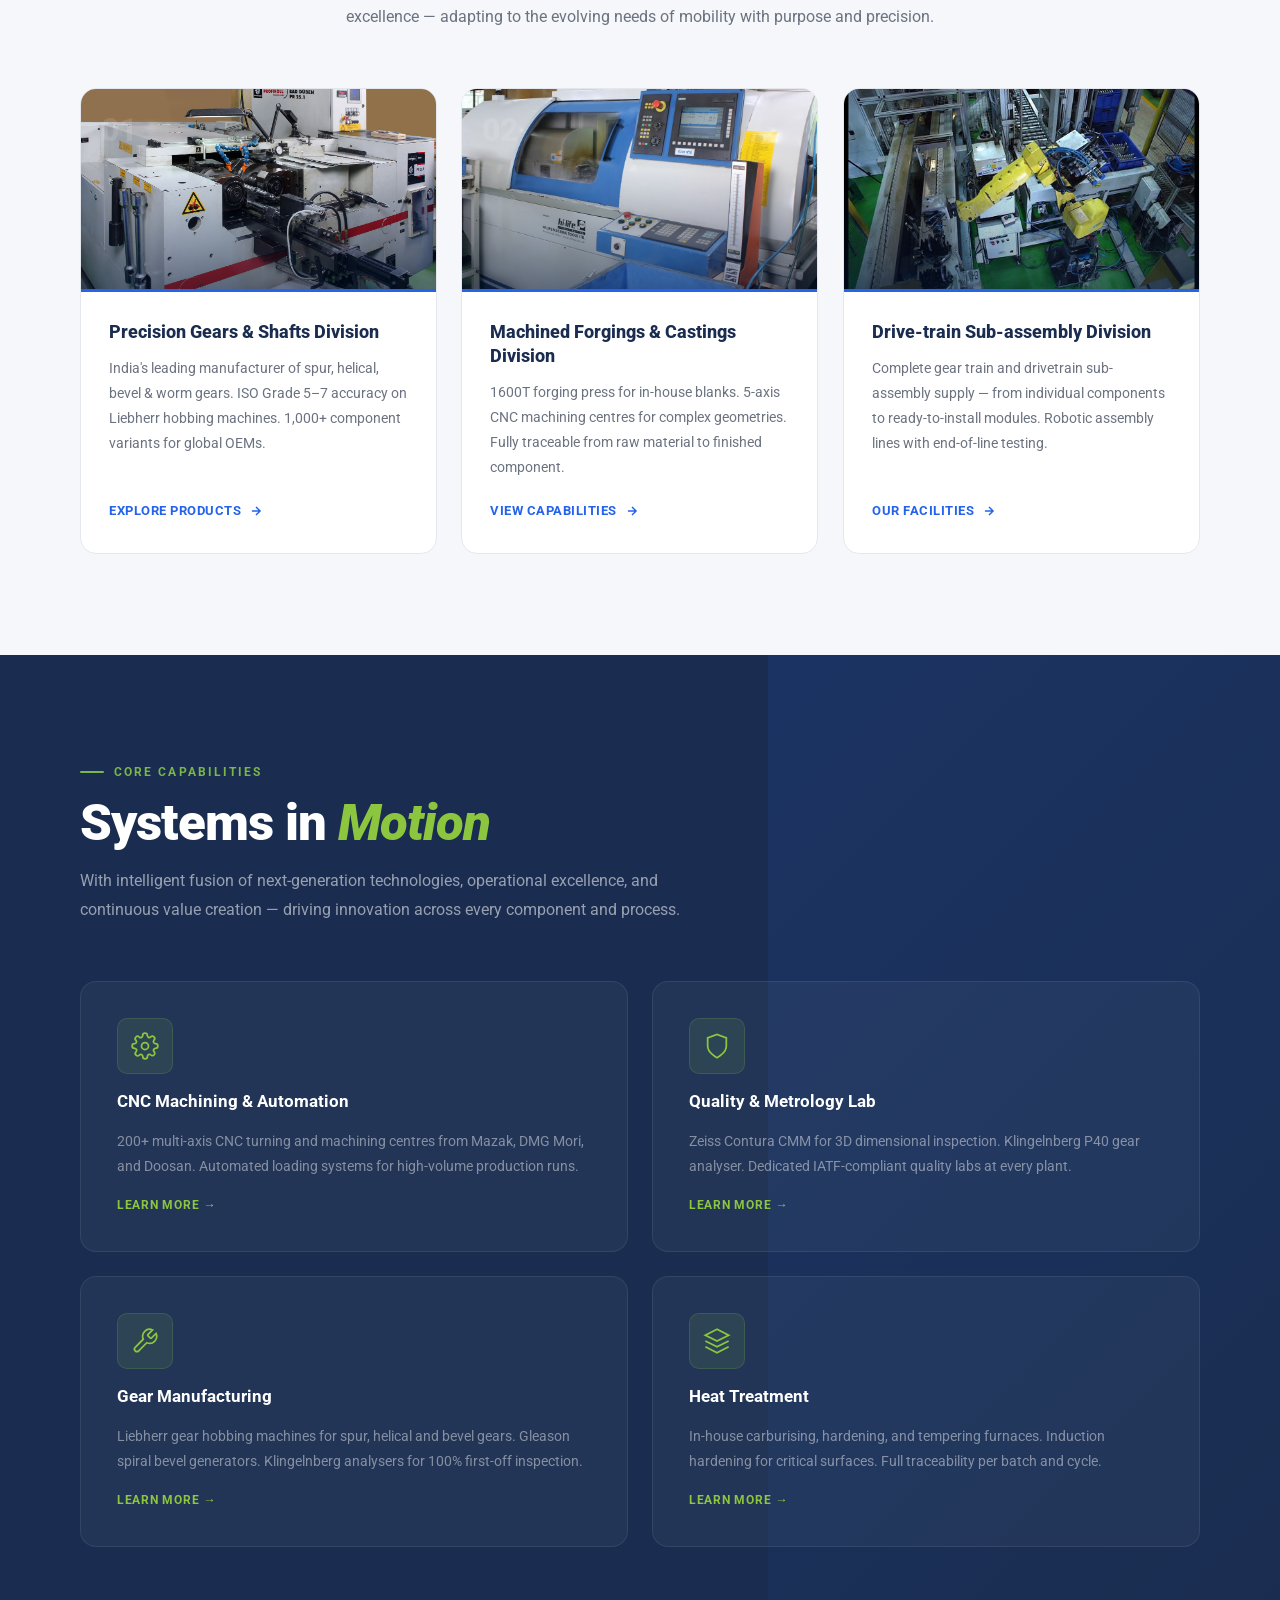
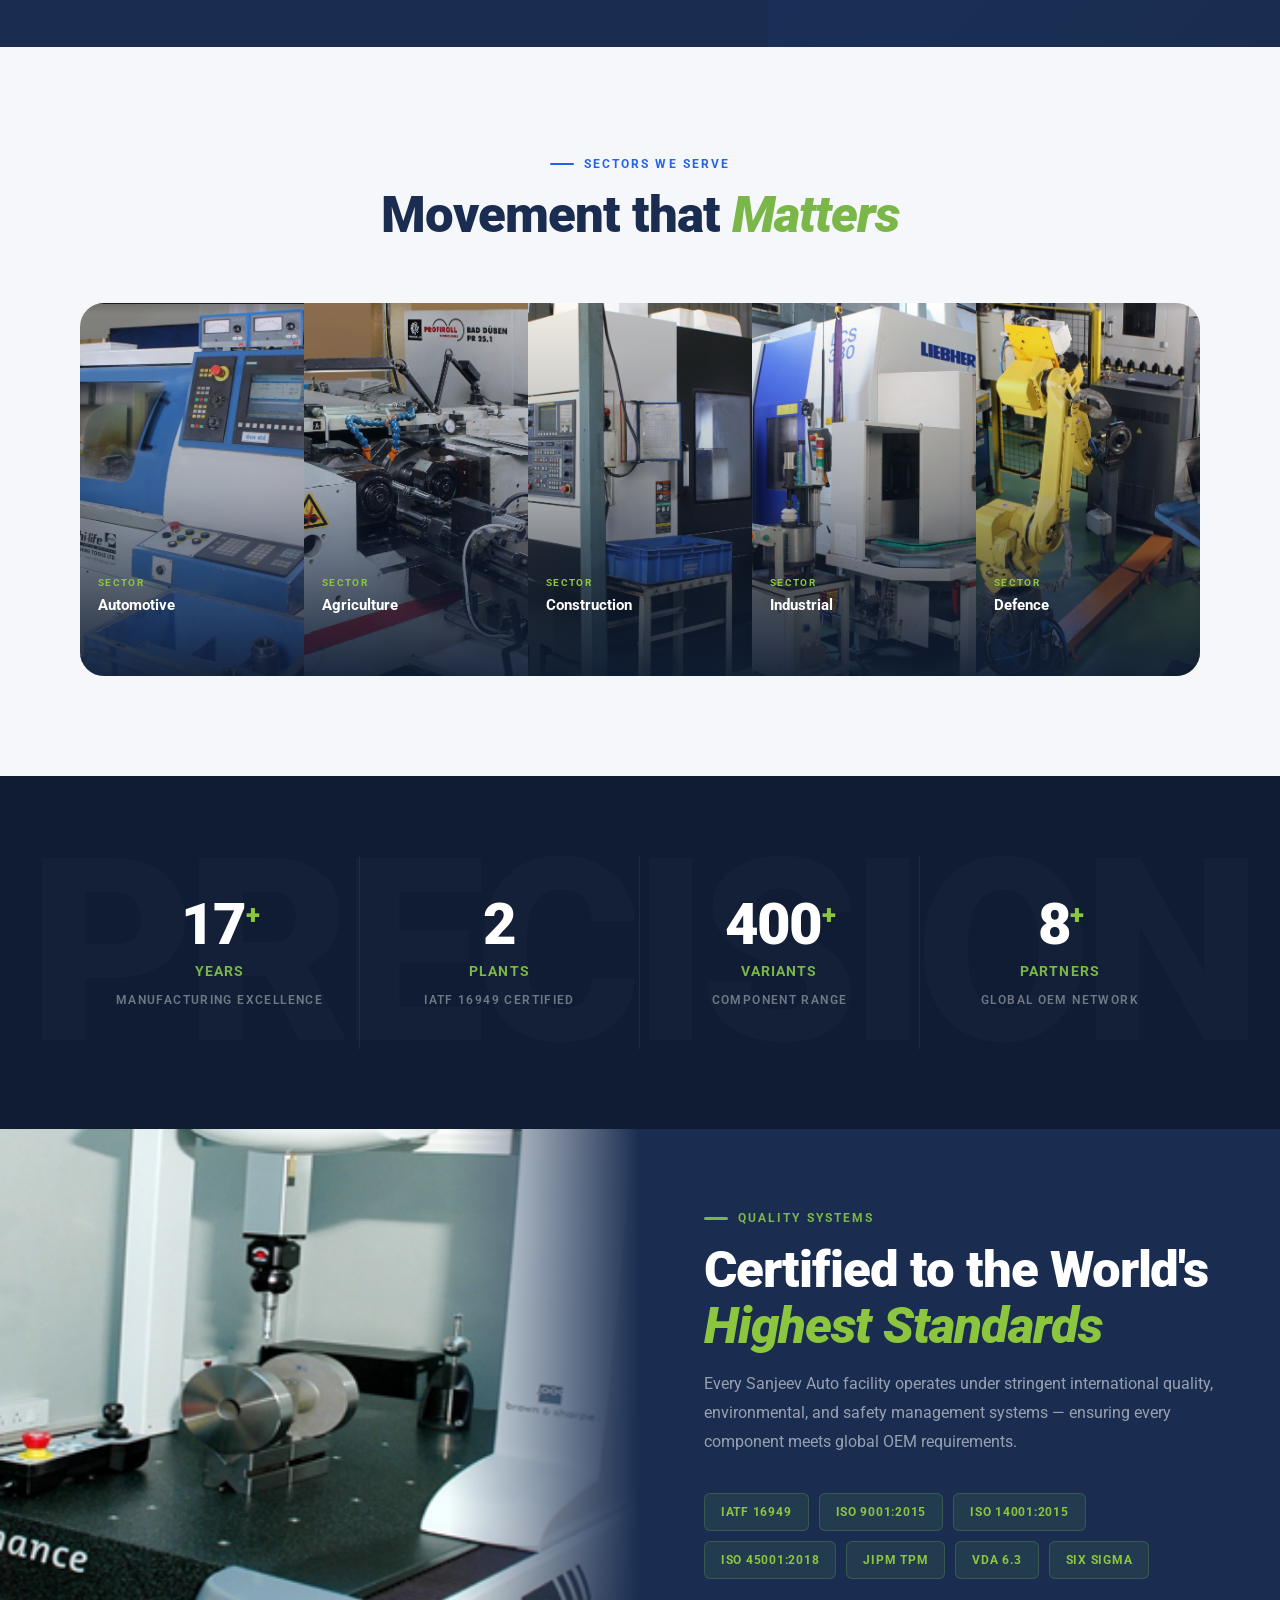
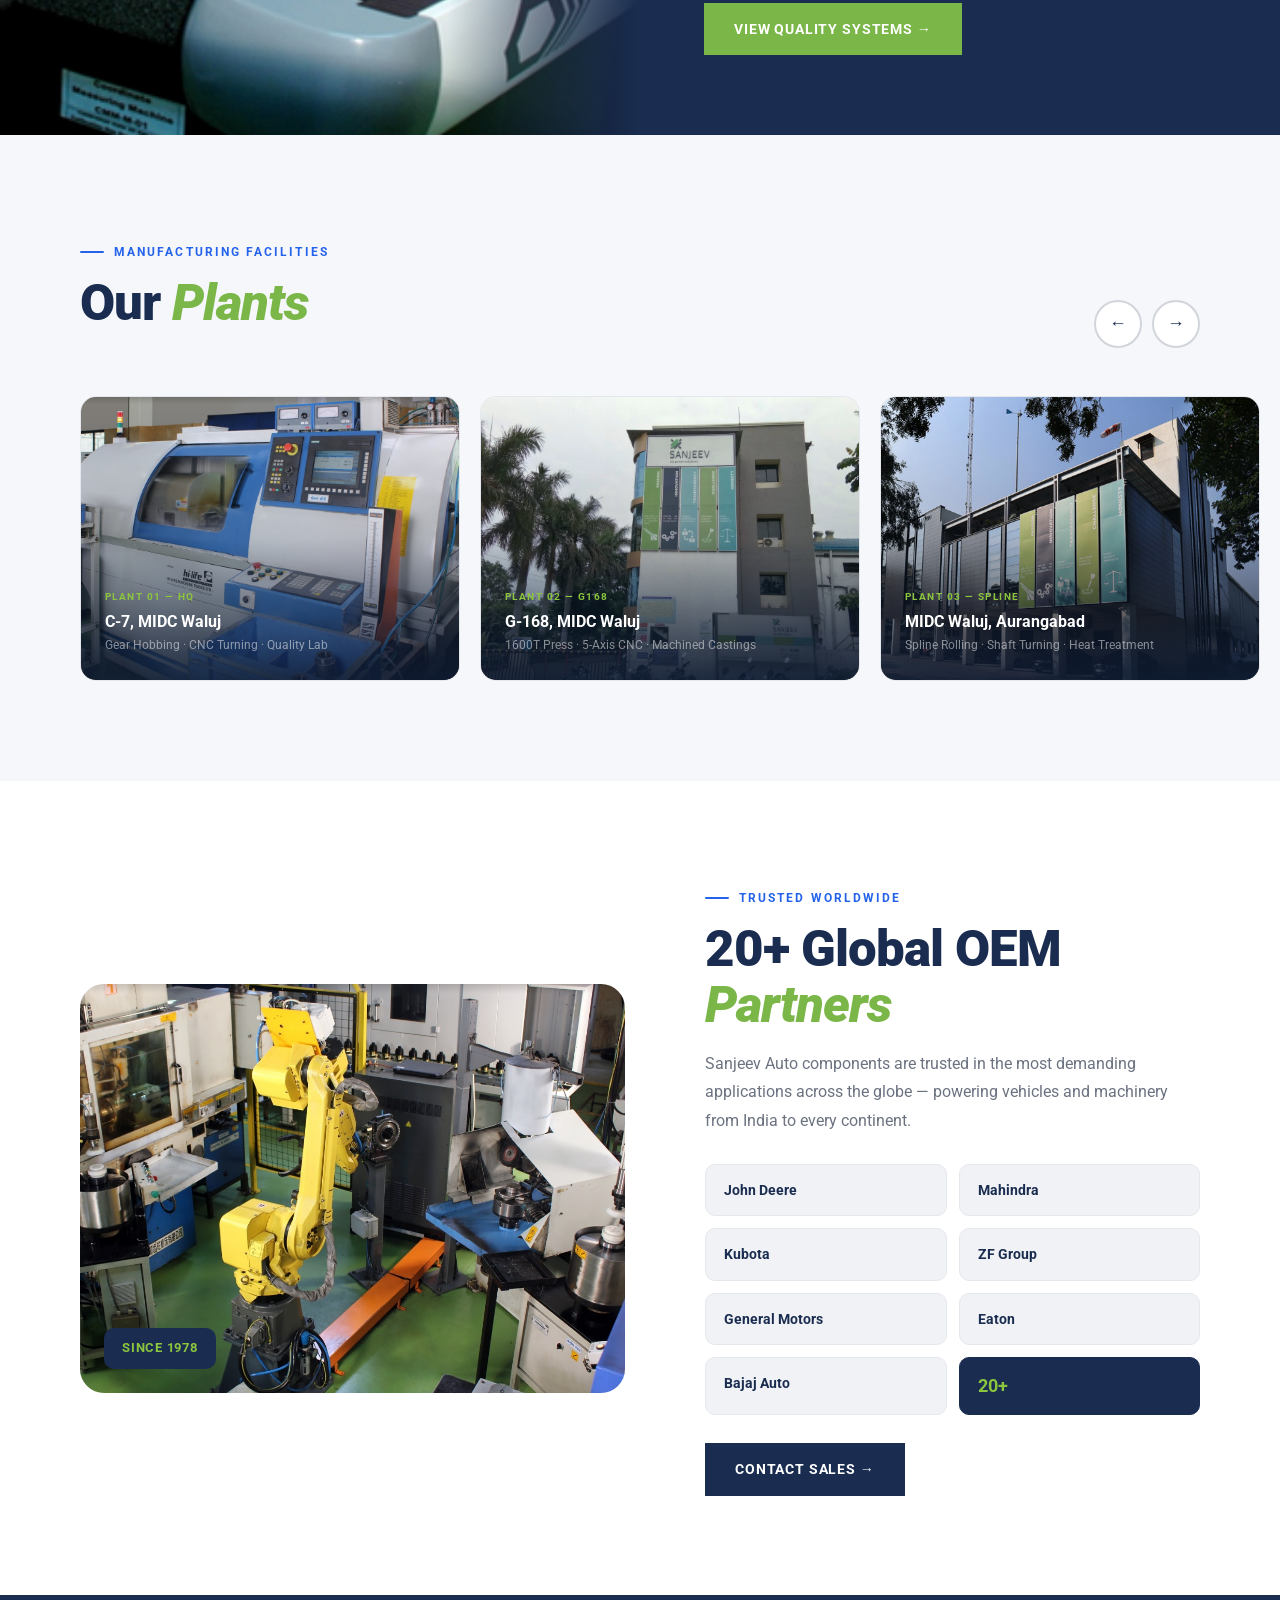
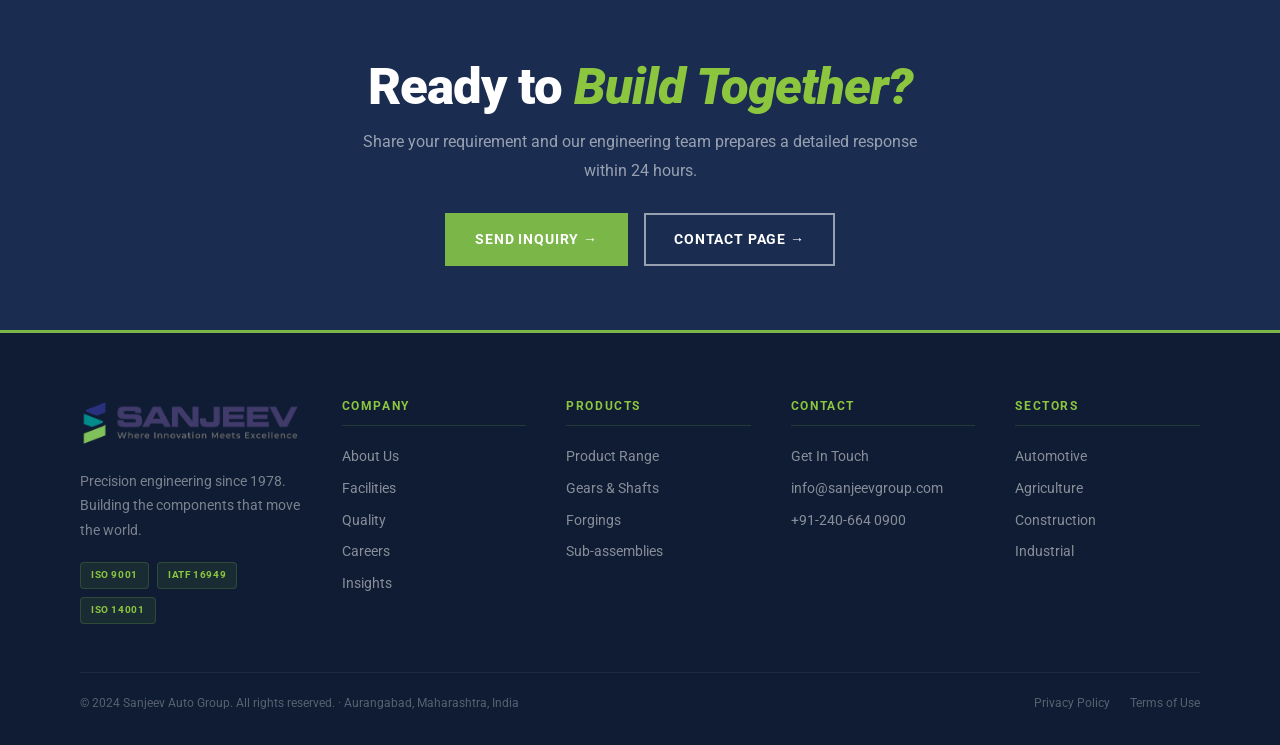
==== commit b467cd43: "fix: hide video by default so slideshow images are visible MOV video was firing 'playing' event and " ====
--- a/index.html
+++ b/index.html
@@ -107,7 +107,7 @@
       <div class="hero-slide"><img src="freepic/industrial-cnc-lathe-with-sparks-flying-air-cutting-cylindrical-metal-with-lathe-grinder-ai-generated.jpg" alt="" /></div>
       <div class="hero-slide"><img src="freepic/metalworking-industry-concept-mechanical-engineering-control-lathe-machine-factory.jpg" alt="" /></div>
     </div>
-    <video class="hero-bg-video" autoplay muted loop playsinline>
+    <video class="hero-bg-video" autoplay muted loop playsinline style="display:none">
       <source src="freepic/5186302_Cnc_Head_3840x2160.mov" type="video/quicktime">
       <source src="freepic/5138472_Cnc_Head_1920x1080.mov" type="video/quicktime">
     </video>
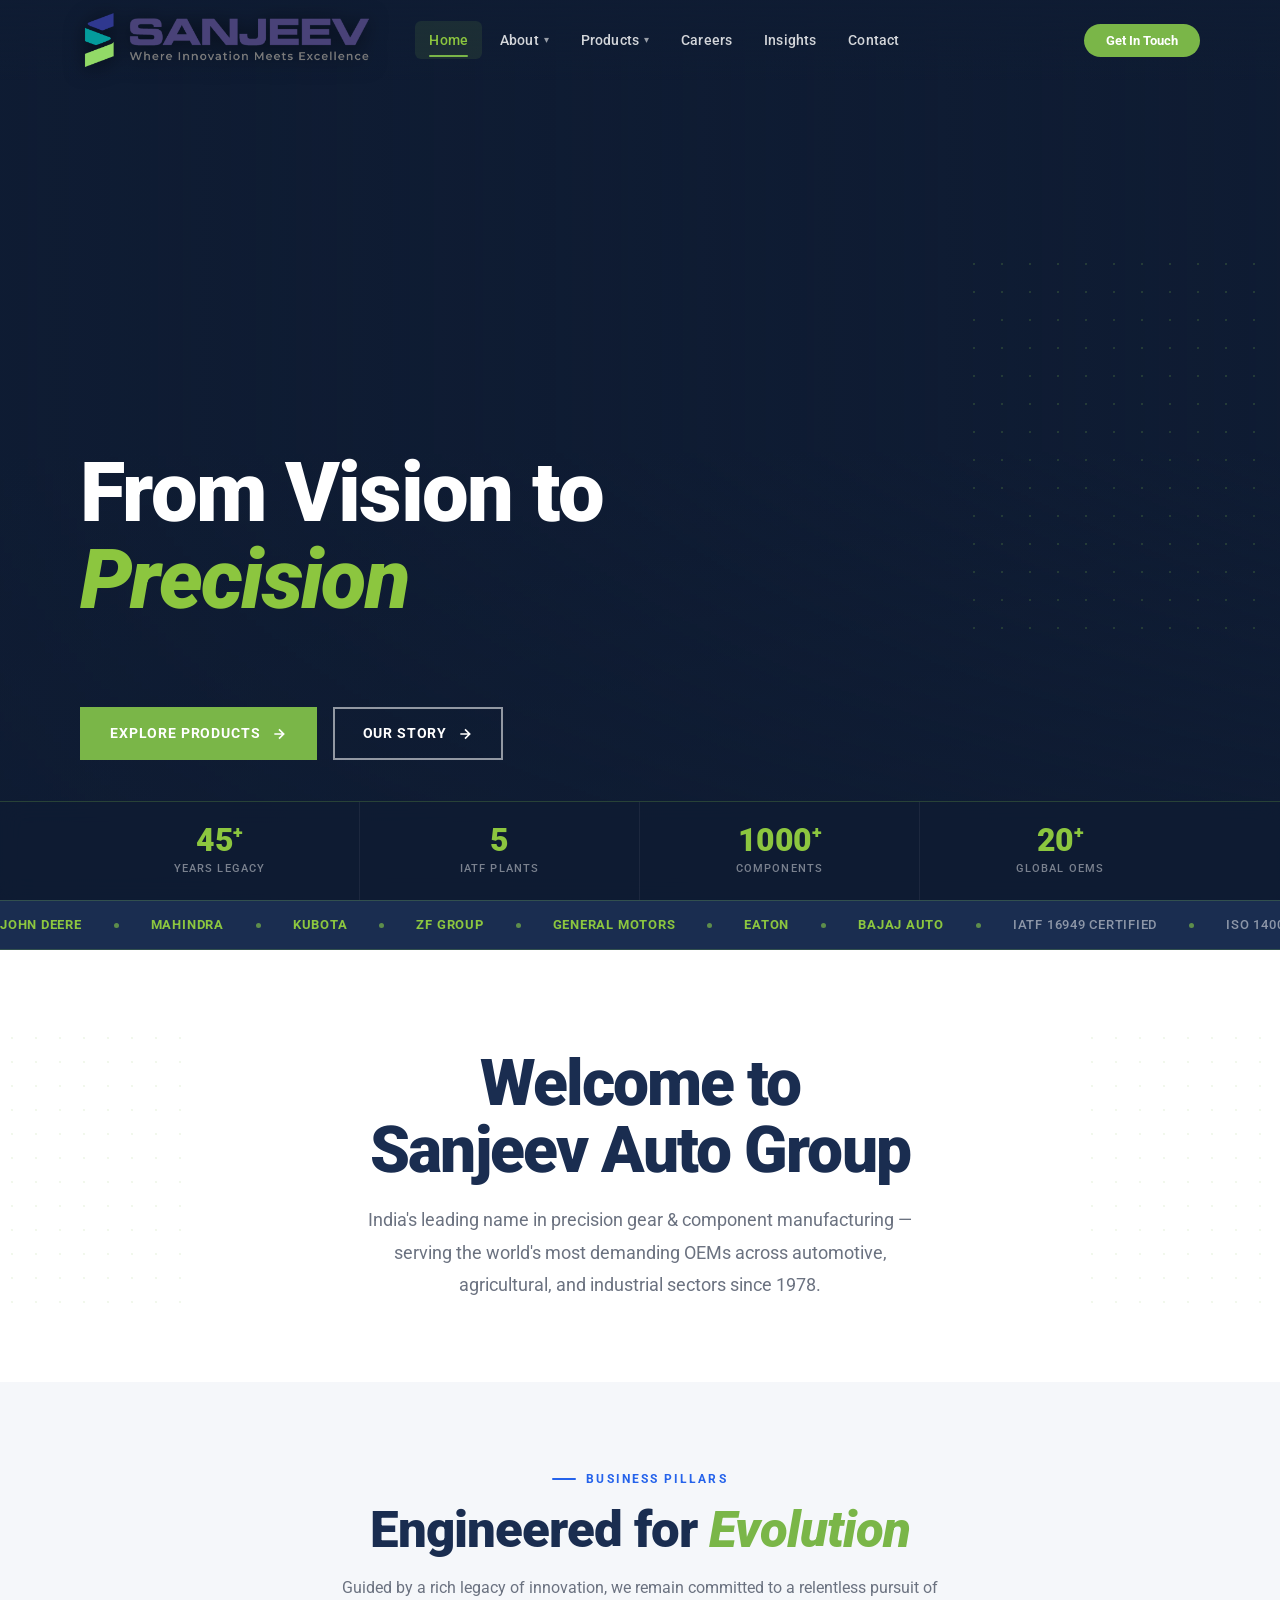
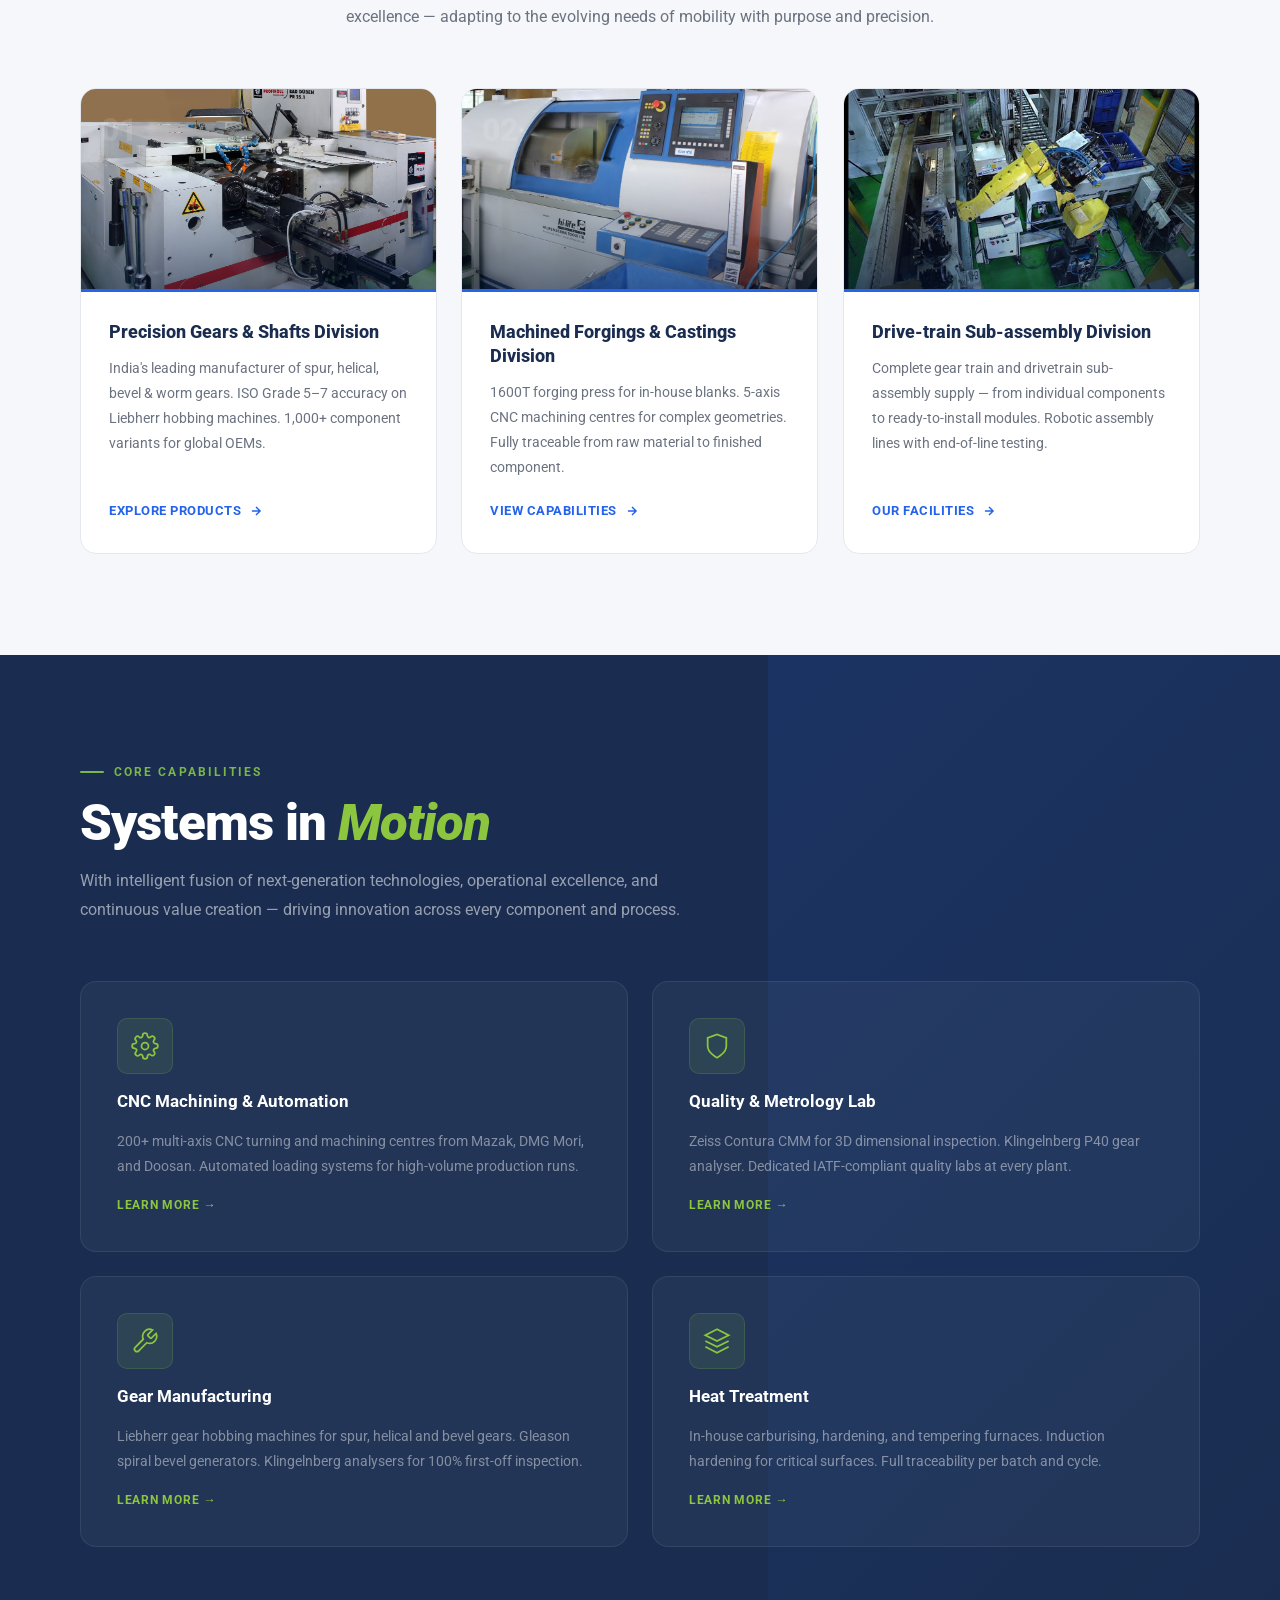
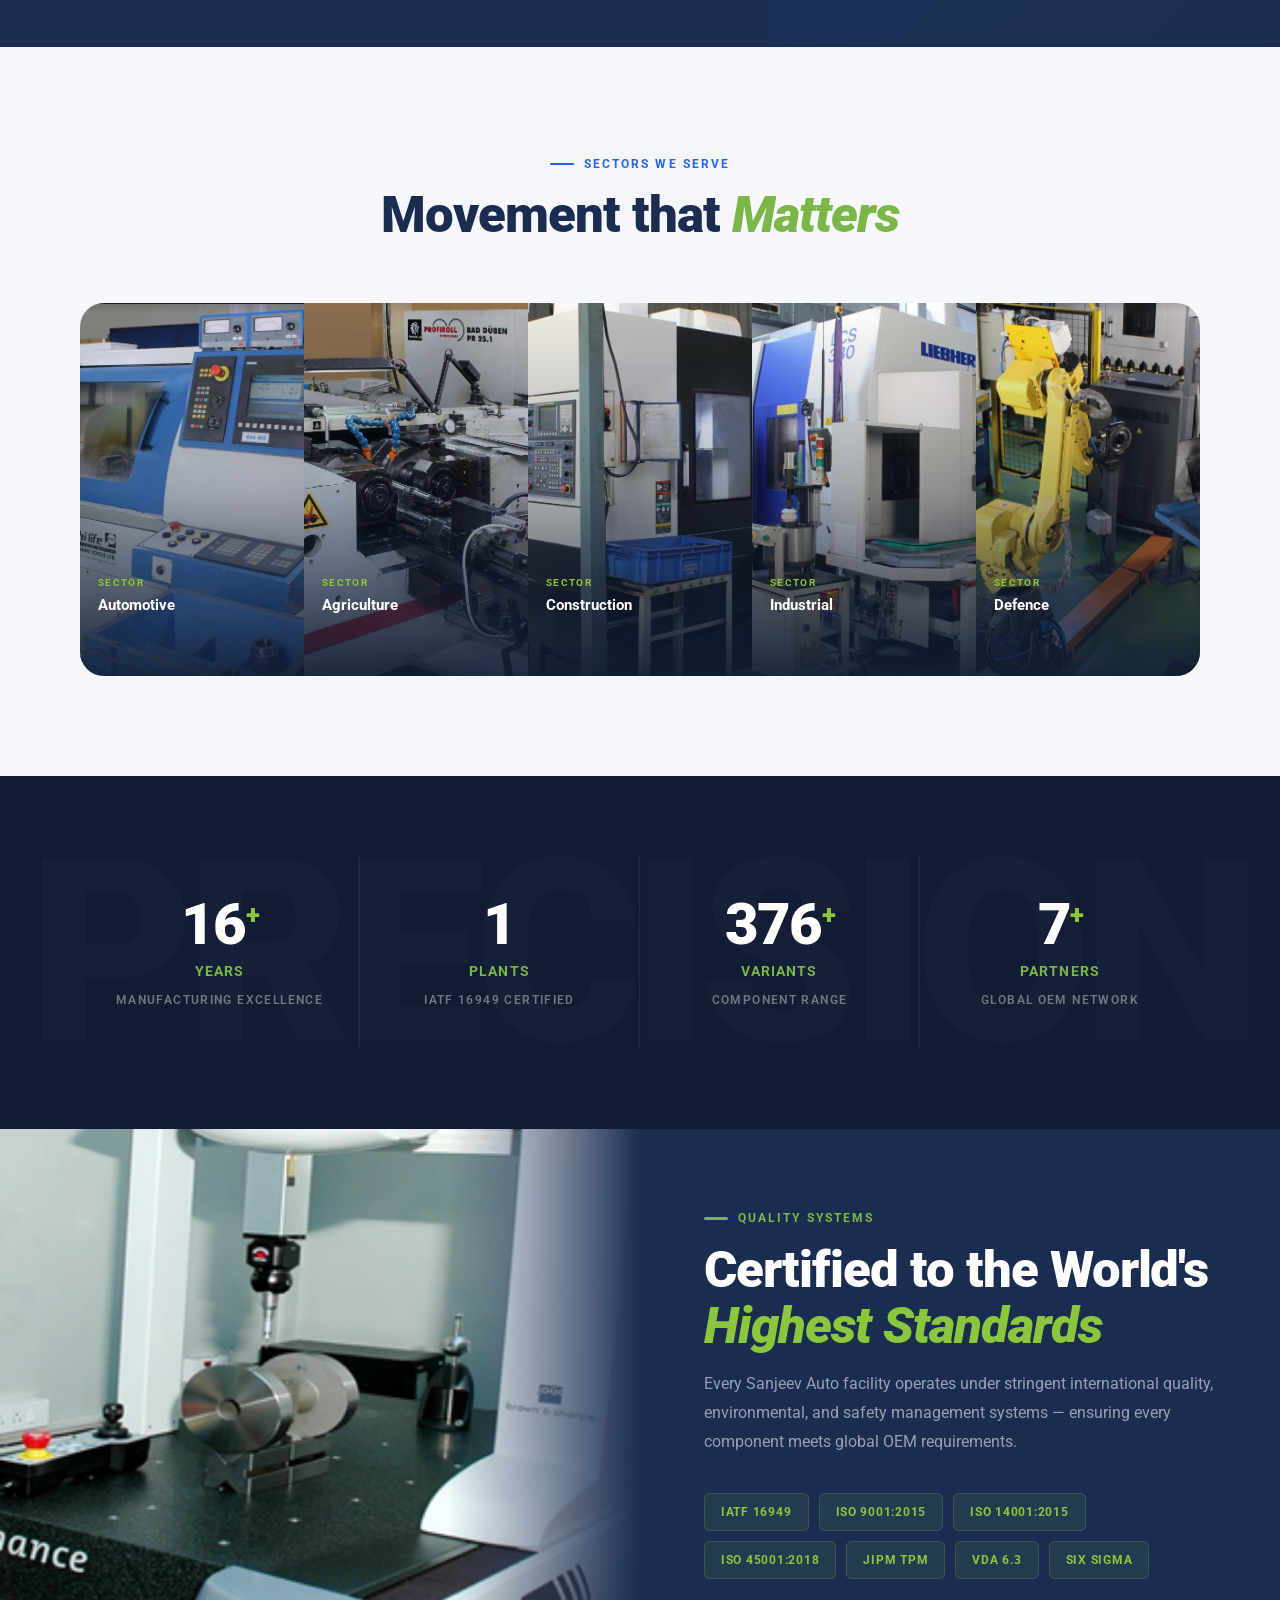
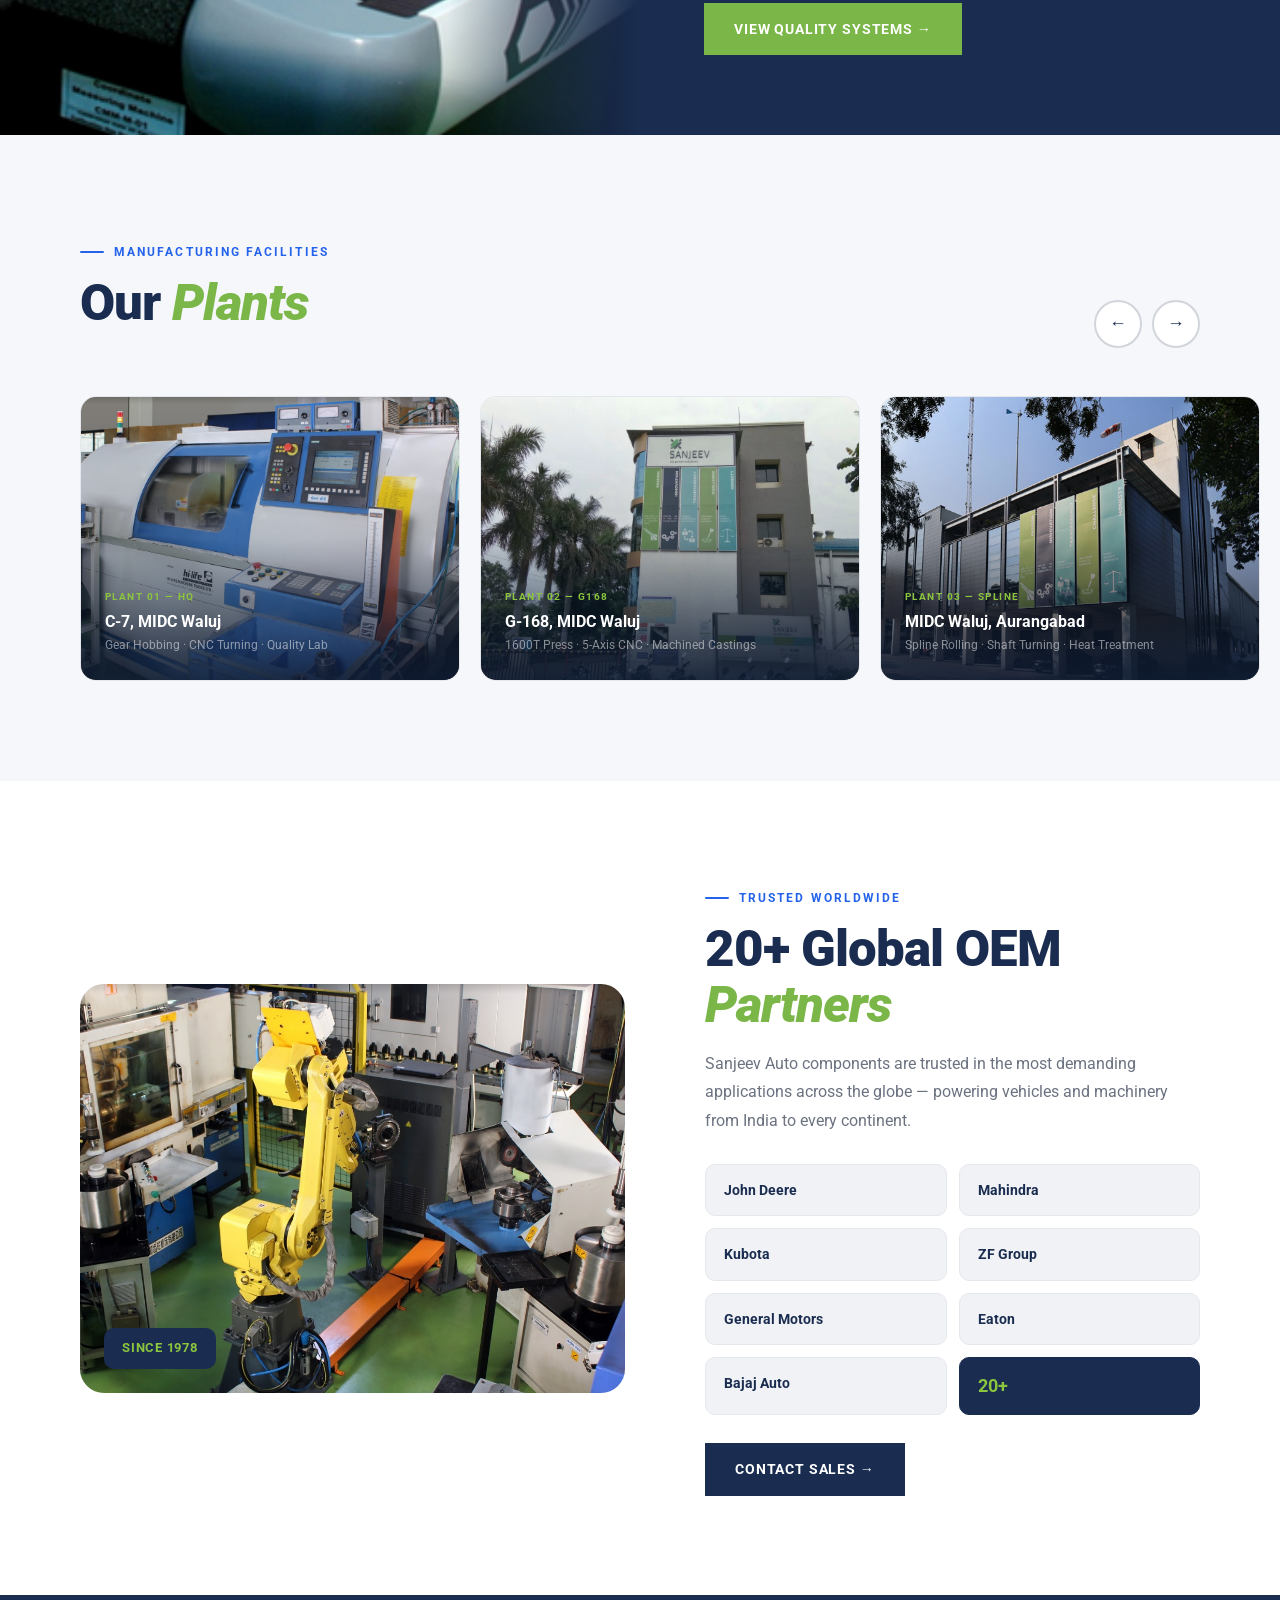
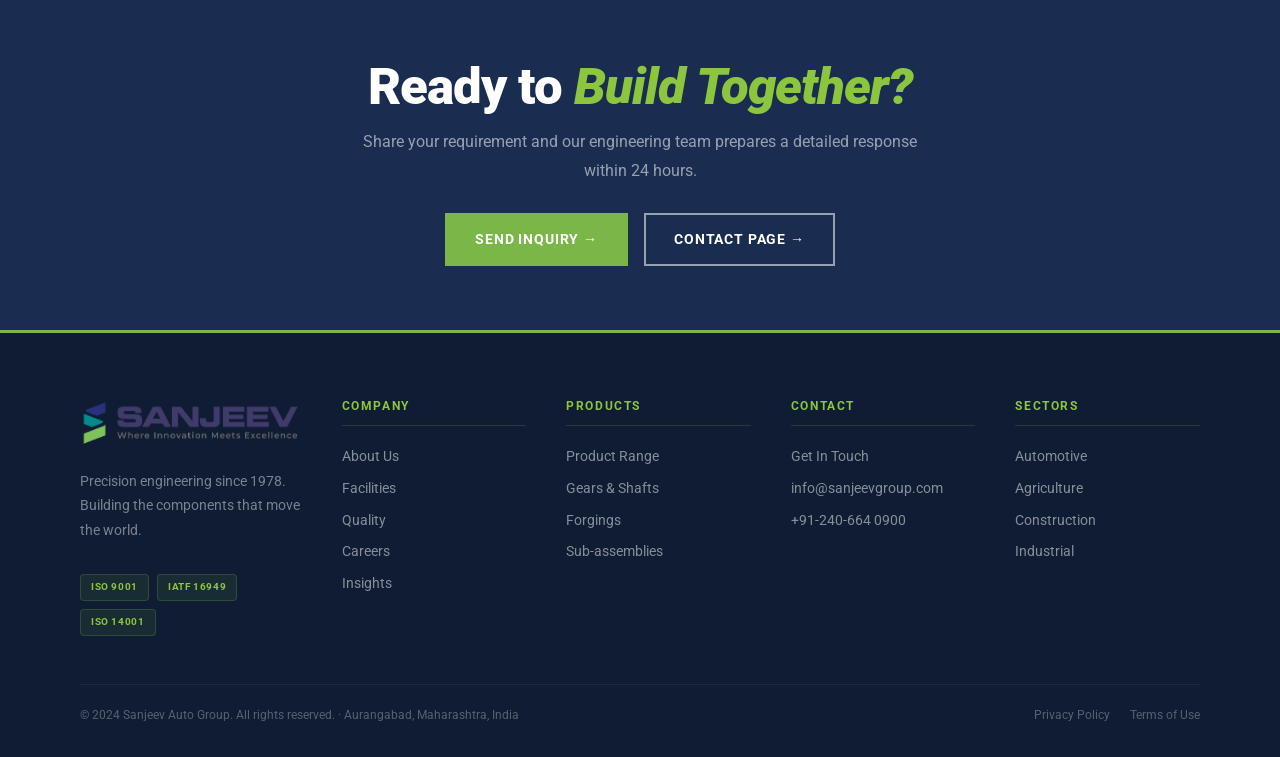
==== commit 816edc21: "fix: pure CSS hero slideshow — no JS, guaranteed to work - Replaced JS setInterval slideshow with CS" ====
--- a/index.html
+++ b/index.html
@@ -103,7 +103,7 @@
 <section class="hero">
   <div class="hero-bg">
     <div class="hero-slides">
-      <div class="hero-slide active"><img src="freepic/high-precision-cnc-machining-center-working-operator-machining-automotive-sample-part-process-industrial-factory.jpg" alt="" /></div>
+      <div class="hero-slide"><img src="freepic/high-precision-cnc-machining-center-working-operator-machining-automotive-sample-part-process-industrial-factory.jpg" alt="" /></div>
       <div class="hero-slide"><img src="freepic/industrial-cnc-lathe-with-sparks-flying-air-cutting-cylindrical-metal-with-lathe-grinder-ai-generated.jpg" alt="" /></div>
       <div class="hero-slide"><img src="freepic/metalworking-industry-concept-mechanical-engineering-control-lathe-machine-factory.jpg" alt="" /></div>
     </div>
--- a/tata.css
+++ b/tata.css
@@ -322,7 +322,7 @@
   inset: 0;
   z-index: 0;
 }
-/* ── Hero Slideshow ── */
+/* ── Hero Slideshow (pure CSS) ── */
 .hero-slides {
   position: absolute;
   inset: 0;
@@ -332,14 +332,24 @@
   position: absolute;
   inset: 0;
   opacity: 0;
-  transition: opacity 1.6s ease-in-out;
-}
-.hero-slide.active { opacity: 1; }
+  animation: slideShow 15s ease-in-out infinite;
+  animation-fill-mode: both;
+}
+.hero-slide:nth-child(1) { animation-delay: 0s; }
+.hero-slide:nth-child(2) { animation-delay: 5s; }
+.hero-slide:nth-child(3) { animation-delay: 10s; }
+@keyframes slideShow {
+  0%   { opacity: 0; }
+  6%   { opacity: 1; }
+  33%  { opacity: 1; }
+  40%  { opacity: 0; }
+  100% { opacity: 0; }
+}
 .hero-slide img {
   width: 100%; height: 100%;
   object-fit: cover;
   object-position: center;
-  animation: kenBurns 12s ease-in-out infinite;
+  animation: kenBurns 6s ease-in-out infinite;
 }
 
 /* ── Hero Video (overlays slides when it plays) ── */
@@ -1390,7 +1400,7 @@
   grid-template-columns: 1.2fr repeat(4, 1fr);
   gap: 40px;
 }
-.footer-brand {}
+.footer-brand { display: flex; flex-direction: column; }
 .footer-logo { height: 52px; width: auto; margin-bottom: 20px; filter: brightness(1.15); }
 .footer-tagline {
   font-size: 0.875rem;
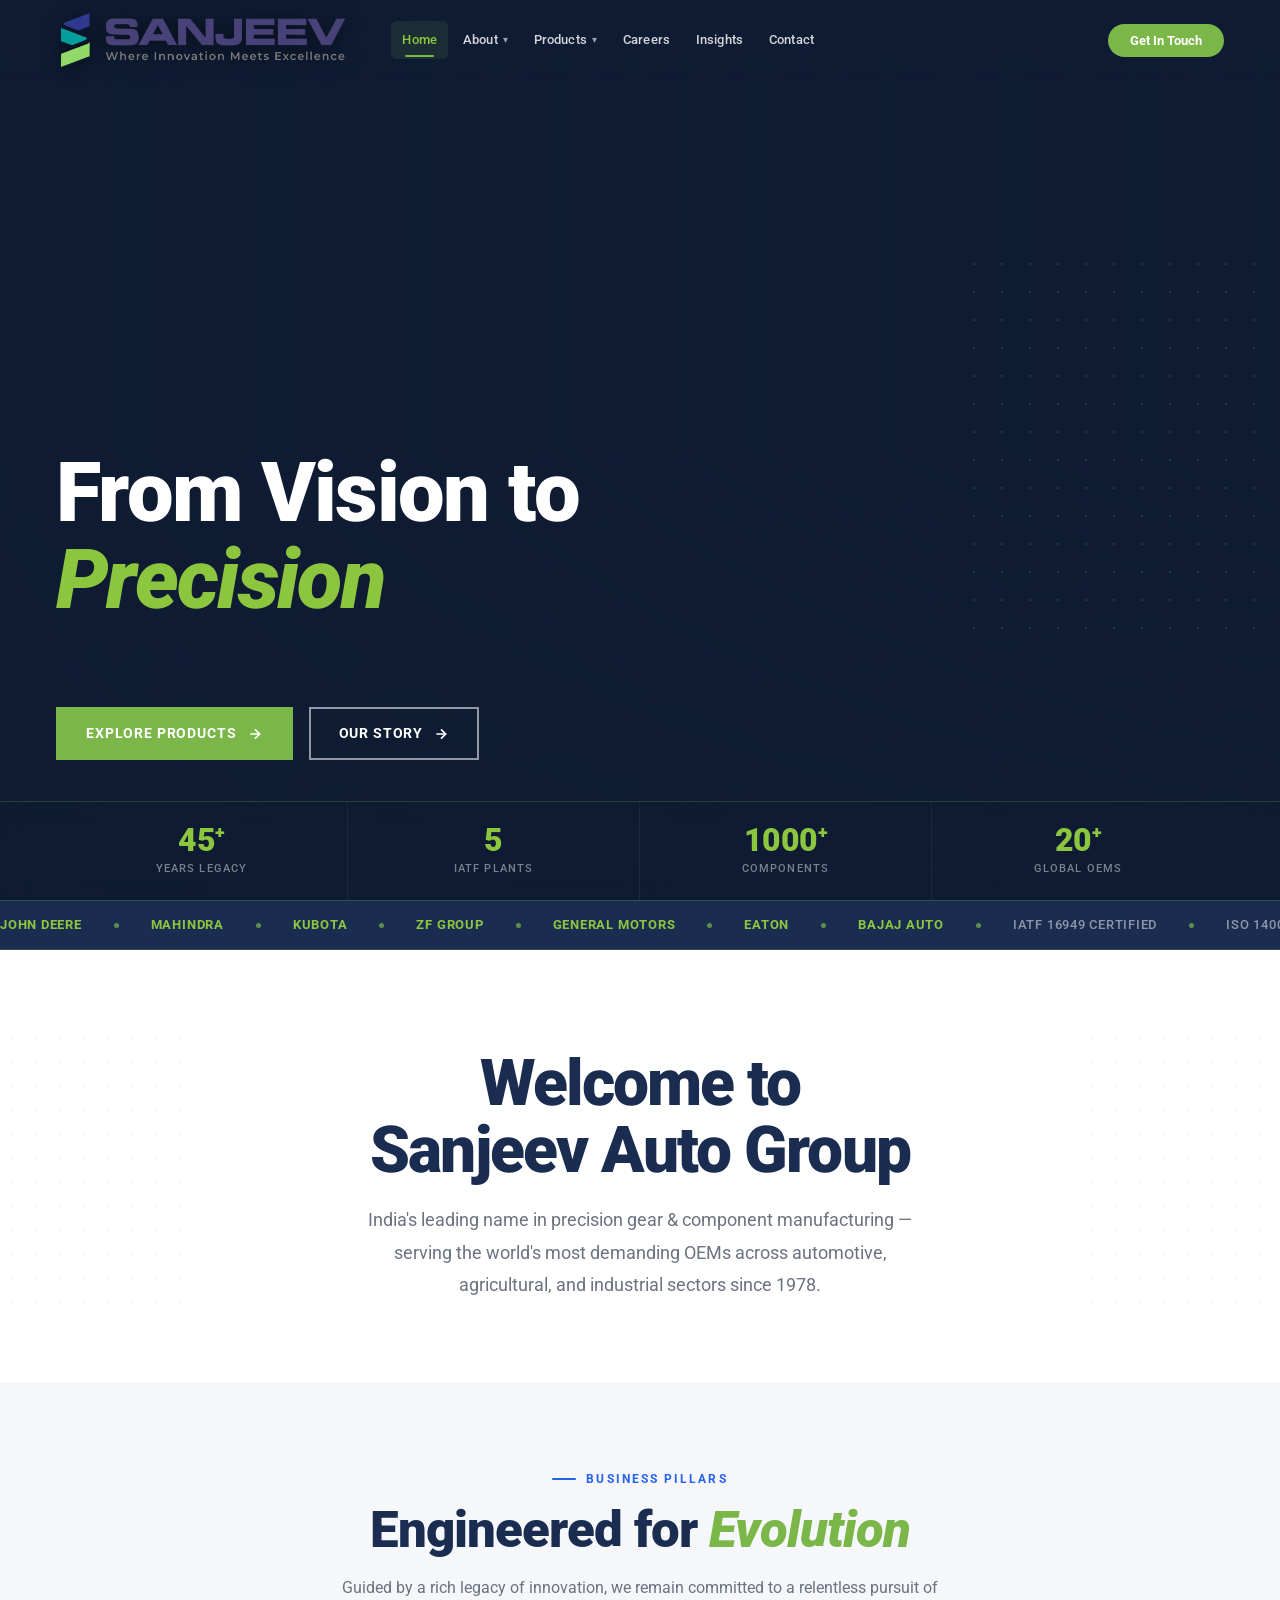
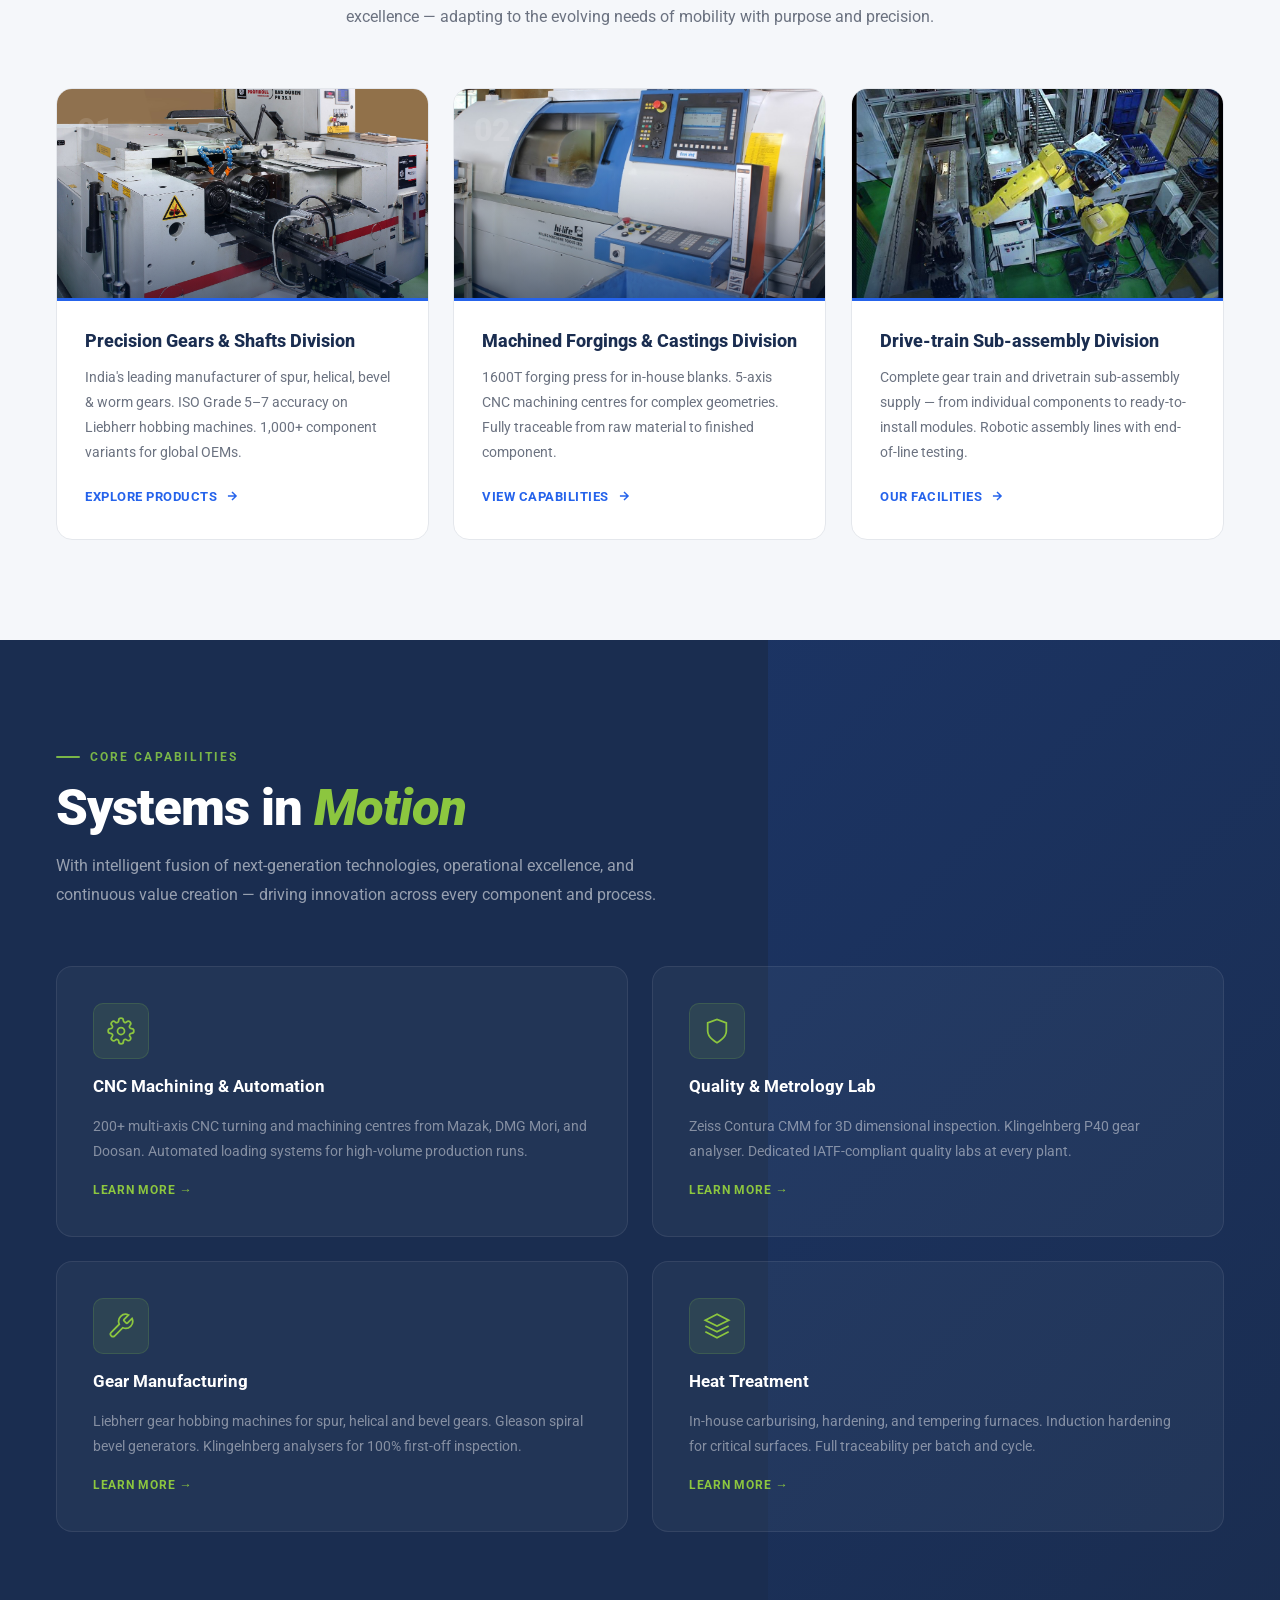
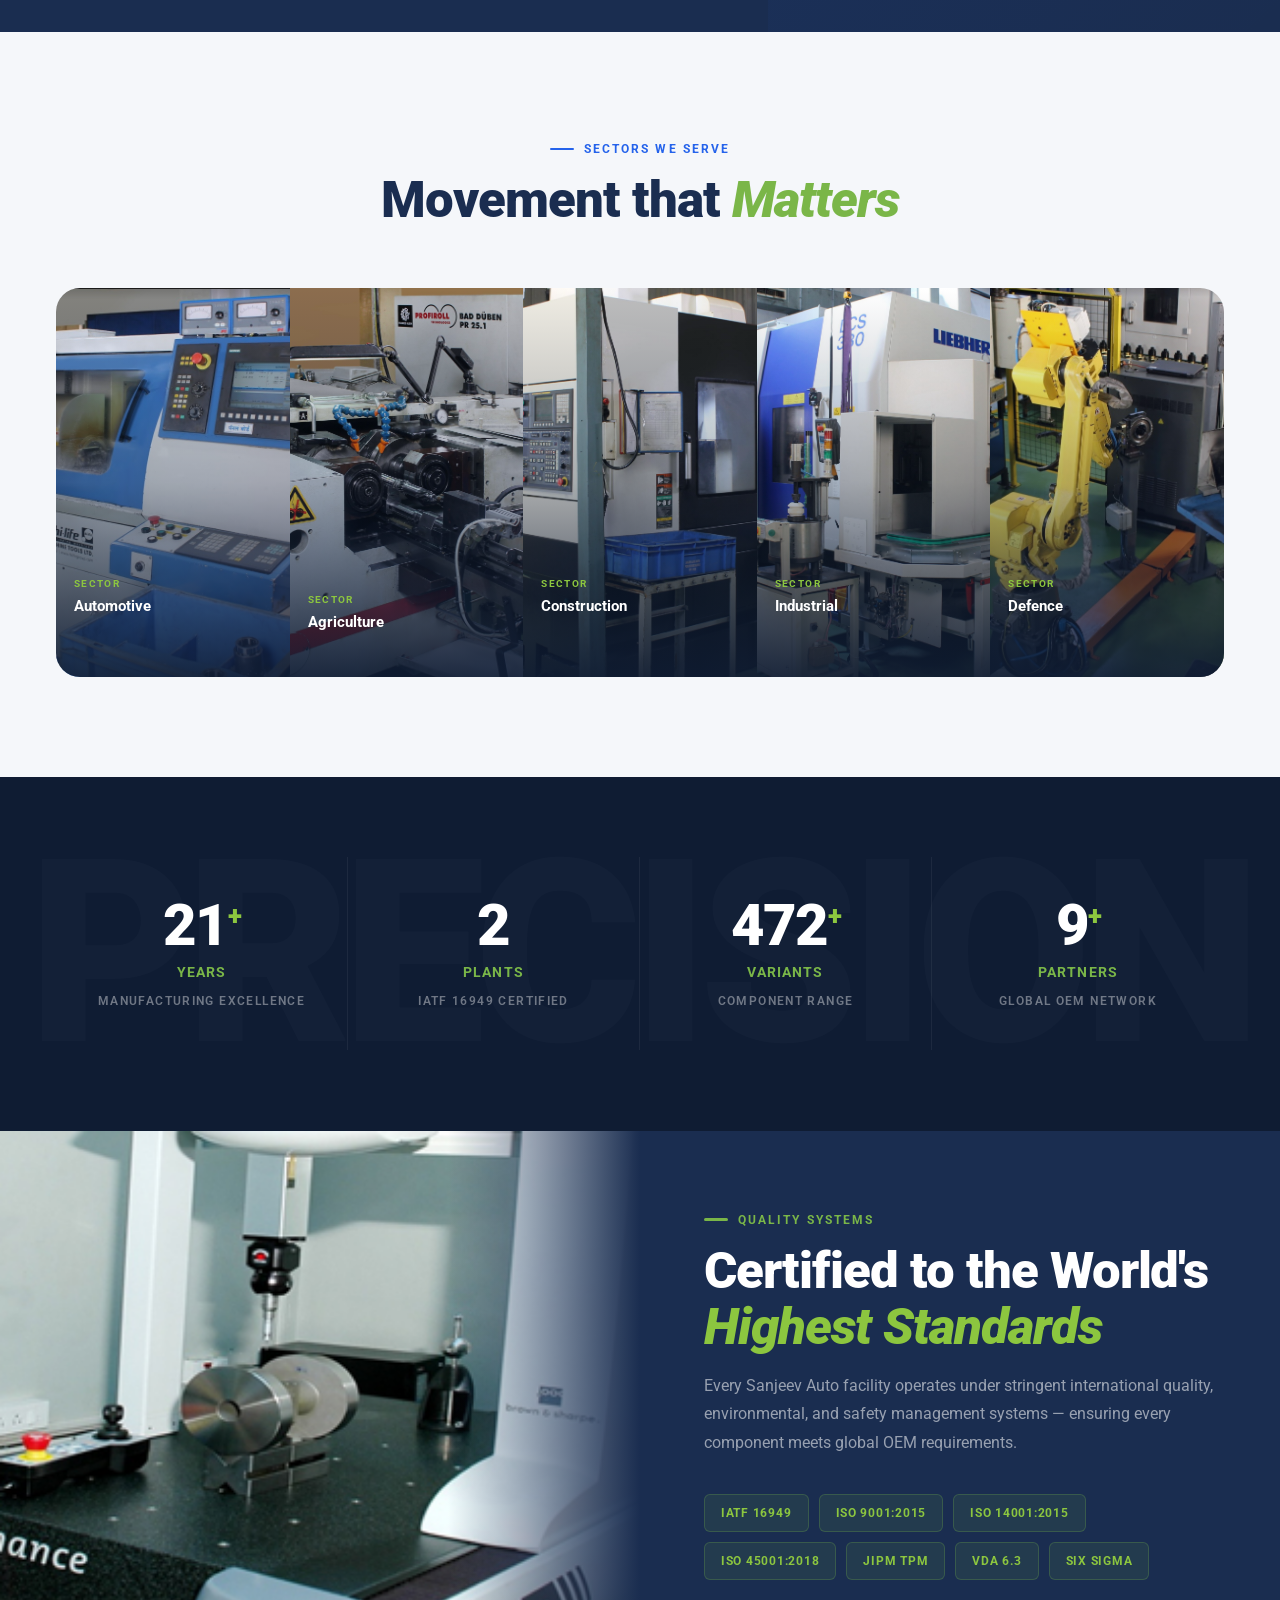
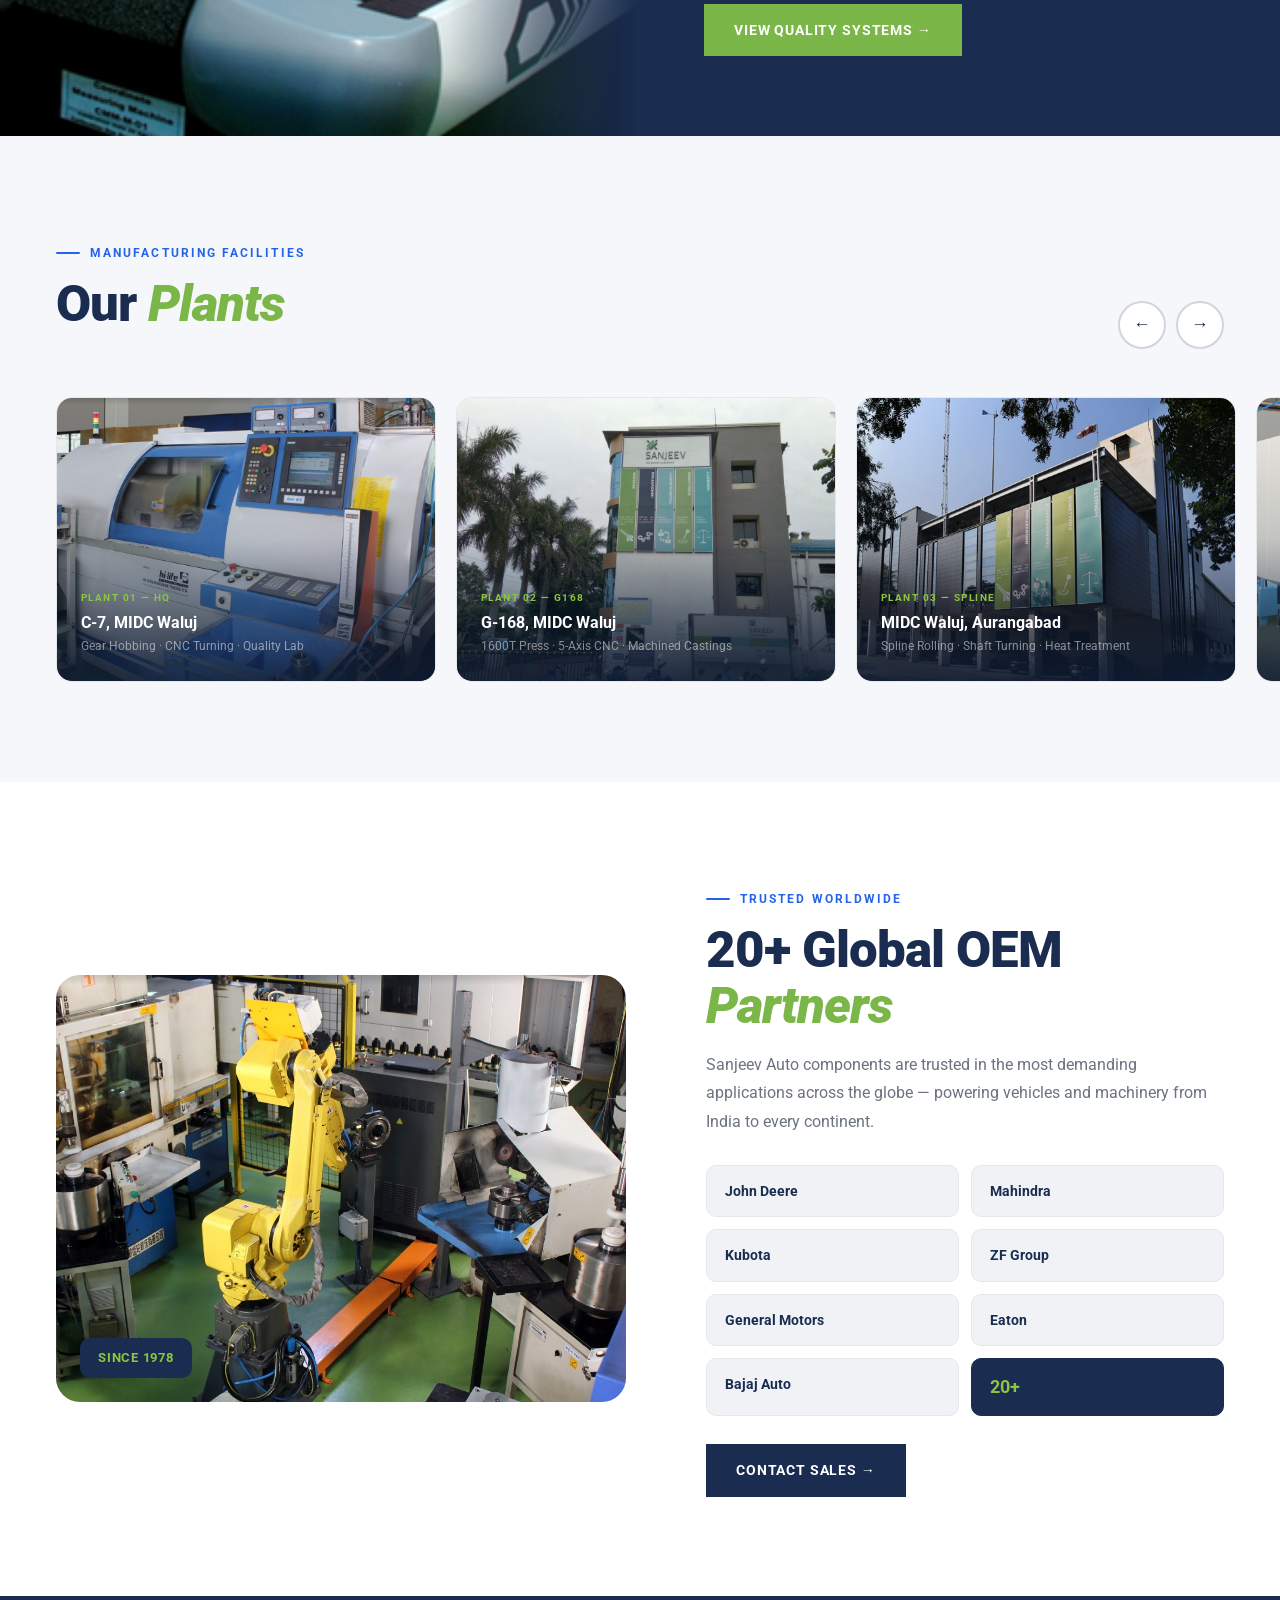
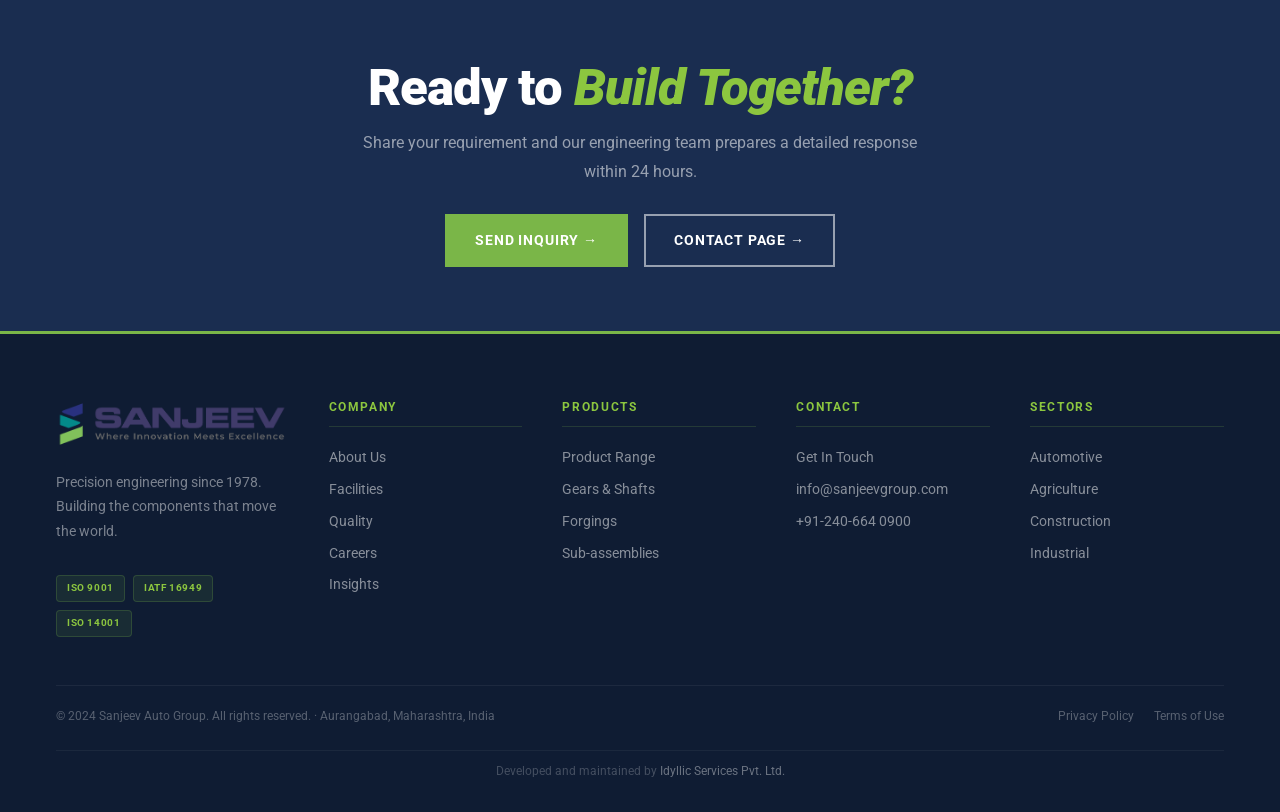
==== commit 71664838: "feat: full responsive overhaul, footer credit, remove unused files - tata.css: comprehensive media q" ====
--- a/index.html
+++ b/index.html
@@ -422,6 +422,7 @@
   <div class="footer-bottom">
     <p class="footer-copy">© 2024 Sanjeev Auto Group. All rights reserved. · Aurangabad, Maharashtra, India</p>
     <div class="footer-bottom-links"><a href="#">Privacy Policy</a><a href="#">Terms of Use</a></div>
+    <p class="footer-devby">Developed and maintained by <a href="https://idyllicservices.in/" target="_blank" rel="noopener noreferrer">Idyllic Services Pvt. Ltd.</a></p>
   </div>
 </footer>
 
--- a/tata.css
+++ b/tata.css
@@ -1972,3 +1972,210 @@
 .nav-link {
   position: relative;
 }
+
+/* ═══════════════════════════════════════════════════════════════
+   COMPREHENSIVE RESPONSIVE — ALL BREAKPOINTS
+   320 / 375 / 425 / 768 / 1024 / 1300-1920
+   ═══════════════════════════════════════════════════════════════ */
+
+/* ── Very wide screens: 1441px → 1920px ───────────────────────
+   max-width:1440px container centres automatically.
+   Hero / section backgrounds are full-bleed — no changes needed.
+   Extra padding variable keeps inner content from touching edges.
+*/
+@media (min-width: 1441px) {
+  :root { --pad-x: 100px; }
+  .hero-h1 { font-size: clamp(4rem, 5.5vw, 7rem); }
+}
+
+/* ── 1600px ───────────────────────────────────────────────────── */
+@media (max-width: 1600px) and (min-width: 1441px) {
+  :root { --pad-x: 96px; }
+}
+
+/* ── 1440px / MacBook 14" ─────────────────────────────────────── */
+@media (max-width: 1440px) and (min-width: 1301px) {
+  :root { --pad-x: 72px; }
+}
+
+/* ── 1350 / 1300px ───────────────────────────────────────────── */
+@media (max-width: 1300px) and (min-width: 1201px) {
+  :root { --pad-x: 56px; }
+  .nav-link { padding: 8px 11px; font-size: 0.83rem; }
+}
+
+/* ── 1024px — Tablet landscape / small laptop ─────────────────── */
+@media (max-width: 1024px) and (min-width: 961px) {
+  :root { --pad-x: 40px; }
+  .nav-link { padding: 8px 10px; font-size: 0.82rem; }
+  .nav-btn-primary { padding: 8px 16px; font-size: 0.78rem; }
+  .hero-h1 { font-size: clamp(2.6rem, 5.5vw, 4.5rem); }
+  .pillars-grid { grid-template-columns: repeat(2, 1fr); }
+  .motion-grid { grid-template-columns: 1fr 1fr; }
+  .sectors-row { grid-template-columns: repeat(3, 1fr); }
+  .impact-grid { grid-template-columns: repeat(4, 1fr); }
+  .footer-top { grid-template-columns: 1.2fr repeat(3, 1fr); gap: 28px; }
+  .card-grid-3 { grid-template-columns: repeat(3, 1fr); }
+  .plants-scroll-header { padding: 0 var(--pad-x); }
+  .plants-viewport { padding-left: var(--pad-x); }
+}
+
+/* ── 768px — Tablet portrait ──────────────────────────────────── */
+@media (max-width: 768px) {
+  /* Hero refinements */
+  .hero { min-height: 100svh; }
+  .hero-content { padding: 0 var(--pad-x) 180px; }
+  .hero-rotating-text { margin-bottom: 20px; }
+  .hero-cta-group { margin-bottom: 0; gap: 12px; }
+
+  /* Stats bar taller on 2-col → increase bottom padding */
+  .hero-stats-inner { grid-template-columns: repeat(2, 1fr); }
+  .hero-stat { padding: 18px 12px; }
+  .hero-stat-n { font-size: clamp(1.4rem, 5vw, 2rem); }
+
+  /* Welcome */
+  .welcome-inner { padding: 0 var(--pad-x); }
+  .welcome-inner h2 { font-size: clamp(2.2rem, 8vw, 3.5rem); }
+  .welcome-inner p { font-size: 0.95rem; }
+
+  /* Pillars */
+  .pillars-grid { grid-template-columns: 1fr 1fr; gap: 16px; }
+  .pillar-card-body { padding: 20px 20px 24px; }
+
+  /* Motion cards — single column */
+  .motion-grid { grid-template-columns: 1fr; gap: 16px; }
+  .motion-card { padding: 24px; }
+
+  /* Sectors */
+  .sectors-row { grid-template-columns: repeat(2, 1fr); }
+
+  /* Impact numbers */
+  .impact-grid { grid-template-columns: repeat(2, 1fr); }
+  .impact-item { padding: 32px 16px; }
+  .impact-num { font-size: clamp(2rem, 8vw, 3rem); }
+
+  /* Quality section */
+  .quality-text-side { padding: 40px 32px; }
+
+  /* Plants */
+  .plants-scroll-header { flex-direction: column; align-items: flex-start; gap: 16px; }
+  .plant-card { width: 300px; }
+
+  /* OEM section */
+  .movement-grid { gap: 40px; }
+  .oem-list { grid-template-columns: repeat(2, 1fr); gap: 8px; }
+
+  /* Footer */
+  .footer-top { grid-template-columns: 1fr 1fr; gap: 28px; padding: 48px var(--pad-x) 36px; }
+  .footer-brand { grid-column: span 2; }
+  .footer-bottom { flex-direction: column; align-items: flex-start; gap: 8px; padding: 16px var(--pad-x) 24px; }
+
+  /* Inner pages */
+  .page-banner { min-height: 320px; }
+  .inner-section { padding: 56px 0; }
+  .intro-cols { gap: 36px; }
+  .stat-strip-inner { grid-template-columns: repeat(2, 1fr); }
+  .cert-blocks { grid-template-columns: 1fr 1fr; }
+  .card-grid-3 { grid-template-columns: 1fr 1fr; }
+  .card-grid-4 { grid-template-columns: 1fr 1fr; }
+  .process-row { grid-template-columns: 1fr; }
+}
+
+/* ── 480px ────────────────────────────────────────────────────── */
+@media (max-width: 480px) {
+  .hero-h1 { font-size: clamp(2rem, 9.5vw, 2.8rem); }
+  .hero-cta-group { flex-direction: column; gap: 10px; }
+  .btn-tata { width: 100%; justify-content: center; padding: 12px 20px; }
+  .sectors-row { grid-template-columns: 1fr 1fr; }
+  .impact-grid { grid-template-columns: 1fr 1fr; }
+  .plant-card { width: calc(100vw - 64px); min-width: 260px; }
+  .pillars-grid { grid-template-columns: 1fr; }
+  .footer-top { grid-template-columns: 1fr; }
+  .footer-brand { grid-column: span 1; }
+  .section-h2 { font-size: clamp(1.9rem, 7vw, 2.8rem); }
+  .welcome-inner h2 { font-size: clamp(2rem, 9vw, 3rem); }
+  .hero-content { padding: 0 var(--pad-x) 200px; }
+}
+
+/* ── 425px ────────────────────────────────────────────────────── */
+@media (max-width: 425px) {
+  :root { --pad-x: 18px; }
+  .hero-h1 { font-size: clamp(1.85rem, 9.5vw, 2.6rem); }
+  .sectors-row { grid-template-columns: 1fr; }
+  .hero-stat-n { font-size: 1.3rem; }
+  .hero-stat-l { font-size: 0.6rem; }
+  .welcome-inner h2 { font-size: 2.2rem; }
+  .motion-card { padding: 20px; }
+  .pillar-card-body h3 { font-size: 1rem; }
+  .oem-list { grid-template-columns: 1fr 1fr; }
+  .nav-btn-primary { padding: 8px 14px; font-size: 0.76rem; }
+  .mobile-nav { top: 80px; }
+}
+
+/* ── 375px ────────────────────────────────────────────────────── */
+@media (max-width: 375px) {
+  :root { --pad-x: 16px; }
+  .hero-h1 { font-size: clamp(1.7rem, 9vw, 2.2rem); }
+  .hero-content { padding: 0 var(--pad-x) 220px; }
+  .hero-stat { padding: 14px 8px; }
+  .hero-stat-n { font-size: 1.2rem; }
+  .hero-stat-l { font-size: 0.58rem; letter-spacing: 0.07em; }
+  .section-h2 { font-size: clamp(1.7rem, 8.5vw, 2.4rem); }
+  .welcome-inner h2 { font-size: 2rem; }
+  .welcome-inner p { font-size: 0.9rem; }
+  .impact-num { font-size: clamp(1.8rem, 8vw, 2.4rem); }
+  .impact-item { padding: 24px 10px; }
+  .motion-card { padding: 18px; gap: 12px; }
+  .pillars-section { padding: 60px 0 72px; }
+  .pillar-card-body { padding: 16px 16px 20px; }
+  .pillar-card-body h3 { font-size: 0.95rem; }
+  .plant-card { width: calc(100vw - 48px); }
+  .footer-top { padding: 40px var(--pad-x) 28px; }
+  .footer-logo { height: 42px; }
+  .footer-tagline { font-size: 0.82rem; }
+  .footer-copy { font-size: 0.7rem; }
+  .footer-bottom-links a { font-size: 0.7rem; }
+  .popup-modal { max-height: 88vh; }
+}
+
+/* ── 320px ────────────────────────────────────────────────────── */
+@media (max-width: 320px) {
+  :root { --pad-x: 14px; }
+  .hero-h1 { font-size: 1.6rem; line-height: 1.1; }
+  .hero-content { padding: 0 var(--pad-x) 240px; }
+  .hero-cta-group { gap: 8px; }
+  .btn-tata { padding: 10px 16px; font-size: 0.8rem; }
+  .hero-stat-n { font-size: 1.1rem; }
+  .section-h2 { font-size: 1.6rem; }
+  .welcome-inner h2 { font-size: 1.8rem; }
+  .impact-num { font-size: 1.8rem; }
+  .impact-item { padding: 20px 8px; }
+  .impact-label { font-size: 0.62rem; }
+  .nav-logo img { height: 52px; }
+  .nav-inner { height: 72px; }
+  .mobile-nav { top: 72px; max-height: calc(100vh - 72px); }
+  .plant-card { width: calc(100vw - 40px); }
+  .footer-top { grid-template-columns: 1fr; gap: 20px; }
+  .footer-copy { font-size: 0.68rem; }
+  .footer-devby { font-size: 0.65rem; }
+  .motion-card { padding: 16px; gap: 10px; }
+  .pillar-card-body { padding: 14px; }
+}
+
+/* ── Developer credit in footer ──────────────────────────────── */
+.footer-devby {
+  width: 100%;
+  text-align: center;
+  font-size: 0.72rem;
+  color: rgba(255,255,255,0.22);
+  padding-top: 12px;
+  border-top: 1px solid rgba(255,255,255,0.05);
+  margin-top: 4px;
+  line-height: 1.5;
+}
+.footer-devby a {
+  color: rgba(255,255,255,0.38);
+  text-decoration: none;
+  transition: color 0.2s;
+}
+.footer-devby a:hover { color: var(--green-lt); }
